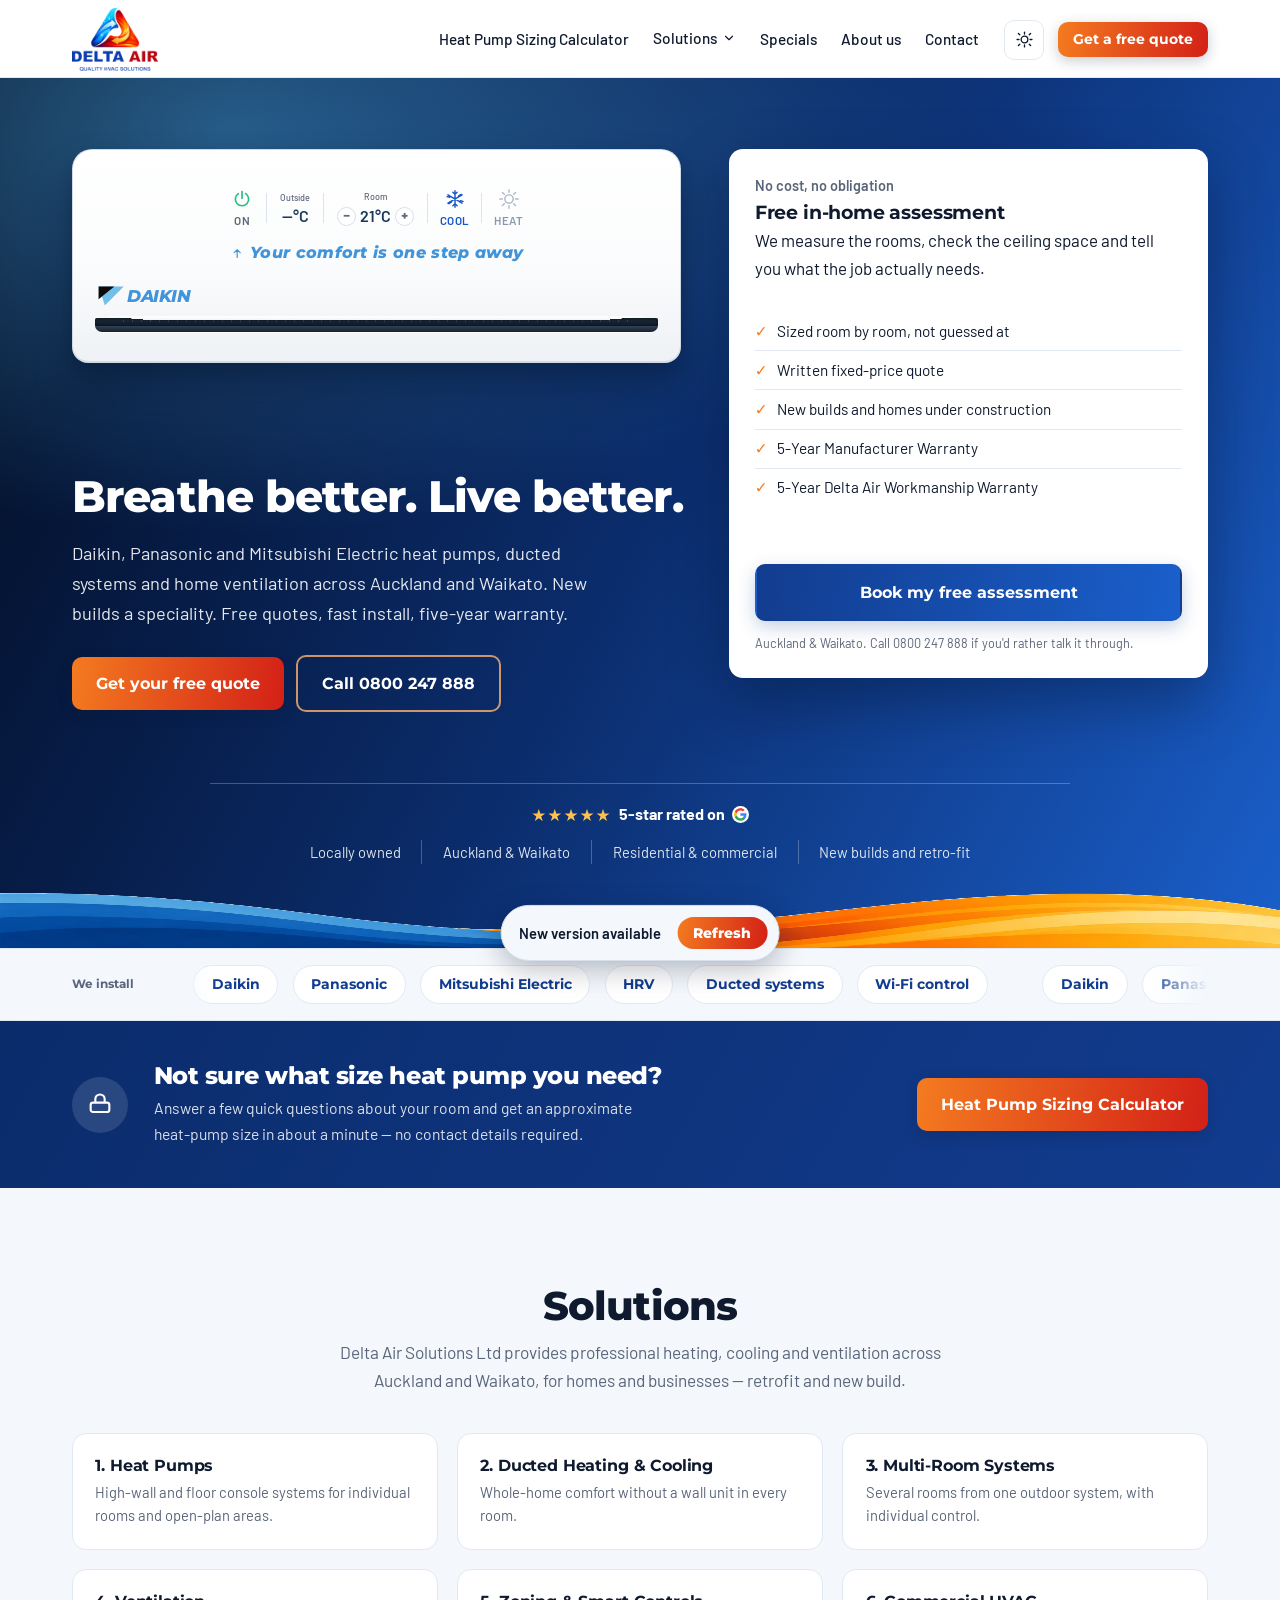
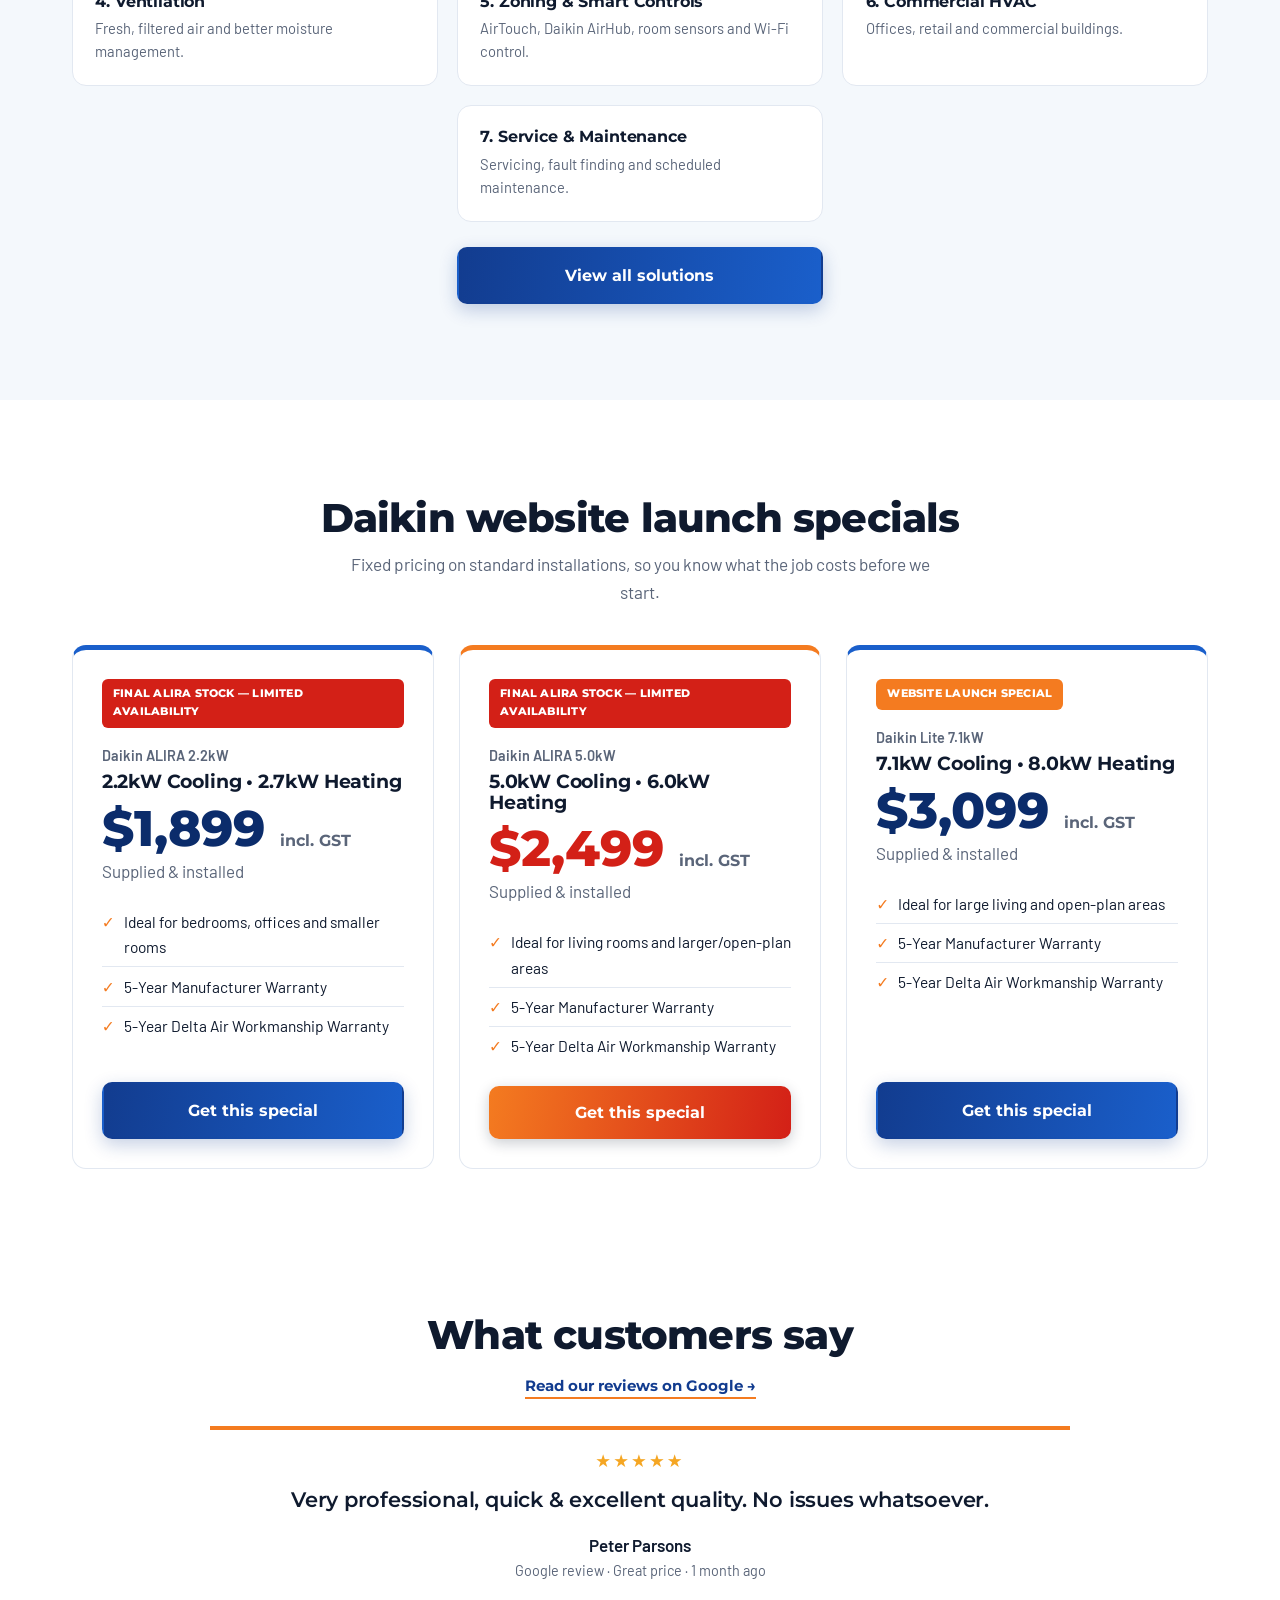
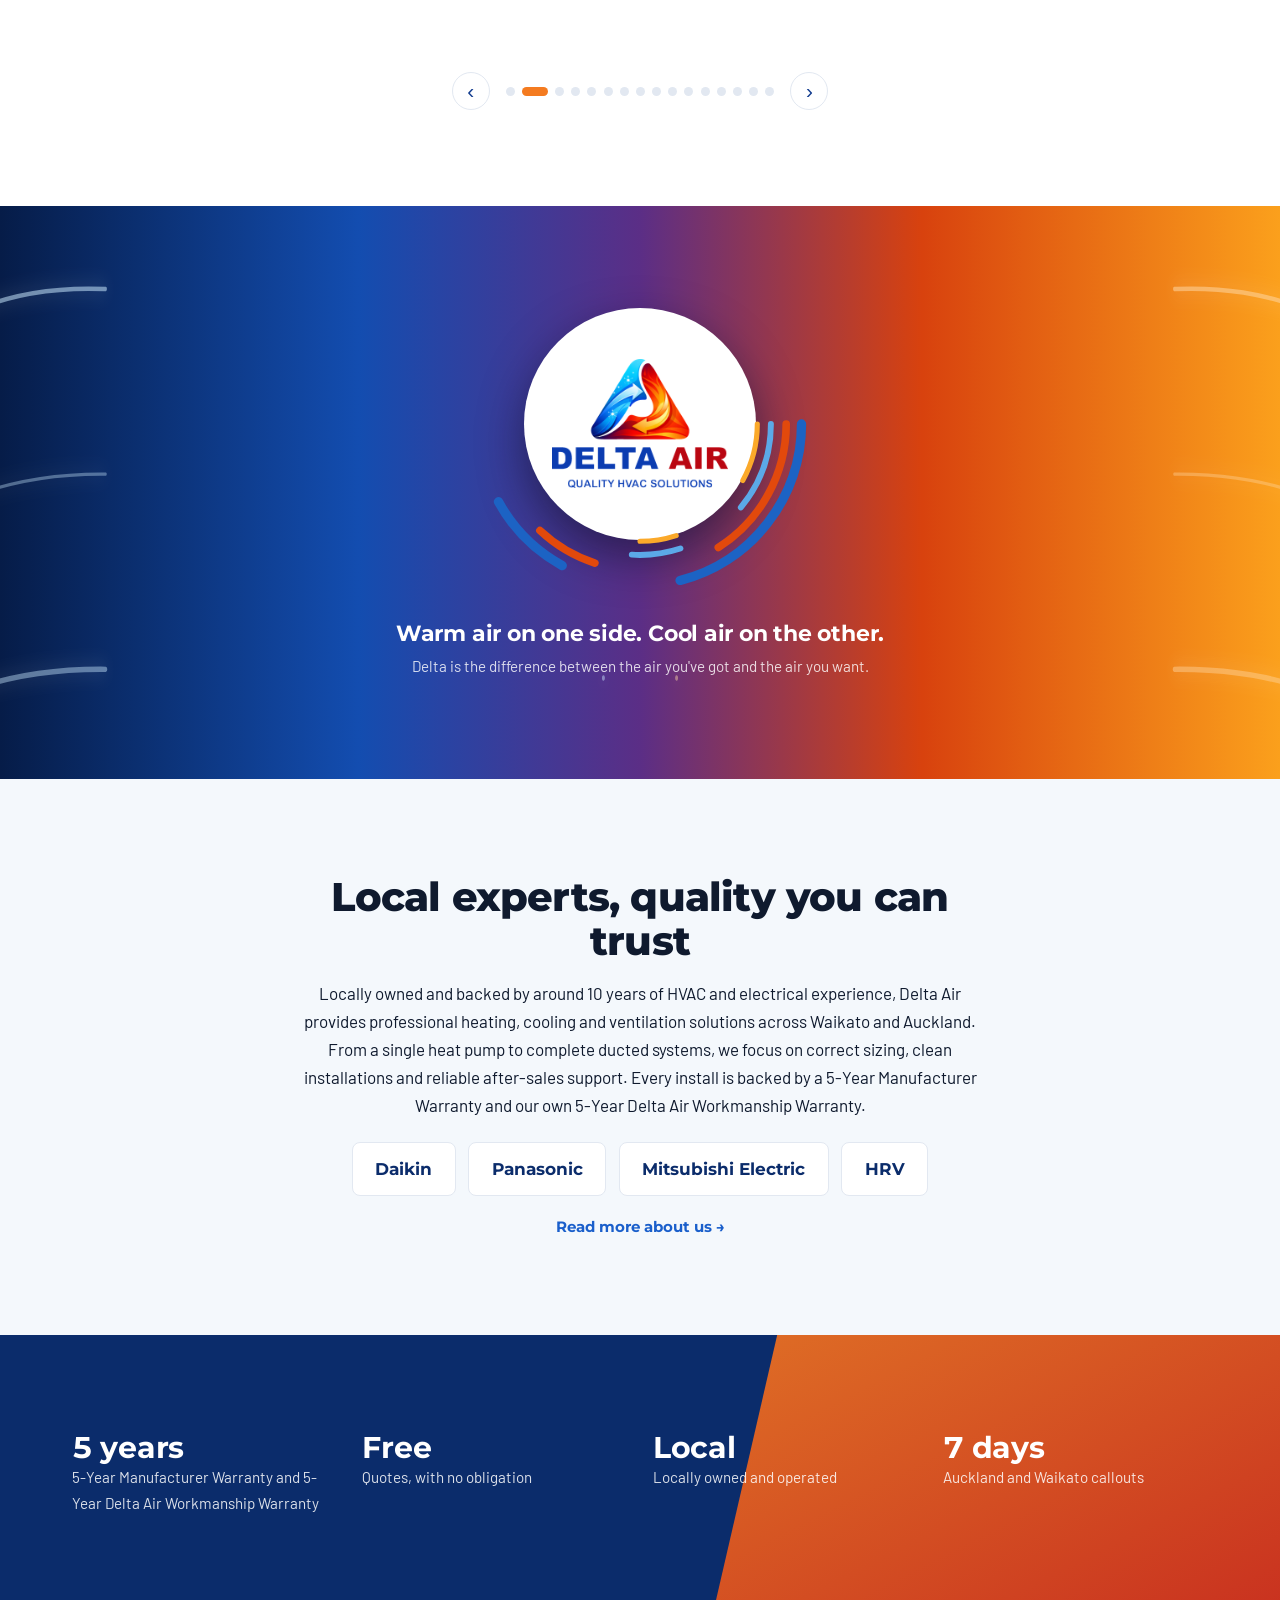
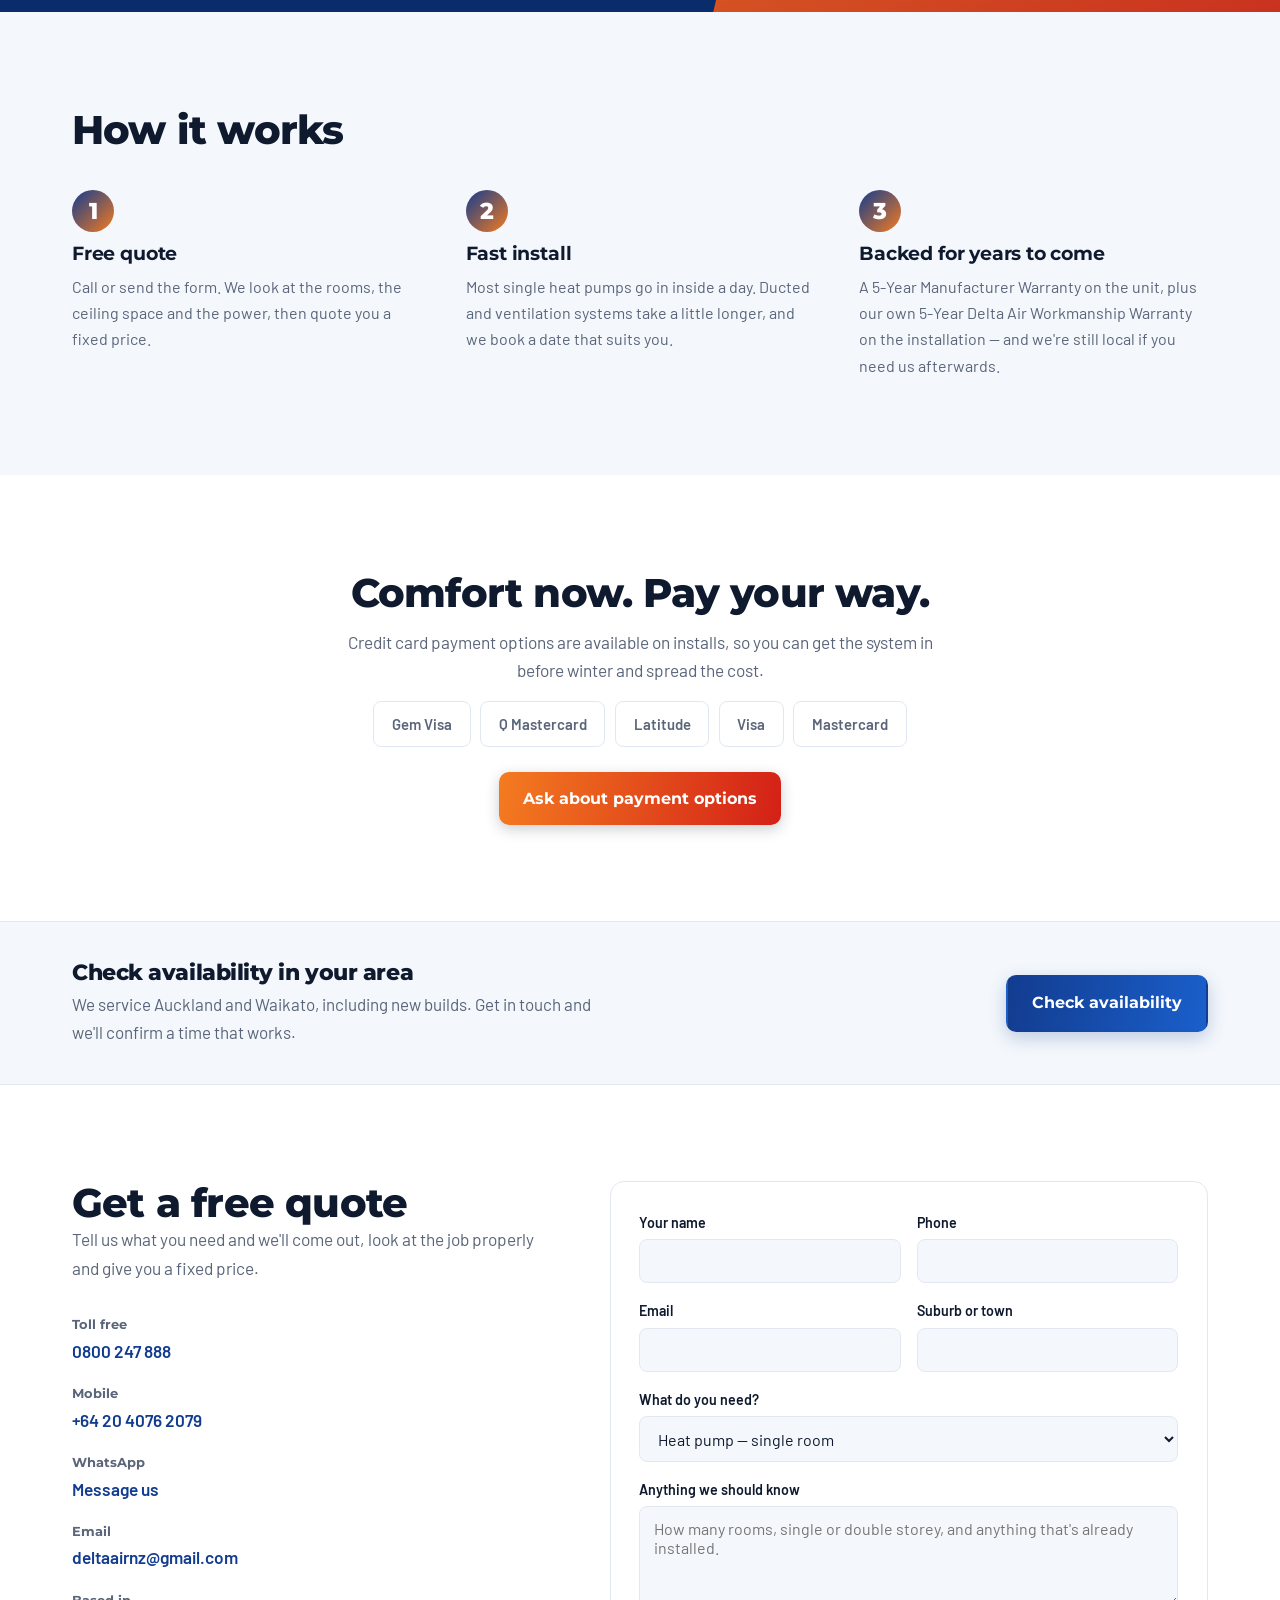
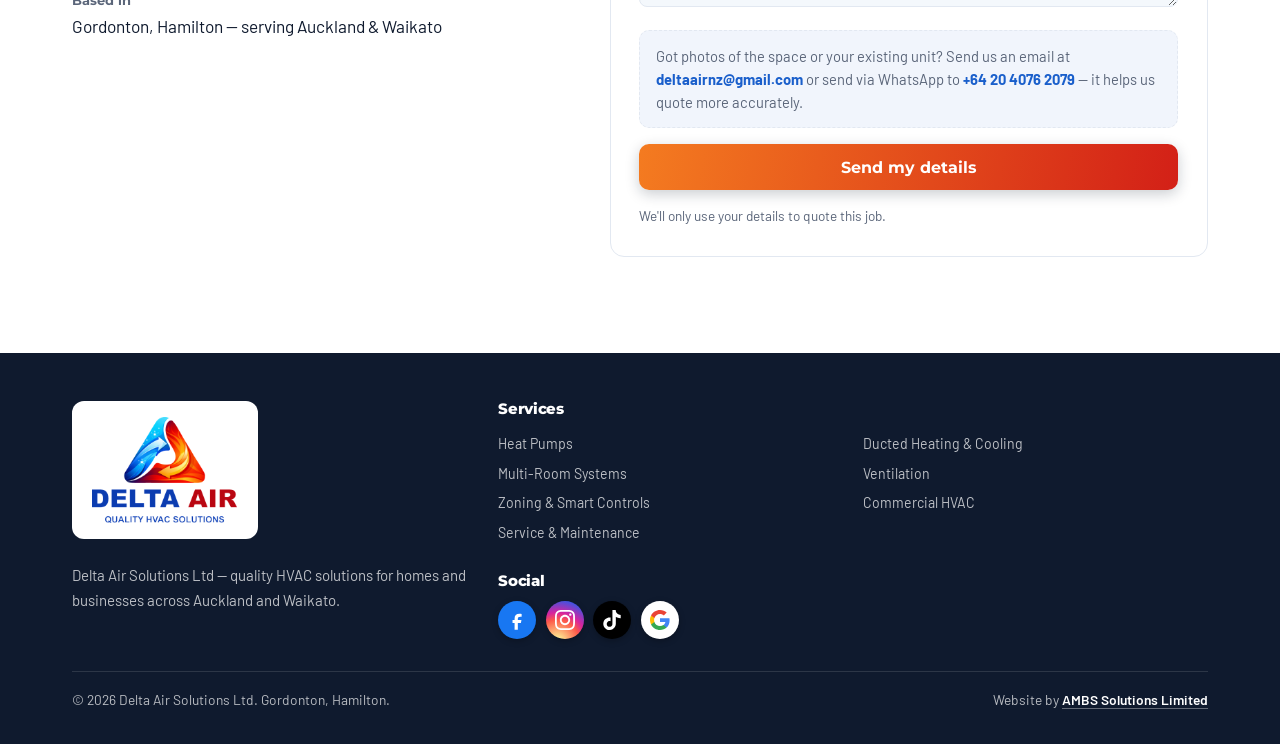
==== index.html @ 4f5c8e1b "Add files via upload" ====
<!DOCTYPE html>
<html lang="en-NZ">
<head>
<meta charset="utf-8">
<meta name="viewport" content="width=device-width, initial-scale=1">
<title>Heat Pumps &amp; Ventilation, Auckland &amp; Waikato | Delta Air Solutions</title>
<meta name="description" content="Daikin, Panasonic and Mitsubishi Electric heat pumps, ducted systems and home ventilation across Auckland and Waikato. Free quotes. Call 0800 247 888.">
<meta property="og:title" content="Delta Air Solutions — Quality HVAC Solutions">
<meta property="og:description" content="Heat pumps, ducted systems and home ventilation across Auckland and Waikato. Free quotes. 0800 247 888.">
<meta property="og:image" content="https://deltaair.co.nz/og-image.png">

<!--
=====================================================================
  DELTA AIR SOLUTIONS LTD — single-page site
  Everything below is taken from the Facebook page and flyers.

  STILL TO CONFIRM before going live (search for "TODO"):
   • Email address confirmed: deltaairnz@gmail.com
   • NZBN / company number for the footer
   • Opening hours
   • Confirm the brand list: Daikin, Panasonic, Mitsubishi Electric, HRV
   • The form needs an endpoint (Formspree or Vercel) — see comment at the form
=====================================================================
-->

<link rel="canonical" href="https://deltaair.co.nz/">
<meta name="robots" content="index, follow">
<meta name="color-scheme" content="light dark">
<meta name="theme-color" content="#FFFFFF" media="(prefers-color-scheme: light)">
<meta name="theme-color" content="#0B1220" media="(prefers-color-scheme: dark)">
<meta property="og:type" content="website">
<meta property="og:url" content="https://deltaair.co.nz/">
<meta property="og:site_name" content="Delta Air Solutions">
<meta property="og:locale" content="en_NZ">
<meta name="twitter:card" content="summary_large_image">
<meta name="twitter:title" content="Delta Air Solutions — Heat pumps, ventilation &amp; air conditioning">
<meta name="twitter:description" content="Daikin, Panasonic and Mitsubishi Electric heat pumps, ducted systems and home ventilation across Auckland and Waikato. Free quotes. 0800 247 888.">
<meta name="twitter:image" content="https://deltaair.co.nz/og-image.png">
<link rel="icon" href="favicon.ico" sizes="any">
<link rel="icon" href="favicon-32x32.png" type="image/png" sizes="32x32">
<link rel="icon" href="favicon-16x16.png" type="image/png" sizes="16x16">
<link rel="icon" href="icon-192.png" type="image/png" sizes="192x192">
<link rel="apple-touch-icon" href="apple-touch-icon.png">
<link rel="manifest" href="manifest.webmanifest">
<meta name="mobile-web-app-capable" content="yes">
<meta name="apple-mobile-web-app-capable" content="yes">
<meta name="apple-mobile-web-app-status-bar-style" content="black-translucent">
<meta name="apple-mobile-web-app-title" content="Delta Air">
<!-- Bump this alongside CACHE_VERSION in sw.js and the version in version.json
     on every deploy — it's what the page compares against to know a new
     version has shipped. Keep all three identical. -->
<meta name="app-version" content="delta-air-v99">

<!-- Tells Google the phone numbers, service areas and hours directly.
     UPDATE the address, hours and NZBN once confirmed, and change the
     domain if it isn't deltaair.co.nz. -->
<script type="application/ld+json">
{
  "@context": "https://schema.org",
  "@type": "HVACBusiness",
  "name": "Delta Air Solutions Ltd",
  "alternateName": "Delta Air",
  "description": "Heat pump, ducted heating and cooling, home ventilation and air conditioning installation and servicing across Auckland and Waikato.",
  "url": "https://deltaair.co.nz/",
  "logo": "https://deltaair.co.nz/og-image.png",
  "image": "https://deltaair.co.nz/og-image.png",
  "telephone": "+64800247888",
  "email": "deltaairnz@gmail.com",
  "priceRange": "$$",
  "address": {
    "@type": "PostalAddress",
    "addressLocality": "Gordonton",
    "addressRegion": "Waikato",
    "addressCountry": "NZ"
  },
  "areaServed": [
    {"@type":"City","name":"Hamilton"},{"@type":"City","name":"Cambridge"},
    {"@type":"City","name":"Te Awamutu"},{"@type":"City","name":"Morrinsville"},
    {"@type":"City","name":"Ngaruawahia"},{"@type":"City","name":"Huntly"},
    {"@type":"City","name":"Tauranga"},{"@type":"City","name":"Auckland"},
    {"@type":"City","name":"East Tamaki"},{"@type":"City","name":"Manukau"},
    {"@type":"City","name":"Papakura"},{"@type":"City","name":"Pukekohe"}
  ],
  "openingHoursSpecification": [{
    "@type": "OpeningHoursSpecification",
    "dayOfWeek": ["Monday","Tuesday","Wednesday","Thursday","Friday"],
    "opens": "07:30", "closes": "17:00"
  }],
  "sameAs": ["https://www.facebook.com/share/1Ewu4qPWee/", "https://maps.app.goo.gl/xtZ1iGaVWvUuCjAD9"],
  "makesOffer": [
    {"@type":"Offer","itemOffered":{"@type":"Service","name":"Heat pump supply and installation"}},
    {"@type":"Offer","itemOffered":{"@type":"Service","name":"Heat pumps for new builds and homes under construction"}},
    {"@type":"Offer","itemOffered":{"@type":"Service","name":"Ducted heating and cooling"}},
    {"@type":"Offer","itemOffered":{"@type":"Service","name":"Multi-room heat pump systems"}},
    {"@type":"Offer","itemOffered":{"@type":"Service","name":"Home ventilation and HRV"}},
    {"@type":"Offer","itemOffered":{"@type":"Service","name":"Heat pump service and maintenance"}},
    {"@type":"Offer","itemOffered":{"@type":"Service","name":"Commercial HVAC"}},
    {"@type":"Offer","itemOffered":{"@type":"Service","name":"Electrical services"}}
  ]
}
</script>

<link rel="preconnect" href="https://fonts.googleapis.com">
<link rel="preconnect" href="https://fonts.gstatic.com" crossorigin>
<link href="https://fonts.googleapis.com/css2?family=Montserrat:wght@600;700;800&family=Barlow:wght@400;500;600&display=swap" rel="stylesheet">

<style>
:root{
  /* Logo is embedded as base64 so the file works on its own with no extra
     network requests. Real copies of the same artwork also live in /icons
     (used for the favicon, home-screen icon, and social share image). */
  /* --logo now lives in shared.css */
  --mark:url("[data-uri]");
  --wave:url("[data-uri]");
  --wave-cool:url("[data-uri]");
  --wave-warm:url("[data-uri]");
  --blue-900:#0B2C6B;
  --blue-800:#123C8F;
  --blue-600:#1A5FCB;
  --blue-400:#4FB2EE;
  --red-600:#D32017;
  --orange-500:#F47B20;
  --orange-400:#FBA01C;

  --ink:#0F1A2E;
  --footer:#0F1A2E;
  --muted:#5A6579;
  --line:#E2E8F1;
  --surface:#FFFFFF;
  --surface-2:#F4F8FC;

  --wrap:1180px;
  --radius:12px;
}
*{box-sizing:border-box}
html{scroll-behavior:smooth;scroll-padding-top:136px}
body{margin:0;font-family:"Barlow",system-ui,sans-serif;font-size:17px;line-height:1.65;color:var(--ink);background:var(--surface);-webkit-font-smoothing:antialiased}
h1,h2,h3,h4{font-family:"Montserrat",system-ui,sans-serif;font-weight:800;line-height:1.1;letter-spacing:-.02em;margin:0}
h1{font-size:clamp(2.1rem,5.2vw,3.7rem)}
h2{font-size:clamp(1.6rem,3.2vw,2.5rem)}
h3{font-size:1.16rem;font-weight:700;letter-spacing:-.01em}
p{margin:0 0 1rem}
a{color:var(--blue-800)}
img{max-width:100%;height:auto;display:block}
.wrap{width:100%;max-width:var(--wrap);margin:0 auto;padding:0 22px}
.section{padding:clamp(54px,7.5vw,96px) 0}
.section--tint{background:var(--surface-2)}
.lede{font-size:1.08rem;color:var(--muted);max-width:62ch}
.head{max-width:60ch;margin-bottom:2.4rem}
.head h2{margin-bottom:.6rem}
:focus-visible{outline:3px solid var(--blue-600);outline-offset:3px;border-radius:4px}

.btn{display:inline-flex;align-items:center;justify-content:center;gap:.5rem;font-family:"Montserrat",sans-serif;font-weight:700;font-size:.97rem;padding:.85rem 1.5rem;border-radius:10px;border:2px solid transparent;text-decoration:none;cursor:pointer;transition:transform .12s ease,box-shadow .12s ease,background .2s}
.btn--hot{background:linear-gradient(100deg,#F47B20,#D32017);color:#fff;box-shadow:0 6px 18px rgba(211,32,23,.26)}
.btn--hot:hover{transform:translateY(-2px)}
.btn--cool{background:linear-gradient(100deg,var(--blue-800),var(--blue-600));color:#fff;box-shadow:0 6px 18px rgba(18,60,143,.24)}
.btn--cool:hover{transform:translateY(-2px)}
.btn--ghost{background:transparent;border-color:var(--line);color:var(--ink)}
.btn--ghost:hover{border-color:var(--blue-600);color:var(--blue-800)}

/* Header */
.giveaway-carousel{color:#fff;transition:background .5s ease;position:sticky;top:72px;z-index:49}
/* The offset must match the header's real height, or the header overlaps
   the bar once stuck and it looks like the bar is shrinking. Measured at
   72px on desktop and 70px from 980px down. */
@media(max-width:1023px){.giveaway-carousel{top:70px}}
.giveaway-carousel[data-scheme="orange"]{background:linear-gradient(100deg,var(--red-600),var(--orange-500))}
.giveaway-carousel[data-scheme="blue"]{background:linear-gradient(100deg,var(--blue-900),var(--blue-600))}
.giveaway-carousel__inner{display:flex;align-items:center;justify-content:center;gap:1.4rem;flex-wrap:nowrap;padding:.5rem 22px;text-align:center;min-height:0}
.giveaway-carousel__viewport{flex:1 1 auto;min-width:0;overflow:hidden}
/* Continuous right-to-left marquee: one long strip of all the messages,
   rendered twice so the animation can loop without a visible seam. */
.giveaway-carousel__marquee{display:flex;width:max-content;will-change:transform;animation:giveawayMarquee 38s linear infinite}
.giveaway-carousel:hover .giveaway-carousel__marquee{animation-play-state:paused}
.giveaway-carousel__strip{
  display:inline-flex;align-items:center;flex:0 0 auto;white-space:nowrap;
  font-family:"Montserrat",sans-serif;font-weight:600;font-size:.98rem;line-height:1;
}
/* 800 against 600 reads as a size jump in Montserrat, so the emphasis is
   kept to a single step and the strip stays visually even. */
.giveaway-carousel__strip{font-weight:700}
.giveaway-carousel__strip b{font-weight:700}
.giveaway-carousel__sep{display:inline-block;width:4.5rem}
@keyframes giveawayMarquee{from{transform:translateX(0)}to{transform:translateX(-50%)}}
@media(prefers-reduced-motion:reduce){.giveaway-carousel__marquee{animation:none}}
.giveaway-carousel__cta{font-family:"Montserrat",sans-serif;font-weight:800;font-size:.9rem;color:var(--red-600);background:#fff;text-decoration:none;white-space:nowrap;flex:0 0 auto;padding:.42rem 1.05rem;border-radius:999px;box-shadow:0 3px 10px rgba(0,0,0,.22);transition:transform .15s ease,box-shadow .15s ease;animation:ctaFlash 1.6s ease-in-out infinite}
@keyframes ctaFlash{0%,100%{opacity:1}50%{opacity:.55}}
@media(prefers-reduced-motion:reduce){.giveaway-carousel__cta{animation:none}}
.giveaway-carousel__cta:hover{transform:translateY(-1px);box-shadow:0 5px 14px rgba(0,0,0,.28)}
/* When the bar turns blue (hero in heating mode) the white pill blends in,
   so the button flips to orange for contrast. */
.giveaway-carousel[data-scheme="blue"] .giveaway-carousel__cta{background:linear-gradient(100deg,#F47B20,#D32017);color:#fff}
.giveaway-carousel.is-hidden{display:none}
@media(max-width:640px){
  .giveaway-carousel__inner{padding:.42rem 10px;gap:.6rem}
  .giveaway-carousel__strip{font-size:.8rem}
  .giveaway-carousel__cta{font-size:.8rem;padding:.38rem .75rem}
}
@media(max-width:360px){
  .giveaway-carousel__strip{font-size:.72rem}
  .giveaway-carousel__cta{font-size:.72rem;padding:.34rem .65rem}
}
@media(max-width:330px){
  .giveaway-carousel__inner{gap:.4rem}
  .giveaway-carousel__strip{font-size:.66rem}
  .giveaway-carousel__cta{font-size:.66rem;padding:.3rem .55rem}
}

.header{position:sticky;top:0;z-index:50;background:rgba(255,255,255,.95);backdrop-filter:blur(10px);border-bottom:1px solid var(--line)}

/* a little breathing room under the logo on laptop/desktop */
.header__bar{display:flex;align-items:center;gap:1.4rem;padding:.5rem 22px .4rem;max-width:var(--wrap);margin:0 auto}

/* Daikin heat pump giveaway — promo bar */
.giveaway-fab{
  position:fixed;right:1.1rem;bottom:1.1rem;z-index:80;
  display:flex;align-items:center;gap:.6rem;
  background:linear-gradient(100deg,var(--red-600),var(--orange-500));color:#fff;
  font-family:"Montserrat",sans-serif;
  padding:.7rem 1.1rem;border-radius:999px;text-decoration:none;
  box-shadow:0 10px 26px rgba(211,32,23,.4);
  animation:fabPulse 2.6s ease-in-out infinite, fabShake 6s ease-in-out infinite;
  transition:transform .15s ease,box-shadow .15s ease;
}
.giveaway-fab:hover{transform:translateY(-3px) !important;box-shadow:0 14px 30px rgba(211,32,23,.48)}
.giveaway-fab__icon{font-size:1.4rem;line-height:1;display:inline-block;animation:fabIconWiggle 1.8s ease-in-out infinite}
.giveaway-fab__body{display:flex;flex-direction:column;gap:.05rem;line-height:1.15}
.giveaway-fab__text{font-weight:800;font-size:.86rem;white-space:nowrap}
.giveaway-fab__countdown{font-weight:700;font-size:.72rem;color:#FFE7B8;white-space:nowrap}
@keyframes fabPulse{0%,100%{box-shadow:0 10px 26px rgba(211,32,23,.4)}50%{box-shadow:0 10px 26px rgba(211,32,23,.4),0 0 0 9px rgba(211,32,23,.16)}}
@keyframes fabShake{0%,88%,100%{transform:rotate(0)}90%{transform:rotate(-4deg)}92%{transform:rotate(4deg)}94%{transform:rotate(-3deg)}96%{transform:rotate(3deg)}98%{transform:rotate(0)}}
@keyframes fabIconWiggle{0%,100%{transform:rotate(0) scale(1)}50%{transform:rotate(-8deg) scale(1.08)}}
@media(prefers-reduced-motion:reduce){.giveaway-fab,.giveaway-fab__icon{animation:none}}
@media(max-width:480px){
  .giveaway-fab{right:.8rem;bottom:.8rem;padding:.6rem .95rem}
  .giveaway-fab__icon{font-size:1.2rem}
  .giveaway-fab__text{font-size:.78rem}
  .giveaway-fab__countdown{font-size:.66rem}
}
.brand{display:flex;align-items:center;text-decoration:none;flex:0 0 auto}
.brand__logo{display:block;width:135px;height:63px;background:var(--logo) left center/contain no-repeat}
.nav{display:flex;gap:1.5rem;margin-left:auto}
.nav a{font-weight:500;font-size:.96rem;color:var(--ink);text-decoration:none;padding:.3rem 0;border-bottom:2px solid transparent}
.nav a:hover{border-bottom-color:var(--orange-500)}
.nav__drop{position:relative;pointer-events:none}
.nav__panel-back{display:none}
.nav__drop > *{pointer-events:auto}
.nav__drop-btn{display:inline-flex;align-items:center;gap:.3rem;font-family:inherit;font-weight:500;font-size:.96rem;line-height:1.65;color:var(--ink);background:none;border:none;border-bottom:2px solid transparent;padding:.3rem 0;cursor:pointer}
.nav__drop-btn:hover{border-bottom-color:var(--orange-500)}
.nav__chev{width:14px;height:14px;transition:transform .2s ease;flex:0 0 auto}
.nav__drop.is-open .nav__chev{transform:rotate(180deg)}
.nav__panel{
  position:absolute;top:calc(100% + 14px);left:50%;transform:translateX(-50%) translateY(-6px);
  background:var(--surface);border:1px solid var(--line);border-radius:12px;
  box-shadow:0 16px 34px rgba(3,12,36,.16);padding:.5rem;min-width:230px;
  display:flex;flex-direction:column;gap:.1rem;
  opacity:0;pointer-events:none;transition:opacity .18s ease,transform .18s ease;z-index:60;
}
.nav__drop.is-open .nav__panel{opacity:1;pointer-events:auto;transform:translateX(-50%) translateY(0)}
.nav__panel a{padding:.55rem .7rem;border-radius:8px;font-size:.92rem;color:var(--ink);text-decoration:none;border-bottom:none!important;font-weight:500}
.nav__panel a:hover{background:var(--surface-2);color:var(--blue-600)}
.header__cta{display:flex;align-items:center;gap:.85rem}
.header__cta .btn{padding:.4rem .95rem;font-size:.85rem}
.header__call{display:grid;place-items:center;width:34px;height:34px;border-radius:50%;border:2px solid var(--line);color:var(--blue-800);text-decoration:none;transition:background .18s,border-color .18s,color .18s;flex:0 0 auto;animation:callFlash 2s ease-in-out infinite}
@keyframes callFlash{
  0%,100%{box-shadow:0 0 0 0 rgba(26,95,203,.45);border-color:var(--line)}
  50%{box-shadow:0 0 0 7px rgba(26,95,203,0);border-color:var(--blue-600)}
}
@media(prefers-reduced-motion:reduce){.header__call{animation:none}}
.header__call:hover{background:var(--blue-800);border-color:var(--blue-800);color:#fff;animation:none}
.header__call svg{width:16px;height:16px;fill:currentColor}
.burger{display:none;background:none;border:1px solid var(--line);border-radius:8px;padding:.45rem .7rem;font-size:1.1rem;cursor:pointer}
@media(max-width:980px){
  /* On mobile the Solutions item opens a slide-in submenu rather than an
     accordion, so point the chevron right (">") instead of down. */
  .nav__chev{transform:rotate(-90deg)}
  .nav__drop.is-open .nav__chev{transform:rotate(-90deg)}
  .nav{
    display:flex;order:3;width:100%;flex-direction:column;align-items:center;gap:0;
    max-height:0;opacity:0;overflow:hidden;
    transition:max-height .8s cubic-bezier(.4,0,.2,1),opacity .6s ease,padding-bottom .8s ease;
    padding-bottom:0;
  }
  /* Overlay the open menu rather than letting it expand the sticky header.
     Expanding in-flow grew the header ~250px, which pushed page content down
     and shifted the visitor's scroll position whenever they opened the menu
     part-way down the page. */
  .nav.is-open{
    max-height:calc(100vh - 100%);opacity:1;padding-bottom:.5rem;
    position:absolute;left:0;right:0;top:100%;
    background:rgba(255,255,255,.98);backdrop-filter:blur(10px);
    border-bottom:1px solid var(--line);
    box-shadow:0 18px 32px rgba(3,14,40,.16);
    overflow-y:auto;z-index:55;
  }
  .nav > a, .nav > .nav__drop{
    width:100%;text-align:center;padding:.7rem 0;border-bottom:1px solid var(--line);
    opacity:0;transform:translateY(-16px);
  }
  .nav.is-open > a, .nav.is-open > .nav__drop{animation:navDrop .6s cubic-bezier(.2,.8,.2,1) forwards}
  .nav.is-open > *:nth-child(1){animation-delay:.15s}
  .nav.is-open > *:nth-child(2){animation-delay:.28s}
  .nav.is-open > *:nth-child(3){animation-delay:.41s}
  .nav.is-open > *:nth-child(4){animation-delay:.54s}
  .nav.is-open > *:nth-child(5){animation-delay:.67s}
  .nav.is-open > *:nth-child(6){animation-delay:.80s}
  .nav__drop-btn{width:100%;justify-content:center;padding:.7rem 0}
  .nav > .nav__drop{border-bottom:none;padding:0;position:static}
  .nav__drop .nav__drop-btn{border-bottom:1px solid var(--line)}
  .nav__panel{
    position:static;transform:none!important;box-shadow:none;border:none;border-radius:0;
    background:var(--surface-2);min-width:0;padding:0;
    max-height:0;opacity:1;overflow:hidden;transition:max-height .4s ease;
  }
  .nav__drop.is-open .nav__panel{max-height:400px}
  .nav__panel a{text-align:center;border-radius:0;padding:.65rem 0;border-bottom:1px solid var(--line)!important}
  .nav__panel-back{display:none;width:100%;align-items:center;justify-content:center;gap:.4rem;background:none;border:none;border-bottom:1px solid var(--line);padding:.75rem 0;font-family:inherit;font-weight:700;font-size:.92rem;color:var(--blue-600);cursor:pointer}
  .nav__panel-back svg{width:16px;height:16px}
  /* Mobile drill-down: tapping "Solutions" replaces the main menu with the
     full Solutions submenu (plus the Back button above), rather than an
     inline accordion — tap Back to return to the main menu. */
  .nav.submenu-active > a, .nav.submenu-active > .nav__drop > .nav__drop-btn{display:none!important}
  .nav.submenu-active .nav__panel{
    display:flex!important;flex-direction:column;max-height:none!important;overflow:visible!important;
    position:static!important;width:100%;opacity:1!important;pointer-events:auto!important;
  }
  .nav.submenu-active .nav__panel a{display:block;width:100%}
  .nav.submenu-active .nav__panel-back{display:flex}
  @keyframes navDrop{
    from{opacity:0;transform:translateY(-16px)}
    to{opacity:1;transform:translateY(0)}
  }
  .header__bar{flex-wrap:wrap;gap:.7rem}
  .header__cta{margin-left:auto}
  .header__cta .btn{display:none}
  .burger{display:block;margin-left:.2rem}
  .brand__logo{width:106px;height:50px}
}

/* Hero */
.hero{position:relative;overflow:hidden;background:var(--blue-900);color:#fff;isolation:isolate}
.hero__grad{position:absolute;inset:0;z-index:-2;transition:opacity .7s ease}
.hero__grad--cool{background:radial-gradient(95% 75% at 18% 6%,rgba(79,178,238,.45),transparent 62%),linear-gradient(118deg,#020B1E 0%,#0B2C6B 50%,#1A5FCB 100%)}
.hero__grad--warm{background:radial-gradient(95% 75% at 82% 14%,rgba(251,160,28,.5),transparent 58%),linear-gradient(118deg,#1A0700 0%,#7A2506 45%,#D3390F 75%,#F47B20 100%);opacity:0}
.hero[data-mode="cooling"] .hero__grad--cool{opacity:1}
.hero[data-mode="cooling"] .hero__grad--warm{opacity:0}
.hero[data-mode="heating"] .hero__grad--cool{opacity:0}
.hero[data-mode="heating"] .hero__grad--warm{opacity:1}
/* the mode switch IS the heat pump — a running wall unit */
/* .hpunit base box model, DAIKIN/INVERTER branding, vent and flap are
   all defined once, together, further down (search "Realistic
   Daikin-style hero indoor unit") rather than here. */
.hpunit__hint{
  display:flex;align-items:center;justify-content:center;gap:.4rem;
  min-height:0;margin:.6rem 0 0;max-width:100%;
  background:transparent;color:#4194DA;
  font-family:"Montserrat",sans-serif;font-weight:800;font-size:.9rem;font-style:italic;
  letter-spacing:.02em;
  text-shadow:none;
  white-space:normal;
  opacity:0;
  animation:hintIn .6s ease 3s forwards, hintFlash 1.4s ease-in-out 3.6s infinite;
}
@keyframes hintFlash{0%,100%{opacity:1}50%{opacity:.5}}
@media(prefers-reduced-motion:reduce){.hpunit__hint{animation:hintIn .6s ease 3s forwards}}
.hpunit__hint svg{filter:none;width:15px;height:15px;color:#4194DA;flex:0 0 auto}
@keyframes hintIn{to{opacity:1}}
@keyframes hintPulse{0%,100%{transform:translateY(0)}50%{transform:translateY(-4px)}}
@media(max-width:640px){.hpunit__hint{font-size:.72rem;text-align:center}}
.hero.unit-off .hpunit__hint{transition-duration:.55s;transition-delay:0s}
.toggle{display:inline-flex;align-items:center;gap:.3rem;background:linear-gradient(#fff,#EEF3F8);border-radius:9px 9px 5px 5px;padding:14px;box-shadow:0 14px 30px rgba(3,12,36,.4),inset 0 1px 0 #fff}
.hpunit.is-fitted{display:flex}
.hpunit.is-fitted .toggle{width:100%;justify-content:space-between}
.toggle__div{display:block;width:1px;height:30px;background:#DBE3EC;flex:0 0 auto;transition:opacity .3s}
.hpunit.is-off .toggle__div{opacity:.5}
.toggle__power{display:flex;flex-direction:column;align-items:center;justify-content:center;gap:4px;min-width:54px;height:48px;background:none;border:none;border-radius:0;padding:4px 10px;cursor:pointer;flex:0 0 auto;transition:opacity .2s,transform .14s ease}
.toggle__power:hover{opacity:.72;transform:translateY(-1px)}
.toggle__power:active{transform:translateY(0) scale(.97)}
.toggle__power[aria-pressed="true"]{background:rgba(37,192,129,.1);border-color:rgba(37,192,129,.35)}
.toggle__power svg{width:24px;height:24px;color:#25C081;transition:color .3s}
.hpunit.is-off .toggle__power svg{color:#B7C1CF}
.toggle__power em{font-style:normal;font-family:"Barlow";font-weight:600;font-size:.72rem;letter-spacing:.04em;white-space:nowrap;color:#5A6579;transition:color .3s}
.hpunit.is-off .toggle__power{background:none;border:none}
.hpunit.is-off .toggle__power em{color:#B7C1CF}
.hpunit.is-off .hpunit__air{display:none}
.vh{position:absolute;width:1px;height:1px;padding:0;margin:-1px;overflow:hidden;clip:rect(0 0 0 0);white-space:nowrap;border:0}
.toggle__stat{display:flex;flex-direction:column;align-items:center;justify-content:center;gap:2px;padding:4px 12px;flex:0 0 auto;min-width:96px;height:48px;background:none;border:none;border-radius:0;box-shadow:none;transition:opacity .3s ease,filter .3s ease}
.toggle__stat--room{padding:4px 6px}
.toggle__temp-ctrl{display:flex;align-items:center;gap:.3rem}
.toggle__step{
  width:22px;height:22px;flex:0 0 auto;display:inline-flex;align-items:center;justify-content:center;
  border-radius:50%;border:1px solid #D8E0EA;background:#fff;color:#5C6B80;
  font-family:"Montserrat",sans-serif;font-weight:800;font-size:.9rem;line-height:1;
  padding:0;cursor:pointer;transition:background .15s,border-color .15s,color .15s,transform .1s;
}
.toggle__step:hover{border-color:var(--blue-600);color:var(--blue-600)}
.toggle__step:active{transform:scale(.9)}
.toggle__step:disabled{opacity:.35;cursor:not-allowed}
.hpunit.is-off .toggle__step{opacity:.35;pointer-events:none}
.toggle__stat i{font-style:normal;font-family:"Barlow";font-weight:500;font-size:.72rem;letter-spacing:.01em;color:#5A6579;white-space:nowrap}
.toggle__stat b{font-family:"Barlow";font-weight:600;font-size:1.25rem;color:#1B3A5C;line-height:1;white-space:nowrap;text-shadow:none}
.hpunit.is-off .toggle__stat{opacity:.4;filter:none}
.hpunit.is-off .toggle__stat i,.hpunit.is-off .toggle__stat b{color:#94A3B4;text-shadow:none}
.toggle__mode{display:flex;flex-direction:column;align-items:center;justify-content:center;gap:4px;min-width:58px;height:48px;background:none;border:none;border-radius:0;padding:4px 10px;cursor:pointer;flex:0 0 auto;transition:opacity .2s,transform .14s ease}
.toggle__mode:hover{opacity:.72;transform:translateY(-1px)}
.toggle__mode:active{transform:translateY(0) scale(.97)}
.toggle__mode svg{width:24px;height:24px;fill:none;stroke:currentColor;color:#AEB8C6;transition:color .3s}
.toggle__mode em{font-style:normal;font-family:"Barlow";font-weight:600;font-size:.72rem;letter-spacing:.04em;white-space:nowrap;color:#8A97A8;transition:color .3s}
.toggle__mode[aria-pressed="true"]{background:rgba(26,95,203,.1);border-color:rgba(26,95,203,.35)}
.toggle__mode[aria-pressed="true"] svg,.toggle__mode[aria-pressed="true"] em{color:#1657C4}
.toggle__mode[data-mode="heating"][aria-pressed="true"]{background:rgba(211,32,23,.1);border-color:rgba(211,32,23,.35)}
.toggle__mode[data-mode="heating"][aria-pressed="true"] svg,.toggle__mode[data-mode="heating"][aria-pressed="true"] em{color:#D32017}
.hpunit.is-off .toggle__mode{background:none;border:none}
.hpunit.is-off .toggle__mode[aria-pressed="true"]{opacity:.55}
/* Mute the active mode's colour too, so nothing looks "lit" while off */
.hpunit.is-off .toggle__mode svg,.hpunit.is-off .toggle__mode em{opacity:.45;color:#AEB8C6!important}
.hpunit.is-off .toggle__mode:hover{opacity:1;transform:none}

@keyframes flap{0%{transform:translateY(0);box-shadow:0 0 0 rgba(3,12,36,0)}80%{transform:translateY(2.8px)}100%{transform:translateY(2px);box-shadow:0 1px 3px rgba(3,12,36,.25)}}

.hero__jet{position:absolute;inset:0;z-index:-1;width:100%;height:100%}
.jet{animation:jetdrift 7s ease-in-out infinite;transform-origin:20% 40%}
.jet:nth-of-type(2){animation-duration:8.5s;animation-delay:-2.5s}
.jet:nth-of-type(3){animation-duration:10s;animation-delay:-5s}
@keyframes jetdrift{0%,100%{transform:translateY(0) scaleY(1)}50%{transform:translateY(8px) scaleY(1.05)}}

/* the real brand artwork: air out of the vent, wave along the bottom */
.hero__wave{position:absolute;left:-2%;bottom:-1px;z-index:-1;width:104%;height:clamp(120px,17vw,210px);background:var(--wave-cool) bottom center/100% 100% no-repeat;transition:opacity .5s;animation:swell 18s ease-in-out infinite}
.hero[data-mode="cooling"] .hero__wave{background-image:var(--wave-cool)}
.hero[data-mode="heating"] .hero__wave{background-image:var(--wave-warm)}
.hpunit__air{position:absolute;left:50%;top:calc(100% - 10px);z-index:-1;width:520px;height:220px;margin-left:-260px;overflow:visible;pointer-events:none;color:#8FD0FF;--travel:120px}
.hero[data-mode="heating"] .hpunit__air{color:#FFAE5C}
.hpunit__air path{fill:none;stroke:currentColor;stroke-linecap:round;stroke-width:3;
  stroke-dasharray:120 90;transform-origin:50% 0;opacity:0;filter:drop-shadow(0 0 7px currentColor)}
.hpunit.run .hpunit__air path{animation:wavefloat 6s linear infinite 3.6s, wavedrift 2.6s linear infinite 3.6s}
.hpunit.run .hpunit__air path:nth-child(2){animation-delay:4.6s,4.6s}
.hpunit.run .hpunit__air path:nth-child(3){animation-delay:5.6s,5.6s}
.hpunit.run .hpunit__air path:nth-child(4){animation-delay:6.6s,6.6s}
.hpunit.run .hpunit__air path:nth-child(5){animation-delay:7.6s,7.6s}
.hpunit.run .hpunit__air path:nth-child(6){animation-delay:8.6s,8.6s}
@keyframes wavefloat{
  0%{transform:translateY(0) scaleX(.3) scaleY(.5);opacity:0;stroke-width:4.5}
  14%{opacity:.95}
  60%{opacity:.5}
  100%{transform:translateY(var(--travel)) scaleX(1.12) scaleY(1.6);opacity:0;stroke-width:1.5}
}
@keyframes wavedrift{to{stroke-dashoffset:-210}}
@keyframes swell{0%,100%{transform:translateY(0)}50%{transform:translateY(-8px)}}

@keyframes drift{from{stroke-dashoffset:1000}to{stroke-dashoffset:0}}
.hero__inner{display:grid;grid-template-columns:1.12fr .88fr;gap:3rem;align-items:center;padding:clamp(38px,5.5vw,72px) 0 clamp(120px,13vw,190px)}
.hero h1{max-width:17ch}
.hero__sub{font-size:1.14rem;max-width:52ch;color:rgba(255,255,255,.9);margin:1.1rem 0 1.7rem;min-height:5rem}
.hero__actions{display:flex;flex-wrap:wrap;gap:.75rem;align-items:center}
.hero .btn--ghost{border-color:rgba(255,255,255,.5);color:#fff}
.hero .btn--ghost:hover{border-color:#fff;background:rgba(255,255,255,.1)}
.hero .btn--hot{transition:background .4s ease,transform .12s ease,box-shadow .12s ease}
/* Hero CTAs always contrast against whichever background is showing —
   orange buttons on the blue (cooling) background, blue buttons on the
   orange (heating) background — instead of blending into it. */
.hero[data-mode="heating"] .hero__actions .btn--hot{background:linear-gradient(100deg,var(--blue-800),var(--blue-600));box-shadow:0 6px 18px rgba(18,60,143,.35)}
.hero[data-mode="heating"] .hero__actions .btn--ghost{border-color:rgba(111,200,255,.75)}
.hero[data-mode="heating"] .hero__actions .btn--ghost:hover{border-color:#fff;background:rgba(111,200,255,.15)}
.hero[data-mode="cooling"] .hero__actions .btn--hot{background:linear-gradient(100deg,#F47B20,#D32017);box-shadow:0 6px 18px rgba(211,32,23,.35)}
.hero[data-mode="cooling"] .hero__actions .btn--ghost{border-color:rgba(255,178,110,.8)}
.hero[data-mode="cooling"] .hero__actions .btn--ghost:hover{border-color:#fff;background:rgba(255,178,110,.15)}
.hero__marks{margin-top:2.2rem;border-top:1px solid rgba(255,255,255,.25);padding-top:1rem;text-align:center}
.hero__marks-row{display:flex;flex-wrap:wrap;row-gap:.35rem;justify-content:center}
.hero__stars{display:inline-flex;align-items:center;gap:.45rem;font-size:1rem;font-weight:700;color:#fff;text-decoration:none;margin-bottom:.7rem}
.hero__google-g{width:1.05em;height:1.05em;flex:0 0 auto;vertical-align:-.15em;border-radius:50%;background:#fff;padding:2px}
.hero__stars em{font-style:normal;color:#FFC14D;letter-spacing:.06em;font-size:1.05rem}
.hero__stars:hover{color:#FFC14D}
.hero__marks span{font-size:.92rem;color:rgba(255,255,255,.87);padding-right:1.3rem;margin-right:1.3rem;border-right:1px solid rgba(255,255,255,.25)}
.hero__marks span:last-child{border-right:0;margin-right:0;padding-right:0}
.hero__card{background:#fff;color:var(--ink);border-radius:14px;padding:1.6rem;box-shadow:0 24px 60px rgba(3,14,40,.38)}
.hero__card h3{margin-bottom:.15rem}
.hero__card .price{font-family:"Montserrat";font-weight:800;font-size:2.9rem;line-height:1;color:var(--blue-900);margin:.5rem 0 .1rem}
.hero__card .price small{font-size:.95rem;font-weight:700;color:var(--muted);letter-spacing:0}
.hero__card ul{list-style:none;margin:.9rem 0 1.2rem;padding:0}
.hero__card li{display:flex;gap:.55rem;padding:.4rem 0;font-size:.96rem;border-bottom:1px solid var(--line)}
.hero__card li:last-child{border-bottom:0}
.tick{color:var(--orange-500);font-weight:700}
.fine{font-size:.79rem;color:var(--muted);line-height:1.45;margin:.8rem 0 0}
@media(max-width:900px){.hero__inner{grid-template-columns:1fr;gap:2rem}.hero__sub{min-height:0}}
@media(max-width:700px){
  .hpunit__air{display:block;width:380px;height:150px;top:calc(100% - 8px);--travel:82px;--depth:165px}
  .hpunit__air{width:340px;margin-left:-170px;height:150px;--travel:80px}
  .hero__inner{padding:1.4rem 0 2.4rem;gap:1.6rem}
  .hero h1{font-size:clamp(1.85rem,7.4vw,2.35rem)}
  .hpunit{margin-bottom:.8rem}
  /* Legacy sizing from the original toggle design — scoped so it no longer
     overrides the room-temperature +/- buttons, which set their own size. */
  .toggle button:not(.toggle__step){width:34px;height:32px}
  .toggle__brand{width:26px;height:21px}
  .hero__sub{font-size:1rem;margin:.75rem 0 1.15rem}
  .hero__actions{gap:.6rem}
  .hero__actions .btn{flex:1 1 100%;padding:.8rem 1.2rem}
  .hero__marks{margin-top:1.4rem;padding-top:.8rem}
  .hero__marks span{font-size:.82rem;padding-right:.7rem;margin-right:.7rem}
  .hero__stars{font-size:.92rem}
}

/* Brand carousel — now sits under the hero on a light background */
.brandstrip--light{background:var(--surface-2);border-top:1px solid var(--line);border-bottom:1px solid var(--line)}
.brandstrip__wrap{display:flex;align-items:center;gap:1.2rem;padding:1rem 22px}
.brandstrip__label{flex:0 0 auto;font-family:"Montserrat";font-weight:700;font-size:.78rem;color:var(--muted);white-space:nowrap}
.brandstrip__viewport{flex:1 1 auto;min-width:0;overflow:hidden;-webkit-mask-image:linear-gradient(90deg,transparent,#000 6%,#000 94%,transparent);mask-image:linear-gradient(90deg,transparent,#000 6%,#000 94%,transparent)}
.brandstrip__track{display:flex;width:max-content;animation:marquee 20s linear infinite;will-change:transform}
.brandstrip__set{display:flex;align-items:center;gap:.9rem;padding-right:.9rem;margin:0;list-style:none}
.brandstrip__set li{font-family:"Montserrat";font-weight:700;font-size:.9rem;color:var(--blue-800);white-space:nowrap;background:#fff;border:1px solid var(--line);border-radius:999px;padding:.42rem 1.1rem}
.brandstrip--light:hover .brandstrip__track{animation-play-state:paused}
@keyframes marquee{from{transform:translateX(0)}to{transform:translateX(-50%)}}
@media(max-width:700px){
  .brandstrip__wrap{flex-direction:column;align-items:stretch;gap:.45rem;padding:.7rem 22px}
  .brandstrip__set li{font-size:.85rem;padding:.32rem .9rem}
  .brandstrip__track{animation-duration:15s}
}

/* Offers */
.offers{display:grid;grid-template-columns:repeat(2,1fr);gap:1.6rem}
.offers--3{grid-template-columns:repeat(3,1fr)}
.offer{border:1px solid var(--line);border-radius:14px;padding:1.8rem;background:#fff;border-top:5px solid var(--blue-600);display:flex;flex-direction:column}
.offer:nth-child(2){border-top-color:var(--orange-500)}
.offer__badge{display:inline-block;font-family:"Montserrat",sans-serif;font-weight:800;font-size:.68rem;letter-spacing:.02em;text-transform:uppercase;padding:.4rem .7rem;border-radius:6px;margin-bottom:1rem;align-self:flex-start}
.offer__badge--urgent{background:var(--red-600);color:#fff}
.offer__badge--launch{background:var(--orange-500);color:#fff}
.offer__kicker{font-size:.9rem;font-weight:600;color:var(--muted);margin-bottom:.3rem}
.offer .price{font-family:"Montserrat";font-weight:800;font-size:3.1rem;line-height:1;color:var(--blue-900);margin:.7rem 0 .2rem}
.offer:nth-child(2) .price{color:var(--red-600)}
.offer .price sup{font-size:1.1rem;top:-1.1em}
.offer .price small{display:inline-block;font-size:1rem;font-weight:700;color:var(--muted)}
.offer ul{list-style:none;margin:1.1rem 0 1.3rem;padding:0}
.offer li{display:flex;gap:.55rem;padding:.4rem 0;font-size:.97rem;border-bottom:1px solid var(--line)}
.offer li:last-child{border-bottom:0}
.offer .btn{margin-top:auto}
@media(max-width:1000px){.offers--3{grid-template-columns:repeat(2,1fr)}}
@media(max-width:860px){.offers{grid-template-columns:1fr}}

/* Services */
.solutions-grid{display:grid;grid-template-columns:repeat(3,1fr);gap:1.4rem;border-top:none}
.solutions-grid .service{background:var(--surface);border:1px solid var(--line);border-radius:14px;padding:1.6rem;transition:border-color .15s,box-shadow .15s,transform .12s}
.solutions-grid .service:hover{border-color:var(--blue-400);box-shadow:0 10px 24px rgba(11,44,107,.08);transform:translateY(-3px)}
.service__mark{width:34px;height:30px;margin-bottom:.85rem}
.service h3{margin-bottom:.35rem}
.service p{color:var(--muted);font-size:1rem;margin:0 0 .6rem}
.service ul{margin:0;padding-left:1.1rem;color:var(--muted);font-size:.95rem}
.service li{margin:.16rem 0}
@media(max-width:900px){.solutions-grid{grid-template-columns:repeat(2,1fr)}}
@media(max-width:560px){.solutions-grid{grid-template-columns:1fr}}

/* Winter / ventilation */
.vent{display:grid;grid-template-columns:1fr 1fr;gap:3rem;align-items:center}
.vent__list{list-style:none;margin:0;padding:0}
.vent__list li{padding:1.1rem 0;border-bottom:1px solid var(--line)}
.vent__list li:last-child{border-bottom:0}
.vent__list h3{margin-bottom:.2rem}
.vent__list p{margin:0;color:var(--muted);font-size:1rem}
.vent__note{background:var(--blue-900);color:#fff;border-radius:14px;padding:1.8rem}
.vent__note h3{color:#fff;margin-bottom:.5rem;font-size:1.3rem}
.vent__note p{color:rgba(255,255,255,.88);margin:0}
@media(max-width:860px){.vent{grid-template-columns:1fr;gap:2rem}}

/* Brand band — where the two airflows meet */
.meet{position:relative;overflow:hidden;padding:clamp(56px,8vw,104px) 0;background:linear-gradient(90deg,#061C48 0%,#134DB0 28%,#5B2E86 50%,#D8420E 72%,#FBA01C 100%);text-align:center}
.meet__flow{position:absolute;inset:0;width:100%;height:100%}
.meet__flow path{fill:none;stroke-width:2.6;stroke-linecap:round;stroke-dasharray:200 800;animation:drift 6.5s linear infinite;filter:drop-shadow(0 0 6px rgba(255,255,255,.45))}
.meet__cool path{stroke:#CDEBFF;opacity:.55}
.meet__warm path{stroke:#FFD9A8;opacity:.55}
.meet__flow path:nth-child(2){animation-duration:8.5s;animation-delay:-3s;opacity:.38;stroke-width:1.9}
.meet__flow path:nth-child(3){animation-duration:7.2s;animation-delay:-5s;opacity:.45;stroke-width:3.2}
.meet__inner{position:relative;z-index:2}
/* the logo, with brand-colour air circling it clockwise */
.logoring{position:relative;display:inline-grid;place-items:center;width:clamp(250px,40vw,340px);aspect-ratio:1}
.logoring__svg{position:absolute;inset:0;width:100%;height:100%}
.ring{fill:none;stroke-linecap:round;transform-origin:50% 50%;animation:spin 10s linear infinite}
.ring--1{stroke:#1C63C4;stroke-width:11;stroke-dasharray:210 120 90 580;animation-duration:9s}
.ring--2{stroke:#E2490C;stroke-width:9;stroke-dasharray:160 140 70 630;animation-duration:13s;animation-delay:-3s}
.ring--3{stroke:#5BA9E8;stroke-width:7;stroke-dasharray:110 90 60 740;animation-duration:7.5s;animation-delay:-2s}
.ring--4{stroke:#FBA92A;stroke-width:6;stroke-dasharray:80 120 50 750;animation-duration:16s;animation-delay:-6s}
@keyframes spin{to{transform:rotate(360deg)}}
.meet__mark{width:clamp(168px,27vw,232px);height:clamp(168px,27vw,232px);border-radius:50%;background:#fff var(--logo) center/76% no-repeat;box-shadow:0 18px 44px rgba(3,12,36,.5)}
.meet__line{margin:1.5rem auto 0;max-width:34ch;color:#fff;font-family:"Montserrat";font-weight:700;font-size:clamp(1.05rem,2.4vw,1.4rem);letter-spacing:-.01em;line-height:1.35}
.meet__line span{display:block;font-family:"Barlow";font-weight:400;font-size:.95rem;color:rgba(255,255,255,.82);letter-spacing:0;margin-top:.5rem}

/* Steps */
.steps{display:grid;grid-template-columns:repeat(3,1fr);gap:2.8rem;counter-reset:step}
.step{counter-increment:step;position:relative;padding-top:3.4rem}
.step::before{content:counter(step);position:absolute;top:0;left:0;font-family:"Montserrat";font-weight:800;font-size:1.45rem;color:#fff;background:linear-gradient(135deg,var(--blue-800),var(--orange-500));width:42px;height:42px;border-radius:50%;display:grid;place-items:center}
.step h3{margin-bottom:.55rem}
.step p{color:var(--muted);font-size:1rem;margin:0}
@media(max-width:820px){.steps{grid-template-columns:1fr;gap:1.7rem}}


/* Promise strip */
/* Heat Pump Sizing Calculator promo */
.calc-promo{background:linear-gradient(120deg,var(--blue-900),var(--blue-800));color:#fff;padding:2.6rem 0}
.calc-promo__inner{display:flex;align-items:center;gap:1.6rem;flex-wrap:wrap}
.calc-promo__icon{flex:0 0 auto;width:56px;height:56px;border-radius:50%;background:rgba(255,255,255,.12);display:grid;place-items:center}
.calc-promo__icon svg{width:28px;height:28px;color:#fff}
.calc-promo__text{flex:1;min-width:260px}
.calc-promo__text h2{font-size:clamp(1.2rem,2.4vw,1.5rem);margin-bottom:.35rem;color:#fff}
.calc-promo__text p{margin:0;color:rgba(255,255,255,.85);font-size:.98rem;max-width:56ch}
.calc-promo .btn--hot{flex:0 0 auto}
@media(max-width:720px){
  .calc-promo{padding:2.2rem 0}
  .calc-promo__inner{text-align:center;justify-content:center}
  .calc-promo__text{min-width:100%}
  .calc-promo .btn--hot{width:100%}
}

/* Check Availability */
.avail{background:var(--surface-2);border-top:1px solid var(--line);border-bottom:1px solid var(--line);padding:2.4rem 0}
.avail__inner{display:flex;align-items:center;justify-content:space-between;gap:1.4rem;flex-wrap:wrap}
.avail__text h2{font-size:clamp(1.15rem,2.2vw,1.4rem);margin-bottom:.3rem}
.avail__text p{margin:0;color:var(--muted);max-width:52ch}
@media(max-width:720px){.avail__inner{text-align:center;justify-content:center}.avail .btn{width:100%}}


.promise{background:var(--blue-900);color:#fff;position:relative;overflow:hidden}
.promise::after{content:"";position:absolute;right:-8%;top:-40%;width:50%;height:190%;background:linear-gradient(150deg,var(--orange-500),var(--red-600));transform:skewX(-13deg);opacity:.92}
.promise .wrap{position:relative;z-index:2}
.promise__grid{display:grid;grid-template-columns:repeat(4,1fr);gap:1.6rem}
.promise__item h3{font-size:1.85rem;margin-bottom:.1rem}
.promise__item p{font-size:.95rem;color:rgba(255,255,255,.85);margin:0}
@media(max-width:820px){.promise__grid{grid-template-columns:repeat(2,1fr)}.promise::after{display:none}}

/* Finance */
.finance{display:grid;grid-template-columns:1.1fr .9fr;gap:2.6rem;align-items:center}
.cards{display:flex;flex-wrap:wrap;gap:.6rem}
.cards span{border:1px solid var(--line);background:#fff;border-radius:8px;padding:.6rem 1.1rem;font-size:.93rem;font-weight:600;color:var(--muted)}
@media(max-width:820px){.finance{grid-template-columns:1fr;gap:1.6rem}}

/* About / photo */
.about{max-width:70ch}

/* Review */
.review{max-width:760px;border-left:5px solid var(--orange-500);padding:.4rem 0 .4rem 1.8rem}
.stars{color:#F5A623;letter-spacing:.12em;font-size:1.1rem}
.review blockquote{margin:.6rem 0 1rem;font-size:1.28rem;line-height:1.45;font-family:"Montserrat";font-weight:600;letter-spacing:-.01em}
.review cite{font-style:normal;font-weight:600}
.review small{display:block;color:var(--muted);font-size:.9rem}

/* review carousel */
.revs{position:relative;max-width:860px}
.revs__viewport{overflow:hidden}
.revs__track{display:flex;transition:transform .38s cubic-bezier(.3,.8,.3,1)}
.rev{flex:0 0 100%;padding:.2rem 0 .2rem 1.9rem;border-left:5px solid var(--orange-500)}
.rev:nth-child(even){border-left-color:var(--blue-600)}
.rev blockquote{margin:.6rem 0 1rem;font-size:clamp(1.08rem,2.2vw,1.3rem);line-height:1.45;font-family:"Montserrat";font-weight:600;letter-spacing:-.01em}
.rev cite{font-style:normal;font-weight:600}
.rev small{display:block;color:var(--muted);font-size:.9rem}
.revs__link{margin:-1.6rem 0 1.8rem}
.revs__link a{font-family:"Montserrat";font-weight:700;font-size:.95rem;text-decoration:none;border-bottom:2px solid var(--orange-500);padding-bottom:2px}
.revs__nav{display:flex;align-items:center;gap:1rem;margin-top:1.8rem;padding-left:1.9rem}
.revs__arrow{width:38px;height:38px;border-radius:50%;border:1px solid var(--line);background:#fff;color:var(--blue-800);font-size:1.3rem;line-height:1;cursor:pointer;transition:.18s}
.revs__arrow:hover{background:var(--blue-800);border-color:var(--blue-800);color:#fff}
.revs__dots{display:flex;gap:.45rem}
.revs__dots button{width:9px;height:9px;padding:0;border:0;border-radius:50%;background:var(--line);cursor:pointer;transition:.2s}
.revs__dots button[aria-current="true"]{background:var(--orange-500);width:26px;border-radius:5px}
@media(max-width:700px){.rev{padding-left:1.2rem}.revs__nav{padding-left:1.2rem}}

/* Brands */
.brands{display:flex;flex-wrap:wrap;gap:.8rem;align-items:center}
.brands span{border:1px solid var(--line);background:#fff;border-radius:8px;padding:.75rem 1.4rem;font-family:"Montserrat";font-weight:700;color:var(--blue-900)}

/* Areas */
.areas__cols{display:grid;grid-template-columns:1fr 1fr;gap:2.4rem}
.areas__cols h3{margin-bottom:.6rem}
.areas__cols ul{list-style:none;padding:0;margin:0;columns:2;column-gap:1.6rem;color:var(--muted)}
.areas__cols li{padding:.3rem 0;border-bottom:1px solid var(--line);break-inside:avoid}
@media(max-width:820px){.areas__cols{grid-template-columns:1fr;gap:1.8rem}}

/* Contact */
.contact{display:grid;grid-template-columns:.9fr 1.1fr;gap:3rem}
.contact__detail dt{font-family:"Montserrat";font-weight:700;font-size:.8rem;color:var(--muted);margin-bottom:.1rem}
.contact__detail dd{margin:0 0 1.1rem;font-size:1.08rem}
.contact__detail a{text-decoration:none;font-weight:600}
.form{background:#fff;border:1px solid var(--line);border-radius:14px;padding:1.8rem}
.field{margin-bottom:1rem}
.field label{display:block;font-size:.89rem;font-weight:600;margin-bottom:.3rem}
.field input,.field select,.field textarea{width:100%;font-family:inherit;font-size:1rem;padding:.72rem .85rem;border:1px solid var(--line);border-radius:8px;background:var(--surface-2);color:var(--ink)}
.field input:focus,.field select:focus,.field textarea:focus{background:#fff;border-color:var(--blue-600);outline:none;box-shadow:0 0 0 3px rgba(26,95,203,.15)}
.field--row{display:grid;grid-template-columns:1fr 1fr;gap:1rem}
.form__note{font-size:.85rem;color:var(--muted);margin:.9rem 0 0}
.form__ok{display:none;background:#E9F7EE;border:1px solid #B7E3C6;color:#14532D;padding:.9rem 1rem;border-radius:8px;margin-bottom:1rem}
.form__ok.is-visible{display:block}
@media(max-width:900px){.contact{grid-template-columns:1fr;gap:2rem}.field--row{grid-template-columns:1fr}}

/* Sticky mobile call bar */
.callbar{display:none}
@media(max-width:900px){
  .callbar{display:grid;grid-template-columns:1fr 1fr;gap:0;position:fixed;left:0;right:0;bottom:0;z-index:60;box-shadow:0 -4px 18px rgba(0,0,0,.18);transform:translateY(110%);opacity:0;pointer-events:none;transition:transform .3s ease,opacity .3s ease}
  .callbar.is-visible{transform:none;opacity:1;pointer-events:auto}
  .callbar a{padding:.95rem;text-align:center;font-family:"Montserrat";font-weight:700;color:#fff;text-decoration:none;font-size:.95rem}
  .callbar a:first-child{background:var(--blue-800)}
  .callbar a:last-child{background:linear-gradient(100deg,#F47B20,#D32017)}
  body{padding-bottom:58px}
  /* Keep the giveaway floating button clear of the sticky call bar below it */
  .giveaway-fab{bottom:calc(1.1rem + 58px)}
}

/* scroll reveals and counters */
.reveal{opacity:0;transform:translateY(22px);transition:opacity .7s cubic-bezier(.2,.7,.3,1),transform .7s cubic-bezier(.2,.7,.3,1)}
.reveal.is-in{opacity:1;transform:none}
.count{font-variant-numeric:tabular-nums}
@media(prefers-reduced-motion:reduce){.reveal{opacity:1;transform:none;transition:none}}


.hero h1{transition:transform .55s cubic-bezier(.3,.85,.3,1);animation:airnudge 9s cubic-bezier(.35,.1,.25,1) infinite 3.6s}
.hero__sub{transition:transform .55s cubic-bezier(.3,.85,.3,1);animation:airnudge 9s cubic-bezier(.35,.1,.25,1) infinite 4s}
.hero__actions{transition:transform .55s cubic-bezier(.3,.85,.3,1);animation:airnudge 9s cubic-bezier(.35,.1,.25,1) infinite 4.3s}
@keyframes airnudge{0%{transform:translateY(0)}9%{transform:translateY(14px)}42%{transform:translateY(0)}100%{transform:translateY(0)}}
.hero.unit-off h1,.hero.unit-off .hero__sub,.hero.unit-off .hero__actions{animation:none;opacity:1;transform:translateY(0);transition:transform .55s cubic-bezier(.3,.85,.3,1)}
@media(prefers-reduced-motion:reduce){.hero h1,.hero__sub,.hero__actions{animation:none}}

/* hero text arrival */
.hero h1 .w{display:inline-block;opacity:0;transform:translateY(26px);animation:wordin .75s cubic-bezier(.2,.75,.3,1) forwards}
@keyframes wordin{to{opacity:1;transform:none}}
.hero__sub,.hero__actions,.hero__marks{opacity:0;transform:translateY(16px);animation:heroin .8s cubic-bezier(.2,.75,.3,1) forwards}
.hero__sub{animation-delay:.7s}
.hero__actions{animation-delay:.88s}
.hero__marks{animation-delay:1.05s}
@keyframes heroin{to{opacity:1;transform:none}}
.hero__sub.is-swapping{opacity:0;transform:translateY(6px);transition:opacity .22s,transform .22s}
@media(prefers-reduced-motion:reduce){
  .hero h1 .w,.hero__sub,.hero__actions,.hero__marks{opacity:1;transform:none;animation:none}
}

/* ---------- dark mode: follows the phone's system setting ---------- */
@media (prefers-color-scheme: dark){
html:not([data-theme="light"]){
    --ink:#E9EFF7;
    --muted:#97A6BC;
    --line:#22314C;
    --surface:#0B1220;
    --surface-2:#111B2C;
    --footer:#060B14;
  }
html:not([data-theme="light"]) body{background:var(--surface)}
html:not([data-theme="light"]) .header{background:rgba(11,18,32,.92);border-bottom-color:var(--line)}
html:not([data-theme="light"]) .header__call{border-color:var(--line);color:#9CC6FF}
html:not([data-theme="light"]) .header__call:hover{background:#9CC6FF;border-color:#9CC6FF;color:#0B1220}
html:not([data-theme="light"]) .burger{color:var(--ink);border-color:var(--line)}
html:not([data-theme="light"]) /* cards and panels */
  .hero__card, html:not([data-theme="light"]) .offer, html:not([data-theme="light"]) .form, html:not([data-theme="light"]) .revs__arrow, html:not([data-theme="light"]) .brands span, html:not([data-theme="light"]) .cards span{background:#121D31;border-color:var(--line);color:var(--ink)}
html:not([data-theme="light"]) .hero__card .price, html:not([data-theme="light"]) .offer .price{color:#9CC6FF}
html:not([data-theme="light"]) .offer:nth-child(2) .price{color:#FF9A5A}
html:not([data-theme="light"]) .field input, html:not([data-theme="light"]) .field select, html:not([data-theme="light"]) .field textarea{background:#0D1626;border-color:var(--line);color:var(--ink)}
html:not([data-theme="light"]) .field input:focus, html:not([data-theme="light"]) .field select:focus, html:not([data-theme="light"]) .field textarea:focus{background:#121D31}
html:not([data-theme="light"]) .revs__arrow{color:#9CC6FF}
html:not([data-theme="light"]) .revs__arrow:hover{background:#9CC6FF;border-color:#9CC6FF;color:#0B1220}
html:not([data-theme="light"]) .form__ok{background:#11301F;border-color:#245C3A;color:#B6F0C9}
html:not([data-theme="light"]) a{color:#9CC6FF}

  /* the unit stays white — it is a physical appliance, not a panel */

}

/* Footer */
.footer{background:var(--footer);color:rgba(255,255,255,.72);padding:3rem 0 2rem;font-size:.94rem}
.footer__grid{display:grid;grid-template-columns:1fr 1.8fr;gap:2rem;margin-bottom:2rem}
.footer h4{font-size:.95rem;color:#fff;margin-bottom:.7rem}
.footer a{color:rgba(255,255,255,.72);text-decoration:none;display:block;padding:.2rem 0}
.footer__contact-item{display:flex;align-items:center;gap:.55rem}
.footer__contact-item svg{width:15px;height:15px;flex:0 0 auto;fill:currentColor;opacity:.85}
.footer__contact-item span{overflow-wrap:anywhere}
.footer__services-list{display:grid;grid-template-columns:1fr 1fr;column-gap:1.2rem}
.footer__services-list a{font-size:.88rem}
.footer a:hover{color:var(--orange-400)}
.footer__logo{display:inline-block;width:186px;height:138px;background:#fff var(--logo) center/78% no-repeat;border-radius:12px;margin-bottom:1.1rem}
.footer__social{display:flex;gap:.6rem;margin-top:0}
.footer__social-heading{font-size:.95rem;color:#fff;margin:1.6rem 0 .7rem}
.footer__social a{width:38px;height:38px;border-radius:50%;display:grid;place-items:center;transition:transform .15s,box-shadow .2s;box-shadow:0 2px 6px rgba(0,0,0,.25)}
.footer__social a:hover{transform:translateY(-2px);box-shadow:0 6px 14px rgba(0,0,0,.35)}
.footer__social a[aria-label*="Facebook"]{background:#1877F2}
.footer__social a[aria-label*="Google"]{background:#fff}
.footer__social a[aria-label*="TikTok"]{background:#000}
.footer__social a[aria-label*="Instagram"]{background:radial-gradient(circle at 30% 107%,#fdf497 0%,#fdf497 5%,#fd5949 45%,#d6249f 60%,#285AEB 90%)}
.footer__social svg{width:20px;height:20px}
.footer__base{display:flex;flex-wrap:wrap;align-items:center;justify-content:space-between;gap:.4rem 1.2rem;padding-top:1.1rem;border-top:1px solid rgba(255,255,255,.12);font-size:.86rem;color:rgba(255,255,255,.7)}
/* keep the credit on a single line rather than wrapping mid-phrase */
.footer__base > span{white-space:nowrap}
.footer__credit{white-space:nowrap}
@media(max-width:560px){
  .footer__base{justify-content:center;text-align:center}
  .footer__base > span,.footer__credit{white-space:normal}
}
/* .footer a sets display:block for the link columns; the credit is inline
   text inside a sentence, so it needs to opt out or it drops to its own line. */
.footer .footer__credit{display:inline;color:#fff;font-weight:600;text-decoration:none;border-bottom:1px solid rgba(255,255,255,.35);padding:0}
.footer__credit:hover{color:var(--orange-400);border-bottom-color:var(--orange-400)}
@media(max-width:820px){.footer__grid{grid-template-columns:1fr;gap:1.6rem}}

/* Update-available banner (shown by the service worker update flow) */
.update-bar{
  position:fixed;left:50%;bottom:18px;transform:translateX(-50%) translateY(140%);
  z-index:200;display:flex;align-items:center;gap:1rem;
  background:var(--ink);color:#fff;border-radius:999px;
  padding:.7rem .7rem .7rem 1.1rem;box-shadow:0 14px 34px rgba(3,12,36,.35);
  font-size:.92rem;max-width:calc(100% - 32px);
  transition:transform .4s cubic-bezier(.2,.8,.2,1);
}
.update-bar.is-visible{transform:translateX(-50%) translateY(0)}
.update-bar span{white-space:nowrap;overflow:hidden;text-overflow:ellipsis}
.update-bar button{
  flex:0 0 auto;background:var(--orange-500);color:#fff;border:0;border-radius:999px;
  font-family:"Montserrat",sans-serif;font-weight:700;font-size:.86rem;
  padding:.5rem 1rem;cursor:pointer;transition:background .2s;
}
.update-bar button:hover{background:var(--orange-400)}
@media(max-width:480px){
  .update-bar{left:16px;right:16px;transform:translateY(140%);max-width:none}
  .update-bar.is-visible{transform:translateY(0)}
}

@media(prefers-reduced-motion:reduce){
  *{animation-duration:.001s !important;transition-duration:.001s !important}
  .hero__air path{animation:none !important;stroke-dasharray:none;stroke-dashoffset:0;opacity:.3}
  .toggle__dot,.ring,.hero__wave,.hpunit__air i{animation:none !important}
  .hpunit__flap{transition:none}
  .hpunit__flap{transform:rotateX(-70deg)}
  .toggle__dot{opacity:1}
  .meet__flow path{animation:none !important;stroke-dasharray:none;stroke-dashoffset:0;opacity:.3}
  .brandstrip__track{animation:none !important;flex-wrap:wrap;width:auto}
  .brandstrip__set{flex-wrap:wrap}
  .brandstrip__set[aria-hidden="true"]{display:none}
  html{scroll-behavior:auto;scroll-padding-top:90px}
  .nav{transition:none}
  .nav a{animation:none !important;opacity:1;transform:none}
}

/* === Realistic Daikin-style hero indoor unit ===================
   One consolidated definition (this replaces three earlier, overlapping
   attempts that had drifted out of sync with each other and silently
   broken the vent-opening animation). Matches the proportions and
   branding layout of a real wall-mounted Daikin high-wall unit: wide
   flat white body, DAIKIN wordmark bottom-left, INVERTER badge
   bottom-right, a thin vent slit that actually opens when the unit
   powers on, and a small OUT/ROOM readout above the vent.
   Existing power, temperature and heat/cool control behaviour is
   unchanged — only the unit's outer appearance is new. */
.hpunit-mount{position:relative;display:inline-block}
.hpunit{
  position:relative;
  display:inline-flex;
  width:min(100%,600px);
  /* Hold the wide, flat proportions of a real high-wall unit at every
     screen size. Padding is expressed as a percentage of the unit's own
     width, so the interior scales with the box instead of fixed pixel
     padding forcing the height up and squashing the ratio on narrow
     screens. min-height keeps the controls usable on very small phones. */
  aspect-ratio:2.85/1;
  min-height:118px;
  padding:4.4% 4.4% 9.4%;
  /* Base gap below the unit, before the "Breathe better." heading.
     Grows further once the unit is running and air is flowing — see
     .hpunit.spaced below. */
  margin-bottom:1.6rem;
  transition:margin-bottom 1.1s cubic-bezier(.3,.85,.3,1);
  border:1px solid rgba(205,214,224,.9);
  border-radius:20px 20px 16px 16px;
  background:linear-gradient(180deg,#ffffff 0%,#fbfcfd 55%,#eef1f5 100%);
  box-shadow:
    0 24px 40px rgba(3,12,36,.32),
    0 8px 14px rgba(3,12,36,.14),
    inset 0 2px 0 rgba(255,255,255,1),
    inset 0 -1px 0 rgba(151,164,180,.28);
  isolation:isolate;
}
/* Daikin badge — an SVG of the real logo (triangular mark + wordmark)
   rather than styled text, so the proportions and colours are accurate. */
.hpunit__logo{
  position:absolute;
  left:24px;
  bottom:56px;
  z-index:3;
  display:block;
  width:104px;
  line-height:0;
  filter:drop-shadow(0 1px 0 rgba(255,255,255,.9));
}
.hpunit__logo svg{width:100%;height:auto;display:block}
.hpunit .toggle{
  position:relative;
  z-index:2;
  width:100%;
  min-width:0;
  min-height:58px;
  align-self:center;
  flex-direction:column;
  align-items:center;
  justify-content:center;
  gap:0;
  padding:7px 11px;
  border:none;
  border-radius:0;
  background:transparent;
  box-shadow:none;
}
.toggle__row{display:flex;align-items:center;justify-content:center;gap:.45rem;flex-wrap:wrap}
.hpunit .toggle__power,
.hpunit .toggle__mode{background:none}


/* The vent slit + opening flap — a single, unambiguous definition.
   Closed by default; .run rotates the flap open and reveals the dark
   vent gap behind it. */
.hpunit__vent{
  position:absolute;left:22px;right:22px;bottom:30px;height:14px;
  border-radius:2px 2px 7px 7px;
  /* Closed: same tone as the unit body, so nothing shows through the
     seams of the flap sitting over it. */
  background:linear-gradient(180deg,#f7f9fb,#eef1f5);
  box-shadow:none;
  overflow:visible;
  transition:background .45s ease,box-shadow .45s ease;
}
.hpunit__vent::before{
  content:"";
  position:absolute;left:5%;right:5%;top:2px;height:2px;
  opacity:0;
  background:repeating-linear-gradient(90deg,rgba(255,255,255,.28) 0 1px,transparent 1px 9px);
  transition:opacity .4s ease .9s;
}
.hpunit.run .hpunit__vent{
  background:linear-gradient(180deg,#243343 0%,#0c1724 55%,#334252 56%,#152231 100%);
  box-shadow:inset 0 2px 3px rgba(0,0,0,.45),0 1px 0 rgba(255,255,255,.75);
}
.hpunit.run .hpunit__vent::before{opacity:.48}
.hpunit__flap{
  position:absolute;left:-2px;right:-2px;top:-3px;height:20px;z-index:3;
  /* Closed state: matches the unit's own body so the vent reads as
     completely sealed, with only a hairline seam to suggest the join. */
  background:linear-gradient(180deg,#fdfefe 0%,#f7f9fb 55%,#eef1f5 100%);
  border:none;
  border-radius:2px 2px 9px 9px;
  transform-origin:50% 0;
  transform:perspective(90px) rotateX(0deg) translateY(0);
  box-shadow:0 1px 0 rgba(151,164,180,.22);
  transition:transform 1.7s cubic-bezier(.4,.05,.3,1),box-shadow 1.7s ease,border-color 1.7s ease;
}
.hpunit.run .hpunit__flap{
  transform:perspective(90px) rotateX(-74deg) translateY(5px);
  box-shadow:0 6px 6px rgba(3,12,36,.24);
  transition-duration:1.9s;transition-delay:1.9s;
}
/* Airflow must emanate from BELOW the vent opening, not above it. The vent
   sits 32px up from the unit base and is 9px tall, so its lower edge is
   ~23px from the bottom — start the airflow just under that. */
.hpunit__air{top:calc(100% - 21px)}
/* When the unit is running, open up more room beneath it so the airflow
   animation has space to breathe before the headline starts. The delay
   lets the vent finish opening first. */
/* The heading drops as the air becomes visible, not when the vent starts
   opening — the airflow animation begins at 3.6s, so the delay matches it. */
.hpunit.spaced{margin-bottom:clamp(3.2rem,6vw,5rem);transition-delay:3.6s;transition-duration:1.2s}

@media(max-width:640px){
  .hpunit{padding:3.6% 4% 15%;width:100%;min-height:118px}
  .hpunit-mount{display:block}
  .hpunit__logo{left:14px;bottom:38px;width:60px}
  .hpunit .toggle{padding:4px 4px;gap:.3rem;min-height:44px}
  .hpunit__vent{left:14px;right:14px;bottom:24px;height:10px}
  /* Keep everything on one row on phones by shrinking the controls */
  .toggle__row{flex-wrap:nowrap;gap:.3rem}
  .toggle__stat{min-width:0;padding:3px 6px;gap:2px;height:44px}
  .toggle__stat i{font-size:.52rem;letter-spacing:.02em}
  .toggle__stat b{font-size:.86rem}
  .toggle__step{width:17px;height:17px;min-width:17px;min-height:17px;font-size:.66rem}
  .toggle__temp-ctrl{gap:.22rem}
  .toggle__power{min-width:0;padding:3px 6px;gap:2px;height:44px}
  .toggle__mode{min-width:0;padding:3px 6px;gap:2px;height:44px}
  .toggle__power svg,.toggle__mode svg{width:17px;height:17px}
  .toggle__power em,.toggle__mode em{font-size:.54rem}
  .toggle__div{height:24px}
}
/* Narrowest phones: the hint is too wide to sit beside the badge, so give
   the badge its own centred line beneath it rather than letting them collide. */
@media(max-width:380px){
  .hpunit{padding:3.6% 4% 20%;min-height:128px}
  .hpunit__logo{left:50%;transform:translateX(-50%);bottom:40px;width:56px}
  .hpunit__hint{font-size:.6rem}
}


/* ===== Solutions sections ===== */
.sol{scroll-margin-top:0}

.sol__eyebrow{display:inline-block;font-family:"Montserrat",sans-serif;font-weight:800;font-size:.72rem;letter-spacing:.12em;text-transform:uppercase;color:var(--blue-600);margin-bottom:.5rem}
.sol__badges{display:flex;flex-wrap:wrap;gap:.5rem;margin:0 0 1.6rem}
.sol__badge{font-family:"Montserrat",sans-serif;font-weight:700;font-size:.78rem;color:var(--blue-800);background:#fff;border:1px solid var(--line);border-radius:999px;padding:.4rem 1rem}
.sol__cards{display:grid;gap:1.2rem;margin-bottom:1.6rem}
.sol__cards--2{grid-template-columns:repeat(2,1fr)}
.sol__cards--3{grid-template-columns:repeat(3,1fr)}
.sol__card{background:#fff;border:1px solid var(--line);border-radius:14px;padding:1.5rem}
.sol__card h3{font-size:1.05rem;margin:0 0 .6rem}
.sol__card p{margin:0 0 .8rem;color:var(--muted);font-size:.94rem;line-height:1.6}
.sol__card p:last-child{margin-bottom:0}
.sol__card--accent{border-left:4px solid var(--orange-500)}
.sol__tag{display:inline-block;font-family:"Montserrat",sans-serif;font-weight:800;font-size:.66rem;letter-spacing:.08em;text-transform:uppercase;color:var(--orange-500);margin-bottom:.5rem}
.sol__label{font-family:"Montserrat",sans-serif;font-weight:700;font-size:.78rem;color:var(--ink);margin:.9rem 0 .4rem!important}
.sol__list{margin:0 0 .4rem;padding-left:1.1rem;color:var(--muted);font-size:.92rem;line-height:1.7}
.sol__list li{margin-bottom:.15rem}
.sol__note{background:#fff;border:1px solid var(--line);border-radius:14px;padding:1.5rem;margin-bottom:1.6rem}
.sol__note h3{font-size:1.02rem;margin:0 0 .5rem}
.sol__note p{margin:0 0 .7rem;color:var(--muted);font-size:.94rem;line-height:1.65}
.sol__note p:last-child{margin-bottom:0}
.sol__products{display:grid;grid-template-columns:repeat(3,1fr);gap:1.2rem;margin-bottom:1.6rem}
.sol__product{background:#fff;border:1px solid var(--line);border-radius:14px;padding:1.5rem;border-top:3px solid var(--blue-600)}
.sol__product h3{font-size:1.02rem;margin:0 0 .4rem;color:var(--blue-800)}
.sol__product p{margin:0 0 .7rem;color:var(--muted);font-size:.92rem}
.sol__elec{font-size:.9rem;color:var(--muted);font-style:italic;border-left:3px solid var(--line);padding-left:.9rem;margin:0 0 1.6rem}
.sol__cta{display:flex;flex-wrap:wrap;gap:.8rem}
@media(max-width:900px){
  .sol__cards--3,.sol__products{grid-template-columns:repeat(2,1fr)}
}
@media(max-width:680px){
  .sol__cards--2,.sol__cards--3,.sol__products{grid-template-columns:1fr}
  .sol__cta .btn{flex:1 1 100%}
}

/* Tablet range: keep every control on one row. Between ~640px and ~980px
   the desktop sizing is too wide to fit, but the phone overrides don't
   apply yet — without this the HEAT button wraps onto a second line and
   collides with the Daikin badge. */
/* Tablet range. Above 640px the phone overrides stop applying, but the
   unit isn't width-matched to the headline until 900px — so without these
   the desktop logo/hint sizing lands inside a much smaller box and the
   Daikin badge collides with the control row. */
@media(min-width:641px) and (max-width:980px){
  .hpunit{width:100%;min-height:150px;padding:4% 4% 14%}
  .toggle__row{flex-wrap:nowrap;gap:.3rem}
  .toggle__stat{min-width:0;padding:4px 8px}
  .toggle__stat i{font-size:.56rem}
  .toggle__stat b{font-size:1rem}
  .toggle__power,.toggle__mode{min-width:0;padding:5px 7px}
  .toggle__step{width:19px;height:19px;font-size:.78rem}
  .toggle__temp-ctrl{gap:.25rem}
  .hpunit__hint{font-size:.76rem;margin-top:.45rem}
  .hpunit__hint svg{width:13px;height:13px}
  .hpunit__logo{left:18px;bottom:40px;width:80px}
  .hpunit__vent{left:16px;right:16px;bottom:22px;height:8px}
}

.sol__link{display:block;background:#fff;border:1px solid var(--line);border-radius:14px;padding:1.4rem;text-decoration:none;transition:border-color .15s,box-shadow .15s,transform .12s}
.sol__link:hover{border-color:var(--blue-400);box-shadow:0 10px 24px rgba(11,44,107,.08);transform:translateY(-2px)}
.sol__link h3{font-size:1.02rem;margin:0 0 .4rem;color:var(--ink)}
.sol__link p{margin:0;color:var(--muted);font-size:.92rem;line-height:1.55}

/* The hint text comes in three lengths so it stays comfortably inside the
   unit at any width, rather than one long sentence crowding narrow units. */
.hpunit__hint-mid,.hpunit__hint-short{display:none}
@media(max-width:820px){
  .hpunit__hint-full{display:none}
  .hpunit__hint-mid{display:inline}
}
@media(max-width:400px){
  .hpunit__hint-mid{display:none}
  .hpunit__hint-short{display:inline}
}



/* Countdown pill — always visible, sitting beside the sliding carousel. */
.giveaway-carousel__clock{
  flex:0 0 auto;display:inline-flex;align-items:center;gap:.25rem;
  font-family:"Barlow",monospace;font-weight:700;font-size:.76rem;
  color:#fff;background:rgba(0,0,0,.2);
  border:1px solid rgba(255,255,255,.3);border-radius:999px;
  padding:.2rem .55rem;white-space:nowrap;letter-spacing:.01em;
}
@media(max-width:780px){.giveaway-carousel__clock{font-size:.66rem;padding:.16rem .4rem}}
@media(max-width:520px){.giveaway-carousel__clock{font-size:.6rem;padding:.14rem .32rem;gap:.15rem}}
@media(max-width:400px){.giveaway-carousel__clock{font-size:.55rem;padding:.12rem .28rem}}

/* ===== Dark mode: components defined after the main dark block =====
   These selectors are declared later in the file, so their light-mode
   values would otherwise win on source order regardless of the media
   query. Keeping them here, last, makes the override reliable. */
@media (prefers-color-scheme: dark){
html:not([data-theme="light"]) .sol__link{background:var(--surface-2);border-color:var(--line)}
html:not([data-theme="light"]) .sol__link h3{color:var(--ink)}
html:not([data-theme="light"]) .sol__link p{color:var(--muted)}
html:not([data-theme="light"]) .sol__link:hover{border-color:#9CC6FF;box-shadow:0 10px 24px rgba(0,0,0,.45)}
html:not([data-theme="light"]) .nav__panel{background:var(--surface-2);border-color:var(--line);box-shadow:0 18px 38px rgba(0,0,0,.55)}
html:not([data-theme="light"]) .nav__panel a{color:var(--ink)}
html:not([data-theme="light"]) .nav__panel a:hover{background:rgba(156,198,255,.12)}
html:not([data-theme="light"]) .nav__panel-back{color:#9CC6FF;border-bottom-color:var(--line)}
html:not([data-theme="light"]) .nav.is-open{background:var(--surface-2);border-bottom-color:var(--line);box-shadow:0 18px 32px rgba(0,0,0,.55)}
html:not([data-theme="light"]) .nav > a, html:not([data-theme="light"]) .nav > .nav__drop{border-bottom-color:var(--line)}
html:not([data-theme="light"]) .nav a, html:not([data-theme="light"]) .nav__drop-btn{color:var(--ink)}
}

/* ===== Manual light/dark toggle =====
   [data-theme] on <html> overrides the OS preference, so the same
   dark styles apply whichever way the theme was chosen. */
html[data-theme="dark"]{
  --ink:#E9EFF7; --muted:#97A6BC; --line:#22314C;
  --surface:#0B1220; --surface-2:#111B2C; --footer:#060B14;
}
html[data-theme="dark"] body{background:var(--surface)}
html[data-theme="dark"] .header{background:rgba(11,18,32,.92);border-bottom-color:var(--line)}
html[data-theme="dark"] .burger{color:var(--ink);border-color:var(--line)}
html[data-theme="dark"] .header__call{border-color:var(--line);color:#9CC6FF}
html[data-theme="dark"] .hero__card,
html[data-theme="dark"] .offer,
html[data-theme="dark"] .form,
html[data-theme="dark"] .revs__arrow,
html[data-theme="dark"] .brands span,
html[data-theme="dark"] .cards span{background:#121D31;border-color:var(--line);color:var(--ink)}
html[data-theme="dark"] .hero__card .price,
html[data-theme="dark"] .offer .price{color:#9CC6FF}
html[data-theme="dark"] .field input,
html[data-theme="dark"] .field select,
html[data-theme="dark"] .field textarea{background:#0D1626;border-color:var(--line);color:var(--ink)}
html[data-theme="dark"] .sol__link{background:var(--surface-2);border-color:var(--line)}
html[data-theme="dark"] .sol__link h3{color:var(--ink)}
html[data-theme="dark"] .sol__link p{color:var(--muted)}
html[data-theme="dark"] .sol__card,
html[data-theme="dark"] .sol__note,
html[data-theme="dark"] .sol__product{background:var(--surface-2);border-color:var(--line)}
html[data-theme="dark"] .nav__panel{background:var(--surface-2);border-color:var(--line);box-shadow:0 18px 38px rgba(0,0,0,.55)}
html[data-theme="dark"] .nav__panel a{color:var(--ink)}
html[data-theme="dark"] .nav__panel-back{color:#9CC6FF;border-bottom-color:var(--line)}
html[data-theme="dark"] .nav.is-open{background:var(--surface-2);border-bottom-color:var(--line);box-shadow:0 18px 32px rgba(0,0,0,.55)}
/* the submenu fills the panel, so drop the strip of nav padding that
   otherwise shows as a mismatched band under the last item */
html[data-theme="dark"] .nav.submenu-active{padding-bottom:0}
.nav.submenu-active{padding-bottom:0}
html[data-theme="dark"] .nav > a,
html[data-theme="dark"] .nav > .nav__drop{border-bottom-color:var(--line)}
html[data-theme="dark"] .nav a,
html[data-theme="dark"] .nav__drop-btn{color:var(--ink)}
html[data-theme="dark"] a{color:#9CC6FF}

/* Force light even when the OS prefers dark */
html[data-theme="light"] body{background:var(--bg)}



/* Dark mode: both CTAs go blue rather than inheriting the light-mode
   white/orange fills, which were leaving pale blue text on pale
   backgrounds and reading poorly. */
/* Scoped to the dark media query — without it these applied in light mode
   too, which left the "Enter now" button white-on-white while the hero was
   in heating mode. */
@media (prefers-color-scheme: dark){
html:not([data-theme="light"]) .giveaway-carousel__cta{background:#1A5FCB;color:#fff;box-shadow:0 3px 10px rgba(0,0,0,.35)}
html:not([data-theme="light"]) .giveaway-carousel[data-scheme="blue"] .giveaway-carousel__cta{background:linear-gradient(100deg,#F47B20,#D32017);color:#fff}
}
/* The bottom call bar keeps its light-mode colours in dark mode — the
   0800 button and Free quote button stay exactly as they are. Only the
   text colour is pinned white, so the dark-mode link colour can't leak in. */
.callbar a{color:#fff!important}
@media (prefers-color-scheme: light){
  html:not([data-theme="dark"]) .giveaway-carousel__cta{background:#fff;color:var(--red-600);box-shadow:0 3px 10px rgba(0,0,0,.22)}
}

/* Optional photo upload on the quote form */
.filedrop{display:flex;flex-direction:column;align-items:center;gap:.3rem;padding:1.15rem 1rem;border:2px dashed var(--line);border-radius:12px;cursor:pointer;text-align:center;transition:border-color .15s,background .15s}
.filedrop:hover,.filedrop.is-over{border-color:var(--blue-600);background:rgba(26,95,203,.05)}
.filedrop svg{width:22px;height:22px;color:var(--blue-600)}
.filedrop__text{font-weight:600;font-size:.94rem;color:var(--ink)}
.filedrop__hint{font-size:.8rem;color:var(--muted)}
.filedrop__input{position:absolute;width:1px;height:1px;opacity:0;pointer-events:none}
.filelist{list-style:none;margin:.6rem 0 0;padding:0;display:flex;flex-direction:column;gap:.35rem}
.filelist li{display:flex;align-items:center;gap:.5rem;font-size:.88rem;background:var(--bg);border:1px solid var(--line);border-radius:8px;padding:.4rem .6rem}
.filelist li span{flex:1;overflow:hidden;text-overflow:ellipsis;white-space:nowrap}
.filelist li small{color:var(--muted);flex:0 0 auto}
.filelist button{border:none;background:none;color:var(--muted);cursor:pointer;font-size:1rem;line-height:1;padding:0 .2rem;flex:0 0 auto}
.filelist button:hover{color:var(--red-600)}
.field__err{color:var(--red-600);font-size:.85rem;margin:.45rem 0 0}
html[data-theme="dark"] .filelist li,
html:not([data-theme="light"]) .filelist li{background:var(--surface-2);border-color:var(--line)}

/* Orange CTA buttons keep white text in dark mode. Most are <a> tags, so
   they were inheriting the dark-mode link colour and rendering pale blue
   on orange, which read poorly and looked off-brand. */
html[data-theme="dark"] .btn--hot,
html:not([data-theme="light"]) .btn--hot,
html[data-theme="dark"] a.btn--hot,
html:not([data-theme="light"]) a.btn--hot{color:#fff}

/* "View all solutions" spans the card grid, matching the width of the
   "Get this special" buttons in the specials section below it. */
.sol__cta--wide{margin-top:1.4rem}
/* Match the card grid so the button lines up with a card column:
   3 columns above 900px, 2 from 681-900px, full width below. */
.sol__cta--wide .btn{width:calc((100% - 2.4rem) / 3);max-width:none;justify-content:center}
@media(max-width:900px){
  .sol__cta--wide .btn{width:calc((100% - 1.2rem) / 2)}
}
@media(max-width:680px){
  .sol__cta--wide .btn{width:100%}
}

/* Install-as-app button — only shown when the browser actually offers it */
.installbtn{
  display:none;align-items:center;gap:.45rem;
  font-family:"Montserrat",sans-serif;font-weight:700;font-size:.8rem;
  color:var(--blue-800);background:#fff;border:2px solid var(--line);
  border-radius:999px;padding:.4rem .9rem;cursor:pointer;flex:0 0 auto;
  transition:background .18s,border-color .18s;
}
.installbtn.is-ready{display:inline-flex}
.installbtn:hover{background:var(--blue-800);border-color:var(--blue-800);color:#fff}
.installbtn svg{width:14px;height:14px;fill:currentColor}
@media(max-width:980px){.installbtn{font-size:.72rem;padding:.32rem .7rem}}
@media (prefers-color-scheme: dark){
html:not([data-theme="light"]) .installbtn{background:transparent;color:#9CC6FF;border-color:var(--line)}
}

/* Banner typography — the strip, countdown and CTA were running at three
   different sizes across two fonts, which read as inconsistent. Aligned to
   one family and size; the clock keeps tabular figures so the seconds
   don't jitter as they tick. */
.giveaway-carousel__clock{
  font-family:"Montserrat",sans-serif!important;
  font-size:.86rem!important;font-weight:700!important;
  font-variant-numeric:tabular-nums;
}
.giveaway-carousel__cta{font-size:.86rem;font-weight:700}
/* One size for the whole line — mixing sizes inside a single sentence
   read as a mistake rather than emphasis. */
.giveaway-carousel__strip{font-size:.8rem;font-weight:700}
.giveaway-carousel__strip b{font-size:inherit;font-weight:700}
@media(max-width:780px){
  .giveaway-carousel__clock{font-size:.66rem!important}
  .giveaway-carousel__cta{font-size:.72rem}
  .giveaway-carousel__strip{font-size:.7rem}
  .giveaway-carousel__strip b{font-size:inherit}
}
@media(max-width:520px){
  .giveaway-carousel__clock{font-size:.6rem!important}
  .giveaway-carousel__cta{font-size:.64rem}
  .giveaway-carousel__strip{font-size:.64rem}
  .giveaway-carousel__strip b{font-size:inherit}
}

/* "Local experts" reads as an orphaned left column on laptop/desktop since
   it has no second column beside it — centre and cap its width instead. */
@media(min-width:901px){
  .about{justify-items:center;text-align:center}
  .about > div{max-width:74ch}
  .about .brands{justify-content:center}
}

/* "Install app" sits in the menu rather than the header bar — browsers bury
   their own install prompt, and the header had no room for another button.
   Hidden until the browser confirms the page is actually installable. */
.nav__install{display:none!important;align-items:center;gap:.4rem;color:var(--blue-600)!important;font-weight:700}
.nav__install.is-ready{display:inline-flex!important}
@media(max-width:980px){.nav__install.is-ready{display:block!important;width:100%;text-align:center}}
@media (prefers-color-scheme: dark){
html:not([data-theme="light"]) .nav__install{color:#9CC6FF!important}}

/* On phones the timer pill and CTA were taking most of the bar, leaving the
   message about 180px of a 390px screen — it read as cramped and oddly sized.
   Slim both so the scrolling message gets the room it needs. */
@media(max-width:560px){
  .giveaway-carousel__inner{gap:.5rem;padding-left:12px;padding-right:12px}
  .giveaway-carousel__clock{font-size:.62rem!important;padding:.12rem .38rem!important;gap:.12rem}
  .giveaway-carousel__cta{font-size:.68rem;padding:.3rem .6rem}
  .giveaway-carousel__strip{font-size:.76rem}
}
@media(max-width:400px){
  .giveaway-carousel__inner{gap:.38rem;padding-left:10px;padding-right:10px}
  .giveaway-carousel__clock{font-size:.58rem!important;padding:.1rem .3rem!important}
  .giveaway-carousel__cta{font-size:.62rem;padding:.26rem .5rem}
  .giveaway-carousel__strip{font-size:.72rem}
}

/* iOS Safari was substituting a different face for part of the line, so the
   two halves rendered at visibly different sizes. Pin the family, size and
   weight on the bold element and disable Safari's text auto-sizing, which
   also inflates runs of text independently. */
/* the strip keeps its own responsive size; children inherit it exactly */
.giveaway-carousel__strip{
  font-family:"Montserrat","Helvetica Neue",Arial,sans-serif!important;
  font-weight:700!important;
  -webkit-text-size-adjust:100%!important;
  text-size-adjust:100%!important;
}
.giveaway-carousel__strip b,
.giveaway-carousel__strip span{
  font-family:inherit!important;
  font-size:inherit!important;
  font-weight:inherit!important;
  font-style:normal!important;
}

/* The phone icon is a mobile convenience — on desktop the number is in the
   footer and contact section, so it only adds clutter beside the CTA. */
@media(min-width:981px){
  .header__call{display:none!important}
}
/* phone icon is mobile-only — marker */

/* Same fixed geometry as the subpages so the bar is identical everywhere. */
.giveaway-carousel .giveaway-carousel__inner{min-height:36px}
.giveaway-carousel .giveaway-carousel__cta{
  padding:.42rem 1.05rem!important;line-height:1.45!important;min-height:0!important;
  display:inline-flex!important;align-items:center!important;border-radius:999px!important;
}
.giveaway-carousel .giveaway-carousel__clock{
  padding:.2rem .55rem!important;line-height:1.45!important;min-height:0!important;
}

/* Final: one fixed height for the bar and its controls on every page. */
.giveaway-carousel .giveaway-carousel__inner{min-height:38px;align-items:center}
.giveaway-carousel .giveaway-carousel__cta{height:30px!important;padding:0 1rem!important}
.giveaway-carousel .giveaway-carousel__clock{height:24px!important;padding:0 .55rem!important}
@media(max-width:560px){
  .giveaway-carousel .giveaway-carousel__cta{height:26px!important;padding:0 .7rem!important}
  .giveaway-carousel .giveaway-carousel__clock{height:22px!important;padding:0 .4rem!important}
}

/* ===== Critical chrome fixes (also in shared.css) ====================
   Duplicated inline so the page still renders correctly if shared.css
   is unavailable — e.g. previewing this file on its own. */
.nav a,.nav__drop-btn{line-height:1.65!important;display:inline-flex;align-items:center}
.nav__drop-btn{padding-top:.3rem;padding-bottom:.3rem}
/* The hero is two columns from 901px up, not 981px — the old breakpoint
   left the card sitting below the AC unit between those widths. */
/* The card starts level with the AC unit and finishes level with the two
   hero buttons — matching the visible content on the left rather than the
   full column, which ran past them. Height is set in JS (see below) because
   the left column's height depends on how the copy wraps. */
@media(min-width:901px){
  .hero__inner{align-items:start}
  .hero__card{margin-top:0;display:flex;flex-direction:column}
  .hero__card ul{flex:1 1 auto}
}
.about-story h2,.why-us__head h2,.why-us__card h3{color:var(--ink)}
.about-story p,.why-us__head p,.why-us__card p,.stat-item span{color:var(--muted)}
.stat-item b{color:var(--blue-800)}

/* ===== Header in dark mode =========================================
   The header kept its white background while the rest of the page went
   dark, which left a bright band across the top and a hard black seam
   where it met the promo bar. */
@media (prefers-color-scheme: dark){
html:not([data-theme="light"]) .header{
    background:rgba(11,18,32,.95)!important;
    border-bottom-color:var(--line)!important;
  }
html:not([data-theme="light"]) .header__bar{background:transparent!important}
html:not([data-theme="light"]) .burger{border-color:var(--line)!important;color:var(--ink)!important;background:transparent!important}
html:not([data-theme="light"]) .header__call{border-color:var(--line)!important;color:#9CC6FF!important}
html:not([data-theme="light"]) .header__call:hover{background:var(--blue-600)!important;border-color:var(--blue-600)!important;color:#fff!important}
html:not([data-theme="light"]) .nav a, html:not([data-theme="light"]) .nav__drop-btn{color:var(--ink)!important}
html:not([data-theme="light"]) body{background:var(--surface)}
}

/* Mobile menu items centred (fallback if shared.css is absent) */
@media(max-width:980px){
  .nav > a,.nav > .nav__drop,.nav__install{
    width:100%!important;text-align:center!important;
    display:block!important;
  }
  .nav > .nav__drop > .nav__drop-btn{
    width:100%!important;justify-content:center!important;
  }
}

/* "Local experts" block was centred internally but the block itself sat
   left of the page — it has a max-width with no auto margins. */
@media(min-width:901px){
  .about{margin-left:auto!important;margin-right:auto!important;text-align:center}
  .about .brands,.about .cards{justify-content:center}
}

/* "Comfort now. Pay your way." sat as a left-aligned two-column block while
   the sections around it are centred. Centre it to match. */
@media(min-width:901px){
  .finance{
    grid-template-columns:1fr!important;
    justify-items:center;text-align:center;
    max-width:70ch;margin-left:auto!important;margin-right:auto!important;
    gap:1.6rem!important;
  }
  .finance .cards{justify-content:center}
  .finance .btn{justify-self:center}
}

/* The promo bar's sticky offset (72px) was larger than the header's actual
   height on tablet and mobile (65px), leaving a strip of page showing
   between the two as you scroll. Match the offset to the real height. */

/* Solutions heading and lede sat left while the card grid spans the full
   width — centre them so the block reads as one centred section. */
@media(min-width:901px){
  #solutions .head{text-align:center;max-width:70ch;margin-left:auto;margin-right:auto}
  #solutions .head .lede{margin-left:auto;margin-right:auto}
  #solutions .sol__cta{justify-content:center}
}

/* Brand pills kept a white background in dark mode while the text went
   light, leaving white-on-white. Give them the dark surface instead. */
@media (prefers-color-scheme: dark){
html:not([data-theme="light"]) .brands span, html:not([data-theme="light"]) .brands-row span, html:not([data-theme="light"]) .cards span, html:not([data-theme="light"]) .about-brands span, html:not([data-theme="light"]) .why-us .brands span{
    background:var(--surface-2)!important;
    border-color:var(--line)!important;
    color:var(--ink)!important;
  }
}

/* The CTA carried a red-tinted glow behind an orange gradient, which read as
   a second colour bleeding out around the edges rather than as a shadow.
   A neutral shadow gives the same lift without the colour halo. */
.btn--hot{
  box-shadow:0 4px 14px rgba(15,26,46,.22)!important;
}
.btn--hot:hover{
  box-shadow:0 6px 18px rgba(15,26,46,.28)!important;
}

/* Seven cards in a three-column grid leaves the last one stranded on the
   left of its own row. Centre it when it's alone. */
@media(min-width:901px){
  .sol__cards--3 > .sol__link:last-child:nth-child(3n+1){grid-column:2}
}
@media(min-width:681px) and (max-width:900px){
  /* two columns at this size — an odd last card ends up alone again */
  .sol__cards--3 > .sol__link:last-child:nth-child(2n+1){grid-column:1 / -1;max-width:calc(50% - .6rem);justify-self:center}
}

/* Brand gradient restored (orange into red). The red *glow* behind the
   button is what was removed — the shadow is neutral, with a subtle inner
   highlight so the button still reads as embossed. */
.btn--hot{
  background:linear-gradient(100deg,#F47B20,#D32017)!important;
  box-shadow:0 4px 14px rgba(15,26,46,.24),
             inset 0 1px 0 rgba(255,255,255,.28)!important;
}
.btn--hot:hover{
  background:linear-gradient(100deg,#F58B2E,#E0311F)!important;
  box-shadow:0 6px 18px rgba(15,26,46,.30),
             inset 0 1px 0 rgba(255,255,255,.34)!important;
}

/* Section headings sat left while the content below them is centred —
   centre the Specials heading and its lede to match. */
#offers .head{text-align:center;max-width:70ch;margin-left:auto;margin-right:auto}
#offers .head .lede{margin-left:auto;margin-right:auto}

/* Gradient stays within the orange family — the previous orange-to-red ramp
   left a visibly red edge that read as a second colour. */
.btn--hot,
a.btn--hot,
button.btn--hot,
.header .btn--hot,
.hero__actions .btn--hot{
  background-image:linear-gradient(100deg,#F47B20,#D32017)!important;
  background-color:#EA6A1A!important;
  box-shadow:0 4px 14px rgba(15,26,46,.22)!important;
}
.btn--hot:hover{
  background-image:linear-gradient(100deg,#F98A2E,#E03226)!important;
}

/* Ratings and trust marks now sit below both hero columns, centred, rather
   than tucked under the left column only. */
.hero__marks{grid-column:1 / -1;justify-self:center;text-align:center;width:100%;max-width:860px}
.hero__marks .hero__stars{justify-content:center}
.hero__marks-row{justify-content:center}

/* The button carries a 2px transparent border. With background-clip at its
   default (border-box) the solid fill paints under that border and shows as
   a darker strip down the left edge. Clip to the padding box and drop the
   solid colour so only the gradient renders. */
/* No border at all, rather than a transparent one. A transparent border with
   padding-box clipping showed the page through it as a white ring; with
   border-box clipping it showed the fill as a dark strip. Removing it avoids
   both. */
.btn--hot,
a.btn--hot,
button.btn--hot{
  border:0!important;
  background-color:transparent!important;
  background-clip:border-box!important;
}

/* Reviews heading and its Google link sit centred over the review cards. */
.head--centred{text-align:center;max-width:70ch;margin-left:auto;margin-right:auto}
.revs__link--centred{text-align:center}

/* The reviews carousel has a max-width but no auto margins, so it sat left
   under a centred heading. Centre the block and its text. */
.revs{margin-left:auto!important;margin-right:auto!important}
.rev{border-left:0;border-top:4px solid var(--orange-500);padding:1rem 1.2rem 0;text-align:center}
.rev__who,.rev__meta{text-align:center}

/* Carousel controls centre with the reviews they belong to. */
.revs__nav{justify-content:center;padding-left:0!important}

/* Lift the ratings/trust marks clear of the decorative wave at the foot of
   the hero — they were overlapping it, especially on mobile. */
.hero__marks{margin-top:1.4rem!important;margin-bottom:clamp(10px,1.5vw,20px)}
@media(max-width:900px){
  .hero__marks{margin-top:1rem!important;margin-bottom:clamp(58px,13vw,86px)}
}

/* Sticky header + promo bar, hardened.
   position:sticky silently fails if any ancestor has overflow other than
   visible, or if html/body are height-constrained — both of which have bitten
   this site already. Pin the chain explicitly so it holds on every browser. */
/* No overflow on html/body: any value other than visible can silently
   disable position:sticky for descendants in some browsers. */
html,body{overflow:visible;min-height:100%;height:auto}
body{position:relative}
main,.app-wrap,.app{overflow:visible!important}
.header{position:sticky!important;top:0!important;z-index:60!important}
.giveaway-carousel{position:sticky!important;z-index:59!important}
@supports (position:-webkit-sticky){
  .header{position:-webkit-sticky!important;top:0!important}
  .giveaway-carousel{position:-webkit-sticky!important}
}

/* Keep each sentence of the hero heading whole — it was wrapping as
   "Breathe better. Live / better." on narrow screens. */
.h1-line{display:inline-block}
@media(max-width:640px){
  .hero h1 .h1-line{display:block}
}

/* The sentence break only applies on narrow screens; wider viewports have
   room for the full line. */
/* Single line on mobile: hide the sentence break and scale the heading to
   whatever fits the viewport width. */
@media(max-width:640px){
  
}

/* Below ~380px the hero column was rendering wider than the screen, so both
   the AC unit and the heading overflowed. Keep the column inside the
   viewport and let the heading scale with it. */
@media(max-width:380px){
  .hero__inner,.hero__inner > *{max-width:100%;min-width:0}
  .hpunit-mount,.hpunit{max-width:100%}
  
}



/* The scrolling marquee is ~1638px wide by design; it must be clipped by its
   viewport. On solutions/calculator it was escaping, which made the whole
   page horizontally scrollable — that sideways scroll is what made the
   sticky header appear to drift away. */
#giveawayCarousel{overflow:hidden!important;max-width:100vw}
#giveawayCarousel .giveaway-carousel__viewport{overflow:hidden!important;min-width:0}
#giveawayCarousel .wrap{overflow:hidden}

/* The visually-hidden file input was positioned past the right edge, which
   made the whole page horizontally scrollable on phones — and that sideways
   scroll is what made the sticky header look like it drifted off. Hide it
   without giving it any layout width. */
.filedrop__input{
  position:absolute!important;
  width:1px!important;height:1px!important;
  left:0!important;top:0!important;right:auto!important;
  opacity:0!important;pointer-events:none!important;
  overflow:hidden!important;
}

@media(max-width:340px){
  .hero__inner,.hero__inner>*,.hpunit-mount,.hpunit,.hero__card{max-width:100%!important;min-width:0!important}
  .brandstrip__viewport,.revs__viewport{overflow:hidden}
}

/* The decorative hero wave is drawn slightly wider than the viewport so its
   curve reaches the edges; clip it so it can't create a horizontal scroll. */
.hero__wave{overflow:hidden;max-width:100%}
.hero__wave svg{max-width:100%;display:block}

/* Final guard: the hero section itself clips anything that overhangs, so no
   decorative element can make the page scroll sideways on small phones. */
.hero{overflow-x:clip}
@supports not (overflow:clip){ .hero{overflow-x:hidden} }

/* --- Tablet and mobile refinements ------------------------------------ */

/* 2. "View all solutions" was left-aligned on tablet while the cards above
      it are centred. */
@media(max-width:900px){
  .sol__cta--wide{justify-content:center}
  .sol__cta--wide .btn{margin-left:auto;margin-right:auto}
}

/* 5. On tablet the AC unit used only about half of its column, leaving a
      large empty gap to its right. Let it use the space. */
@media(min-width:641px) and (max-width:900px){
  /* use the full column width, but keep the unit's proportions so it doesn't
     become a tall empty box */
  .hpunit-mount{max-width:100%!important;width:100%!important}
  .hpunit{max-width:100%!important;width:100%!important;aspect-ratio:2.85/1;min-height:0}
}

/* 6. The hero heading sat too close to the paragraph beneath it on phones. */
@media(max-width:640px){
  .hero h1{margin-bottom:1.15rem!important}
  .hero h1 + p,.hero .lede{margin-top:.25rem!important}
}

/* Show the full hint wherever it fits — the shortened variants were kicking
   in earlier than necessary on phones. */
@media(max-width:820px){
  .hpunit__hint-full{display:inline!important}
  .hpunit__hint-mid,.hpunit__hint-short{display:none!important}
}
@media(max-width:345px){
  .hpunit__hint-full{display:none!important}
  .hpunit__hint-mid{display:inline!important}
}

/* The "new version available" bar had dark text on a dark panel in dark mode. */

/* The quote form card kept a white background on About while its labels
   switched to the dark-mode light colour, so the headings vanished. */
@media (prefers-color-scheme: dark){
html:not([data-theme="light"]) #contact .form{background:#121D31!important;border-color:var(--line)!important}
html:not([data-theme="light"]) #contact .form label, html:not([data-theme="light"]) #contact .field label{color:var(--ink)!important}
html:not([data-theme="light"]) #contact .form input, html:not([data-theme="light"]) #contact .form select, html:not([data-theme="light"]) #contact .form textarea{
    background:#0D1626!important;border-color:var(--line)!important;color:var(--ink)!important;
  }
html:not([data-theme="light"]) #contact .form input::placeholder, html:not([data-theme="light"]) #contact .form textarea::placeholder{color:var(--muted)!important}
html:not([data-theme="light"]) #contact .form__fine, html:not([data-theme="light"]) #contact .form small{color:var(--muted)!important}
html:not([data-theme="light"]) #contact .filedrop{border-color:var(--line)!important}
html:not([data-theme="light"]) #contact .filedrop__text{color:var(--ink)!important}
html:not([data-theme="light"]) #contact .filedrop__hint{color:var(--muted)!important}
html:not([data-theme="light"]) #contact h2{color:var(--ink)!important}
html:not([data-theme="light"]) #contact .lede, html:not([data-theme="light"]) #contact p{color:var(--muted)!important}
}

/* Update banner: a light panel with dark text in BOTH colour schemes. The
   previous dark-mode treatment wasn't winning, leaving near-white text on a
   white panel. Fixing the colours outright avoids the conflict. */
.update-bar,
#updateBar{
  background:#F4F8FC!important;
  border:1px solid #D7E0EC!important;
  color:#0F1A2E!important;
  box-shadow:0 8px 28px rgba(3,14,40,.28)!important;
}
.update-bar span,
#updateBar span{color:#0F1A2E!important;font-weight:600}
.update-bar button,
#updateBar button{
  background:linear-gradient(100deg,#F47B20,#D32017)!important;
  color:#fff!important;border:0!important;font-weight:800!important;
}

@media(max-width:560px){
  .update-bar span,#updateBar span{font-size:.9rem}
  .update-bar,#updateBar{gap:.6rem;padding:.7rem .8rem}
}

/* When the AC unit is switched off the airflow spacing disappears with it,
   collapsing the gap to the heading. Hold a minimum gap either way. */
.hero .hpunit-mount{margin-bottom:clamp(1.6rem,2.6vw,2.4rem)}
@media(max-width:640px){
  .hero .hpunit-mount{margin-bottom:clamp(1.4rem,4vw,2rem)}
}

/* Note replacing the photo upload */
.photo-note{margin:0;font-size:.92rem;line-height:1.55;color:var(--muted);
  background:rgba(26,95,203,.06);border:1px dashed var(--line);border-radius:10px;padding:.85rem 1rem}
.photo-note a{color:var(--blue-600);font-weight:700;text-decoration:none}
.photo-note a:hover{text-decoration:underline}
@media (prefers-color-scheme: dark){
html:not([data-theme="light"]) .photo-note{background:rgba(156,198,255,.07);border-color:var(--line);color:var(--muted)}
html:not([data-theme="light"]) .photo-note a{color:#9CC6FF}
}

/* The wave was stretched to fill a tall box (background-size:100% 100%),
   which distorted its shape and made it read as too deep. Keep its natural
   proportions, and use the original cool wave in both heating and cooling
   modes rather than swapping the artwork. */
.hero__wave{
  height:clamp(70px,9vw,130px)!important;
  background-size:100% auto!important;
  background-position:bottom center!important;
  background-repeat:no-repeat!important;
}
.hero[data-mode="cooling"] .hero__wave,
.hero[data-mode="heating"] .hero__wave{background-image:var(--wave-cool)!important}

/* Trim the hero's bottom padding on desktop — with the shorter wave there was
   a large empty band between the ratings and the curve. */
@media(min-width:901px){
  .hero{padding-bottom:0!important}
  .hero__marks{margin-bottom:0!important}
}

/* Brand wave — transparent PNG so it reads correctly on any background,
   and always the same artwork regardless of heating/cooling mode. */
.hero__wave,
.hero[data-mode="cooling"] .hero__wave,
.hero[data-mode="heating"] .hero__wave{
  background-image:url("[data-uri]")!important;
  background-size:100% auto!important;
  background-position:bottom center!important;
  background-repeat:no-repeat!important;
  height:clamp(64px,8vw,120px)!important;
}

/* ===== THEME OVERRIDE: manual dark mode ===== */
html[data-theme="dark"]{
    --ink:#E9EFF7;
    --muted:#97A6BC;
    --line:#22314C;
    --surface:#0B1220;
    --surface-2:#111B2C;
    --footer:#060B14;
  }
html[data-theme="dark"] body{background:var(--surface)}
html[data-theme="dark"] .header{background:rgba(11,18,32,.92);border-bottom-color:var(--line)}
html[data-theme="dark"] .header__call{border-color:var(--line);color:#9CC6FF}
html[data-theme="dark"] .header__call:hover{background:#9CC6FF;border-color:#9CC6FF;color:#0B1220}
html[data-theme="dark"] .burger{color:var(--ink);border-color:var(--line)}
html[data-theme="dark"] /* cards and panels */
  .hero__card, html[data-theme="dark"] .offer, html[data-theme="dark"] .form, html[data-theme="dark"] .revs__arrow, html[data-theme="dark"] .brands span, html[data-theme="dark"] .cards span{background:#121D31;border-color:var(--line);color:var(--ink)}
html[data-theme="dark"] .hero__card .price, html[data-theme="dark"] .offer .price{color:#9CC6FF}
html[data-theme="dark"] .offer:nth-child(2) .price{color:#FF9A5A}
html[data-theme="dark"] .field input, html[data-theme="dark"] .field select, html[data-theme="dark"] .field textarea{background:#0D1626;border-color:var(--line);color:var(--ink)}
html[data-theme="dark"] .field input:focus, html[data-theme="dark"] .field select:focus, html[data-theme="dark"] .field textarea:focus{background:#121D31}
html[data-theme="dark"] .revs__arrow{color:#9CC6FF}
html[data-theme="dark"] .revs__arrow:hover{background:#9CC6FF;border-color:#9CC6FF;color:#0B1220}
html[data-theme="dark"] .form__ok{background:#11301F;border-color:#245C3A;color:#B6F0C9}
html[data-theme="dark"] a{color:#9CC6FF}
html[data-theme="dark"] .sol__link{background:var(--surface-2);border-color:var(--line)}
html[data-theme="dark"] .sol__link h3{color:var(--ink)}
html[data-theme="dark"] .sol__link p{color:var(--muted)}
html[data-theme="dark"] .sol__link:hover{border-color:#9CC6FF;box-shadow:0 10px 24px rgba(0,0,0,.45)}
html[data-theme="dark"] .nav__panel{background:var(--surface-2);border-color:var(--line);box-shadow:0 18px 38px rgba(0,0,0,.55)}
html[data-theme="dark"] .nav__panel a{color:var(--ink)}
html[data-theme="dark"] .nav__panel a:hover{background:rgba(156,198,255,.12)}
html[data-theme="dark"] .nav__panel-back{color:#9CC6FF;border-bottom-color:var(--line)}
html[data-theme="dark"] .nav.is-open{background:var(--surface-2);border-bottom-color:var(--line);box-shadow:0 18px 32px rgba(0,0,0,.55)}
html[data-theme="dark"] .nav > a, html[data-theme="dark"] .nav > .nav__drop{border-bottom-color:var(--line)}
html[data-theme="dark"] .nav a, html[data-theme="dark"] .nav__drop-btn{color:var(--ink)}
html[data-theme="dark"] .giveaway-carousel__cta{background:#1A5FCB;color:#fff;box-shadow:0 3px 10px rgba(0,0,0,.35)}
html[data-theme="dark"] .giveaway-carousel[data-scheme="blue"] .giveaway-carousel__cta{background:linear-gradient(100deg,#F47B20,#D32017);color:#fff}
html[data-theme="dark"] .installbtn{background:transparent;color:#9CC6FF;border-color:var(--line)}
html[data-theme="dark"] .nav__install{color:#9CC6FF!important}
html[data-theme="dark"] .header{
    background:rgba(11,18,32,.95)!important;
    border-bottom-color:var(--line)!important;
  }
html[data-theme="dark"] .header__bar{background:transparent!important}
html[data-theme="dark"] .burger{border-color:var(--line)!important;color:var(--ink)!important;background:transparent!important}
html[data-theme="dark"] .header__call{border-color:var(--line)!important;color:#9CC6FF!important}
html[data-theme="dark"] .header__call:hover{background:var(--blue-600)!important;border-color:var(--blue-600)!important;color:#fff!important}
html[data-theme="dark"] .nav a, html[data-theme="dark"] .nav__drop-btn{color:var(--ink)!important}
html[data-theme="dark"] body{background:var(--surface)}
html[data-theme="dark"] .brands span, html[data-theme="dark"] .brands-row span, html[data-theme="dark"] .cards span, html[data-theme="dark"] .about-brands span, html[data-theme="dark"] .why-us .brands span{
    background:var(--surface-2)!important;
    border-color:var(--line)!important;
    color:var(--ink)!important;
  }
html[data-theme="dark"] #contact .form{background:#121D31!important;border-color:var(--line)!important}
html[data-theme="dark"] #contact .form label, html[data-theme="dark"] #contact .field label{color:var(--ink)!important}
html[data-theme="dark"] #contact .form input, html[data-theme="dark"] #contact .form select, html[data-theme="dark"] #contact .form textarea{
    background:#0D1626!important;border-color:var(--line)!important;color:var(--ink)!important;
  }
html[data-theme="dark"] #contact .form input::placeholder, html[data-theme="dark"] #contact .form textarea::placeholder{color:var(--muted)!important}
html[data-theme="dark"] #contact .form__fine, html[data-theme="dark"] #contact .form small{color:var(--muted)!important}
html[data-theme="dark"] #contact .filedrop{border-color:var(--line)!important}
html[data-theme="dark"] #contact .filedrop__text{color:var(--ink)!important}
html[data-theme="dark"] #contact .filedrop__hint{color:var(--muted)!important}
html[data-theme="dark"] #contact h2{color:var(--ink)!important}
html[data-theme="dark"] #contact .lede, html[data-theme="dark"] #contact p{color:var(--muted)!important}
html[data-theme="dark"] .photo-note{background:rgba(156,198,255,.07);border-color:var(--line);color:var(--muted)}
html[data-theme="dark"] .photo-note a{color:#9CC6FF}

/* Light / dark toggle in the header */
.themetoggle{
  display:inline-flex;align-items:center;justify-content:center;
  width:40px;height:40px;flex:0 0 auto;
  background:transparent;border:1px solid var(--line);border-radius:10px;
  color:var(--ink);cursor:pointer;padding:0;margin-left:.15rem;
  transition:background .18s,border-color .18s;
}
.themetoggle:hover{background:rgba(26,95,203,.08);border-color:var(--blue-600)}
.themetoggle svg{width:19px;height:19px;fill:none;stroke:currentColor;stroke-width:1.7}
.themetoggle__moon{display:none;fill:currentColor;stroke:none}
/* show the moon when dark is active, the sun when light is */
html[data-theme="dark"] .themetoggle__sun{display:none}
html[data-theme="dark"] .themetoggle__moon{display:block}
@media (prefers-color-scheme: dark){
html:not([data-theme="light"]):not([data-theme="light"]) .themetoggle__sun{display:none}
html:not([data-theme="light"]):not([data-theme="light"]) .themetoggle__moon{display:block}
}
html[data-theme="light"] .themetoggle__sun{display:block}
html[data-theme="light"] .themetoggle__moon{display:none}
@media(max-width:980px){ .themetoggle{width:36px;height:36px} }

/* Explicit light-mode surface so toggling back from dark restores the
   background rather than leaving it transparent. */
html[data-theme="light"] body{background:var(--surface,#F4F8FC)!important;color:var(--ink,#0F1A2E)!important}
html[data-theme="light"]{color-scheme:light}
html[data-theme="dark"]{color-scheme:dark}

/* The mobile menu's item dividers were leaking onto the desktop nav in dark
   mode — they belong only to the stacked mobile menu. */
@media(min-width:981px){
  .header .nav > a,
  .header .nav > .nav__drop,
  html[data-theme="dark"] .header .nav > a,
  html[data-theme="dark"] .header .nav > .nav__drop{
    border-bottom:0!important;
  }
}

/* The mobile menu panel's own background/border/shadow were showing on the
   desktop nav in dark mode. They belong to the stacked menu only. */
@media(min-width:981px){
  .header .nav,
  html[data-theme="dark"] .header .nav,
  html:not([data-theme="light"]) .header .nav{
    background:transparent!important;
    border:0!important;
    box-shadow:none!important;
    position:static!important;
    visibility:visible!important;
    opacity:1!important;
    transform:none!important;
  }
}

/* The finance section was only centred from 901px up, so on phones the
   heading, card list and button stayed left-aligned. */
@media(max-width:900px){
  .finance{justify-items:center;text-align:center}
  .finance .cards{justify-content:center}
  .finance .btn{margin-left:auto;margin-right:auto;display:inline-flex}
}

/* "Local experts" block was only centred from 901px up, so the copy, brand
   pills and "Read more about us" link stayed left on tablet and mobile. */
@media(max-width:900px){
  .about{margin-left:auto!important;margin-right:auto!important;text-align:center}
  .about .brands,.about .cards{justify-content:center}
  .about a,.about .reveal{text-align:center}
  .about .reveal a{display:inline-block}
}

/* Success confirmation sits directly under the Send button, where the eye
   already is after clicking, rather than above the form where it can be
   scrolled out of view. */
.form__ok{margin-top:1rem;margin-bottom:0}
.form__ok.is-visible{
  display:block;
  animation:okPop .35s ease-out;
  scroll-margin-top:120px;
}
@keyframes okPop{ from{opacity:0;transform:translateY(-6px)} to{opacity:1;transform:none} }

/* The wave box was given a fixed height shorter than the artwork needs at
   that width, so the bottom of the curve was sliced off on tablet and laptop
   (fine on mobile, where the numbers happened to line up). Let the box follow
   the artwork's own 1400x198 proportions so the whole curve always shows. */
.hero__wave,
.hero[data-mode="cooling"] .hero__wave,
.hero[data-mode="heating"] .hero__wave{
  /* aspect-ratio tied height to width with no ceiling, so wide screens grew a
     204px wave that towered over the trust marks. background-size:100% 100%
     stretches the artwork to whatever box it is given rather than cropping it,
     so the curve stays whole at any height -- which means the height can be
     capped. Fluid with a ceiling: ~55px on a phone, ~100px on a wide laptop. */
  height:clamp(40px,4.4vw,70px)!important;
  background-size:100% 100%!important;
  background-position:bottom center!important;
}


/* The hero went two-column from 901px, but at 901-1023px that leaves the
   left column narrower than a phone screen and the AC unit ends up cramped.
   Stay single-column until there is genuinely room for two. */
@media(max-width:1023px){
  .hero__inner{grid-template-columns:1fr;gap:2rem}
  .hero__sub{min-height:0}
  /* Fill the single column, as it already did at 900px and below, so the
     unit doesn't suddenly shrink to 403px in a 950px-wide column. The
     aspect cap that applies at 641-900px is extended here too, otherwise
     the unit stretches to a thin 3.2 ratio. */
  .hpunit-mount{max-width:100%!important;width:100%!important}
  .hpunit{aspect-ratio:2.85/1}
}

/* ===== Hero hint: sized by the unit, not the viewport =====
   The unit's width does not track the viewport — it is 856px wide at a
   900px viewport but only 390px at 1440px, where the hero splits into two
   columns. Viewport-keyed font sizes therefore produced a 14.4px hint on a
   390px unit at laptop and a 9.6px hint on a 316px unit at phone: the same
   element looking materially different at near-identical unit widths.
   Sizing against the unit's own inline size keeps the hint's proportion and
   position constant at every resolution, tested or not, and removes the need
   for the three text-length variants. */

.hpunit__hint{
  font-size:clamp(.5rem,3.2cqw,1rem)!important;
  margin:1.5cqi 0 0!important;
  gap:1cqi!important;
}
.hpunit__hint svg{
  width:clamp(8px,2.6cqw,15px)!important;
  height:clamp(8px,2.6cqw,15px)!important;
}
.hpunit__hint-full{display:inline!important}
.hpunit__hint-mid,.hpunit__hint-short{display:none!important}

/* ===== Hero controls: compacted by the unit's width, not the viewport =====
   The compact control rules were keyed to viewport (<=640px, 641-980px), but
   the unit is ~390px wide at 1024-1440px where the hero splits into two
   columns. Above 980px no compact rule applied at all, so full desktop
   controls were forced into a phone-width box and wrapped onto four lines,
   colliding with the Daikin badge. Keying to the unit's own inline size makes
   the controls fit at any resolution, including ones never explicitly tested. */
@container mount (max-width:660px){
  .toggle__row{flex-wrap:nowrap!important;gap:.3rem!important}
  .toggle__stat{min-width:0!important;padding:4px 8px!important}
  .toggle__stat i{font-size:.56rem!important}
  .toggle__stat b{font-size:1rem!important}
  .toggle__power,.toggle__mode{min-width:0!important;padding:5px 7px!important}
  .toggle__step{width:19px!important;height:19px!important;font-size:.78rem!important}
  .toggle__temp-ctrl{gap:.25rem!important}
}
@container mount (max-width:430px){
  .hpunit .toggle{padding:4px!important;gap:.3rem!important}
  .toggle__stat{padding:3px 6px!important;gap:2px!important;height:44px!important}
  .toggle__stat i{font-size:.52rem!important}
  .toggle__stat b{font-size:.86rem!important}
  .toggle__step{width:17px!important;height:17px!important;min-width:17px!important;min-height:17px!important;font-size:.66rem!important}
  .toggle__temp-ctrl{gap:.22rem!important}
  .toggle__power,.toggle__mode{padding:3px 6px!important;gap:2px!important;height:44px!important}
  .toggle__power svg,.toggle__mode svg{width:17px!important;height:17px!important}
  .toggle__power em,.toggle__mode em{font-size:.54rem!important}
  .toggle__div{height:24px!important}
  .hpunit__logo{width:60px!important}
}

/* Room for the hint inside the unit, keyed to the unit's own width. The
   container sits on .hpunit-mount rather than .hpunit so the unit's own
   padding can respond — an element cannot be styled by its own container. */
@container mount (max-width:470px){
  .hpunit{padding-bottom:16%!important;min-height:128px!important}
}
@container mount (max-width:430px){
  .hpunit__vent{bottom:20px!important}
  .hpunit__logo{bottom:42px!important}
}

/* The mount was shrink-to-fit (inline-block), so it could not act as a size
   container. Giving it a definite width — the column it sits in — makes its
   size come from its parent rather than its contents; the unit's own
   width:min(100%,600px) still caps how wide it draws. */
.hpunit-mount{display:block!important;width:100%!important;container:mount/inline-size}
/* The hint is sized against the UNIT, not the mount: the unit is letterboxed
   narrower than its mount wherever the aspect ratio binds, so mount-keyed
   sizing drifted (4.0% of the unit at laptop vs 3.2% at phone). */
.hpunit{container:unit/inline-size}

/* ===== Section rhythm at same-colour boundaries =====
   .section pads clamp(54px,7.5vw,96px) top AND bottom, so every boundary
   stacks both: ~170px of gap. Where the background changes (tint -> plain,
   navy -> tint) the colour break reads as the divider and the space looks
   intentional. Between two UNTINTED sections there is no break, so the same
   gap reads as a void -- which is what happens above "What customers say".
   Halve the top padding only in that case: keyed to the actual condition
   (same background) rather than patched per-section, so it holds wherever
   the pattern occurs. */
.section:not(.section--tint) + .section:not(.section--tint),
.section:not(.section--tint) + .meet{
  padding-top:clamp(27px,3.75vw,48px)
}

/* ===== Reviews carousel nav on very narrow screens =====
   The row is flex/nowrap: 16 dots need ~269px, plus two 38px arrows and the
   gaps = ~377px, against 276px available at 320px wide. The arrows were being
   squashed to 21px and the dots still pushed ~11px past the viewport, which
   was the last horizontal overflow on the homepage. Let the row wrap and keep
   the arrows at their intended size; scales with however many reviews load. */
.revs__nav{justify-content:center}
.revs__arrow{flex:0 0 auto}
.revs__dots{min-width:0}

/* Under 480px the arrows + 16 dots need ~377px against ~276px available, so
   the row used to squash the arrows and push past the viewport. Wrapping it
   split the control into three stacked rows, which reads worse than the
   overflow did. Scaling the dots down instead keeps arrows, dots and active
   pill on one line: 16 dots now need ~163px, inside the ~168px available. */
@media(max-width:480px){
  .revs__nav{gap:.6rem}
  .revs__dots{gap:3px}
  .revs__dots button{width:6px;height:6px}
  .revs__dots button[aria-current="true"]{width:18px;border-radius:3px}
}

/* The unit fills its column up to a cap, and CSS owns its width -- nothing
   scripts it. Without the cap a single-column layout stretched the unit to
   906px at a 950px viewport; with aspect-ratio 2.85/1 that made a 318px-tall
   slab around ~100px of controls, and the heading fitted to it grew to match.
   The cap keeps the unit near the size it has in the two-column layout. */
.hpunit{width:100%!important;max-width:620px!important;margin-left:0;margin-right:auto}

/* .hpunit.is-fitted used display:flex purely to let the toggle span the unit.
   But flex collapsed the absolutely positioned .hpunit__logo and .hpunit__vent
   to 0x0 -- the Daikin badge and the grille vanished on any screen wide enough
   to apply is-fitted, leaving the bottom half of the unit blank. The toggle is
   itself inline-flex and already carries width:100%, so block layout spreads it
   exactly the same while the badge and grille render again. */
.hpunit.is-fitted{display:block!important}

/* ===== Constant clearance between the trust marks and the wave =====
   .hero__inner's bottom padding is fluid (38px at 390 -> 187px at 1440) while
   the wave's height is capped, so the gap between the "5-star rated" row and
   the top of the wave drifted from 56px to 124px across the range. Deriving
   the padding from the wave's own height keeps that gap identical at every
   width: never overlapping, never a growing void. */
.hero__marks{margin-bottom:0!important}
.hero__inner{padding-bottom:calc(clamp(40px,4.4vw,70px) + 28px)!important}

/* ===== Trust marks on phones =====
   The four marks are separated by border-right, cleared only on :last-child.
   Once the row wraps, whichever mark ends each visual line keeps its border,
   so every line finished with a divider pointing at nothing. The row also ran
   at 17px against the 14.7px rating line directly above it.
   Below 640px: drop the borders, lay the marks out as a centred 2x2 grid and
   match the type to the rating line. Above that the row still fits on one
   line, so the original separators are kept. */
@media(max-width:640px){
  .hero__marks-row{
    display:grid;
    grid-template-columns:repeat(2,auto);
    justify-content:center;
    column-gap:1.1rem;
    row-gap:.5rem;
  }
  .hero__marks-row span{
    font-size:.86rem;
    border-right:0!important;
    padding-right:0!important;
    margin-right:0!important;
    text-align:center;
  }
}

/* ===== Update banner sizing =====
   The pill is fixed with left:16/right:16, so it stretched the full width
   while its content (label + button, ~296px) sat flex-start -- leaving a band
   of empty white to the right of the Refresh button. Size it to its content
   and centre it within the same band, so it reads as a pill rather than a
   half-filled bar. */
#updateBar, .update-bar{
  width:max-content;
  max-width:calc(100vw - 32px);
  margin-left:auto;
  margin-right:auto;
  justify-content:center;
}

/* ===== Wave must reach both page edges =====
   .hero__wave is left:-2%/width:104% (an overhang to hide the artwork's soft
   edges), but a later rule caps it with max-width:100%. The width clamped back
   to 100% while the -2% shift stayed, so the wave sat 2% off-screen on the left
   and stopped 2% short of the right edge -- 8px at 393, 26px at 1280.
   background-size:100% 100% stretches the artwork to whatever box it is given,
   so the overhang buys nothing: pin it flush to both edges instead. */
.hero__wave{
  left:0!important;
  right:0!important;
  width:100%!important;
  max-width:100%!important;
}

/* ===== iOS text inflation =====
   Safari on iPhone auto-inflates runs of text it judges too small for the
   viewport, sizing them independently of the CSS. That is why the trust marks
   rendered larger on iPhone than the rating line directly above them, despite
   being set smaller (13.8px vs 14.7px). The guard existed only on the promo
   strip; applying it at the root makes every declared size authoritative. */
html{-webkit-text-size-adjust:100%;text-size-adjust:100%}
</style>
<link rel="stylesheet" href="shared.css">
</head>
<body>

<header class="header">
  <div class="header__bar">
    <a class="brand" href="#top" aria-label="Delta Air Solutions — home">
      <span class="brand__logo" role="img" aria-label="Delta Air Solutions — Quality HVAC Solutions"></span>
    </a>
    <nav class="nav" id="nav">
      <a href="calculator.html">Heat Pump Sizing Calculator</a>
      <div class="nav__drop">
        <button type="button" class="nav__drop-btn" id="solutionsBtn" data-href="solutions.html" aria-expanded="false" aria-controls="solutionsPanel">
          Solutions
          <svg class="nav__chev" viewBox="0 0 24 24" aria-hidden="true"><path d="M6 9l6 6 6-6" stroke="currentColor" stroke-width="2" fill="none" stroke-linecap="round" stroke-linejoin="round"/></svg>
        </button>
        <div class="nav__panel" id="solutionsPanel">
          <button type="button" class="nav__panel-back" id="solutionsBack">
            <svg viewBox="0 0 24 24" aria-hidden="true"><path d="M15 18l-6-6 6-6" stroke="currentColor" stroke-width="2.2" fill="none" stroke-linecap="round" stroke-linejoin="round"/></svg>
            Back
          </button>
          <a href="solutions.html#heat-pumps">Heat Pumps</a>
          <a href="solutions.html#ducted-heating-cooling">Ducted Heating &amp; Cooling</a>
          <a href="solutions.html#multi-room-systems">Multi-Room Systems</a>
          <a href="solutions.html#ventilation">Ventilation</a>
          <a href="solutions.html#zoning-smart-controls">Zoning &amp; Smart Controls</a>
          <a href="solutions.html#commercial-hvac">Commercial HVAC</a>
          <a href="solutions.html#service-maintenance">Service &amp; Maintenance</a>
        </div>
      </div>
      <a href="#offers">Specials</a>
      <a href="about.html">About us</a>
      <a href="#contact">Contact</a>
      <a href="#" class="nav__install" id="installBtn" hidden>⬇ Install app</a>
    </nav>
    <div class="header__cta">
      <button type="button" class="themetoggle" id="themeToggle" aria-label="Switch between light and dark mode" title="Light / dark mode">
        <svg class="themetoggle__sun" viewBox="0 0 24 24" aria-hidden="true"><circle cx="12" cy="12" r="4.2"/><g stroke-linecap="round"><path d="M12 2.6v2.4M12 19v2.4M4.3 4.3l1.7 1.7M18 18l1.7 1.7M2.6 12h2.4M19 12h2.4M4.3 19.7L6 18M18 6l1.7-1.7"/></g></svg>
        <svg class="themetoggle__moon" viewBox="0 0 24 24" aria-hidden="true"><path d="M20 14.2A8.2 8.2 0 0 1 9.8 4a8.4 8.4 0 1 0 10.2 10.2z"/></svg>
      </button>
      <a class="header__call" href="tel:0800247888" aria-label="Call Delta Air Solutions on 0800 247 888" title="0800 247 888">
        <svg viewBox="0 0 24 24" aria-hidden="true"><path d="M6.6 10.8a15.1 15.1 0 0 0 6.6 6.6l2.2-2.2c.3-.3.7-.4 1-.2 1.2.4 2.4.6 3.6.6.6 0 1 .4 1 1V20c0 .6-.4 1-1 1C10.5 21 3 13.5 3 4c0-.6.4-1 1-1h3.5c.6 0 1 .4 1 1 0 1.3.2 2.5.6 3.6.1.4 0 .8-.2 1l-2.3 2.2z"/></svg>
      </a>
      <a class="btn btn--hot" href="#contact">Get a free quote</a>
    </div>
    <button class="burger" aria-expanded="false" aria-controls="nav" aria-label="Menu">☰</button>
  </div>
</header>

<div class="giveaway-carousel" id="giveawayCarousel" data-scheme="orange">
  <div class="wrap giveaway-carousel__inner">
    <div class="giveaway-carousel__viewport">
      <div class="giveaway-carousel__marquee" id="giveawayMarquee">
        <!-- The strip is rendered twice back-to-back; the animation scrolls
             exactly one copy's width, so the loop is seamless. -->
        <span class="giveaway-carousel__strip" id="giveawayStripA"></span>
        <span class="giveaway-carousel__strip" id="giveawayStripB" aria-hidden="true"></span>
      </div>
    </div>
    <span class="giveaway-carousel__clock" id="giveawayClock" aria-label="Time remaining to enter"></span>
    <a href="giveaway.html" class="giveaway-carousel__cta">Enter now →</a>
  </div>
</div>

<main id="top">

  <section class="hero" data-mode="cooling">
    <div class="hero__grad hero__grad--cool"></div>
    <div class="hero__grad hero__grad--warm"></div>
    <div class="hero__wave" aria-hidden="true"></div>

    <div class="wrap">
      <div class="hero__inner">
        <div>
          <div class="hpunit-mount">
            <div class="hpunit">
            <div class="toggle" role="group" aria-label="Heating or cooling">
              <div class="toggle__row toggle__row--all">
                <button type="button" class="toggle__power" id="hpPower" aria-pressed="true" title="Turn the unit on or off">
                  <svg viewBox="0 0 24 24" aria-hidden="true"><path d="M12 3v8" fill="none" stroke="currentColor" stroke-width="2" stroke-linecap="round"/><path d="M7.5 5.5a8 8 0 1 0 9 0" fill="none" stroke="currentColor" stroke-width="2" stroke-linecap="round"/></svg>
                  <em id="hpPowerLabel">ON</em>
                </button>
                <span class="toggle__div" aria-hidden="true"></span>
                <span class="toggle__stat" id="hpTemp" title="Current outside temperature">
                  <i>Outside</i><b><span id="hpTempVal">--</span>°C</b>
                </span>
                <span class="toggle__div" aria-hidden="true"></span>
                <span class="toggle__stat toggle__stat--room">
                  <i>Room</i>
                  <span class="toggle__temp-ctrl">
                    <button type="button" class="toggle__step" id="hpRoomDown" aria-label="Lower room target temperature">−</button>
                    <b><span id="hpRoomVal">21</span>°C</b>
                    <button type="button" class="toggle__step" id="hpRoomUp" aria-label="Raise room target temperature">+</button>
                  </span>
                </span>
                <span class="toggle__div" aria-hidden="true"></span>
                <button type="button" class="toggle__mode" data-mode="cooling" aria-pressed="true" title="Cooling" aria-label="Cooling">
                  <svg viewBox="0 0 24 24" aria-hidden="true"><path d="M12 2v20M3.5 7l17 10M20.5 7l-17 10M12 6.4 9.4 4M12 6.4 14.6 4M12 17.6 9.4 20M12 17.6l2.6 2.4M5.6 9.9 2.4 9.2M7.9 15.6l-3.2 2M18.4 14.1l3.2.7M16.1 8.4l3.2-2" fill="none" stroke="currentColor" stroke-width="1.7" stroke-linecap="round"/></svg><em>COOL</em>
                </button>
                <span class="toggle__div" aria-hidden="true"></span>
                <button type="button" class="toggle__mode" data-mode="heating" aria-pressed="false" title="Heating" aria-label="Heating">
                  <svg viewBox="0 0 24 24" aria-hidden="true" fill="none" stroke="currentColor" stroke-width="1.7" stroke-linecap="round"><circle cx="12" cy="12" r="5"/><path d="M12 1v3M12 20v3M4.22 4.22l2.12 2.12M17.66 17.66l2.12 2.12M1 12h3M20 12h3M4.22 19.78l2.12-2.12M17.66 6.34l2.12-2.12"/></svg><em>HEAT</em>
                </button>
              </div>
              <div class="hpunit__hint" id="hpHint" aria-hidden="true">
                <svg viewBox="0 0 24 24"><path d="M12 19V6M12 6l-5 5M12 6l5 5" stroke="currentColor" stroke-width="2" fill="none" stroke-linecap="round" stroke-linejoin="round"/></svg>
                <!-- Three lengths; CSS shows whichever suits the unit's current width -->
                <span class="hpunit__hint-full">Your comfort is one step away</span>
                <span class="hpunit__hint-mid">Comfort, one step away</span>
                <span class="hpunit__hint-short">Give it a tap</span>
              </div>
            </div>

            <span class="hpunit__logo" aria-label="Daikin">
              <svg viewBox="0 0 132 26" aria-hidden="true">
                <!-- Triangular mark: black upper-left wedge over a light blue triangle -->
                <path d="M2 2 H34 L10 26 Z" fill="#71C0EB"/>
                <path d="M2 2 H22 L2 18 Z" fill="#0B0B0B"/>
                <text x="38" y="21" font-family="Montserrat, Arial, sans-serif" font-size="21" font-weight="800" font-style="italic" fill="#4194DA" letter-spacing="-0.5">DAIKIN</text>
              </svg>
            </span>
            <span class="hpunit__vent" aria-hidden="true"><span class="hpunit__flap"></span></span>
            <svg class="hpunit__air" viewBox="0 0 520 220" aria-hidden="true">
              <path d="M6,20 C70,-6 122,46 186,20 S302,-6 366,20 S450,46 514,20"/>
              <path d="M6,20 C70,-6 122,46 186,20 S302,-6 366,20 S450,46 514,20"/>
              <path d="M6,20 C70,-6 122,46 186,20 S302,-6 366,20 S450,46 514,20"/>
              <path d="M6,20 C70,-6 122,46 186,20 S302,-6 366,20 S450,46 514,20"/>
              <path d="M6,20 C70,-6 122,46 186,20 S302,-6 366,20 S450,46 514,20"/>
              <path d="M6,20 C70,-6 122,46 186,20 S302,-6 366,20 S450,46 514,20"/>
            </svg>
          </div>
          </div>
          <h1><span class="h1-line">Breathe better.</span> <span class="h1-line">Live better.</span></h1>
          <p class="hero__sub" id="heroSub">Daikin, Panasonic and Mitsubishi Electric heat pumps, ducted systems and home ventilation across Auckland and Waikato. New builds a speciality. Free quotes, fast install, five-year warranty.</p>
          <div class="hero__actions">
            <a class="btn btn--hot" href="#contact">Get your free quote</a>
            <a class="btn btn--ghost" href="tel:0800247888">Call 0800 247 888</a>
          </div>
        </div>

        <aside class="hero__card">
          <div class="offer__kicker">No cost, no obligation</div>
          <h3>Free in-home assessment</h3>
          <p>We measure the rooms, check the ceiling space and tell you what the job actually needs.</p>
          <ul>
            <li><span class="tick">✓</span> Sized room by room, not guessed at</li>
            <li><span class="tick">✓</span> Written fixed-price quote</li>
            <li><span class="tick">✓</span> New builds and homes under construction</li>
            <li><span class="tick">✓</span> 5-Year Manufacturer Warranty</li>
            <li><span class="tick">✓</span> 5-Year Delta Air Workmanship Warranty</li>
          </ul>
          <a class="btn btn--cool" href="#contact" style="width:100%">Book my free assessment</a>
          <p class="fine">Auckland &amp; Waikato. Call 0800 247 888 if you'd rather talk it through.</p>
        </aside>

          <div class="hero__marks">
            <a class="hero__stars" href="https://maps.app.goo.gl/xtZ1iGaVWvUuCjAD9" target="_blank" rel="noopener">
              <em aria-hidden="true">★★★★★</em> 5-star rated on
              <svg class="hero__google-g" viewBox="0 0 18 18" aria-label="Google" role="img"><path fill="#4285F4" d="M17.64 9.2045c0-.6381-.0573-1.2518-.1636-1.8409H9v3.4814h4.8436c-.2086 1.125-.8427 2.0782-1.7959 2.7164v2.2581h2.9087c1.7018-1.5668 2.6836-3.8741 2.6836-6.615z"/><path fill="#34A853" d="M9 18c2.43 0 4.4673-.806 5.9564-2.1805l-2.9087-2.2581c-.8059.54-1.8368.8591-3.0477.8591-2.344 0-4.3282-1.5831-5.036-3.7104H.9573v2.3318C2.4382 15.9832 5.4818 18 9 18Z"/><path fill="#FBBC05" d="M3.964 10.71c-.18-.54-.2823-1.1168-.2823-1.71s.1023-1.17.2823-1.71V4.9582H.9573A8.9965 8.9965 0 0 0 0 9c0 1.4523.3477 2.8268.9573 4.0418L3.964 10.71Z"/><path fill="#EA4335" d="M9 3.5799c1.3214 0 2.5077.4541 3.4405 1.346l2.5813-2.5814C13.4632.8918 11.426 0 9 0 5.4818 0 2.4382 2.0168.9573 4.9582L3.964 7.29C4.6718 5.1627 6.656 3.5799 9 3.5799Z"/></svg>
            </a>
            <div class="hero__marks-row">
              <span>Locally owned</span>
              <span>Auckland &amp; Waikato</span>
              <span>Residential &amp; commercial</span>
              <span>New builds and retro&#8209;fit</span>
            </div>
          </div>

      </div>
    </div>
  </section>

  <div class="brandstrip brandstrip--light">
    <div class="wrap brandstrip__wrap">
      <span class="brandstrip__label">We install</span>
      <div class="brandstrip__viewport">
        <div class="brandstrip__track">
          <ul class="brandstrip__set">
            <li>Daikin</li>
            <li>Panasonic</li>
            <li>Mitsubishi Electric</li>
            <li>HRV</li>
            <li>Ducted systems</li>
            <li>Wi-Fi control</li>
          </ul>
          <ul class="brandstrip__set" aria-hidden="true">
            <li>Daikin</li>
            <li>Panasonic</li>
            <li>Mitsubishi Electric</li>
            <li>HRV</li>
            <li>Ducted systems</li>
            <li>Wi-Fi control</li>
          </ul>
        </div>
      </div>
    </div>
  </div>

  <section class="calc-promo" id="calculator-promo">
    <div class="wrap">
      <div class="calc-promo__inner">
        <div class="calc-promo__icon" aria-hidden="true">
          <svg viewBox="0 0 24 24"><rect x="4" y="10" width="16" height="8" rx="2" stroke="currentColor" stroke-width="1.8" fill="none"/><path d="M8 10V7a4 4 0 0 1 8 0v3" stroke="currentColor" stroke-width="1.8" fill="none"/></svg>
        </div>
        <div class="calc-promo__text">
          <h2>Not sure what size heat pump you need?</h2>
          <p>Answer a few quick questions about your room and get an approximate heat-pump size in about a minute — no contact details required.</p>
        </div>
        <a class="btn btn--hot" href="calculator.html">Heat Pump Sizing Calculator</a>
      </div>
    </div>
  </section>

  <section class="section section--tint" id="solutions">
    <div class="wrap">
      <div class="head">
        <h2>Solutions</h2>
        <p class="lede">Delta Air Solutions Ltd provides professional heating, cooling and ventilation across Auckland and Waikato, for homes and businesses — retrofit and new build.</p>
      </div>
      <div class="sol__cards sol__cards--3">
        <a class="sol__link" href="solutions.html#heat-pumps"><h3>1. Heat Pumps</h3><p>High-wall and floor console systems for individual rooms and open-plan areas.</p></a>
        <a class="sol__link" href="solutions.html#ducted-heating-cooling"><h3>2. Ducted Heating &amp; Cooling</h3><p>Whole-home comfort without a wall unit in every room.</p></a>
        <a class="sol__link" href="solutions.html#multi-room-systems"><h3>3. Multi-Room Systems</h3><p>Several rooms from one outdoor system, with individual control.</p></a>
        <a class="sol__link" href="solutions.html#ventilation"><h3>4. Ventilation</h3><p>Fresh, filtered air and better moisture management.</p></a>
        <a class="sol__link" href="solutions.html#zoning-smart-controls"><h3>5. Zoning &amp; Smart Controls</h3><p>AirTouch, Daikin AirHub, room sensors and Wi-Fi control.</p></a>
        <a class="sol__link" href="solutions.html#commercial-hvac"><h3>6. Commercial HVAC</h3><p>Offices, retail and commercial buildings.</p></a>
        <a class="sol__link" href="solutions.html#service-maintenance"><h3>7. Service &amp; Maintenance</h3><p>Servicing, fault finding and scheduled maintenance.</p></a>
      </div>
      <div class="sol__cta sol__cta--wide">
        <a class="btn btn--cool" href="solutions.html">View all solutions</a>
      </div>
    </div>
  </section>

  <section class="section" id="offers">
    <div class="wrap">
      <div class="head">
        <h2>Daikin website launch specials</h2>
        <p class="lede">Fixed pricing on standard installations, so you know what the job costs before we start.</p>
      </div>

      <div class="offers offers--3">
        <article class="offer">
          <div class="offer__badge offer__badge--urgent">Final Alira stock — limited availability</div>
          <div class="offer__kicker">Daikin ALIRA 2.2kW</div>
          <h3>2.2kW Cooling &bull; 2.7kW Heating</h3>
          <div class="price">$1,899 <small>incl. GST</small></div>
          <p style="color:var(--muted);margin:0">Supplied &amp; installed</p>
          <ul>
            <li><span class="tick">✓</span> Ideal for bedrooms, offices and smaller rooms</li>
            <li><span class="tick">✓</span> 5-Year Manufacturer Warranty</li>
            <li><span class="tick">✓</span> 5-Year Delta Air Workmanship Warranty</li>
          </ul>
          <a class="btn btn--cool" href="#contact">Get this special</a>
        </article>

        <article class="offer">
          <div class="offer__badge offer__badge--urgent">Final Alira stock — limited availability</div>
          <div class="offer__kicker">Daikin ALIRA 5.0kW</div>
          <h3>5.0kW Cooling &bull; 6.0kW Heating</h3>
          <div class="price">$2,499 <small>incl. GST</small></div>
          <p style="color:var(--muted);margin:0">Supplied &amp; installed</p>
          <ul>
            <li><span class="tick">✓</span> Ideal for living rooms and larger/open-plan areas</li>
            <li><span class="tick">✓</span> 5-Year Manufacturer Warranty</li>
            <li><span class="tick">✓</span> 5-Year Delta Air Workmanship Warranty</li>
          </ul>
          <a class="btn btn--hot" href="#contact">Get this special</a>
        </article>

        <article class="offer">
          <div class="offer__badge offer__badge--launch">Website launch special</div>
          <div class="offer__kicker">Daikin Lite 7.1kW</div>
          <h3>7.1kW Cooling &bull; 8.0kW Heating</h3>
          <div class="price">$3,099 <small>incl. GST</small></div>
          <p style="color:var(--muted);margin:0">Supplied &amp; installed</p>
          <ul>
            <li><span class="tick">✓</span> Ideal for large living and open-plan areas</li>
            <li><span class="tick">✓</span> 5-Year Manufacturer Warranty</li>
            <li><span class="tick">✓</span> 5-Year Delta Air Workmanship Warranty</li>
          </ul>
          <a class="btn btn--cool" href="#contact">Get this special</a>
        </article>
      </div>
    </div>
  </section>



  <!-- ============================================================
  <!-- Solutions overview — the detail for each service lives on
       solutions.html, linked from the Solutions dropdown. -->

  <section class="section">
    <div class="wrap">
      <div class="head head--centred"><h2>What customers say</h2></div>
      <p class="revs__link revs__link--centred"><a href="https://maps.app.goo.gl/xtZ1iGaVWvUuCjAD9" target="_blank" rel="noopener">Read our reviews on Google →</a></p>

      <!-- REVIEWS: all real, from the Google listing. The carousel builds its
           dots from however many slides are here, so add or remove freely. -->
      <div class="revs" id="revs">
        <div class="revs__viewport">
          <div class="revs__track" id="revsTrack">

            <article class="rev">
              <div class="stars" aria-label="5 out of 5 stars">★★★★★</div>
              <blockquote>Great service, recommend. Fixed the heat pump for a reasonable price (in Ngāruawāhia), and advised on other heat pump &amp; extractor fan solutions.</blockquote>
              <cite>kiwi perth</cite><small>Google review · 1 week ago</small>
            </article>
            <article class="rev">
              <div class="stars" aria-label="5 out of 5 stars">★★★★★</div>
              <blockquote>Very professional, quick &amp; excellent quality. No issues whatsoever.</blockquote>
              <cite>Peter Parsons</cite><small>Google review · Great price · 1 month ago</small>
            </article>
            <article class="rev">
              <div class="stars" aria-label="5 out of 5 stars">★★★★★</div>
              <blockquote>HRV and heat pump service, and electrical wiring.</blockquote>
              <cite>ramesh raju vastavai</cite><small>Google review · 1 month ago</small>
            </article>
            <article class="rev">
              <div class="stars" aria-label="5 out of 5 stars">★★★★★</div>
              <blockquote>Very good and fast service.</blockquote>
              <cite>Hazra Ali</cite><small>Google review · Reasonable price · 1 month ago</small>
            </article>
            <article class="rev">
              <div class="stars" aria-label="5 out of 5 stars">★★★★★</div>
              <blockquote>On time. Satwinder did the job required of replacing two sensor security lights and checking one internal downlight, and checked that they were all working correctly.</blockquote>
              <cite>Karee Boswell</cite><small>Google review · Local Guide · 2 months ago</small>
            </article>
            <article class="rev">
              <div class="stars" aria-label="5 out of 5 stars">★★★★★</div>
              <blockquote>Exceptional service from start to finish. We needed a heat pump installed before the colder weather sets in, and also had some faulty lights that needed fixing.</blockquote>
              <cite>Gurinder jeet Singh</cite><small>Google review · 3 months ago</small>
            </article>
            <article class="rev">
              <div class="stars" aria-label="5 out of 5 stars">★★★★★</div>
              <blockquote>I had centralised heating and cooling done at home 3 months ago. It's so efficient and easily works through app. Great work done. Highly recommend.</blockquote>
              <cite>Satnam Raju</cite><small>Google review · 3 months ago</small>
            </article>
            <article class="rev">
              <div class="stars" aria-label="5 out of 5 stars">★★★★★</div>
              <blockquote>Really impressed with their workmanship, attention to detail, and clean tidy finish with HRV installation. Great customer service and excellent communication.</blockquote>
              <cite>Gurwinder Singh</cite><small>Google review · 4 months ago</small>
            </article>
            <article class="rev">
              <div class="stars" aria-label="5 out of 5 stars">★★★★★</div>
              <blockquote>Satwinder has fixed new heat pumps in our property recently and also repaired our old heat pump. We are very happy with their service — very professional.</blockquote>
              <cite>Manoharan Kiruthika</cite><small>Google review · Local Guide · 4 months ago</small>
            </article>
            <article class="rev">
              <div class="stars" aria-label="5 out of 5 stars">★★★★★</div>
              <blockquote>Thank you for the great service. Reliable, fast and easy to deal with. Highly recommended.</blockquote>
              <cite>Doreen Kumari</cite><small>Google review · 4 months ago</small>
            </article>
            <article class="rev">
              <div class="stars" aria-label="5 out of 5 stars">★★★★★</div>
              <blockquote>Delta Air Solutions — great friendly service for ventilation. Thanks.</blockquote>
              <cite>klamse boy klamse guri</cite><small>Google review · 4 months ago</small>
            </article>
            <article class="rev">
              <div class="stars" aria-label="5 out of 5 stars">★★★★★</div>
              <blockquote>I've installed 5 heat pumps in my house through 3 different installations. Super easy to work with and quick installation.</blockquote>
              <cite>Taylor Moore</cite><small>Google review · Local Guide · 5 months ago</small>
            </article>
            <article class="rev">
              <div class="stars" aria-label="5 out of 5 stars">★★★★★</div>
              <blockquote>Excellent service and workmanship for my HVAC servicing. Left the area of work clean and tidy after finishing the job. Thanks, Satwinder.</blockquote>
              <cite>Ankit Jatana</cite><small>Google review · Local Guide · 5 months ago</small>
            </article>
            <article class="rev">
              <div class="stars" aria-label="5 out of 5 stars">★★★★★</div>
              <blockquote>Delta Air Solutions are experts in their field. His communication and professionalism are second to none, and his knowledge of products is fantastic.</blockquote>
              <cite>Jordan Harris</cite><small>Google review · 5 months ago</small>
            </article>
            <article class="rev">
              <div class="stars" aria-label="5 out of 5 stars">★★★★★</div>
              <blockquote>Satwinder at Delta Air Solutions is an excellent workman. Honest, reliable and courteous. Satwinder has done plenty of work for me over the years.</blockquote>
              <cite>Joel Bishop</cite><small>Google review · 6 months ago</small>
            </article>
            <article class="rev">
              <div class="stars" aria-label="5 out of 5 stars">★★★★★</div>
              <blockquote>Great job. Highly recommended. The team has done excellent work in my office. Very professional.</blockquote>
              <cite>Ravin Shankar</cite><small>Google review · 6 months ago</small>
            </article>

          </div>
        </div>

        <div class="revs__nav">
          <button class="revs__arrow" data-dir="-1" aria-label="Previous review">‹</button>
          <div class="revs__dots" id="revsDots"></div>
          <button class="revs__arrow" data-dir="1" aria-label="Next review">›</button>
        </div>
      </div>
    </div>
  </section>


  <section class="meet" aria-label="Delta Air Solutions">
    <svg class="meet__flow" viewBox="0 0 1400 340" preserveAspectRatio="none" aria-hidden="true">
      <g class="meet__cool">
        <path pathLength="1000" d="M-20,60 C170,20 380,105 660,70"/>
        <path pathLength="1000" d="M-20,170 C200,130 400,215 660,175"/>
        <path pathLength="1000" d="M-20,285 C180,250 390,320 660,280"/>
      </g>
      <g class="meet__warm">
        <path pathLength="1000" d="M1420,60 C1230,20 1020,105 740,70"/>
        <path pathLength="1000" d="M1420,170 C1200,130 1000,215 740,175"/>
        <path pathLength="1000" d="M1420,285 C1220,250 1010,320 740,280"/>
      </g>
    </svg>
    <div class="wrap meet__inner">
      <div class="logoring">
        <svg class="logoring__svg" viewBox="0 0 400 400" aria-hidden="true">
          <circle class="ring ring--1" pathLength="1000" cx="200" cy="200" r="190"/>
          <circle class="ring ring--2" pathLength="1000" cx="200" cy="200" r="172"/>
          <circle class="ring ring--3" pathLength="1000" cx="200" cy="200" r="154"/>
          <circle class="ring ring--4" pathLength="1000" cx="200" cy="200" r="138"/>
        </svg>
        <div class="meet__mark" role="img" aria-label="Delta Air Solutions — Quality HVAC Solutions"></div>
      </div>
      <p class="meet__line">Warm air on one side. Cool air on the other.
        <span>Delta is the difference between the air you've got and the air you want.</span>
      </p>
    </div>
  </section>

  <section class="section section--tint" id="about">
    <div class="wrap">
      <!-- Full "About Delta Air" copy (for a dedicated About page later):
           Delta Air Solutions is a locally owned heating, cooling,
           ventilation and electrical company serving Hamilton, the wider
           Waikato and Auckland. With around 10 years of hands-on HVAC and
           electrical experience, we provide practical, well-designed
           solutions for homes, businesses and new builds — from high-wall
           heat pumps and whole-home ducted systems to ventilation,
           servicing and associated electrical work. We believe the right
           system starts with correct sizing, thoughtful design and
           professional installation. Rather than simply selling equipment,
           we take the time to understand the property and recommend a
           solution that suits the space, comfort requirements and budget.
           We work with leading brands including Daikin, Panasonic and
           Mitsubishi Electric, while maintaining the same focus on clean
           workmanship, reliable service and ongoing support after
           installation. Comfort designed properly. Installed
           professionally. Supported locally.
           The homepage below uses the shorter version instead. -->
      <div class="about">
        <div>
          <h2 style="margin-bottom:1rem">Local experts, quality you can trust</h2>
          <p>Locally owned and backed by around 10 years of HVAC and electrical experience, Delta Air provides professional heating, cooling and ventilation solutions across Waikato and Auckland. From a single heat pump to complete ducted systems, we focus on correct sizing, clean installations and reliable after-sales support. Every install is backed by a 5-Year Manufacturer Warranty and our own 5-Year Delta Air Workmanship Warranty.</p>
          <div class="brands" style="margin-top:1.4rem">
            <span>Daikin</span><span>Panasonic</span><span>Mitsubishi Electric</span><span>HRV</span>
          </div>
          <a href="about.html" style="display:inline-block;margin-top:1.2rem;font-family:'Montserrat',sans-serif;font-weight:700;font-size:.92rem;color:var(--blue-600);text-decoration:none">Read more about us →</a>
        </div>
      </div>
    </div>
  </section>

  <section class="section promise">
    <div class="wrap">
      <div class="promise__grid">
        <div class="promise__item"><h3><span class="count" data-to="5">0</span> years</h3><p>5-Year Manufacturer Warranty and 5-Year Delta Air Workmanship Warranty</p></div>
        <div class="promise__item"><h3>Free</h3><p>Quotes, with no obligation</p></div>
        <div class="promise__item"><h3>Local</h3><p>Locally owned and operated</p></div>
        <div class="promise__item"><h3><span class="count" data-to="7">0</span> days</h3><p>Auckland and Waikato callouts</p></div>
      </div>
    </div>
  </section>

  <section class="section section--tint" id="how">
    <div class="wrap">
      <div class="head">
        <h2>How it works</h2>
      </div>
      <div class="steps">
        <div class="step">
          <h3>Free quote</h3>
          <p>Call or send the form. We look at the rooms, the ceiling space and the power, then quote you a fixed price.</p>
        </div>
        <div class="step">
          <h3>Fast install</h3>
          <p>Most single heat pumps go in inside a day. Ducted and ventilation systems take a little longer, and we book a date that suits you.</p>
        </div>
        <div class="step">
          <h3>Backed for years to come</h3>
          <p>A 5-Year Manufacturer Warranty on the unit, plus our own 5-Year Delta Air Workmanship Warranty on the installation — and we're still local if you need us afterwards.</p>
        </div>
      </div>
    </div>
  </section>

  <section class="section">
    <div class="wrap">
      <div class="finance">
        <div>
          <h2>Comfort now. Pay your way.</h2>
          <p class="lede" style="margin-top:.8rem">Credit card payment options are available on installs, so you can get the system in before winter and spread the cost.</p>
          <div class="cards">
            <span>Gem Visa</span><span>Q Mastercard</span><span>Latitude</span><span>Visa</span><span>Mastercard</span>
          </div>
        </div>
        <div>
          <a class="btn btn--hot" href="#contact">Ask about payment options</a>
        </div>
      </div>
    </div>
  </section>

  <section class="avail" id="availability">
    <div class="wrap">
      <div class="avail__inner">
        <div class="avail__text">
          <h2>Check availability in your area</h2>
          <p>We service Auckland and Waikato, including new builds. Get in touch and we'll confirm a time that works.</p>
        </div>
        <a class="btn btn--cool" href="#contact">Check availability</a>
      </div>
    </div>
  </section>

  <section class="section" id="contact">
    <div class="wrap">
      <div class="contact">
        <div>
          <h2>Get a free quote</h2>
          <p class="lede" style="margin-bottom:2rem">Tell us what you need and we'll come out, look at the job properly and give you a fixed price.</p>
          <dl class="contact__detail">
            <dt>Toll free</dt>
            <dd><a href="tel:0800247888">0800 247 888</a></dd>
            <dt>Mobile</dt>
            <dd><a href="tel:+642040762079">+64 20 4076 2079</a></dd>
            <dt>WhatsApp</dt>
            <dd><a href="https://wa.me/642040762079" target="_blank" rel="noopener" aria-label="Message us on WhatsApp">Message us</a></dd>
            <dt>Email</dt>
            <dd><a href="mailto:deltaairnz@gmail.com">deltaairnz@gmail.com</a></dd>
            <dt>Based in</dt>
            <dd>Gordonton, Hamilton — serving Auckland &amp; Waikato</dd>
          </dl>
        </div>

        <!--
          HOOK THE FORM UP: easiest options for a static site are Formspree
          (formspree.io) or a Vercel form endpoint. Replace action="#" with
          your endpoint, then delete the submit handler at the bottom of the file.
        -->
        <form class="form" action="#" method="post" enctype="multipart/form-data" novalidate>
          <div class="field--row">
            <div class="field">
              <label for="name">Your name</label>
              <input id="name" name="name" type="text" autocomplete="name" required>
            </div>
            <div class="field">
              <label for="phone">Phone</label>
              <input id="phone" name="phone" type="tel" autocomplete="tel" required>
            </div>
          </div>
          <div class="field--row">
            <div class="field">
              <label for="email">Email</label>
              <input id="email" name="email" type="email" autocomplete="email">
            </div>
            <div class="field">
              <label for="suburb">Suburb or town</label>
              <input id="suburb" name="suburb" type="text">
            </div>
          </div>
          <div class="field">
            <label for="service">What do you need?</label>
            <select id="service" name="service">
              <option>Heat pump — single room</option>
              <option>Ducted heating &amp; cooling</option>
              <option>Home ventilation or HRV</option>
              <option>Commercial air conditioning</option>
              <option>Service or repair</option>
              <option>Something else</option>
            </select>
          </div>
          <div class="field">
            <label for="message">Anything we should know</label>
            <textarea id="message" name="message" rows="4" placeholder="How many rooms, single or double storey, and anything that's already installed."></textarea>
          </div>
          <div class="field">
            <p class="photo-note">Got photos of the space or your existing unit? Send us an email at
              <a href="mailto:deltaairnz@gmail.com">deltaairnz@gmail.com</a> or send via WhatsApp to
              <a href="https://wa.me/642040762079" target="_blank" rel="noopener">+64 20 4076 2079</a> — it helps us quote more accurately.</p>
          </div>
          <button class="btn btn--hot" type="submit" style="width:100%">Send my details</button>
<div class="form__ok" id="formOk">Thanks — we've got your details and will be in touch within one business day.</div>

          <p class="form__note">We'll only use your details to quote this job.</p>
        </form>
      </div>
    </div>
  </section>



</main>

<div class="update-bar" id="updateBar" role="status" aria-live="polite">
  <span>New version available</span>
  <button type="button" id="updateBarBtn">Refresh</button>
</div>

<footer class="footer">
  <div class="wrap">
    <div class="footer__grid">
      <div>
        <span class="footer__logo" role="img" aria-label="Delta Air Solutions"></span>
        <p>Delta Air Solutions Ltd — quality HVAC solutions for homes and businesses across Auckland and Waikato.</p>
      </div>
      <div>
        <h4>Services</h4>
        <div class="footer__services-list">
          <a href="solutions.html#heat-pumps">Heat Pumps</a>
          <a href="solutions.html#ducted-heating-cooling">Ducted Heating &amp; Cooling</a>
          <a href="solutions.html#multi-room-systems">Multi-Room Systems</a>
          <a href="solutions.html#ventilation">Ventilation</a>
          <a href="solutions.html#zoning-smart-controls">Zoning &amp; Smart Controls</a>
          <a href="solutions.html#commercial-hvac">Commercial HVAC</a>
          <a href="solutions.html#service-maintenance">Service &amp; Maintenance</a>
        </div>
        <h4 class="footer__social-heading">Social</h4>
        <div class="footer__social">
          <a href="https://www.facebook.com/share/1Ewu4qPWee/" target="_blank" rel="noopener" aria-label="Delta Air Solutions on Facebook" title="Facebook">
            <svg viewBox="0 0 24 24" aria-hidden="true"><path fill="#fff" d="M9.101 23.691v-7.98H6.627v-3.667h2.474v-1.58c0-4.085 1.848-5.978 5.858-5.978.401 0 .955.042 1.468.103a8.68 8.68 0 0 1 1.141.195v3.325a8.623 8.623 0 0 0-.653-.036c-.257-.019-.628-.019-.939-.019-1.117 0-1.865.194-2.323.708-.457.514-.665 1.213-.665 2.187v1.09h4.35v.008l-.658 3.664h-3.68v7.98H9.107Z"/></svg>
          </a>
          <a href="https://www.instagram.com/deltaairnz" data-ig-app="instagram://user?username=deltaairnz" target="_blank" rel="noopener" aria-label="Delta Air Solutions on Instagram" title="Instagram">
            <svg viewBox="0 0 24 24" aria-hidden="true"><path fill="#fff" d="M12 0C8.74 0 8.333.015 7.053.072 5.775.132 4.905.333 4.14.63c-.789.306-1.459.717-2.126 1.384S.935 3.35.63 4.14C.333 4.905.131 5.775.072 7.053.012 8.333 0 8.74 0 12s.015 3.667.072 4.947c.06 1.277.261 2.148.558 2.913.306.788.717 1.459 1.384 2.126.667.666 1.336 1.079 2.126 1.384.766.296 1.636.499 2.913.558C8.333 23.988 8.74 24 12 24s3.667-.015 4.947-.072c1.277-.06 2.148-.262 2.913-.558.788-.306 1.459-.718 2.126-1.384.666-.667 1.079-1.335 1.384-2.126.296-.765.499-1.636.558-2.913.06-1.28.072-1.687.072-4.947s-.015-3.667-.072-4.947c-.06-1.277-.262-2.149-.558-2.913-.306-.789-.718-1.459-1.384-2.126C21.319 1.347 20.651.935 19.86.63c-.765-.297-1.636-.499-2.913-.558C15.667.012 15.26 0 12 0zm0 2.16c3.203 0 3.585.016 4.85.071 1.17.055 1.805.249 2.227.415.562.217.96.477 1.382.896.419.42.679.819.896 1.381.164.422.36 1.057.413 2.227.057 1.266.07 1.646.07 4.85s-.015 3.585-.074 4.85c-.061 1.17-.256 1.805-.421 2.227-.224.562-.479.96-.899 1.382-.419.419-.824.679-1.38.896-.42.164-1.065.36-2.235.413-1.274.057-1.649.07-4.859.07-3.211 0-3.586-.015-4.859-.074-1.171-.061-1.816-.256-2.236-.421-.569-.224-.96-.479-1.379-.899-.421-.419-.69-.824-.9-1.38-.165-.42-.359-1.065-.42-2.235-.045-1.26-.061-1.649-.061-4.844 0-3.196.016-3.586.061-4.861.061-1.17.255-1.814.42-2.234.21-.57.479-.96.9-1.381.418-.419.81-.689 1.379-.898.42-.166 1.051-.361 2.221-.421 1.275-.045 1.65-.06 4.859-.06l.045.03zm0 3.678c-3.405 0-6.162 2.76-6.162 6.162 0 3.405 2.76 6.162 6.162 6.162 3.405 0 6.162-2.76 6.162-6.162 0-3.405-2.76-6.162-6.162-6.162zM12 16c-2.21 0-4-1.79-4-4s1.79-4 4-4 4 1.79 4 4-1.79 4-4 4zm7.846-10.405c0 .795-.646 1.44-1.44 1.44-.795 0-1.44-.646-1.44-1.44 0-.794.646-1.439 1.44-1.439.793-.001 1.44.645 1.44 1.439z"/></svg>
          </a>
          <a href="https://www.tiktok.com/@deltaair.nz" target="_blank" rel="noopener" aria-label="Delta Air Solutions on TikTok" title="TikTok">
            <svg viewBox="0 0 24 24" aria-hidden="true"><path fill="#fff" d="M12.53.02C13.84 0 15.14.01 16.44 0c.08 1.53.63 3.09 1.75 4.17 1.12 1.11 2.7 1.62 4.24 1.79v4.03c-1.44-.05-2.89-.35-4.2-.97-.57-.26-1.1-.59-1.62-.93-.01 2.92.01 5.84-.02 8.75-.08 1.4-.54 2.79-1.35 3.94-1.31 1.92-3.58 3.17-5.91 3.21-1.43.08-2.86-.31-4.08-1.03-2.02-1.19-3.44-3.37-3.65-5.71-.02-.5-.03-1-.01-1.49.18-1.9 1.12-3.72 2.58-4.96 1.66-1.44 3.98-2.13 6.15-1.72.02 1.48-.04 2.96-.04 4.44-.99-.32-2.15-.23-3.02.37-.63.41-1.11 1.04-1.36 1.75-.21.51-.15 1.07-.14 1.61.24 1.64 1.82 3.02 3.5 2.87 1.12-.01 2.19-.66 2.77-1.61.19-.33.4-.67.41-1.06.1-1.79.06-3.57.07-5.36.01-4.03-.01-8.05.02-12.07z"/></svg>
          </a>
          <a href="https://maps.app.goo.gl/xtZ1iGaVWvUuCjAD9" target="_blank" rel="noopener" aria-label="Delta Air Solutions reviews on Google" title="Google reviews">
            <svg viewBox="0 0 18 18" aria-hidden="true"><path fill="#4285F4" d="M17.64 9.2045c0-.6381-.0573-1.2518-.1636-1.8409H9v3.4814h4.8436c-.2086 1.125-.8427 2.0782-1.7959 2.7164v2.2581h2.9087c1.7018-1.5668 2.6836-3.8741 2.6836-6.615z"/><path fill="#34A853" d="M9 18c2.43 0 4.4673-.806 5.9564-2.1805l-2.9087-2.2581c-.8059.54-1.8368.8591-3.0477.8591-2.344 0-4.3282-1.5831-5.036-3.7104H.9573v2.3318C2.4382 15.9832 5.4818 18 9 18Z"/><path fill="#FBBC05" d="M3.964 10.71c-.18-.54-.2823-1.1168-.2823-1.71s.1023-1.17.2823-1.71V4.9582H.9573A8.9965 8.9965 0 0 0 0 9c0 1.4523.3477 2.8268.9573 4.0418L3.964 10.71Z"/><path fill="#EA4335" d="M9 3.5799c1.3214 0 2.5077.4541 3.4405 1.346l2.5813-2.5814C13.4632.8918 11.426 0 9 0 5.4818 0 2.4382 2.0168.9573 4.9582L3.964 7.29C4.6718 5.1627 6.656 3.5799 9 3.5799Z"/></svg>
          </a>
        </div>
      </div>
    </div>
    <div class="footer__base">
      <!-- TODO: add the NZBN -->
      <span>© <span id="yr">2026</span> Delta Air Solutions Ltd. Gordonton, Hamilton.</span>
      <span>Website by <a class="footer__credit" href="https://ambs.co.nz" target="_blank" rel="noopener">AMBS Solutions Limited</a></span>
    </div>
  </div>
</footer>

<div class="callbar">
  <a href="tel:0800247888">Call 0800 247 888</a>
  <a href="#contact">Free quote</a>
</div>

<script>
/* ================================================================
   PROMOTIONAL CAMPAIGN CONFIG
   ----------------------------------------------------------------
   GIVEAWAY_DEADLINE
     When entries close. The promo bar removes itself automatically
     the moment this passes — no manual edit needed on the day.
     The time is anchored to NZ (+12:00), so a visitor browsing from
     another country still sees it disappear at the correct moment.

   GIVEAWAY_ENABLED
     A manual master switch, in case you need to pull the promotion
     early. Set to false to hide it regardless of the deadline.
     ================================================================ */
var GIVEAWAY_DEADLINE = new Date('2026-09-27T20:59:00+12:00');
var GIVEAWAY_ENABLED = true;
// Expires on its own once the deadline passes.
var GIVEAWAY_ACTIVE = GIVEAWAY_ENABLED && (new Date() < GIVEAWAY_DEADLINE);

(function applyPromoConfig(){
  if (!GIVEAWAY_ACTIVE) {
    var carousel = document.getElementById('giveawayCarousel');
    var fab = document.getElementById('giveawayFab');
    if (carousel) carousel.remove();
    if (fab) fab.remove();
  }
})();

// Live countdown on the floating giveaway button — updates every minute
// and gets more urgent-sounding as the deadline nears, to encourage
// people to enter sooner rather than later.
(function(){
  if (!GIVEAWAY_ACTIVE) return;
  var el = document.getElementById('giveawayCountdown');
  if (!el) return;
  var deadline = new Date('2026-09-27T20:59:00');

  function update(){
    var diff = deadline - new Date();
    if (diff <= 0) { el.textContent = 'Entries closed'; return; }
    var days = Math.floor(diff / 86400000);
    var hours = Math.floor((diff % 86400000) / 3600000);
    var mins = Math.floor((diff % 3600000) / 60000);
    if (days >= 2) el.textContent = 'Closes in ' + days + ' days';
    else if (days === 1) el.textContent = 'Closes in 1 day — hurry!';
    else if (hours >= 1) el.textContent = 'Closes in ' + hours + 'h ' + mins + 'm — hurry!';
    else el.textContent = 'Closes in ' + mins + 'm — last chance!';
  }
  update();
  setInterval(update, 60000);
})();

document.getElementById('yr').textContent = new Date().getFullYear();

// Giveaway carousel — cycles through a few short messages under the header
(function(){
  var stripA = document.getElementById('giveawayStripA');
  var stripB = document.getElementById('giveawayStripB');
  if (!stripA || !stripB) return;

  // Three wordings so the line stays readable as the screen narrows.
  // One continuous sentence rather than separate chunks — it reads as a
  // single running line as the strip scrolls past.
  var messagesFull = [
    '🎉 <b>WIN a Daikin Alira Premium 2.5kW heat pump</b>&nbsp;plus standard installation, worth $2,499 incl. GST — entries close 8:59pm NZ on 27 September 2026, winner drawn at random and announced live on stage.',
  ];
  var messagesShort = [
    '🎉 <b>WIN a Daikin Alira 2.5kW heat pump</b>&nbsp;plus installation, worth $2,499 — entries close 8:59pm, 27 September, winner drawn live on stage.',
  ];
  var messagesTiny = [
    '🎉 <b>WIN a Daikin heat pump</b>&nbsp;plus installation, worth $2,499 — closes 8:59pm 27 September, drawn live on stage.',
  ];
  var narrow = window.matchMedia('(max-width: 520px)');
  var tiny = window.matchMedia('(max-width: 380px)');
  function pickSet(){ return tiny.matches ? messagesTiny : (narrow.matches ? messagesShort : messagesFull); }
  var messages = pickSet();

  // All messages run together as one continuous line, separated by a dot.
  function build(){
    // spacing between repeats of the sentence as it loops around
    // Blank spacer rather than a dot — a visible separator ends up sitting
    // directly in front of "WIN a Daikin..." each time the strip loops.
    var sep = '<span class="giveaway-carousel__sep"></span>';
    var html = '';
    for (var i = 0; i < messages.length; i++) {
      var m = messages[i];
      html += (typeof m === 'function' ? m() : m) + sep;
    }
    stripA.innerHTML = html;
    stripB.innerHTML = html;   // second copy makes the loop seamless
  }
  build();

  // Rebuild on breakpoint change so the shorter phone wording is used.
  function onBreakpoint(){ messages = pickSet(); build(); }
  narrow.addEventListener('change', onBreakpoint);
  tiny.addEventListener('change', onBreakpoint);
})();

var burger = document.querySelector('.burger'), nav = document.getElementById('nav');
burger.addEventListener('click', function(e){
  // Clicking the burger focuses it, and the browser scrolls to bring a newly
  // focused element into view — which threw the visitor back up the page
  // whenever they opened the menu part-way down. Preventing the default and
  // pinning scrollY keeps them exactly where they were.
  e.preventDefault();
  // Re-focus without the browser's automatic scroll-into-view.
  try { burger.focus({preventScroll:true}); } catch(_) {}
  var keepY = window.scrollY;
  var pin = function(){ if (window.scrollY !== keepY) window.scrollTo(0, keepY); };
  pin(); requestAnimationFrame(pin); setTimeout(pin, 60); setTimeout(pin, 180);
  var open = nav.classList.toggle('is-open');
  burger.setAttribute('aria-expanded', open);
  clearTimeout(navOpenTimer);
  if (open) {
    // The opening transition itself (sticky header growing as the panel
    // unfolds) generates its own scroll events for ~0.8s — ignore scroll
    // entirely until that settles, then start watching for a real scroll.
    navReady = false;
    navOpenTimer = setTimeout(function(){ navReady = true; navScrollY = window.scrollY; }, 850);
  }
});
function closeNav(){
  nav.classList.remove('is-open', 'submenu-active'); burger.setAttribute('aria-expanded','false');
  var drop = document.querySelector('.nav__drop');
  if (drop) { drop.classList.remove('is-open'); document.getElementById('solutionsBtn').setAttribute('aria-expanded','false'); }
}
nav.addEventListener('click', function(e){
  var link = e.target.closest('a[href^="#"]');
  if (!link) return;
  if (!nav.classList.contains('is-open')) return; // desktop nav: let the browser jump normally
  // Mobile: the menu is about to collapse. If we let the browser jump to the
  // anchor right now, it measures the target's position while the menu is
  // still full height, then the collapse shifts everything up afterwards —
  // landing scrolled too far past the section. So: close the menu instantly
  // (no animation) first, THEN scroll, once the layout has actually settled.
  e.preventDefault();
  var targetId = link.getAttribute('href').slice(1);
  var target = document.getElementById(targetId);
  nav.style.transition = 'none';
  closeNav();
  void nav.offsetHeight; // force the collapse to apply immediately
  nav.style.transition = '';
  if (target) target.scrollIntoView({ behavior: 'smooth', block: 'start' });
});

// tap anywhere outside the menu (or press Escape) and it closes
document.addEventListener('click', function(e){
  if (!nav.classList.contains('is-open')) return;
  if (nav.contains(e.target) || burger.contains(e.target)) return;
  closeNav();
});
document.addEventListener('keydown', function(e){ if (e.key === 'Escape') closeNav(); });

// "Solutions" — on desktop, click to open/close a floating dropdown panel,
// closing on outside click, Escape, or choosing a link.
// On mobile, tapping "Solutions" instead swaps the whole mobile menu to
// show just the Solutions submenu (with a Back button above it) rather
// than a cramped inline accordion or leaving the page entirely.
var solutionsDrop = document.querySelector('.nav__drop');
var solutionsBtn = document.getElementById('solutionsBtn');
var solutionsBack = document.getElementById('solutionsBack');
function isMobileNav(){ return window.matchMedia('(max-width: 980px)').matches; }
solutionsBtn.addEventListener('click', function(e){
  e.stopPropagation();
  if (isMobileNav()) {
    nav.classList.add('submenu-active');
    solutionsBtn.setAttribute('aria-expanded', 'true');
    return;
  }
  var open = solutionsDrop.classList.toggle('is-open');
  solutionsBtn.setAttribute('aria-expanded', open);
});
solutionsBack.addEventListener('click', function(e){
  e.stopPropagation();
  nav.classList.remove('submenu-active');
  solutionsBtn.setAttribute('aria-expanded', 'false');
});
document.addEventListener('click', function(e){
  if (!solutionsDrop.classList.contains('is-open')) return;
  if (solutionsDrop.contains(e.target) && !e.target.closest('#solutionsPanel a')) return;
  solutionsDrop.classList.remove('is-open');
  solutionsBtn.setAttribute('aria-expanded', 'false');
});

// as soon as the page actually starts scrolling, close the dropped-down menu.
var navScrollY = window.scrollY, navReady = true, navOpenTimer = null;
window.addEventListener('scroll', function(){
  if (!nav.classList.contains('is-open') || !navReady) { navScrollY = window.scrollY; return; }
  if (Math.abs(window.scrollY - navScrollY) > 8) closeNav();
}, {passive:true});

var hero = document.querySelector('.hero'),
    sub  = document.getElementById('heroSub');
var userPicked = false;
var roomTempManual = false; // becomes true once the visitor uses the +/- buttons themselves
function setMode(mode){
  hero.dataset.mode = mode;          // the sub-headline is the same in both modes
  document.querySelectorAll('.toggle button[data-mode]').forEach(function(b){
    b.setAttribute('aria-pressed', b.dataset.mode === mode);
  });
  var roomVal = document.getElementById('hpRoomVal');
  if (roomVal && !roomTempManual) roomVal.textContent = mode === 'heating' ? '22' : '21';
  // The giveaway carousel under the header always takes the opposite
  // colour from the hero, so the two bands read as complementary
  // rather than clashing: hero blue -> carousel orange, and vice versa.
  var carousel = document.getElementById('giveawayCarousel');
  if (carousel) carousel.dataset.scheme = mode === 'cooling' ? 'orange' : 'blue';
}
setMode(hero.dataset.mode || 'cooling'); // sync the room-temp readout with whatever mode the markup starts in
var hpunit = document.querySelector('.hpunit');

// On tablet/laptop, size the AC unit widget to match the width of the
// "Breathe better. Live better." heading, so it reads as a properly
// proportioned pair rather than a small box next to wide text. On mobile,
// the widget keeps its normal compact size. Either way, the "Your comfort.
// Your control." hint is always centred to the *widget's own* current
// width — not the wider column around it — so it stays lined up under
// the unit exactly, at any screen size.
(function(){
  var heading = document.querySelector('.hero h1, .hero h2');
  function alignUnit(){
    if (!heading || !hpunit) return;
    // This used to set the unit's width FROM the heading's width, while the
    // heading-fit routine below set the heading's size FROM the mount's width:
    // two loops chasing each other, so the result depended on which fired last.
    // After a window resize the unit kept a stale inline width while the
    // heading refitted, leaving the heading far wider than the unit.
    // Single source of truth now: CSS sizes the unit to its column, and the
    // heading fits itself to the unit. The unit's width is never scripted.
    hpunit.style.width = '';
    if (window.matchMedia('(min-width: 900px)').matches) {
      hpunit.classList.add('is-fitted');
    } else {
      hpunit.classList.remove('is-fitted');
    }
    // The "Your comfort is one step away" hint now lives inside the unit,
    // so it centres itself naturally — no explicit width needed.
  }
  alignUnit();
  window.addEventListener('resize', alignUnit);
  // re-check shortly after load too, once webfonts have settled and the
  // heading's real rendered width is final
  window.addEventListener('load', alignUnit);
  setTimeout(alignUnit, 400);
})();

function powerOn(){
  hpunit.classList.remove('run');
  void hpunit.offsetWidth;          // forces the browser to restart the animations
  hpunit.classList.add('run');
  hpunit.classList.add('spaced');   // the gap stays, even when switched off
}
powerOn();

// Shared on/off state so both the power button and the heat/cool buttons can control it.
var power = document.getElementById('hpPower'), label = document.getElementById('hpPowerLabel'), on = true;
function turnOn(){
  if (on) return;
  on = true;
  hpunit.classList.remove('is-off');
  hpunit.classList.add('spaced');
  hero.classList.remove('unit-off');
  label.textContent = 'ON';
  power.setAttribute('aria-pressed', true);
  powerOn();
}
function turnOff(){
  on = false;
  hpunit.classList.add('is-off');
  hpunit.classList.remove('spaced');   // off returns the copy to its opening position
  hero.classList.add('unit-off');
  label.textContent = 'OFF';
  power.setAttribute('aria-pressed', false);
  hpunit.classList.remove('run');      // window shuts, air stops
}

document.querySelectorAll('.toggle button[data-mode]').forEach(function(btn){
  btn.addEventListener('click', function(){
    userPicked = true;
    setMode(btn.dataset.mode);
    if (!on) turnOn(); else powerOn();   // heat/cool also switches the unit back on if it was off
  });
});

// tapping the logo powers the unit on and off
power.addEventListener('click', function(){
  if (on) turnOff(); else turnOn();
});

// the +/- buttons let visitors actually dial the room target temperature,
// like a real remote, instead of only switching heat/cool on and off
(function(){
  var roomVal = document.getElementById('hpRoomVal');
  var down = document.getElementById('hpRoomDown'), up = document.getElementById('hpRoomUp');
  var MIN = 16, MAX = 30;
  function step(delta){
    var val = Math.min(MAX, Math.max(MIN, parseInt(roomVal.textContent, 10) + delta));
    roomVal.textContent = val;
    roomTempManual = true;
    down.disabled = val <= MIN;
    up.disabled = val >= MAX;
    if (!on) turnOn(); else powerOn();
  }
  down.addEventListener('click', function(){ step(-1); });
  up.addEventListener('click', function(){ step(1); });

  // If the page is restored from the browser's back/forward cache (e.g. the
  // visitor hits Back after leaving), it can reappear exactly as they left
  // it rather than truly reloading. Force it back to the default state so
  // the unit always starts fresh whenever the site is reopened.
  window.addEventListener('pageshow', function(event){
    if (!event.persisted) return;
    roomTempManual = false;
    down.disabled = false; up.disabled = false;
    setMode(hero.dataset.mode || 'cooling');
  });
})();



/* Live outside temperature on the unit, and the mode chosen to match.
   Open-Meteo needs no API key. We try the visitor's own location first
   (browser geolocation); if they decline, it's unavailable, or it times
   out, we fall back to Hamilton — Delta Air's home base — so there's
   always a sensible reading either way.

   Mode logic:
   - Daytime (sunrise to sunset): always COOLING — never heating, no
     matter the temperature.
   - Night-time (sunset to sunrise): HEATING, unless it's still warm
     outside (>= SWITCH_AT), in which case it stays on COOLING rather
     than flipping to heat just because the sun's gone down.
   - If sunrise/sunset data isn't available for some reason, falls back
     to temperature alone: below SWITCH_AT = heating, otherwise cooling. */
var FALLBACK_LAT = -37.7870, FALLBACK_LON = 175.2793, FALLBACK_PLACE = 'Hamilton', SWITCH_AT = 18;

function fetchOutsideTemp(lat, lon, placeLabel){
  var url = 'https://api.open-meteo.com/v1/forecast?latitude=' + lat + '&longitude=' + lon +
            '&current=temperature_2m&daily=sunrise,sunset&timezone=auto';
  fetch(url).then(function(r){ return r.ok ? r.json() : Promise.reject(r.status); })
  .then(function(d){
    var t = d && d.current && d.current.temperature_2m;
    if (typeof t !== 'number') return;
    document.getElementById('hpTempVal').textContent = Math.round(t);
    document.getElementById('hpTemp').title = (placeLabel ? placeLabel + ' ' : '') + 'now: ' + Math.round(t) + '°C';
    document.getElementById('hpTemp').classList.add('is-live');

    if (userPicked) return;

    var mode = t < SWITCH_AT ? 'heating' : 'cooling'; // fallback if no sunrise/sunset data
    var sunrise = d.daily && d.daily.sunrise && d.daily.sunrise[0];
    var sunset  = d.daily && d.daily.sunset  && d.daily.sunset[0];
    if (sunrise && sunset) {
      var now = new Date(), isDaytime = now >= new Date(sunrise) && now < new Date(sunset);
      mode = isDaytime ? 'cooling' : (t < SWITCH_AT ? 'heating' : 'cooling');
    }
    setMode(mode);
  })
  .catch(function(e){ console.warn('Delta Air: weather lookup failed, showing default mode.', e); });
}

(function loadTemp(){
  if (navigator.geolocation) {
    navigator.geolocation.getCurrentPosition(
      function(pos){
        fetchOutsideTemp(pos.coords.latitude, pos.coords.longitude, 'Your location');
      },
      function(){
        // permission denied, unavailable, or timed out — use the fallback
        fetchOutsideTemp(FALLBACK_LAT, FALLBACK_LON, FALLBACK_PLACE);
      },
      { timeout: 6000, maximumAge: 10 * 60 * 1000 }
    );
  } else {
    fetchOutsideTemp(FALLBACK_LAT, FALLBACK_LON, FALLBACK_PLACE);
  }
})();

// Sticky call bar — slides up once the hero (and its buttons) has scrolled away
var callbar = document.querySelector('.callbar');
if (callbar && hero) {
  // Show the sticky call/quote bar as soon as the visitor reaches the
  // "No cost, no obligation" assessment card — that's the point they're
  // weighing up getting in touch. Previously it waited for the whole hero
  // to scroll past, which was roughly 550px too late on a phone.
  var trigger = document.querySelector('.hero__card') || hero;
  var syncCallbar = function(){
    var r = trigger.getBoundingClientRect();
    // visible once the card's top edge has risen into the upper half of
    // the screen, and stays visible from then on down the page
    var reached = r.top < window.innerHeight * 0.55;
    callbar.classList.toggle('is-visible', reached);
  };
  window.addEventListener('scroll', syncCallbar, {passive:true});
  window.addEventListener('resize', syncCallbar);
  syncCallbar();
}



// Hero headline arrives word by word
(function(){
  var h1=document.querySelector('.hero h1');
  if(!h1) return;
  var words=h1.textContent.trim().split(/\s+/);
  h1.textContent='';
  words.forEach(function(w,i){
    var s=document.createElement('span');
    s.className='w'; s.textContent=w;
    s.style.animationDelay=(120+i*85)+'ms';
    h1.appendChild(s);
    // Break after each sentence so the heading reads
    //   Breathe better.
    //   Live better.
    // rather than wrapping mid-phrase on narrow screens.
    // Always keep the space; the heading sits on one line on mobile and
    // wraps naturally on wider screens.
    if(i<words.length-1) h1.appendChild(document.createTextNode(' '));
  });
})();

// Review carousel
(function(){
  var root=document.getElementById('revs');
  if(!root) return;
  var track=document.getElementById('revsTrack'),
      dots=document.getElementById('revsDots'),
      slides=track.children, n=slides.length, i=0, timer;

  for(var k=0;k<n;k++){
    var d=document.createElement('button');
    d.setAttribute('aria-label','Review '+(k+1));
    d.addEventListener('click', (function(x){ return function(){ go(x); rest(); }; })(k));
    dots.appendChild(d);
  }
  function go(x){
    i=(x+n)%n;
    track.style.transform='translateX('+(-i*100)+'%)';
    for(var k=0;k<n;k++){
      dots.children[k].setAttribute('aria-current', k===i);
      slides[k].setAttribute('aria-hidden', k!==i);
    }
  }
  function rest(){ clearInterval(timer); timer=setInterval(function(){ go(i+1); }, 4200); }
  root.querySelectorAll('.revs__arrow').forEach(function(b){
    b.addEventListener('click', function(){ go(i + (+b.dataset.dir)); rest(); });
  });
  // swipe
  var x0=null;
  track.addEventListener('touchstart', function(e){ x0=e.touches[0].clientX; }, {passive:true});
  track.addEventListener('touchend', function(e){
    if(x0===null) return;
    var dx=e.changedTouches[0].clientX-x0;
    if(Math.abs(dx)>45){ go(i + (dx<0?1:-1)); rest(); }
    x0=null;
  }, {passive:true});
  root.addEventListener('mouseenter', function(){ clearInterval(timer); });
  root.addEventListener('mouseleave', rest);
  go(0); rest();
})();


// Reveal on scroll + count up
(function(){
  var reduce = window.matchMedia('(prefers-reduced-motion: reduce)').matches;

  // counters
  function runCount(el){
    var to = +el.dataset.to, dur = 1400, t0 = null;
    if (reduce){ el.textContent = to.toLocaleString('en-NZ'); return; }
    // requestAnimationFrame is paused while the tab is in the background, so an
    // interrupted run used to leave the number frozen at an intermediate value
    // (the "5 years" promise showing 3). This timer guarantees the final value
    // regardless of what happens to the frame loop.
    var settle = setTimeout(function(){ el.textContent = to.toLocaleString('en-NZ'); }, dur + 400);
    function step(t){
      if(!t0) t0 = t;
      var p = Math.min((t-t0)/dur, 1);
      var eased = 1 - Math.pow(1-p, 3);             // ease-out, fast then settling
      el.textContent = Math.round(to*eased).toLocaleString('en-NZ');
      if(p < 1){ requestAnimationFrame(step); }
      else { clearTimeout(settle); el.textContent = to.toLocaleString('en-NZ'); }
    }
    requestAnimationFrame(step);
  }

  // things that fade up as they arrive
  var targets = document.querySelectorAll(
    '.head, .offer, .service, .step, .promise__item, .vent__list li, .vent__note, '
    + '.revs, .about img, .about > div, .areas__cols > div, .form, .contact__detail, .logoring, .cards, .brands');
  targets.forEach(function(el, i){
    el.classList.add('reveal');
    el.style.transitionDelay = ((i % 4) * 70) + 'ms';   // slight stagger within a row
  });

  if(!('IntersectionObserver' in window)){
    targets.forEach(function(el){ el.classList.add('is-in'); });
    document.querySelectorAll('.count').forEach(runCount);
    return;
  }

  var io = new IntersectionObserver(function(entries){
    entries.forEach(function(e){
      if(!e.isIntersecting) return;
      e.target.classList.add('is-in');
      e.target.querySelectorAll && e.target.querySelectorAll('.count').forEach(function(c){
        if(!c.dataset.done){ c.dataset.done = 1; runCount(c); }
      });
      io.unobserve(e.target);
    });
  }, {threshold:.18, rootMargin:'0px 0px -40px 0px'});
  targets.forEach(function(el){ io.observe(el); });

  // counters that sit outside a revealed block (the hero card)
  var solo = new IntersectionObserver(function(entries){
    entries.forEach(function(e){
      if(e.isIntersecting && !e.target.dataset.done){
        e.target.dataset.done = 1; runCount(e.target); solo.unobserve(e.target);
      }
    });
  }, {threshold:.6});
  document.querySelectorAll('.count').forEach(function(c){ solo.observe(c); });
})();

// Placeholder form handling — delete once a real endpoint is wired up

// ── Service worker + cache-busting ──────────────────────────────────────
// Registers the service worker (install-as-app + offline support), then
// watches for a newer version being deployed and shows a small "Refresh"
// banner instead of silently reloading — so nobody loses form input they're
// halfway through typing.
if ('serviceWorker' in navigator) {
  window.addEventListener('load', function(){
    navigator.serviceWorker.register('/sw.js', { scope: '/' }).then(function(reg){

      function showUpdateBar(worker){
        var bar = document.getElementById('updateBar');
        if (!bar || bar.classList.contains('is-visible')) return;
        bar.classList.add('is-visible');
        document.getElementById('updateBarBtn').addEventListener('click', function(){
          worker.postMessage('SKIP_WAITING');
        }, { once: true });
      }

      // A worker was already waiting when this page loaded.
      if (reg.waiting) showUpdateBar(reg.waiting);

      // A new worker just finished installing.
      reg.addEventListener('updatefound', function(){
        var incoming = reg.installing;
        if (!incoming) return;
        incoming.addEventListener('statechange', function(){
          if (incoming.state === 'installed' && navigator.serviceWorker.controller){
            showUpdateBar(incoming);
          }
        });
      });

      // Once the new worker takes over, reload so the fresh HTML/assets apply.
      var reloading = false;
      navigator.serviceWorker.addEventListener('controllerchange', function(){
        if (reloading) return;
        reloading = true;
        window.location.reload();
      });

      // Installed PWAs often reopen from a cached launch rather than doing a
      // fresh navigation, so the browser's own update check can lag. Force a
      // check whenever the app regains focus, plus hourly as a backstop.
      document.addEventListener('visibilitychange', function(){
        if (document.visibilityState === 'visible') reg.update();
      });
      setInterval(function(){ reg.update(); }, 60 * 60 * 1000);

      // Belt-and-braces for iOS Safari, where standalone-PWA service worker
      // update timing is the least reliable: poll a tiny, never-cached
      // version.json and compare it to this page's own version. A mismatch
      // means a deploy has happened even if the SW hasn't noticed yet.
      var currentVersion = document.querySelector('meta[name="app-version"]');
      currentVersion = currentVersion ? currentVersion.content : null;
      function checkVersionFile(){
        fetch('version.json', { cache: 'no-store' })
          .then(function(r){ return r.ok ? r.json() : null; })
          .then(function(data){
            if (data && currentVersion && data.version !== currentVersion) {
              reg.update();
              showUpdateBar(reg.waiting || reg.active);
            }
          })
          .catch(function(){ /* offline — nothing to do */ });
      }
      document.addEventListener('visibilitychange', function(){
        if (document.visibilityState === 'visible') checkVersionFile();
      });
      setInterval(checkVersionFile, 30 * 60 * 1000);

    }).catch(function(err){
      console.warn('Service worker registration failed:', err);
    });
  });
}



// Always-on countdown pill in the header promo bar.
(function(){
  var clock = document.getElementById('giveawayClock');
  if (!clock) return;
  if (typeof GIVEAWAY_ACTIVE !== 'undefined' && !GIVEAWAY_ACTIVE) { clock.remove(); return; }
  var deadline = new Date('2026-09-27T20:59:00+12:00'); // 8:59pm NZ time
  var compact = window.matchMedia('(max-width: 780px)');
  function pad(n){ return n < 10 ? '0' + n : '' + n; }
  function tick(){
    var diff = deadline - new Date();
    if (diff <= 0) {
      // Deadline passed while the page was open — take the promo bar down
      // rather than leaving a closed offer on screen.
      clearInterval(t);
      var bar = document.getElementById('giveawayCarousel');
      if (bar) bar.remove();
      return;
    }
    var d = Math.floor(diff / 86400000);
    var h = Math.floor((diff % 86400000) / 3600000);
    var m = Math.floor((diff % 3600000) / 60000);
    var sec = Math.floor((diff % 60000) / 1000);
    var hms = pad(h) + ':' + pad(m) + ':' + pad(sec);
    clock.textContent = compact.matches
      ? '⏳ ' + (d > 0 ? d + 'd ' : '') + hms
      : '⏳ ' + (d > 0 ? d + 'd ' : '') + hms + ' left';
  }
  tick();
  var t = setInterval(tick, 1000);
})();



// If a visitor has the page open when the deadline passes, remove the
// promo bar there and then rather than leaving a closed offer on screen.
(function(){
  if (typeof GIVEAWAY_ACTIVE === 'undefined' || !GIVEAWAY_ACTIVE) return;
  var check = setInterval(function(){
    if (new Date() >= GIVEAWAY_DEADLINE) {
      var bar = document.getElementById('giveawayCarousel');
      if (bar) bar.remove();
      clearInterval(check);
    }
  }, 30000);
})();

// Instagram — open the native app on mobile, fall back to the web profile.
// The href stays as the normal https URL, so desktop, crawlers and anyone
// without the app behave exactly as before.
(function(){
  var link = document.querySelector('a[data-ig-app]');
  if (!link) return;
  var isMobile = /iPhone|iPad|iPod|Android/i.test(navigator.userAgent);
  if (!isMobile) return;
  link.addEventListener('click', function(e){
    e.preventDefault();
    var webUrl = link.getAttribute('href');
    var appUrl = link.getAttribute('data-ig-app');
    var start = Date.now();
    // If the app opens, the page is backgrounded and the timer is delayed or
    // never fires — so only fall back to the web when we're still here.
    var fallback = setTimeout(function(){
      if (document.hidden || Date.now() - start > 1600) return;
      window.location.href = webUrl;
    }, 900);
    document.addEventListener('visibilitychange', function onHide(){
      if (document.hidden) { clearTimeout(fallback); document.removeEventListener('visibilitychange', onHide); }
    });
    window.location.href = appUrl;
  });
})();

</script>


<script>
</script>
<script>
// Clicking the "Solutions" label on desktop goes to the solutions page;
// the chevron (and any tap on mobile) still opens the submenu instead.
(function(){
  var btn = document.getElementById('solutionsBtn');
  if (!btn || !btn.dataset.href) return;
  btn.addEventListener('click', function(e){
    if (window.matchMedia('(max-width: 980px)').matches) return;   // mobile: submenu
    if (e.target.closest('.nav__chev')) return;                    // chevron: dropdown
    window.location.href = btn.dataset.href;
  }, true);
})();
</script>
<script>
</script>
<script>
</script>
<script>
// Install-as-app menu item.
//
// Chrome / Edge / Samsung Internet fire beforeinstallprompt when the page is
// installable — tapping then opens the real install dialog straight away.
// The item is shown on Android regardless, because waiting for that event
// left the option invisible whenever it fired late (or not at all), and the
// manual steps are better than no route in.
(function(){
  var btn = document.getElementById('installBtn');
  if (!btn) return;

  var ua = navigator.userAgent;
  var deferred  = null;
  var isIOS     = /iPad|iPhone|iPod/.test(ua) && !window.MSStream;
  var isAndroid = /Android/i.test(ua);
  var isSamsung = /SamsungBrowser/i.test(ua);
  var isFirefox = /Firefox|FxiOS/i.test(ua);
  var standalone = window.matchMedia('(display-mode: standalone)').matches || navigator.standalone;
  if (standalone) return;                       // already installed

  function show(){ btn.hidden = false; btn.classList.add('is-ready'); }
  function hide(){ btn.hidden = true;  btn.classList.remove('is-ready'); }

  // Catch the event whenever it arrives — it can fire before or after load.
  window.addEventListener('beforeinstallprompt', function(e){
    e.preventDefault();
    deferred = e;
    show();
  });

  // Phones and tablets only. Chrome fires beforeinstallprompt on desktop too,
  // but a "install app" item in a laptop menu is noise — people there just
  // use the site in a tab.
  var isMobile = isAndroid || isIOS || /Mobile|Tablet/i.test(ua);
  if (!isMobile) return;
  show();

  btn.addEventListener('click', function(e){
    e.preventDefault();

    if (deferred) {                              // native dialog — one tap
      deferred.prompt();
      deferred.userChoice.then(function(choice){
        if (choice && choice.outcome === 'accepted') hide();
        deferred = null;
      });
      return;
    }

    if (isIOS) {
      alert('To install:\n\n1. Tap the Share button in Safari\n2. Tap "Add to Home Screen"\n3. Tap Add');
    } else if (isSamsung) {
      alert('To install:\n\n1. Tap the menu (three lines) in Samsung Internet\n2. Tap "Add page to"\n3. Choose "Home screen"');
    } else if (isFirefox) {
      alert('To install:\n\n1. Tap the menu (three dots)\n2. Tap "Install" or "Add to Home screen"');
    } else {
      alert('To install:\n\n1. Tap the menu (three dots) in your browser\n2. Tap "Install app" or "Add to Home screen"');
    }
  });

  window.addEventListener('appinstalled', function(){ deferred = null; hide(); });
})();
</script>
<script>
// Contact form -> Web3Forms. Sends name, phone, email, suburb, service,
// message and any attached photos, then shows the success panel.
(function(){
  var form = document.querySelector('#contact .form');
  if (!form) return;
  var okPanel = document.getElementById('formOk');
  var btn = form.querySelector('button[type=submit]');

  form.addEventListener('submit', function(e){
    e.preventDefault();

    // basic validation — name and phone are the minimum we need to call back
    var name  = form.querySelector('#name');
    var phone = form.querySelector('#phone');
    var email = form.querySelector('#email');

    function flag(el, msg){
      if (!el) return;
      el.setAttribute('aria-invalid','true');
      var err = el.parentElement.querySelector('.field__err');
      if (!err){
        err = document.createElement('p');
        err.className = 'field__err';
        el.parentElement.appendChild(err);
      }
      err.textContent = msg;
      err.hidden = false;
      el.focus();
    }
    function clearFlag(el){
      if (!el) return;
      el.removeAttribute('aria-invalid');
      var err = el.parentElement.querySelector('.field__err');
      if (err) err.hidden = true;
    }
    [name, phone, email].forEach(clearFlag);

    if (name && !name.value.trim())  { flag(name,  'Please enter your name.'); return; }
    if (phone && !phone.value.trim()){ flag(phone, 'Please enter a phone number we can reach you on.'); return; }

    // NZ numbers only. Accepts 0-prefixed and +64 forms, with spaces,
    // brackets or dashes anywhere:
    //   mobile    021/022/027/029 + 6-8 digits
    //   landline  03/04/06/07/09  + 7 digits
    //   toll free 0800/0508       + 5-8 digits
    if (phone){
      var raw = phone.value.trim();
      var d = raw.replace(/[\s()\-.]/g, '');
      if (d.indexOf('+64') === 0) d = '0' + d.slice(3);
      else if (d.indexOf('0064') === 0) d = '0' + d.slice(4);
      else if (d.indexOf('64') === 0 && d.length >= 10) d = '0' + d.slice(2);

      var nzOk = /^0(2[01279])\d{6,8}$/.test(d)          // mobile
              || /^0[34679]\d{7}$/.test(d)                // landline
              || /^0(800|508)\d{5,8}$/.test(d);           // toll free
      if (!/^[0-9+\s()\-.]+$/.test(raw) || !nzOk){
        flag(phone, 'Please enter a New Zealand phone number, e.g. 021 234 5678 or 07 123 4567.');
        return;
      }
    }

    // Email is optional, but if one is given it has to be usable — the form
    // is novalidate, so the browser won't check type="email" for us.
    if (email && email.value.trim()){
      var v = email.value.trim();
      var ok = /^[^\s@]+@[^\s@]+\.[^\s@]{2,}$/.test(v) && !/\.\./.test(v);
      if (!ok){ flag(email, 'That email address doesn\'t look right — please check it.'); return; }
    }

    var original = btn ? btn.textContent : '';
    if (btn) { btn.disabled = true; btn.textContent = 'Sending…'; }

    var data = new FormData(form);
    data.append('access_key', 'c81ae06f-8a07-47b7-8896-48ddd8217cda');
    data.append('subject', 'New quote request — deltaair.co.nz');
    data.append('from_name', 'Delta Air website');
    // Where the enquiry came from. A plain page name reads better in the
    // inbox than a raw URL; the full URL still goes through underneath so
    // campaign parameters aren't lost.
    var PAGE_NAMES = {
      'index.html': 'Homepage',
      '': 'Homepage',
      '/': 'Homepage',
      'solutions.html': 'Solutions',
      'about.html': 'About us',
      'calculator.html': 'Heat pump calculator',
      'giveaway.html': 'Giveaway'
    };
    var file = window.location.pathname.split('/').pop();
    data.append('Page', PAGE_NAMES[file] || document.title);
    data.append('Page URL', window.location.href);
    var cta = (typeof window.DELTA_LAST_CTA === 'function') ? window.DELTA_LAST_CTA() : '';
    if (cta) data.append('Came from button', cta);
    // Only report a referrer when it's from outside the site. An internal
    // referrer just says which page they were on before, which reads as if
    // the enquiry came from there — misleading next to "Page".
    try {
      if (document.referrer) {
        var ref = new URL(document.referrer);
        if (ref.hostname !== window.location.hostname) {
          data.append('Found us via', ref.hostname);
        }
      }
    } catch (e) { /* malformed referrer — skip it */ }

    fetch('https://api.web3forms.com/submit', { method: 'POST', body: data })
      .then(function(r){ return r.json(); })
      .then(function(res){
        if (res.success) {
          // Greet by first name only — "Thanks, Satwinder" reads better than
          // the full name.
          var nameField = form.querySelector('#name');
          var first = nameField ? (nameField.value.trim().split(/\s+/)[0] || '') : '';
          if (okPanel) {
            var line = okPanel.querySelector('[data-ok-text]') || okPanel;
            line.textContent = first
              ? 'Thanks, ' + first + " — we've got your details and will be in touch within one business day."
              : "Thanks — we've got your details and will be in touch within one business day.";
          }
          form.reset();
          if (okPanel) {
            okPanel.classList.add('is-visible');
            okPanel.scrollIntoView({ block: 'center' });
          }
        } else {
          alert('Sorry, that didn\'t send. Please call 0800 247 888 and we\'ll sort it out.');
        }
      })
      .catch(function(){
        alert('Sorry, that didn\'t send — you may be offline. Please call 0800 247 888.');
      })
      .finally(function(){
        if (btn) { btn.disabled = false; btn.textContent = original; }
      });
  });
})();
</script>
<script>
// The promo bar's sticky offset has to equal the header's real height, which
// differs a little between pages and breakpoints. Measure it rather than
// hard-coding a value that leaves a gap on some pages and overlaps on others.
(function(){
  var bar = document.getElementById('giveawayCarousel');
  var hdr = document.querySelector('.header');
  if (!bar || !hdr) return;
  function sync(){
    bar.style.top = Math.round(hdr.getBoundingClientRect().height) + 'px';
  }
  sync();
  window.addEventListener('resize', sync);
  window.addEventListener('load', sync);
  if (window.ResizeObserver) new ResizeObserver(sync).observe(hdr);
})();
</script>
<script>
// Match the hero card's bottom edge to the hero buttons on laptop and up.
// The left column's height varies with text wrapping, so measure rather
// than guess; below 901px the layout is single column and this is skipped.
(function(){
  var card = document.querySelector('.hero__card');
  var btns = document.querySelector('.hero__actions');
  if (!card || !btns) return;
  function sync(){
    if (window.innerWidth < 901) { card.style.minHeight = ''; return; }
    card.style.minHeight = '';
    // Measure after the reset has been applied, using page coordinates so a
    // mid-measure scroll can't skew the result.
    void card.offsetHeight;
    var cardTop = card.getBoundingClientRect().top + window.scrollY;
    var btnsBottom = btns.getBoundingClientRect().bottom + window.scrollY;
    var target = btnsBottom - cardTop;
    // minHeight applies to the content box, so subtract vertical padding
    // and borders or the card overshoots by exactly that amount.
    var cs = getComputedStyle(card);
    var extra = parseFloat(cs.paddingTop) + parseFloat(cs.paddingBottom)
              + parseFloat(cs.borderTopWidth) + parseFloat(cs.borderBottomWidth);
    if (cs.boxSizing === 'border-box') extra = 0;
    if (target > 0) card.style.minHeight = Math.round(target - extra) + 'px';
  }
  window.addEventListener('load', sync);
  window.addEventListener('resize', sync);
  // Re-measure once webfonts land — they change how the hero copy wraps,
  // which moves the buttons and leaves the card a few px out otherwise.
  if (document.fonts && document.fonts.ready) document.fonts.ready.then(sync);
  setTimeout(sync, 400);
  setTimeout(sync, 1200);
  sync();
})();
</script>

<script>
// Size the hero heading so its text is exactly as wide as the AC unit above
// it. The unit's width changes at several breakpoints, so a fixed font scale
// can't track it — measure and fit instead.
(function(){
  var h1  = document.querySelector('.hero h1');
  // Fit to the UNIT, not its mount: the unit is letterboxed narrower than the
  // mount wherever the aspect ratio binds, so targeting the mount made the
  // heading wider than the unit it is supposed to match.
  var unit = document.querySelector('.hpunit') || document.querySelector('.hpunit-mount');
  if (!h1 || !unit) return;

  function fit(){
    var target = unit.getBoundingClientRect().width;
    if (!target) return;
    h1.style.whiteSpace = 'nowrap';
    // binary search the size whose rendered text matches the unit width
    var lo = 12, hi = 96, best = lo;
    for (var i = 0; i < 18; i++) {
      var mid = (lo + hi) / 2;
      h1.style.fontSize = mid + 'px';
      var r = document.createRange();
      r.selectNodeContents(h1);
      var w = r.getBoundingClientRect().width;
      if (w <= target) { best = mid; lo = mid; } else { hi = mid; }
    }
    h1.style.fontSize = best.toFixed(2) + 'px';
  }

  fit();
  window.addEventListener('resize', fit);
  window.addEventListener('load', fit);
  if (document.fonts && document.fonts.ready) document.fonts.ready.then(fit);
  if (window.ResizeObserver) new ResizeObserver(fit).observe(unit);
})();
</script>

<script>
// Clicking the logo returns to the top of the page rather than just the
// nearest anchor position.
(function(){
  var brand = document.querySelector('.header .brand');
  if (!brand) return;
  brand.addEventListener('click', function(e){
    var here = location.pathname.split('/').pop() || 'index.html';
    var target = (brand.getAttribute('href')||'').split('/').pop().split('#')[0] || 'index.html';
    if (target === here || target === '' ) {
      e.preventDefault();
      window.scrollTo({ top: 0, behavior: 'smooth' });
      history.replaceState(null, '', location.pathname);
    }
  });
})();
</script>

<script>
// Light / dark toggle. Defaults to the device setting; an explicit choice is
// remembered so it survives navigation and repeat visits.
(function(){
  var KEY = 'delta-theme';
  var root = document.documentElement;
  try {
    var saved = localStorage.getItem(KEY);
    if (saved === 'dark' || saved === 'light') root.setAttribute('data-theme', saved);
  } catch(e) {}

  function current(){
    var set = root.getAttribute('data-theme');
    if (set) return set;
    return window.matchMedia('(prefers-color-scheme: dark)').matches ? 'dark' : 'light';
  }

  document.addEventListener('click', function(e){
    var btn = e.target.closest('#themeToggle');
    if (!btn) return;
    var next = current() === 'dark' ? 'light' : 'dark';
    root.setAttribute('data-theme', next);
    try { localStorage.setItem(KEY, next); } catch(err) {}
  });
})();
</script>

<script>
// Live validation: flag problems as the person leaves a field, and clear the
// message as soon as they start correcting it — rather than holding
// everything back until they press Send.
(function(){
  var form = document.querySelector('#contact .form');
  if (!form) return;

  function nzPhoneOk(raw){
    var d = raw.replace(/[\s()\-.]/g, '');
    if (d.indexOf('+64') === 0) d = '0' + d.slice(3);
    else if (d.indexOf('0064') === 0) d = '0' + d.slice(4);
    else if (d.indexOf('64') === 0 && d.length >= 10) d = '0' + d.slice(2);
    return /^0(2[01279])\d{6,8}$/.test(d) || /^0[34679]\d{7}$/.test(d) || /^0(800|508)\d{5,8}$/.test(d);
  }
  function emailOk(v){ return /^[^\s@]+@[^\s@]+\.[^\s@]{2,}$/.test(v) && !/\.\./.test(v); }

  function errEl(field){
    var e = field.parentElement.querySelector('.field__err');
    if (!e){
      e = document.createElement('p');
      e.className = 'field__err';
      field.parentElement.appendChild(e);
    }
    return e;
  }
  function show(field, msg){
    var e = errEl(field);
    e.textContent = msg; e.hidden = false;
    field.setAttribute('aria-invalid','true');
  }
  function clear(field){
    var e = field.parentElement.querySelector('.field__err');
    if (e) e.hidden = true;
    field.removeAttribute('aria-invalid');
  }

  function check(field){
    var v = (field.value || '').trim();
    if (field.id === 'name'){
      if (!v){ show(field,'Please enter your name.'); return false; }
    }
    if (field.id === 'phone'){
      if (!v){ show(field,'Please enter a phone number we can reach you on.'); return false; }
      if (!nzPhoneOk(v)){ show(field,'Please enter a New Zealand phone number, e.g. 021 234 5678 or 07 123 4567.'); return false; }
    }
    if (field.id === 'email'){
      if (v && !emailOk(v)){ show(field,"That email address doesn't look right — please check it."); return false; }
    }
    clear(field);
    return true;
  }

  ['name','phone','email'].forEach(function(id){
    var f = form.querySelector('#' + id);
    if (!f) return;
    // validate when they move on
    f.addEventListener('blur', function(){ check(f); });
    // and clear the moment they start fixing it
    f.addEventListener('input', function(){
      if (f.getAttribute('aria-invalid')) clear(f);
    });
  });
})();
</script>

<script>
// Expose the deploy time in the visitor's own local timezone. The stored
// value is an ISO timestamp with the NZ offset, so it converts correctly
// wherever the site is opened from.
(function(){
  fetch('version.json', { cache: 'no-store' })
    .then(function(r){ return r.json(); })
    .then(function(v){
      if (!v || !v.deployedAt) return;
      var d = new Date(v.deployedAt);
      if (isNaN(d)) return;
      var local = d.toLocaleString(undefined, {
        day: 'numeric', month: 'short', year: 'numeric',
        hour: 'numeric', minute: '2-digit'
      });
      window.DELTA_BUILD = { version: v.version, deployedLocal: local, deployedISO: v.deployedAt };
      var bar = document.getElementById('updateBar');
      if (bar) bar.setAttribute('title', 'Latest version published ' + local);
    })
    .catch(function(){ /* offline — nothing to show */ });
})();
</script>

<script>
// The refresh banner can be triggered by the version-file check even when no
// service worker is sitting in "waiting" — in that case the button had no
// handler and tapping it did nothing. Guarantee a reload either way.
(function(){
  var btn = document.getElementById('updateBarBtn');
  if (!btn) return;

  btn.addEventListener('click', function(){
    btn.disabled = true;
    btn.textContent = 'Refreshing…';

    var done = false;
    function hardReload(){
      if (done) return;
      done = true;
      // cache-bust so the new build is fetched rather than the cached one
      var u = new URL(window.location.href);
      u.searchParams.set('_v', Date.now());
      window.location.replace(u.toString());
    }

    // Ask any waiting worker to take over, and clear caches so the reload
    // can't be served the old build.
    if ('serviceWorker' in navigator) {
      navigator.serviceWorker.getRegistration().then(function(reg){
        if (reg && reg.waiting) reg.waiting.postMessage('SKIP_WAITING');
      }).catch(function(){});
    }
    if (window.caches && caches.keys) {
      caches.keys().then(function(keys){
        return Promise.all(keys.map(function(k){ return caches.delete(k); }));
      }).catch(function(){}).finally(hardReload);
    } else {
      hardReload();
    }

    // Never leave the button stuck if something above stalls.
    setTimeout(hardReload, 1500);
  });
})();
</script>

<script>
// Record which call-to-action brought someone to the form, so the enquiry
// says "Hero — Get your free quote" rather than just naming the page.
(function(){
  var KEY = 'delta-last-cta';

  function sectionName(el){
    var sec = el.closest('section, header, footer, .hero, .offer');
    if (!sec) return '';
    if (sec.id){
      var NAMES = {
        contact: 'Contact', offers: 'Specials', solutions: 'Solutions',
        finance: 'Finance', availability: 'Availability', reviews: 'Reviews'
      };
      return NAMES[sec.id] || sec.id;
    }
    if (sec.classList.contains('hero')) return 'Hero';
    if (sec.tagName === 'HEADER') return 'Header';
    if (sec.tagName === 'FOOTER') return 'Footer';
    var h = sec.querySelector('h2, h3');
    return h ? h.textContent.trim().slice(0, 40) : '';
  }

  document.addEventListener('click', function(e){
    var el = e.target.closest('a[href*="#contact"], button[data-cta], .btn');
    if (!el) return;
    // ignore the form's own submit button
    if (el.closest('#contact .form')) return;
    var label = (el.textContent || '').trim().replace(/\s+/g, ' ').slice(0, 60);
    if (!label) return;
    var sec = sectionName(el);
    try { sessionStorage.setItem(KEY, sec ? sec + ' — ' + label : label); } catch(err) {}
  }, true);

  window.DELTA_LAST_CTA = function(){
    try { return sessionStorage.getItem(KEY) || ''; } catch(err) { return ''; }
  };
})();
</script>

<script>
// Swap in live Google reviews when the endpoint is configured. If it isn't —
// or the request fails — the hand-written reviews already in the page stay
// exactly as they are, so this can never leave the section empty.
(function(){
  var track = document.getElementById('revsTrack');
  if (!track) return;

  function esc(s){
    return String(s).replace(/[&<>"]/g, function(c){
      return { '&':'&amp;', '<':'&lt;', '>':'&gt;', '"':'&quot;' }[c];
    });
  }

  fetch('/api/reviews')
    .then(function(r){ return r.ok ? r.json() : null; })
    .then(function(d){
      if (!d || !d.ok || !d.reviews || d.reviews.length < 2) return;

      track.innerHTML = d.reviews.map(function(v){
        var stars = '★★★★★'.slice(0, v.rating);
        return '<figure class="rev">'
             +   '<div class="rev__stars" aria-hidden="true">' + stars + '</div>'
             +   '<blockquote>' + esc(v.text) + '</blockquote>'
             +   '<figcaption><strong>' + esc(v.author) + '</strong>'
             +     '<span>Google review' + (v.when ? ' &middot; ' + esc(v.when) : '') + '</span>'
             +   '</figcaption>'
             + '</figure>';
      }).join('');

      // rebuild the dots so the carousel matches the new count
      var dots = document.querySelector('.revs__dots');
      if (dots){
        dots.innerHTML = d.reviews.map(function(_, i){
          return '<button type="button" class="revs__dot' + (i ? '' : ' is-active')
               + '" aria-label="Review ' + (i+1) + '"></button>';
        }).join('');
      }
      document.dispatchEvent(new CustomEvent('reviews:replaced'));
    })
    .catch(function(){ /* keep the built-in reviews */ });
})();
</script>
</body>
</html>
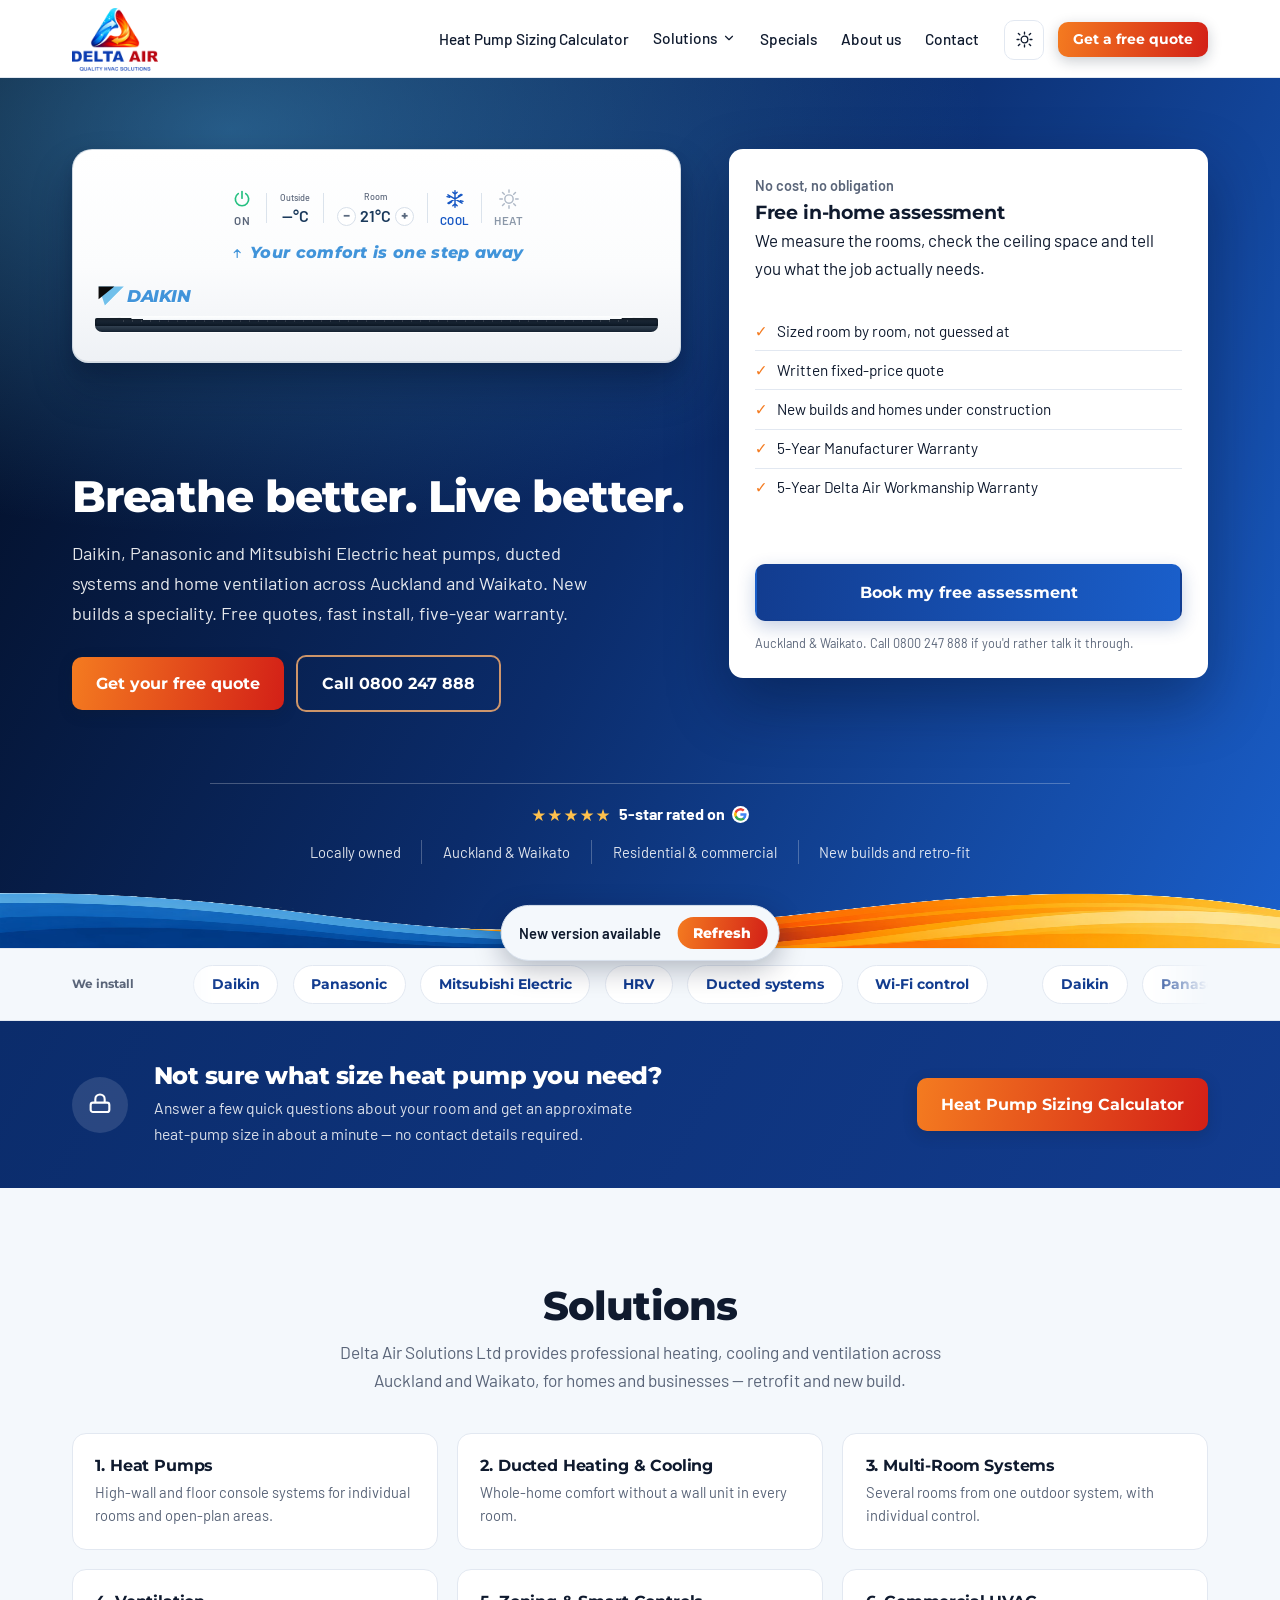
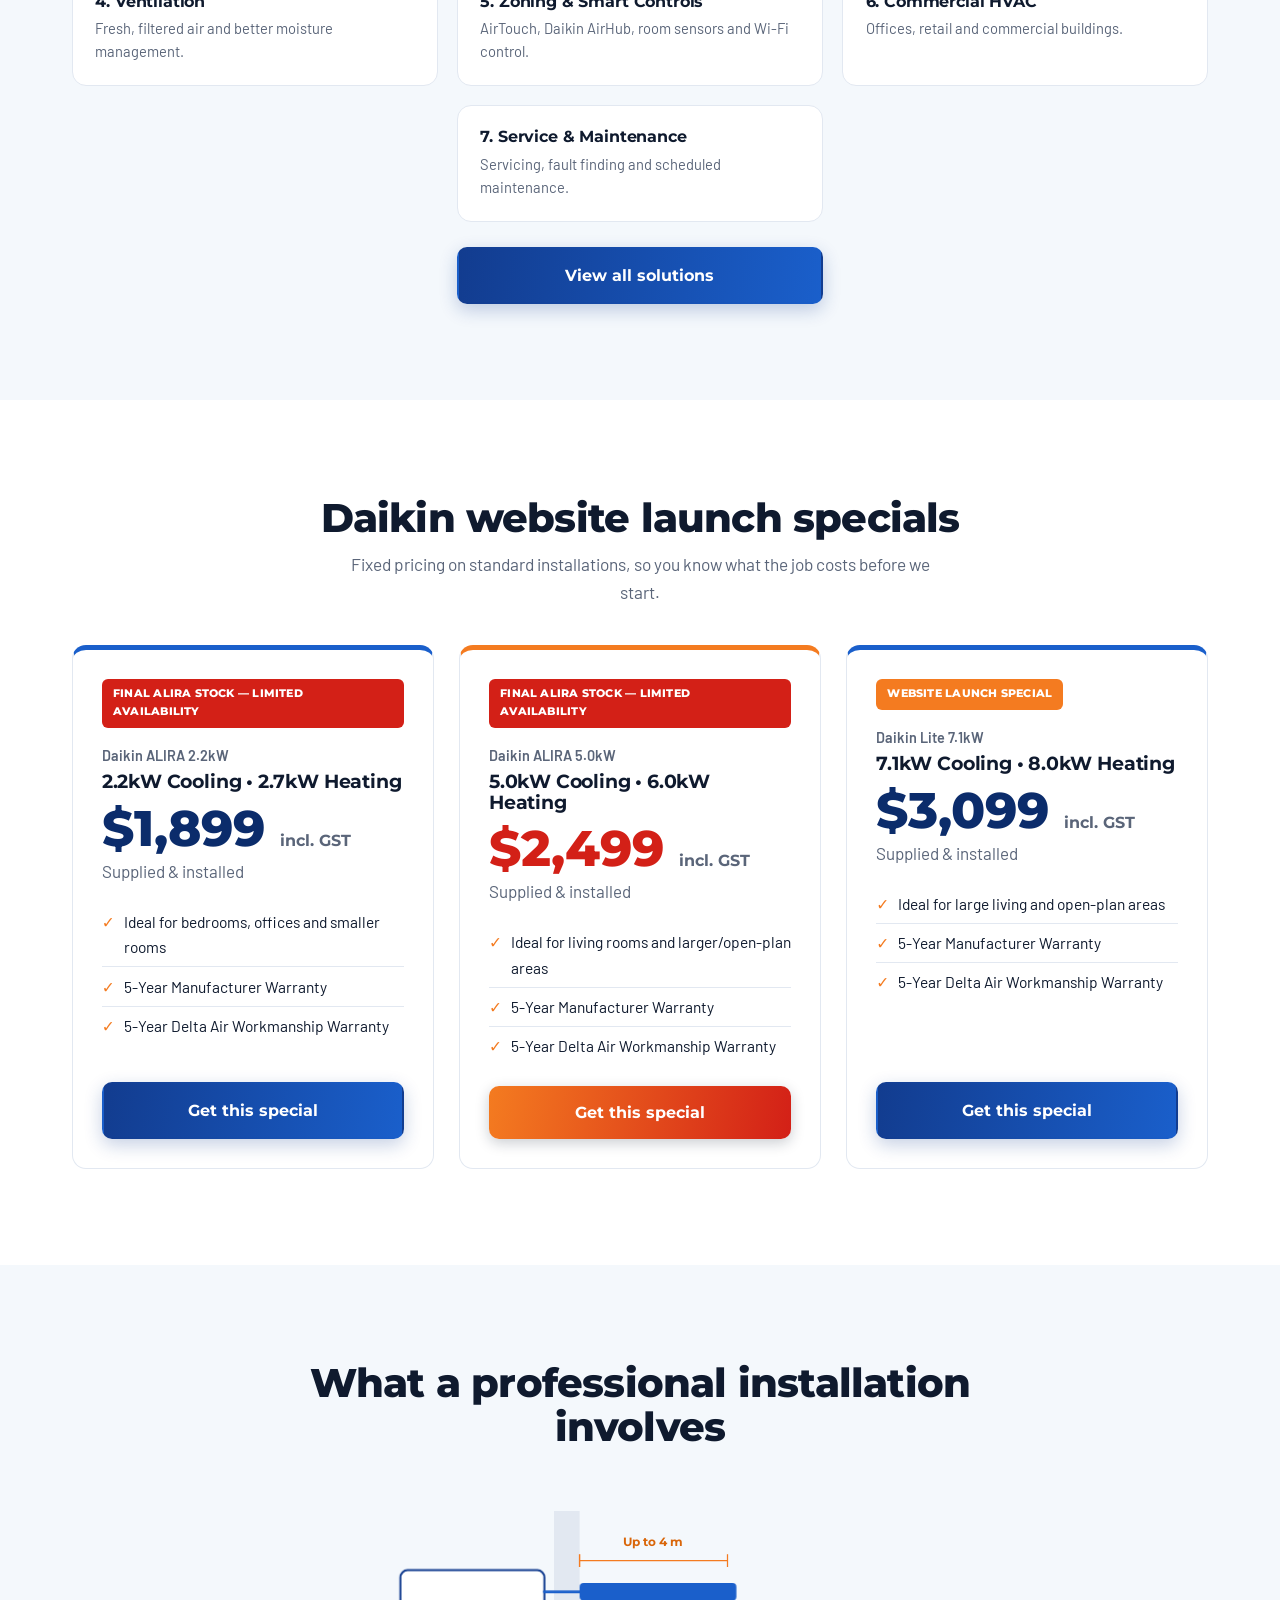
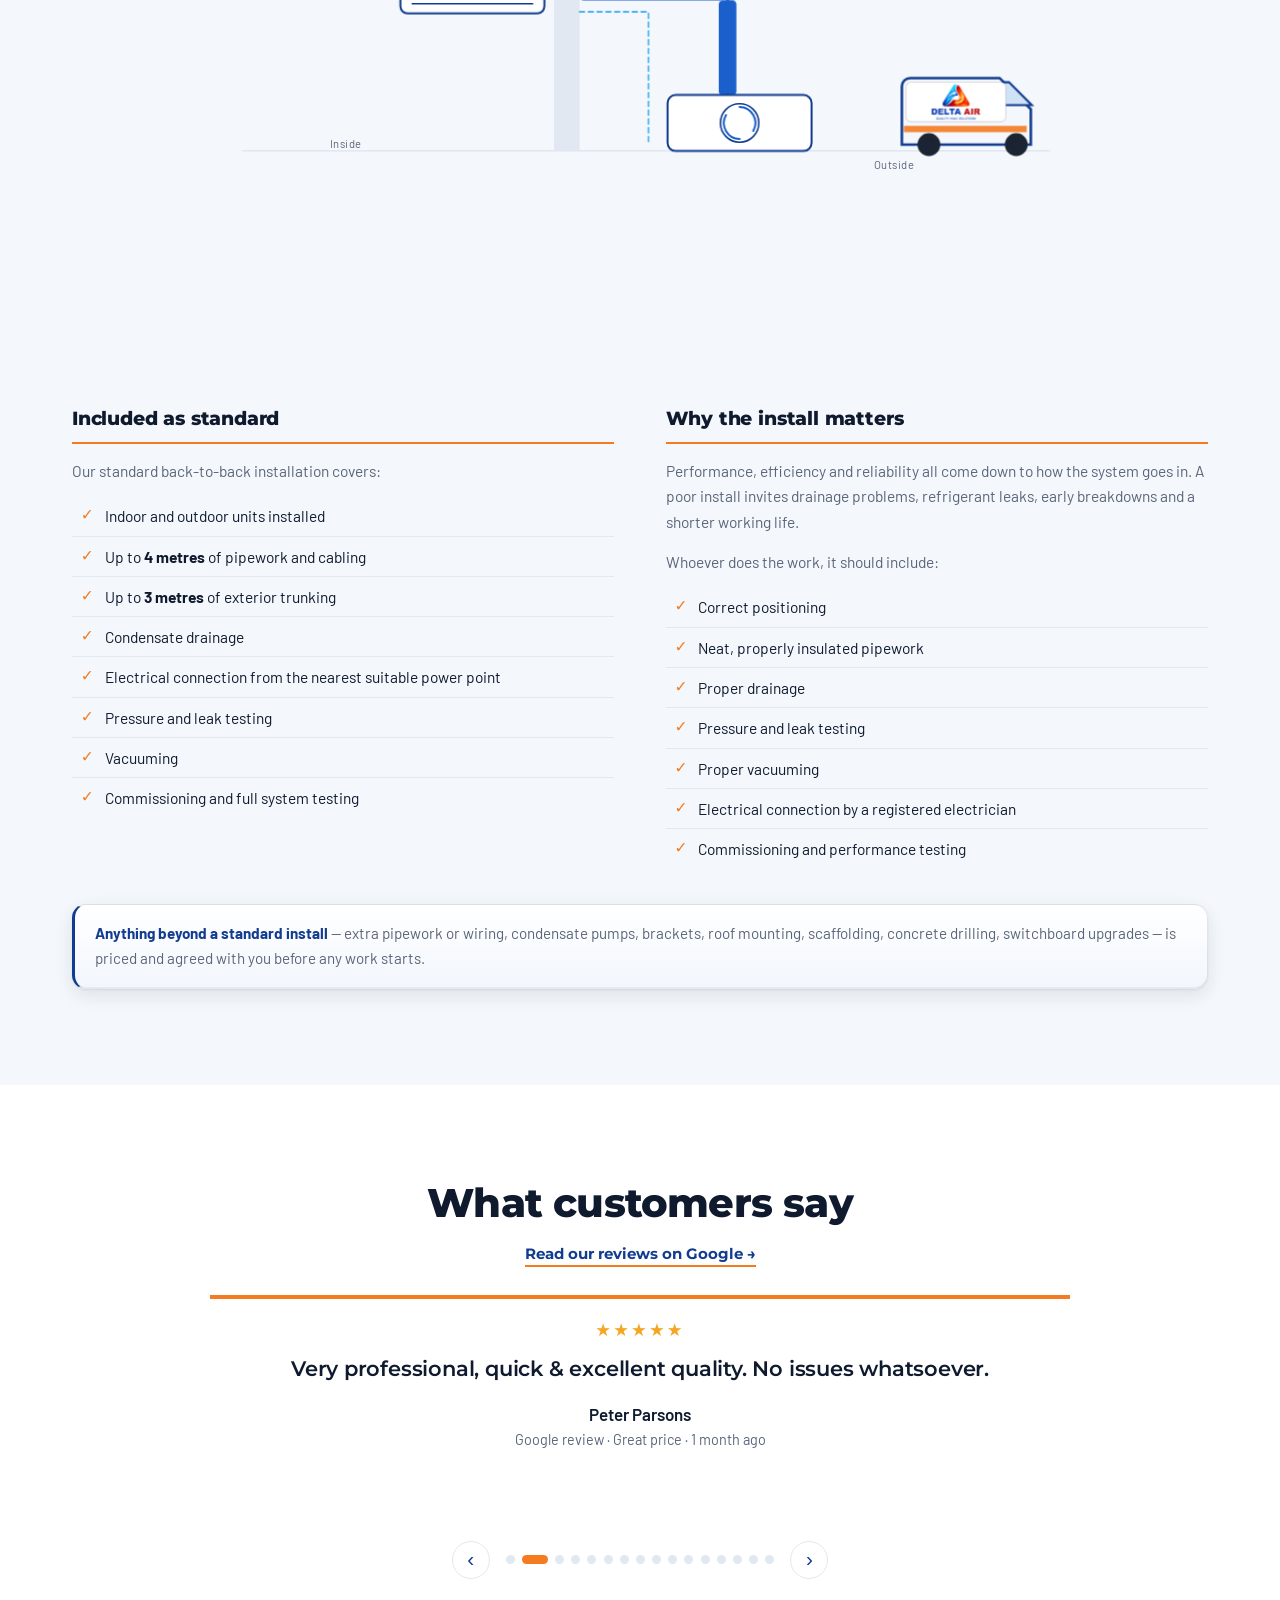
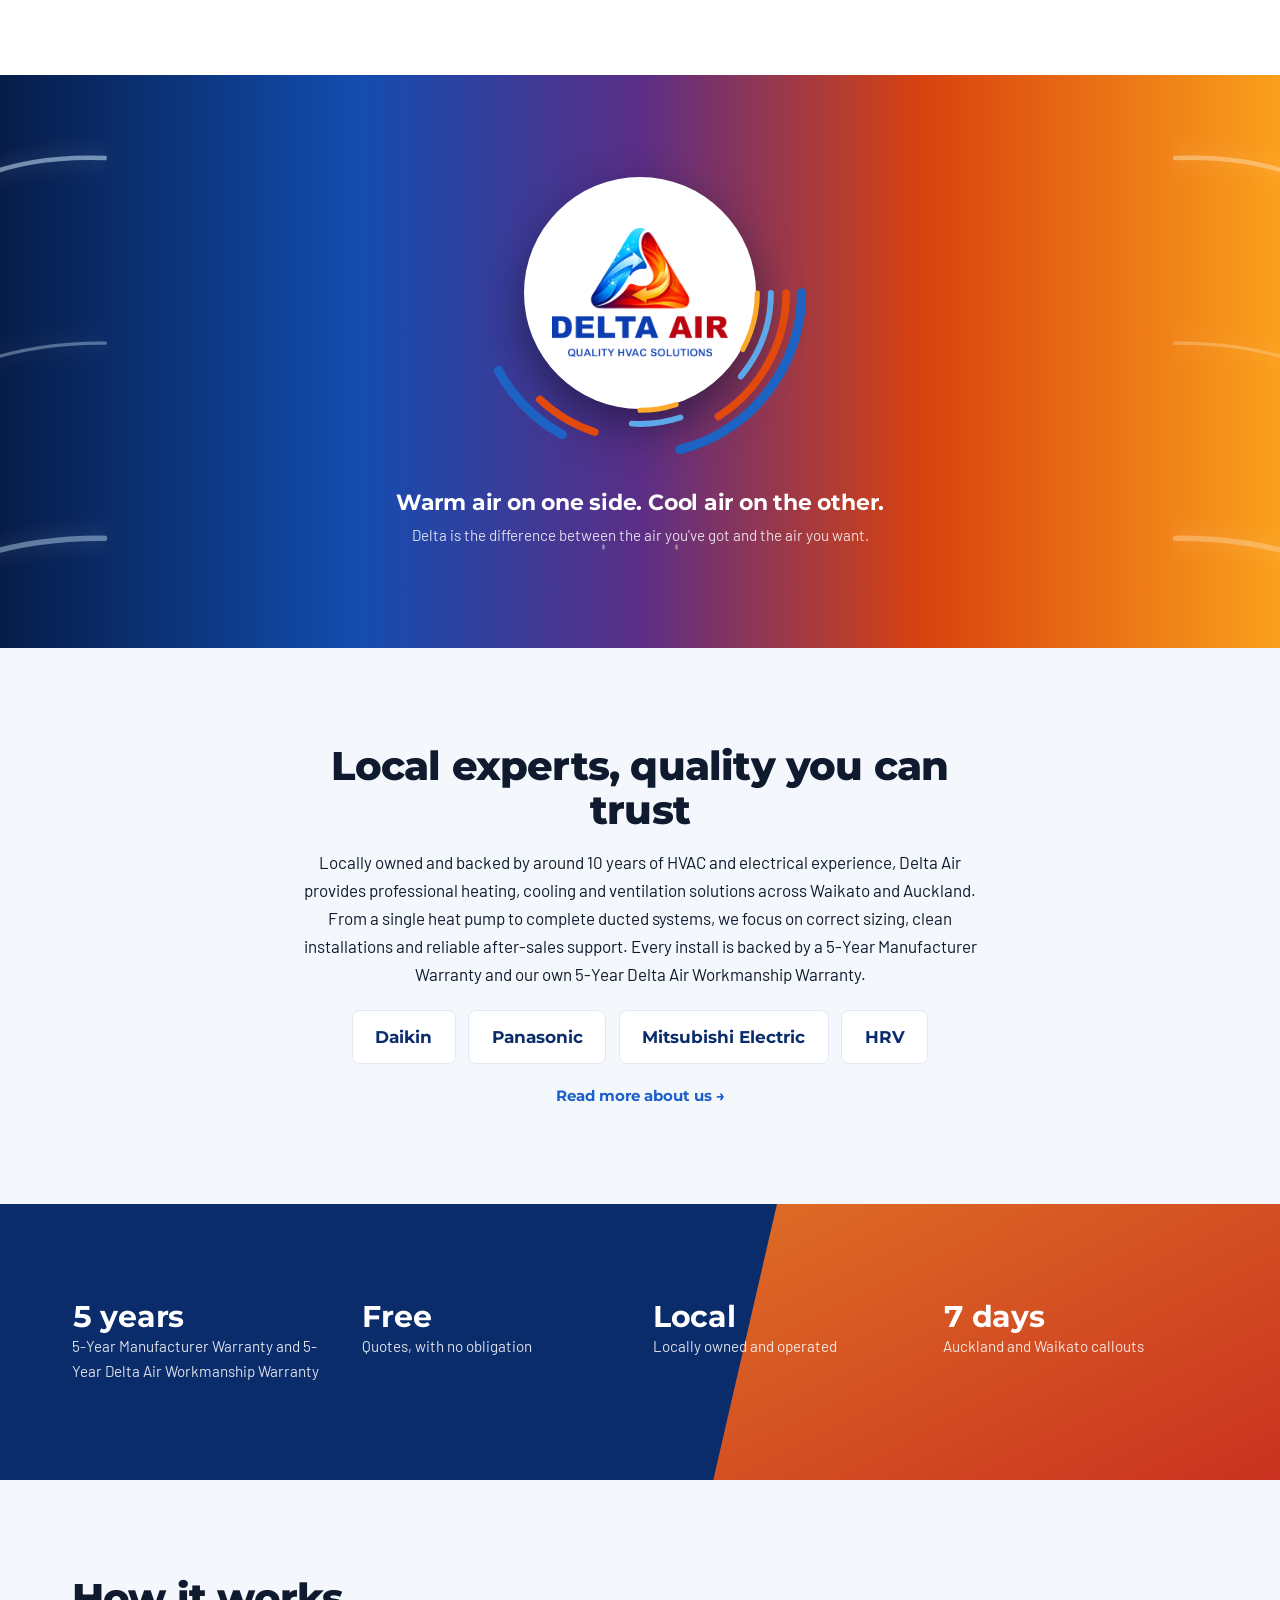
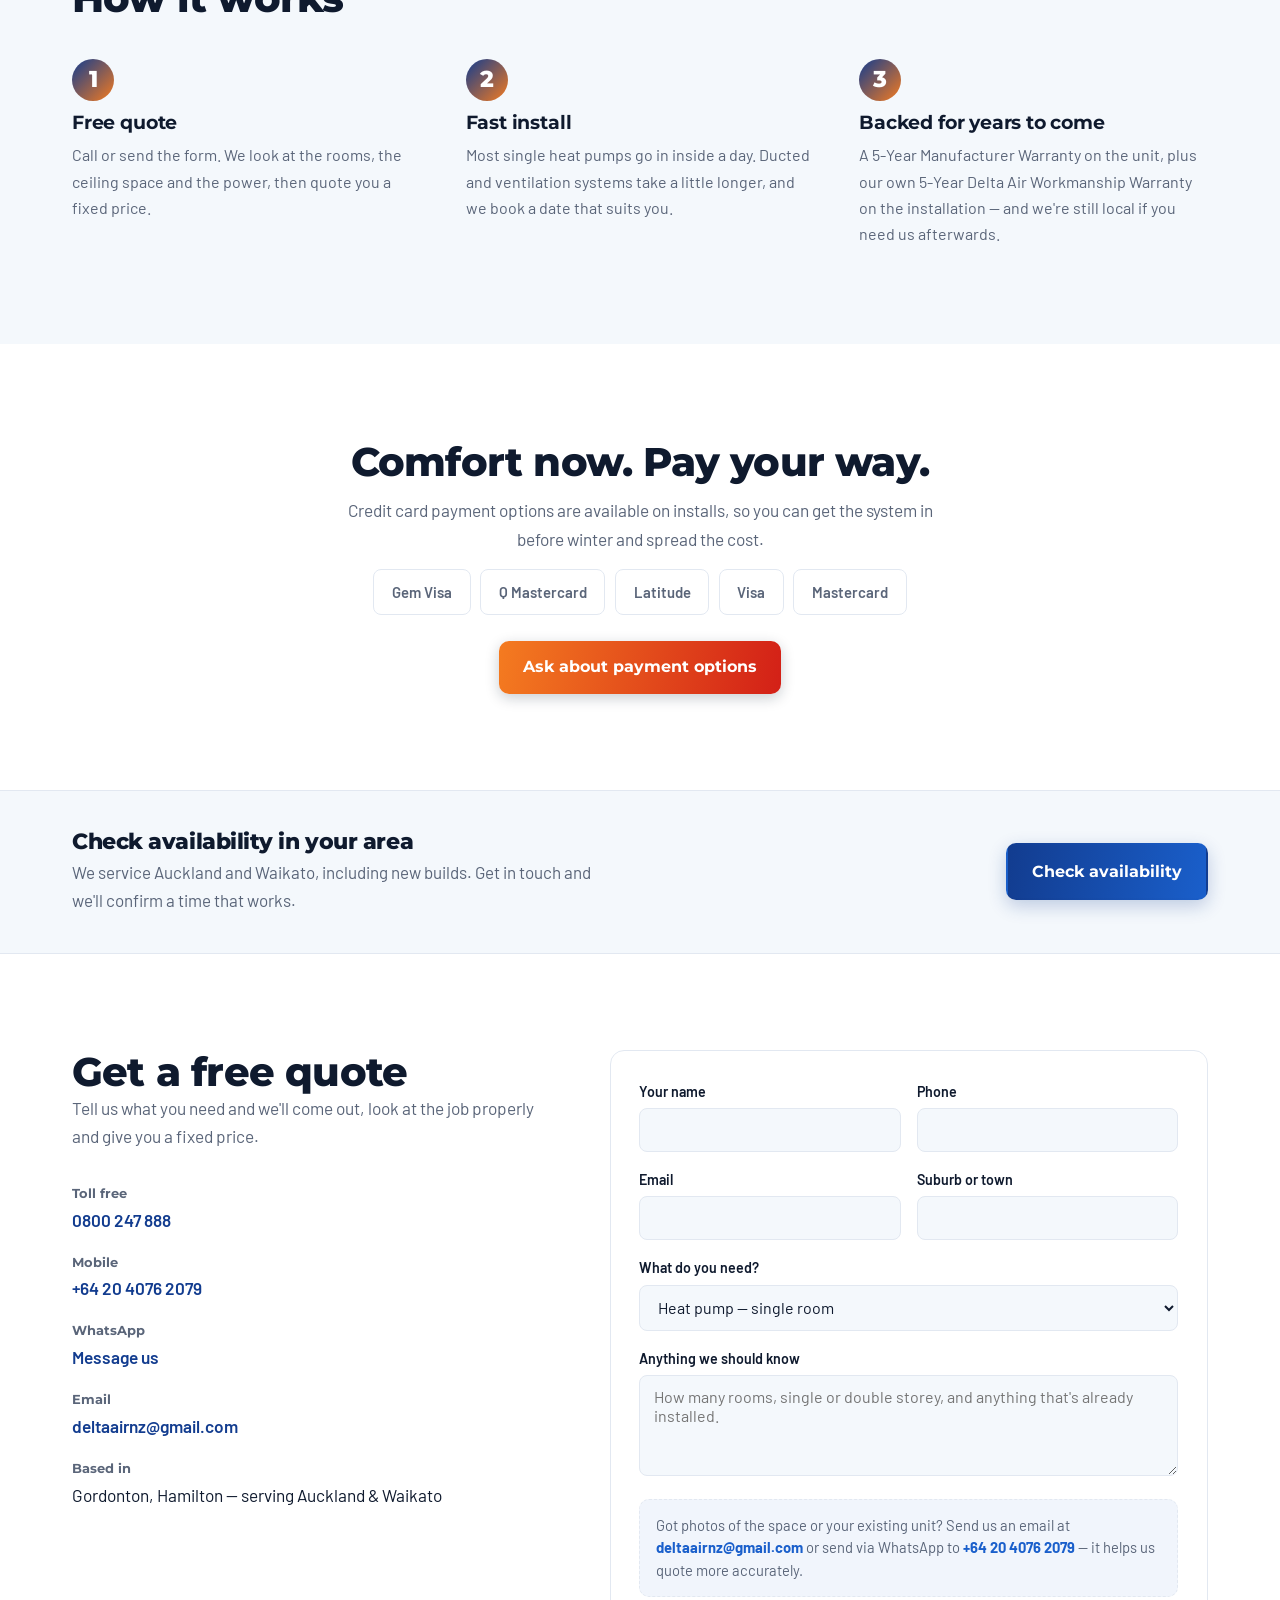
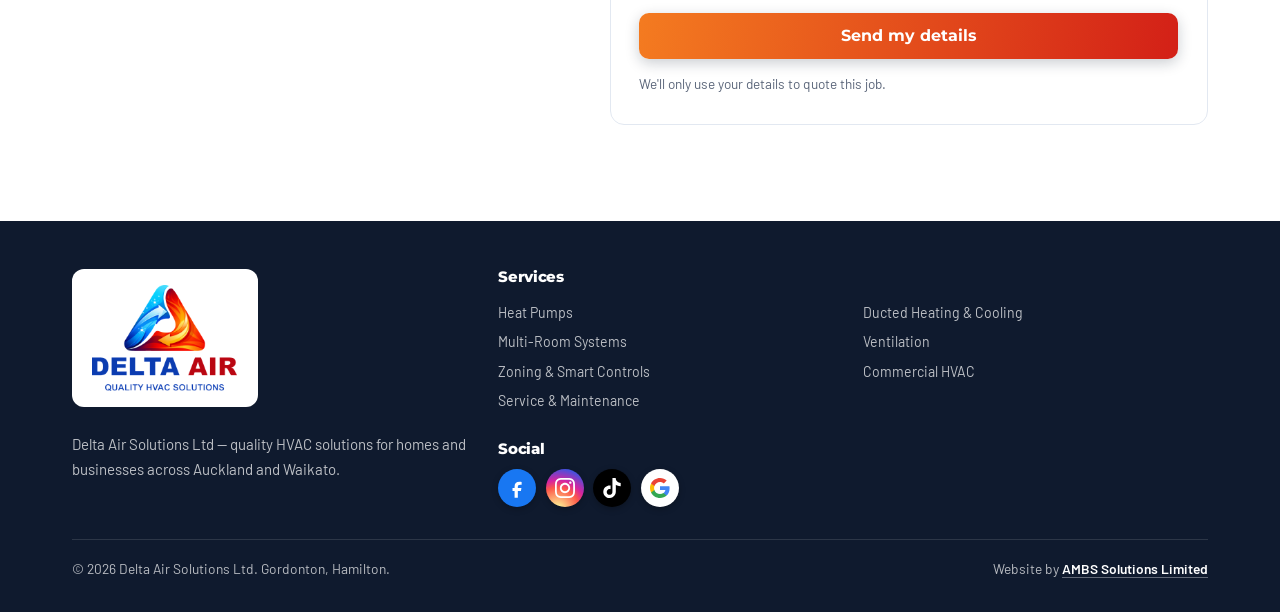
==== commit 0b43c6d9: "Add files via upload" ====
--- a/index.html
+++ b/index.html
@@ -49,7 +49,7 @@
 <!-- Bump this alongside CACHE_VERSION in sw.js and the version in version.json
      on every deploy — it's what the page compares against to know a new
      version has shipped. Keep all three identical. -->
-<meta name="app-version" content="delta-air-v99">
+<meta name="app-version" content="delta-air-v104">
 
 <!-- Tells Google the phone numbers, service areas and hours directly.
      UPDATE the address, hours and NZBN once confirmed, and change the
@@ -425,7 +425,7 @@
 @keyframes jetdrift{0%,100%{transform:translateY(0) scaleY(1)}50%{transform:translateY(8px) scaleY(1.05)}}
 
 /* the real brand artwork: air out of the vent, wave along the bottom */
-.hero__wave{position:absolute;left:-2%;bottom:-1px;z-index:-1;width:104%;height:clamp(120px,17vw,210px);background:var(--wave-cool) bottom center/100% 100% no-repeat;transition:opacity .5s;animation:swell 18s ease-in-out infinite}
+.hero__wave{position:absolute;left:-2%;bottom:-1px;z-index:-1;width:104%;height:clamp(120px,17vw,210px);background:var(--wave-cool) bottom center/100% 100% no-repeat;transition:opacity .5s;animation:swell 18s ease-in-out infinite;transform-origin:bottom center}
 .hero[data-mode="cooling"] .hero__wave{background-image:var(--wave-cool)}
 .hero[data-mode="heating"] .hero__wave{background-image:var(--wave-warm)}
 .hpunit__air{position:absolute;left:50%;top:calc(100% - 10px);z-index:-1;width:520px;height:220px;margin-left:-260px;overflow:visible;pointer-events:none;color:#8FD0FF;--travel:120px}
@@ -445,7 +445,11 @@
   100%{transform:translateY(var(--travel)) scaleX(1.12) scaleY(1.6);opacity:0;stroke-width:1.5}
 }
 @keyframes wavedrift{to{stroke-dashoffset:-210}}
-@keyframes swell{0%,100%{transform:translateY(0)}50%{transform:translateY(-8px)}}
+/* The swell used to lift the whole wave 8px. Its bottom sits at -1px, so on
+   the rise it uncovered a strip of hero background between the wave and the
+   next section — a gap that grew and shrank on an 18s loop. Scaling from the
+   foot keeps the bottom edge pinned while the crest still rises. */
+@keyframes swell{0%,100%{transform:scaleY(1)}50%{transform:scaleY(1.14)}}
 
 @keyframes drift{from{stroke-dashoffset:1000}to{stroke-dashoffset:0}}
 .hero__inner{display:grid;grid-template-columns:1.12fr .88fr;gap:3rem;align-items:center;padding:clamp(38px,5.5vw,72px) 0 clamp(120px,13vw,190px)}
@@ -978,7 +982,7 @@
    the badge its own centred line beneath it rather than letting them collide. */
 @media(max-width:380px){
   .hpunit{padding:3.6% 4% 20%;min-height:128px}
-  .hpunit__logo{left:50%;transform:translateX(-50%);bottom:40px;width:56px}
+  .hpunit__logo{bottom:40px;width:56px}
   .hpunit__hint{font-size:.6rem}
 }
 
@@ -1907,8 +1911,21 @@
   width:clamp(8px,2.6cqw,15px)!important;
   height:clamp(8px,2.6cqw,15px)!important;
 }
+/* Hint length follows the unit's own width, not the viewport. The badge sits
+   in the bottom-left corner and the hint is centred, so on a narrow unit the
+   full sentence runs into the badge. These replace an unconditional override
+   that forced the full text on at every width, defeating the three lengths. */
 .hpunit__hint-full{display:inline!important}
 .hpunit__hint-mid,.hpunit__hint-short{display:none!important}
+@container mount (max-width:340px){
+  .hpunit__hint-full{display:none!important}
+  .hpunit__hint-mid{display:inline!important}
+  .hpunit__hint-short{display:none!important}
+}
+@container mount (max-width:268px){
+  .hpunit__hint-full,.hpunit__hint-mid{display:none!important}
+  .hpunit__hint-short{display:inline!important}
+}
 
 /* ===== Hero controls: compacted by the unit's width, not the viewport =====
    The compact control rules were keyed to viewport (<=640px, 641-980px), but
@@ -2081,6 +2098,625 @@
    being set smaller (13.8px vs 14.7px). The guard existed only on the promo
    strip; applying it at the root makes every declared size authoritative. */
 html{-webkit-text-size-adjust:100%;text-size-adjust:100%}
+
+
+
+/* ===== Installation: what's included vs what good looks like =====
+   Two parallel lists rather than two prose cards. The content is a
+   specification on one side and a quality checklist on the other, so it is
+   set as lists with the quantities (4m, 3m) carrying weight -- those are the
+   numbers a customer compares between quotes. The caveat sits below both
+   because it governs both, not just the inclusions. */
+.installpair{
+  display:grid;
+  grid-template-columns:repeat(auto-fit,minmax(min(320px,100%),1fr));
+  gap:clamp(1.6rem,4vw,3.2rem);
+  align-items:start;
+}
+.installpair__col h3{
+  margin:0 0 .6rem;
+  font-family:"Montserrat",sans-serif;
+  font-weight:800;
+  font-size:1.16rem;
+  line-height:1.25;
+  color:var(--ink,#0F1A2E);
+  padding-bottom:.7rem;
+  border-bottom:2px solid var(--orange-500,#F2790A);
+}
+.installpair__intro{
+  margin:.9rem 0 .8rem;
+  font-size:.97rem;
+  line-height:1.65;
+  color:var(--muted,#5A6579);
+}
+.installpair__spec{list-style:none;margin:0;padding:0}
+.installpair__spec li{
+  display:flex;
+  gap:.6rem;
+  align-items:flex-start;
+  padding:.5rem 0;
+  font-size:.97rem;
+  line-height:1.5;
+  color:var(--ink,#0F1A2E);
+  border-bottom:1px solid var(--line,#E2E8F1);
+}
+.installpair__spec li:last-child{border-bottom:0}
+.installpair__spec .tick{color:var(--orange-500,#F2790A);font-weight:800;flex:none;line-height:1.5}
+.installpair__spec b{font-weight:700}
+/* Embossed plate, matching the diagram's write-up card. The leading edge and
+   the tint follow the hero unit's mode — blue on COOL, orange on HEAT — via
+   data-hero-mode mirrored onto <html> by setMode(). Pages without the hero
+   unit (the calculator) fall back to the brand blue default below. */
+.installpair__caveat{
+  --caveat-edge:#123C8F;
+  --caveat-text:#123C8F;
+  --caveat-top:#FFFFFF;
+  --caveat-bot:#F2F7FD;
+  margin:clamp(1.6rem,3vw,2.2rem) 0 0;
+  padding:1.05rem 1.25rem;
+  background:linear-gradient(180deg,var(--caveat-top) 0%,var(--caveat-bot) 100%);
+  border:1px solid rgba(15,26,46,.10);
+  border-left:3px solid var(--caveat-edge);
+  border-radius:14px;
+  box-shadow:
+    inset 0 1px 0 rgba(255,255,255,.95),
+    inset 0 -1px 0 rgba(15,26,46,.05),
+    0 1px 2px rgba(15,26,46,.07),
+    0 6px 18px rgba(15,26,46,.10);
+  transition:border-left-color .4s ease,background .4s ease;
+  font-size:.95rem;
+  line-height:1.65;
+  color:var(--muted,#5A6579);
+}
+html[data-hero-mode="cooling"] .installpair__caveat{
+  --caveat-edge:#123C8F;--caveat-text:#123C8F;--caveat-bot:#F2F7FD}
+html[data-hero-mode="heating"] .installpair__caveat{
+  --caveat-edge:#F2790A;--caveat-text:#A64E08;--caveat-bot:#FDF6EF}
+
+/* The opening phrase carries the mode colour. The edge bar can use the vivid
+   orange, but text cannot -- #F2790A on white is 2.9:1. #A64E08 is 5.40:1. */
+.installpair__lead{font-weight:700;color:var(--caveat-text);transition:color .4s ease}
+@media (prefers-reduced-motion:reduce){.installpair__lead{transition:none}}
+@media (prefers-reduced-motion:reduce){
+  .installpair__caveat{transition:none}
+}
+@media (prefers-color-scheme: dark){
+  html:not([data-theme="light"]) .installpair__col h3{color:#F2F6FB}
+  html:not([data-theme="light"]) .installpair__spec li{
+    color:rgba(255,255,255,.88);border-bottom-color:rgba(255,255,255,.12)}
+  html:not([data-theme="light"]) .installpair__intro,
+  html:not([data-theme="light"]) .installpair__caveat{color:rgba(255,255,255,.75)}
+  html:not([data-theme="light"]) .installpair__caveat{
+    --caveat-top:#16233A;--caveat-bot:#101A2C;
+    border-color:rgba(255,255,255,.10);
+    border-left-color:var(--caveat-edge);
+    box-shadow:
+      inset 0 1px 0 rgba(255,255,255,.07),
+      inset 0 -1px 0 rgba(0,0,0,.35),
+      0 2px 4px rgba(0,0,0,.35),
+      0 8px 22px rgba(0,0,0,.45)}
+  html:not([data-theme="light"])[data-hero-mode="cooling"] .installpair__caveat{--caveat-edge:#7FB0FF;--caveat-text:#7FB0FF}
+  html:not([data-theme="light"])[data-hero-mode="heating"] .installpair__caveat{--caveat-edge:#FF9A5A;--caveat-text:#FFA24D}
+  html:not([data-theme="light"]) .installpair__caveat{--caveat-edge:#7FB0FF;--caveat-text:#7FB0FF}
+}
+html[data-theme="dark"] .installpair__col h3{color:#F2F6FB}
+html[data-theme="dark"] .installpair__spec li{
+  color:rgba(255,255,255,.88);border-bottom-color:rgba(255,255,255,.12)}
+html[data-theme="dark"] .installpair__intro,
+html[data-theme="dark"] .installpair__caveat{color:rgba(255,255,255,.75)}
+html[data-theme="dark"] .installpair__caveat{
+  --caveat-top:#16233A;--caveat-bot:#101A2C;
+  --caveat-edge:#7FB0FF;
+  --caveat-text:#7FB0FF;
+  border-color:rgba(255,255,255,.10);
+  border-left-color:var(--caveat-edge);
+  box-shadow:
+    inset 0 1px 0 rgba(255,255,255,.07),
+    inset 0 -1px 0 rgba(0,0,0,.35),
+    0 2px 4px rgba(0,0,0,.35),
+    0 8px 22px rgba(0,0,0,.45)}
+html[data-theme="dark"][data-hero-mode="heating"] .installpair__caveat{--caveat-edge:#FF9A5A;--caveat-text:#FFA24D}
+
+/* ===== Standard install, drawn =====
+   Most people don't know what "back-to-back" means, and it is the single thing
+   that decides whether a quote is simple or complicated. A cross-section says
+   it faster than the paragraph did, and gives the 4m/3m figures something to
+   attach to. Line art rather than illustration: this is a spec, not decor. */
+.installdiag{margin:0 0 clamp(1.8rem,4vw,2.6rem);text-align:center}
+.installdiag svg{
+  width:100%;
+  max-width:860px;
+  height:auto;
+  display:block;
+  margin:0 auto;
+  overflow:visible;
+}
+.installdiag figcaption{
+  margin-top:.9rem;
+  font-size:.92rem;
+  line-height:1.55;
+  color:var(--muted,#5A6579);
+  max-width:56ch;
+  margin-inline:auto;
+}
+.idg-ground{stroke:var(--line,#E2E8F1);stroke-width:2}
+.idg-wall{fill:var(--line,#E2E8F1);opacity:.65}
+.idg-unit{fill:var(--card,#fff);stroke:var(--blue-800,#123C8F);stroke-width:2.5}
+.idg-vent{stroke:var(--blue-800,#123C8F);stroke-width:2;opacity:.45}
+.idg-air{fill:none;stroke:var(--blue-400,#4FB2EE);stroke-width:2.5;stroke-linecap:round;opacity:.8}
+.idg-pipe{fill:none;stroke:var(--blue-600,#1A5FCB);stroke-width:3.5;stroke-linecap:round;stroke-linejoin:round}
+.idg-trunk{fill:var(--blue-600,#1A5FCB);opacity:.16}
+.idg-drain{fill:none;stroke:var(--blue-400,#4FB2EE);stroke-width:2.2;stroke-dasharray:6 5;stroke-linecap:round}
+.idg-fan{fill:none;stroke:var(--blue-800,#123C8F);stroke-width:2;opacity:.5}
+.idg-fanblade{fill:none;stroke:var(--blue-600,#1A5FCB);stroke-width:2.5;stroke-linecap:round}
+.idg-dim line{stroke:var(--orange-500,#F2790A);stroke-width:1.8}
+.idg-dim text{fill:var(--orange-600,#D9660A);font-family:"Montserrat",sans-serif;font-weight:700;font-size:15px}
+.idg-call line{stroke:var(--muted,#5A6579);stroke-width:1.4;opacity:.55}
+.idg-call text{fill:var(--muted,#5A6579);font-family:"Barlow",sans-serif;font-size:15px}
+.idg-side{fill:var(--muted,#5A6579);font-family:"Barlow",sans-serif;font-size:14px;letter-spacing:.04em;opacity:.8}
+@media (prefers-color-scheme: dark){
+  html:not([data-theme="light"]) .installdiag figcaption{color:rgba(255,255,255,.72)}
+  html:not([data-theme="light"]) .idg-ground{stroke:rgba(255,255,255,.22)}
+  html:not([data-theme="light"]) .idg-wall{fill:rgba(255,255,255,.14);opacity:1}
+  html:not([data-theme="light"]) .idg-unit{fill:#0F1A2E;stroke:#9CC6FF}
+  html:not([data-theme="light"]) .idg-vent{stroke:#9CC6FF}
+  html:not([data-theme="light"]) .idg-pipe,
+  html:not([data-theme="light"]) .idg-fanblade{stroke:#9CC6FF}
+  html:not([data-theme="light"]) .idg-trunk{fill:#9CC6FF;opacity:.2}
+  html:not([data-theme="light"]) .idg-fan{stroke:#9CC6FF;opacity:.45}
+  html:not([data-theme="light"]) .idg-dim text{fill:#FFAE63}
+  html:not([data-theme="light"]) .idg-dim line{stroke:#FF9A5A}
+  html:not([data-theme="light"]) .idg-call line{stroke:rgba(255,255,255,.4)}
+  html:not([data-theme="light"]) .idg-call text,
+  html:not([data-theme="light"]) .idg-side{fill:rgba(255,255,255,.72)}
+}
+html[data-theme="dark"] .installdiag figcaption{color:rgba(255,255,255,.72)}
+html[data-theme="dark"] .idg-ground{stroke:rgba(255,255,255,.22)}
+html[data-theme="dark"] .idg-wall{fill:rgba(255,255,255,.14);opacity:1}
+html[data-theme="dark"] .idg-unit{fill:#0F1A2E;stroke:#9CC6FF}
+html[data-theme="dark"] .idg-vent{stroke:#9CC6FF}
+html[data-theme="dark"] .idg-pipe,
+html[data-theme="dark"] .idg-fanblade{stroke:#9CC6FF}
+html[data-theme="dark"] .idg-trunk{fill:#9CC6FF;opacity:.2}
+html[data-theme="dark"] .idg-fan{stroke:#9CC6FF;opacity:.45}
+html[data-theme="dark"] .idg-dim text{fill:#FFAE63}
+html[data-theme="dark"] .idg-dim line{stroke:#FF9A5A}
+html[data-theme="dark"] .idg-call line{stroke:rgba(255,255,255,.4)}
+html[data-theme="dark"] .idg-call text,
+html[data-theme="dark"] .idg-side{fill:rgba(255,255,255,.72)}
+
+/* The list rows were display:flex, so every text node between the tick and the
+   <b> became its own flex item -- "Up to | 4 metres | of pipework" rendered as
+   three columns. Block rows with an inline tick let the text wrap normally. */
+.installpair__spec li{display:block;padding-left:2.05rem;position:relative}
+.installpair__spec li .tick{position:absolute;left:.55rem;top:.5rem}
+
+/* The diagram is drawn on a 900-unit canvas; squeezed into a 350px phone the
+   labels fall below 6px. Hold a legible minimum and let the figure scroll
+   sideways within itself rather than shrinking the type into illegibility. */
+
+/* ===== Interactive install diagram =====
+   Static callout labels crowded the drawing and were unreadable on a phone.
+   The labels now live in a panel below, revealed on hover, focus or tap, so
+   the drawing stays clean and every part gets a full sentence instead of two
+   words. Keyboard-reachable; the panel is aria-live so it is announced. */
+.installdiag{margin:0 0 clamp(1.8rem,4vw,2.6rem)}
+.installdiag svg{width:100%;max-width:860px;height:auto;display:block;margin:0 auto}
+.idg-hit{fill:transparent;stroke:none}
+.idg-hot{cursor:pointer;outline:none}
+.idg-hot .idg-unit,.idg-hot .idg-pipe,.idg-hot .idg-trunk,
+.idg-hot .idg-drain,.idg-hot .idg-fan,.idg-hot .idg-fanblade,
+.idg-hot .idg-air,.idg-hot .idg-vent,.idg-hot .idg-dim{
+  transition:opacity .18s ease, stroke-width .18s ease;
+}
+/* dim the parts you are not looking at, rather than glowing the one you are */
+.installdiag.is-picked .idg-hot{opacity:.32}
+.installdiag.is-picked .idg-hot.is-on{opacity:1}
+.idg-hot.is-on .idg-pipe{stroke-width:5}
+.idg-hot.is-on .idg-unit{stroke-width:3.5}
+.idg-hot:focus-visible .idg-hit{
+  stroke:var(--orange-500,#F2790A);stroke-width:2.5;stroke-dasharray:5 4;fill:none}
+.installdiag__hint{
+  margin:.7rem auto 0;text-align:center;font-size:.86rem;
+  color:var(--muted,#5A6579);opacity:.85}
+.installdiag__panel{
+  margin:.9rem auto 0;max-width:640px;
+  /* embossed: a raised plate rather than a flat card — soft top highlight,
+     grounded drop shadow, and the orange rule down the leading edge */
+  background:linear-gradient(180deg,#FFFFFF 0%,#F7FAFD 100%);
+  border:1px solid rgba(15,26,46,.10);
+  border-left:3px solid var(--orange-500,#F2790A);
+  border-radius:14px;
+  padding:1.05rem 1.25rem;
+  min-height:118px;
+  box-shadow:
+    inset 0 1px 0 rgba(255,255,255,.95),
+    inset 0 -1px 0 rgba(15,26,46,.05),
+    0 1px 2px rgba(15,26,46,.07),
+    0 6px 18px rgba(15,26,46,.10);
+}
+.installdiag__panel{text-align:left}
+.installdiag__panel h4{
+  margin:0 0 .4rem;font-family:"Montserrat",sans-serif;font-weight:800;
+  font-size:1rem;line-height:1.3;color:var(--ink,#0F1A2E)}
+.installdiag__panel p{margin:0;font-size:.95rem;line-height:1.6;color:var(--muted,#5A6579)}
+@media(prefers-reduced-motion:reduce){
+  .installdiag .idg-hot *{transition:none}
+}
+@media(max-width:700px){
+  .installdiag svg{min-width:0}
+  .installdiag__panel{min-height:150px}
+}
+@media (prefers-color-scheme: dark){
+  html:not([data-theme="light"]) .installdiag__panel{
+    background:linear-gradient(180deg,#16233A 0%,#101A2C 100%);
+    border-color:rgba(255,255,255,.10);
+    border-left-color:#FF9A5A;
+    box-shadow:
+      inset 0 1px 0 rgba(255,255,255,.07),
+      inset 0 -1px 0 rgba(0,0,0,.35),
+      0 2px 4px rgba(0,0,0,.35),
+      0 8px 22px rgba(0,0,0,.45)}
+  html:not([data-theme="light"]) .installdiag__panel h4{color:#F2F6FB}
+  html:not([data-theme="light"]) .installdiag__panel p,
+  html:not([data-theme="light"]) .installdiag__hint{color:rgba(255,255,255,.75)}
+}
+html[data-theme="dark"] .installdiag__panel{
+  background:linear-gradient(180deg,#16233A 0%,#101A2C 100%);
+  border-color:rgba(255,255,255,.10);
+  border-left-color:#FF9A5A;
+  box-shadow:
+    inset 0 1px 0 rgba(255,255,255,.07),
+    inset 0 -1px 0 rgba(0,0,0,.35),
+    0 2px 4px rgba(0,0,0,.35),
+    0 8px 22px rgba(0,0,0,.45)}
+html[data-theme="dark"] .installdiag__panel h4{color:#F2F6FB}
+html[data-theme="dark"] .installdiag__panel p,
+html[data-theme="dark"] .installdiag__hint{color:rgba(255,255,255,.75)}
+
+/* ===== Diagram animation =====
+   Two layers, kept separate so they don't fight each other:
+   1. A one-off build-in when the figure scrolls into view, animating the
+      CHILDREN of each hotspot group. The hover dimming animates the GROUP's
+      opacity, so the two compose instead of overriding one another.
+   2. Continuous motion on the fan and airflow, which is what makes the thing
+      read as a working system rather than a drawing.
+   All of it is off under prefers-reduced-motion. */
+/* Hidden only once the script has confirmed it is running (.js-anim). Without
+   JS, or if the script throws, the diagram renders fully rather than staying
+   invisible behind an animation that will never start. */
+.installdiag.js-anim svg .idg-hot > *,
+.installdiag.js-anim svg .idg-wall,
+.installdiag.js-anim svg .idg-ground,
+.installdiag.js-anim svg .idg-side{opacity:0}
+.installdiag.is-ready svg .idg-hot > *,
+.installdiag.is-ready svg .idg-wall,
+.installdiag.is-ready svg .idg-ground,
+.installdiag.is-ready svg .idg-side{
+  animation:idgIn .5s ease-out forwards;
+}
+@keyframes idgIn{from{opacity:0;transform:translateY(6px)}to{opacity:1;transform:none}}
+
+/* build order: structure, then indoor unit, pipe run, trunking, drain, outdoor */
+.installdiag.is-ready svg .idg-ground{animation-delay:0s}
+.installdiag.is-ready svg .idg-wall{animation-delay:.08s}
+.installdiag.is-ready svg .idg-side{animation-delay:.16s}
+.installdiag.is-ready svg .idg-hot[data-part="indoor"] > *{animation-delay:.24s}
+.installdiag.is-ready svg .idg-hot[data-part="pipe"] > *{animation-delay:.42s}
+.installdiag.is-ready svg .idg-hot[data-part="trunk"] > *{animation-delay:.62s}
+.installdiag.is-ready svg .idg-hot[data-part="drain"] > *{animation-delay:.78s}
+.installdiag.is-ready svg .idg-hot[data-part="outdoor"] > *{animation-delay:.9s}
+
+/* the pipe draws itself along its length rather than just fading in */
+.installdiag.is-ready svg .idg-pipe{
+  stroke-dasharray:420;
+  stroke-dashoffset:420;
+  animation:idgIn .3s ease-out .42s forwards, idgDraw 1s ease-out .42s forwards;
+}
+@keyframes idgDraw{to{stroke-dashoffset:0}}
+
+/* continuous: the fan turns, the air moves */
+.installdiag.is-ready svg .idg-fanblade{
+  transform-box:view-box;transform-origin:662px 295px;
+  animation:idgIn .4s ease-out .9s forwards, idgSpin 3.2s linear 1.3s infinite;
+}
+@keyframes idgSpin{to{transform:rotate(360deg)}}
+/* Airflow only once the system is actually running. The arcs used to puff from
+   the moment the drawing built itself, which said the unit was blowing air
+   before it had been mounted. They now wait for the commissioning stage and
+   stay on from then, because the system has been left running. */
+/* These selectors carry .idg-hot deliberately. The build-in rule
+   ".installdiag.is-ready svg .idg-hot > *" runs idgIn forwards, which lands on
+   opacity:1, so a plainer .idg-air selector loses the specificity fight and the
+   arcs stay visible however hard you hide them. */
+.installdiag.js-anim svg .idg-hot > .idg-air{animation:none;opacity:0}
+.installdiag.is-ready.is-running svg .idg-hot > .idg-air{
+  animation:idgIn .4s ease-out forwards, idgPuff 3s ease-in-out .9s infinite;
+}
+.installdiag.is-ready.is-running svg .idg-hot > .idg-air:nth-of-type(2){animation-delay:.36s,1.35s}
+@media(prefers-reduced-motion:reduce){
+  .installdiag.is-ready.is-running svg .idg-hot > .idg-air{opacity:.8;animation:none}
+}
+@keyframes idgPuff{
+  0%,100%{opacity:.35;transform:translateX(0)}
+  45%{opacity:.9;transform:translateX(14px)}
+}
+/* condensate creeping down the drain line */
+.installdiag.is-ready svg .idg-drain{
+  animation:idgIn .4s ease-out .78s forwards, idgDrip 4s linear 1.4s infinite;
+}
+@keyframes idgDrip{to{stroke-dashoffset:-44}}
+
+@media(prefers-reduced-motion:reduce){
+  /* Must match the .js-anim specificity that hides these, or the override
+     loses and the diagram renders empty for anyone who reduces motion. */
+  .installdiag.js-anim svg .idg-hot > *,
+  .installdiag.js-anim svg .idg-wall,
+  .installdiag.js-anim svg .idg-ground,
+  .installdiag.js-anim svg .idg-side{opacity:1!important}
+  .installdiag svg *{animation:none!important;stroke-dashoffset:0!important}
+}
+
+/* ===== Walkthrough: stages, badges, controls ===== */
+.installdiag__step{
+  margin:0 0 .3rem;font-family:"Montserrat",sans-serif;font-weight:700;
+  font-size:.76rem;letter-spacing:.06em;text-transform:uppercase;
+  color:var(--orange-600,#D9660A)}
+.installdiag__why{
+  margin:.6rem 0 0;padding-top:.6rem;border-top:1px dashed var(--line,#E2E8F1);
+  font-size:.9rem;line-height:1.55;color:var(--muted,#5A6579);font-style:italic}
+.installdiag__why::before{content:"Why it matters: ";font-style:normal;font-weight:700;color:var(--ink,#0F1A2E)}
+.installdiag__nav{
+  display:flex;align-items:center;justify-content:center;gap:.9rem;
+  margin:.9rem auto 0;max-width:640px;flex-wrap:wrap}
+.installdiag__btn{
+  appearance:none;border:1px solid var(--line,#E2E8F1);background:var(--card,#fff);
+  color:var(--ink,#0F1A2E);font-family:"Montserrat",sans-serif;font-weight:700;
+  font-size:.88rem;padding:.55rem 1rem;border-radius:999px;cursor:pointer;
+  transition:background .18s ease,border-color .18s ease,opacity .18s ease}
+.installdiag__btn:hover:not(:disabled){border-color:var(--orange-500,#F2790A)}
+.installdiag__btn:disabled{opacity:.4;cursor:default}
+.installdiag__btn:focus-visible{outline:2px solid var(--orange-500,#F2790A);outline-offset:2px}
+.installdiag__dots{display:flex;gap:.45rem}
+.installdiag__dot{
+  width:9px;height:9px;border-radius:50%;background:var(--line,#E2E8F1);
+  cursor:pointer;transition:background .18s ease,width .18s ease}
+.installdiag__dot.is-on{background:var(--orange-500,#F2790A);width:22px;border-radius:5px}
+@media (prefers-color-scheme: dark){
+  html:not([data-theme="light"]) .installdiag__step{color:#FFAE63}
+  html:not([data-theme="light"]) .installdiag__why{
+    color:rgba(255,255,255,.72);border-top-color:rgba(255,255,255,.18)}
+  html:not([data-theme="light"]) .installdiag__why::before{color:#F2F6FB}
+  html:not([data-theme="light"]) .installdiag__btn{
+    background:var(--surface-2,#111B2C);border-color:rgba(255,255,255,.18);color:#F2F6FB}
+  html:not([data-theme="light"]) .installdiag__dot{background:rgba(255,255,255,.22)}
+}
+html[data-theme="dark"] .installdiag__step{color:#FFAE63}
+html[data-theme="dark"] .installdiag__why{
+  color:rgba(255,255,255,.72);border-top-color:rgba(255,255,255,.18)}
+html[data-theme="dark"] .installdiag__why::before{color:#F2F6FB}
+html[data-theme="dark"] .installdiag__btn{
+  background:var(--surface-2,#111B2C);border-color:rgba(255,255,255,.18);color:#F2F6FB}
+html[data-theme="dark"] .installdiag__dot{background:rgba(255,255,255,.22)}
+/* ===== The installer =====
+   Parked off-stage until a walkthrough stage is chosen, then walks to the part
+   being described. Parts already fitted stay solid, parts still to come are
+   ghosted, so the drawing reads as a job in progress. */
+.idg-worker{opacity:0;transform:translate(300px,330px);transition:transform .55s cubic-bezier(.4,0,.2,1),opacity .3s ease}
+.idg-worker.is-active{opacity:1}
+.idg-ladder{opacity:0;transition:opacity .3s ease}
+.idg-ladder line{stroke:var(--muted,#5A6579);stroke-width:3;stroke-linecap:round;opacity:.55}
+.idg-worker.on-ladder .idg-ladder{opacity:1}
+.idg-worker.on-ladder .idg-person{transform:translateY(-54px);transition:transform .45s ease}
+.idg-person{transition:transform .45s ease}
+/* the working arm keeps busy while the stage is shown */
+.idg-worker.is-active .idg-arm{
+  transform-box:fill-box;transform-origin:0% 100%;
+  animation:idgWork 1.1s ease-in-out infinite}
+@keyframes idgWork{0%,100%{transform:rotate(0deg)}50%{transform:rotate(-16deg)}}
+/* build progress */
+.installdiag.is-picked .idg-hot.is-done{opacity:.75}
+.installdiag.is-picked .idg-hot.is-pending{opacity:.12}
+.installdiag.is-picked .idg-hot.is-pending @media(prefers-reduced-motion:reduce){
+  .idg-worker,.idg-person,.idg-ladder{transition:none}
+  .idg-worker.is-active .idg-arm{animation:none}
+}
+@media (prefers-color-scheme: dark){
+  html:not([data-theme="light"]) .idg-torso{fill:#4A7FD4}
+  html:not([data-theme="light"]) .idg-limb{stroke:#4A7FD4}
+  html:not([data-theme="light"]) .idg-head{stroke:#4A7FD4}
+  html:not([data-theme="light"]) .idg-ladder line{stroke:rgba(255,255,255,.55)}
+}
+html[data-theme="dark"] .idg-torso{fill:#4A7FD4}
+html[data-theme="dark"] .idg-limb{stroke:#4A7FD4}
+html[data-theme="dark"] .idg-head{stroke:#4A7FD4}
+html[data-theme="dark"] .idg-ladder line{stroke:rgba(255,255,255,.55)}
+
+/* ===== Installer detail: kit, tools per stage ===== */
+.idg-boot{fill:#1E2A3D}
+.idg-leg{stroke:#2B3A52;stroke-width:9;stroke-linecap:round;fill:none}
+.idg-torso{fill:var(--blue-800,#123C8F)}
+.idg-vest{fill:#FFD24A;opacity:.95}
+.idg-belt{fill:#5A4630}
+.idg-pouch{fill:#6E573B}
+.idg-limb{stroke:var(--blue-800,#123C8F);stroke-width:7;stroke-linecap:round;fill:none}
+.idg-glove{fill:#E8A33D}
+.idg-head{fill:#F0C39B;stroke:#D9A377;stroke-width:1.2}
+.idg-ear{fill:none;stroke:#D9A377;stroke-width:1.6}
+.idg-hat{fill:var(--orange-500,#F2790A)}
+/* tools: only the one for the current stage is drawn */
+.idg-tool{display:none;fill:#2B3A52}
+.idg-bit{stroke:#8B97A8;stroke-width:3;stroke-linecap:round;fill:none}
+.idg-pipecoil{fill:none;stroke:#9CC6FF;stroke-width:4;stroke-linecap:round}
+.idg-jaw{fill:#2B3A52}
+.idg-tool--gauge circle{fill:#fff;stroke:#2B3A52;stroke-width:3}
+.idg-worker[data-tool="drill"]    .idg-tool--drill,
+.idg-worker[data-tool="pipe"]     .idg-tool--pipe,
+.idg-worker[data-tool="driver"]   .idg-tool--driver,
+.idg-worker[data-tool="spanner"]  .idg-tool--spanner,
+.idg-worker[data-tool="gauge"]    .idg-tool--gauge{display:block}
+/* the whole arm works, tool included */
+.idg-worker.is-active .idg-arm{
+  transform-box:fill-box;transform-origin:0% 100%;
+  animation:idgWork 1.1s ease-in-out infinite}
+@media(prefers-reduced-motion:reduce){ .idg-worker.is-active .idg-arm{animation:none} }
+@media (prefers-color-scheme: dark){
+  html:not([data-theme="light"]) .idg-torso{fill:#2F63B8}
+  html:not([data-theme="light"]) .idg-limb{stroke:#2F63B8}
+  html:not([data-theme="light"]) .idg-leg{stroke:#3B4C68}
+}
+html[data-theme="dark"] .idg-torso{fill:#2F63B8}
+html[data-theme="dark"] .idg-limb{stroke:#2F63B8}
+html[data-theme="dark"] .idg-leg{stroke:#3B4C68}
+
+/* ===== Installer detail ===== */
+.idg-boot{fill:#1B2433}
+.idg-leg{stroke:#2C3E5C;stroke-width:8;stroke-linecap:round;fill:none}
+.idg-torso{fill:var(--blue-800,#123C8F)}
+.idg-vest{fill:#FFD84D;opacity:.95}
+.idg-belt{fill:#6B4A2B}
+.idg-pouch{fill:#8A5F35}
+.idg-glove{fill:#1B2433}
+.idg-head{fill:#F0C49B;stroke:#D9A87A;stroke-width:1.2}
+.idg-ear{fill:none;stroke:#D9A87A;stroke-width:1.6}
+.idg-hat{fill:var(--orange-500,#F2790A)}
+.idg-limb{stroke:var(--blue-800,#123C8F);stroke-width:7;stroke-linecap:round;fill:none}
+/* tools: only the one for the current stage is shown */
+.idg-tool{display:none;fill:#3A4657}
+.idg-bit{stroke:#8E9AAC;stroke-width:3.5;stroke-linecap:round;fill:none}
+.idg-pipecoil{fill:none;stroke:#9AA7B8;stroke-width:4;stroke-linecap:round}
+.idg-jaw{fill:#8E9AAC}
+.idg-worker[data-tool="drill"]    .idg-tool--drill,
+.idg-worker[data-tool="pipe"]     .idg-tool--pipe,
+.idg-worker[data-tool="driver"]   .idg-tool--driver,
+.idg-worker[data-tool="spanner"]  .idg-tool--spanner,
+.idg-worker[data-tool="gauge"]    .idg-tool--gauge{display:block}
+@media (prefers-color-scheme: dark){
+  html:not([data-theme="light"]) .idg-torso{fill:#2E5FA8}
+  html:not([data-theme="light"]) .idg-limb{stroke:#2E5FA8}
+}
+html[data-theme="dark"] .idg-torso{fill:#2E5FA8}
+html[data-theme="dark"] .idg-limb{stroke:#2E5FA8}
+
+/* Delta Air mark on the installer's overalls */
+.idg-brandmark path{fill:url(#idgBrand)}
+.idg-brandmark__notch{fill:var(--blue-800,#123C8F)!important}
+@media (prefers-color-scheme: dark){
+  html:not([data-theme="light"]) .idg-brandmark__notch{fill:#2E5FA8!important}
+}
+html[data-theme="dark"] .idg-brandmark__notch{fill:#2E5FA8!important}
+
+/* ===== The van =====
+   Arrives from off-canvas, parks while the job runs, then drives off. The
+   scene was widened to 1075 units so the van has somewhere to stand without
+   sitting on top of the outdoor unit. */
+.idg-van{transform:translateX(230px);opacity:0;transition:transform 1.4s cubic-bezier(.3,0,.2,1),opacity .4s ease}
+.idg-van.is-here{transform:translateX(0);opacity:1}
+.idg-van.is-gone{transform:translateX(230px);opacity:0}
+.idg-van__shell{fill:#F4F7FB;stroke:var(--blue-800,#123C8F);stroke-width:2.5}
+.idg-van__glass{fill:#CFE2F6;stroke:var(--blue-800,#123C8F);stroke-width:2}
+.idg-van__stripe{fill:var(--orange-500,#F2790A);opacity:.9}
+.idg-van__mark path{fill:url(#idgBrand)}
+.idg-van__wheel circle{fill:#1B2433}
+.idg-van__hub{fill:#8E9AAC}
+@media(prefers-reduced-motion:reduce){ .idg-van{transition:none} }
+/* The van keeps its livery in dark mode. It is a branded vehicle, not part of
+   the page furniture, so it is the same colour whatever the theme. */
+/* ===== Smooth stage changes =====
+   The group opacity (which drives the done/pending dimming) had no transition,
+   so parts popped between states while the installer glided. Everything that
+   changes on a stage switch now eases over the same ~.5s. */
+.idg-hot{transition:opacity .5s ease}
+.idg-hot .idg-worker{transition:transform .8s cubic-bezier(.45,.05,.2,1),opacity .4s ease}
+.idg-worker .idg-tool{transition:opacity .25s ease}
+/* panel copy cross-fades rather than snapping */
+.installdiag__panel{transition:opacity .22s ease}
+.installdiag__panel.is-swapping{opacity:0}
+@media(prefers-reduced-motion:reduce){
+  .idg-hot,.idg-worker,.installdiag__panel{transition:none}
+}
+
+
+/* Real logo on the van, on a white decal so it reads in both colour schemes */
+.idg-van__decal{fill:#fff;stroke:rgba(15,26,46,.14);stroke-width:1}
+
+/* ===== Stage colours, taken from the logo =====
+   1 dark blue · 2 light blue · 3 white · 4 orange · 5 light orange.
+   One variable drives the rail thumb, the panel's leading rule and the stage
+   label, so each stage reads as its own colour without repeating values. */
+.installdiag[data-stage="1"]{--stage:#123C8F;--stage-ink:#FFFFFF;--stage-edge:#123C8F}
+.installdiag[data-stage="2"]{--stage:#4FB2EE;--stage-ink:#0B2C6B;--stage-edge:#4FB2EE}
+.installdiag[data-stage="3"]{--stage:#FFFFFF;--stage-ink:#0F1A2E;--stage-edge:#C9D6E5}
+.installdiag[data-stage="4"]{--stage:#F2790A;--stage-ink:#2B1400;--stage-edge:#F2790A}
+.installdiag[data-stage="5"]{--stage:#FFB877;--stage-ink:#6B3A05;--stage-edge:#FFB877}
+
+
+/* the write-up plate picks up the same colour on its leading edge and label */
+.installdiag__panel{
+  border-left-color:var(--stage-edge,var(--orange-500,#F2790A));
+  transition:opacity .22s ease, border-left-color .45s ease;
+}
+.installdiag__step{color:var(--stage-label,var(--orange-600,#D9660A));transition:color .45s ease}
+.installdiag[data-stage="1"]{--stage-label:#123C8F}
+.installdiag[data-stage="2"]{--stage-label:#1E7FC0}
+.installdiag[data-stage="3"]{--stage-label:#5A6579}
+.installdiag[data-stage="4"]{--stage-label:#D9660A}
+.installdiag[data-stage="5"]{--stage-label:#B5702A}
+@media (prefers-color-scheme: dark){
+  html:not([data-theme="light"]) .installdiag[data-stage="1"]{--stage:#2E6FD4;--stage-ink:#fff;--stage-label:#7FB0FF}
+  html:not([data-theme="light"]) .installdiag[data-stage="3"]{--stage:#E8EEF6;--stage-ink:#0F1A2E;--stage-label:#C3CEDC}
+  html:not([data-theme="light"]) .installdiag[data-stage="5"]{--stage-label:#FFC08A}
+}
+html[data-theme="dark"] .installdiag[data-stage="1"]{--stage:#2E6FD4;--stage-ink:#fff;--stage-label:#7FB0FF}
+html[data-theme="dark"] .installdiag[data-stage="3"]{--stage:#E8EEF6;--stage-ink:#0F1A2E;--stage-label:#C3CEDC}
+html[data-theme="dark"] .installdiag[data-stage="5"]{--stage-label:#FFC08A}
+
+/* Stage label in the brand colours ==================================
+   The label is meant to take its colour from --stage-label, but that
+   declaration was not reaching the element and every stage rendered in the
+   muted grey. These name the figure and the label together, so the colour is
+   applied directly rather than through an inherited custom property.
+   Colours are the five from the logo, darkened only where needed to clear
+   4.5:1 on the card. */
+.installdiag[data-stage="1"] .installdiag__step{color:#123C8F}
+.installdiag[data-stage="2"] .installdiag__step{color:#1A6FA8}
+.installdiag[data-stage="3"] .installdiag__step{color:#5A6579}
+.installdiag[data-stage="4"] .installdiag__step{color:#A64E08}
+.installdiag[data-stage="5"] .installdiag__step{color:#9C6024}
+@media (prefers-color-scheme: dark){
+  html:not([data-theme="light"]) .installdiag[data-stage="1"] .installdiag__step{color:#7FB0FF}
+  html:not([data-theme="light"]) .installdiag[data-stage="2"] .installdiag__step{color:#79C6F5}
+  html:not([data-theme="light"]) .installdiag[data-stage="3"] .installdiag__step{color:#C3CEDC}
+  html:not([data-theme="light"]) .installdiag[data-stage="4"] .installdiag__step{color:#FFA24D}
+  html:not([data-theme="light"]) .installdiag[data-stage="5"] .installdiag__step{color:#FFC08A}
+}
+html[data-theme="dark"] .installdiag[data-stage="1"] .installdiag__step{color:#7FB0FF}
+html[data-theme="dark"] .installdiag[data-stage="2"] .installdiag__step{color:#79C6F5}
+html[data-theme="dark"] .installdiag[data-stage="3"] .installdiag__step{color:#C3CEDC}
+html[data-theme="dark"] .installdiag[data-stage="4"] .installdiag__step{color:#FFA24D}
+html[data-theme="dark"] .installdiag[data-stage="5"] .installdiag__step{color:#FFC08A}
+
+/* Handover pose: the tool arm gives way to a thumbs up */
+.idg-thumbsup{display:none}
+.idg-worker.is-done .idg-thumbsup{display:block}
+.idg-worker.is-done .idg-arm{display:none;animation:none}
+
+/* Van scaled from its ground-right corner so the logo is legible; it still
+   parks well clear of the outdoor unit. */
+.idg-van{transform-box:view-box;transform-origin:1026px 322px}
+.idg-van.is-here{transform:translateX(0) scale(1.3)}
+.idg-van.is-gone{transform:translateX(230px) scale(1.3)}
+
+/* One state for "he is inside the cab", played forwards when he climbs in and
+   backwards when he gets out, so arriving and leaving mirror each other.
+   transform-origin at the feet means he shrinks down into the doorway rather
+   than towards his own middle. */
+.idg-worker.is-invan,
+.idg-worker.is-active.is-invan{
+  opacity:0;
+  transform-origin:center bottom;
+}
+.idg-worker.is-invan .idg-person{transform:translateY(6px) scale(.86)}
 </style>
 <link rel="stylesheet" href="shared.css">
 </head>
@@ -2370,6 +3006,239 @@
   </section>
 
 
+
+  <section class="section section--tint">
+    <div class="wrap">
+      <div class="head head--centred"><h2>What a professional installation involves</h2></div>
+
+      <figure class="installdiag" id="installdiag">
+        <svg viewBox="0 0 1075 380" role="group" xmlns:xlink="http://www.w3.org/1999/xlink"
+             aria-label="Interactive cross-section of a standard back-to-back heat pump installation">
+
+          <defs>
+            <linearGradient id="idgBrand" x1="0" y1="0" x2="1" y2="0">
+              <stop offset="0%" stop-color="#2E86E8"/>
+              <stop offset="34%" stop-color="#1A5FCB"/>
+              <stop offset="58%" stop-color="#F2790A"/>
+              <stop offset="100%" stop-color="#D92B1C"/>
+            </linearGradient>
+          </defs>
+
+          <line class="idg-ground" x1="40" y1="330" x2="1050" y2="330"/>
+          <rect class="idg-wall" x="430" y="30" width="32" height="300"/>
+          <text class="idg-side" x="150" y="326">Inside</text>
+          <text class="idg-side" x="880" y="352" text-anchor="end">Outside</text>
+
+          <!-- 1. indoor unit -->
+          <g class="idg-hot" data-worker-x="300" data-ladder="1" data-tool="drill" data-part="indoor" data-step="1"
+             data-title="Indoor unit goes up"
+             data-body="Mounted high on the wall and positioned so air reaches the whole room, rather than blowing straight at a sofa or bed. We decide the spot on site, not off a plan."
+             data-why="Get this wrong and the room heats unevenly, or the unit blows cold air at someone all winter.">
+            <rect class="idg-hit" x="228" y="88" width="200" height="110" rx="12"/>
+            <rect class="idg-unit" x="238" y="104" width="180" height="54" rx="9"/>
+            <line class="idg-vent" x1="252" y1="146" x2="404" y2="146"/>
+            <path class="idg-air" d="M250 178 q28 18 56 0"/>
+            <path class="idg-air" d="M314 186 q28 18 56 0"/>
+          </g>
+
+          <!-- 2. pipework through the wall -->
+          <g class="idg-hot" data-worker-x="392" data-ladder="1" data-tool="pipe" data-part="pipe" data-step="2"
+             data-title="Pipework &amp; cabling run through"
+             data-body="Refrigerant pipework and control cabling pass straight through the wall to the unit behind. Up to 4 metres is included in the standard price; longer runs are quoted first."
+             data-why="Every extra metre adds refrigerant volume and pressure drop, so length is capped for a reason.">
+            <rect class="idg-hit" x="418" y="100" width="245" height="60" rx="10"/>
+            <path class="idg-pipe" d="M418 131 H647 V260"/>
+            <g class="idg-dim">
+              <line x1="462" y1="92" x2="647" y2="92"/>
+              <line x1="462" y1="84" x2="462" y2="100"/>
+              <line x1="647" y1="84" x2="647" y2="100"/>
+              <text x="554" y="74" text-anchor="middle">Up to 4 m</text>
+            </g>
+          </g>
+
+          <!-- 3. trunking -->
+          <g class="idg-hot" data-worker-x="720" data-ladder="1" data-tool="driver" data-part="trunk" data-step="3"
+             data-title="Trunking covers the outside run"
+             data-body="A moulded cover over the exterior pipework, up to 3 metres. It keeps weather and UV off the insulation and leaves the wall looking finished."
+             data-why="Bare pipe insulation perishes in a couple of Waikato summers, and efficiency drops with it.">
+            <rect class="idg-hit" x="455" y="112" width="215" height="40" rx="8"/>
+            <rect class="idg-hit" x="626" y="138" width="42" height="126" rx="8"/>
+            <rect class="idg-trunk" x="462" y="120" width="196" height="22" rx="5"/>
+            <rect class="idg-trunk" x="636" y="142" width="22" height="118" rx="5"/>
+          </g>
+
+          <!-- 4. condensate drain -->
+          <g class="idg-hot" data-worker-x="506" data-ladder="0" data-tool="spanner" data-part="drain" data-step="4"
+             data-title="Condensate drain is set to fall"
+             data-body="Cooling pulls moisture out of the air and it has to go somewhere. The drain runs to a safe discharge point outside, falling the whole way."
+             data-why="A drain with a dip or a back-fall is the single most common cause of water staining a wall."
+             >
+            <rect class="idg-hit" x="530" y="150" width="40" height="176" rx="8"/>
+            <path class="idg-drain" d="M462 156 H548 V322"/>
+          </g>
+
+          <!-- 5. outdoor unit -->
+          <g class="idg-hot" data-worker-x="786" data-ladder="0" data-tool="gauge" data-part="outdoor" data-step="5"
+             data-title="Outdoor unit, then commissioning"
+             data-body="Sits directly behind the indoor unit &mdash; that is what back-to-back means. It needs clear airflow and a level, solid base. Then the system is pressure tested, vacuumed and commissioned."
+             data-why="Skipping the vacuum leaves moisture in the lines, which turns acidic and kills the compressor early.">
+            <rect class="idg-hit" x="562" y="250" width="200" height="90" rx="12"/>
+            <rect class="idg-unit" x="572" y="260" width="180" height="70" rx="10"/>
+            <circle class="idg-fan" cx="662" cy="295" r="24"/>
+            <path class="idg-fanblade" d="M662 275 a20 20 0 0 1 17 30 M662 315 a20 20 0 0 1 -17 -30"/>
+          </g>
+
+
+          <!-- the Delta Air van: arrives, parks up, leaves when the job is done -->
+          <g id="idgVan" class="idg-van" aria-hidden="true">
+            <g class="idg-van__body">
+              <path class="idg-van__shell" d="M902 322 v-56 a8 8 0 0 1 8-8 h86 l30 30 v34 z"/>
+              <path class="idg-van__glass" d="M999 262 h6 l22 22 h-28 z"/>
+              <!-- stripe stops inside the shell: the body ends at x=1026, and the
+                   old 134-wide rect ran to 1036, hanging off the back of the van -->
+              <rect class="idg-van__stripe" x="904" y="304" width="118" height="6"/>
+              <!-- the real Delta Air logo, on a white decal panel. foreignObject
+                   lets it reuse the existing --logo data URI rather than adding
+                   another ~100KB copy of the artwork to the page. -->
+              <rect class="idg-van__decal" x="906" y="262" width="96" height="38" rx="5"/>
+              <!-- plain SVG <image>, not a foreignObject: foreign HTML inside a
+                   scaled SVG group is unreliable in Safari, which is why the van
+                   was showing up blank on iPhone. -->
+              <!-- the logo is embedded as a data URI, exactly like the header logo
+                   in shared.css: nothing separate to upload, nothing that can 404.
+                   A plain SVG <image> rather than a foreignObject, so Safari
+                   renders it. -->
+              <image class="idg-van__logo"
+                     x="909" y="264" width="90" height="34"
+                     preserveAspectRatio="xMidYMid meet"
+                     href="[data-uri]" xlink:href="[data-uri]"/>
+            </g>
+            <g class="idg-van__wheel"><circle cx="928" cy="322" r="11"/><circle class="idg-van__hub" cx="928" cy="322" r="4"/></g>
+            <g class="idg-van__wheel"><circle cx="1012" cy="322" r="11"/><circle class="idg-van__hub" cx="1012" cy="322" r="4"/></g>
+          </g>
+          <!-- the installer -->
+          <g id="idgWorker" class="idg-worker" aria-hidden="true">
+            <g class="idg-ladder">
+              <line x1="-20" y1="0" x2="-9" y2="-70"/>
+              <line x1="18" y1="0" x2="7" y2="-70"/>
+              <line x1="-17" y1="-18" x2="15" y2="-18"/>
+              <line x1="-14" y1="-37" x2="12" y2="-37"/>
+              <line x1="-11" y1="-56" x2="9" y2="-56"/>
+            </g>
+
+            <g class="idg-person">
+              <!-- boots -->
+              <path class="idg-boot" d="M-13 0 h13 v-7 h-13 z"/>
+              <path class="idg-boot" d="M4 0 h13 v-7 h-13 z"/>
+              <!-- legs -->
+              <path class="idg-leg" d="M-7 -7 V-40 M8 -7 V-40"/>
+              <!-- torso with hi-vis panel -->
+              <path class="idg-torso" d="M-15 -40 v-32 a15 15 0 0 1 30 0 v32 z"/>
+              <path class="idg-vest" d="M-15 -62 h30 v9 h-30 z"/>
+              <!-- Delta Air mark on the chest: the brand triangle, small but
+                   in the right colours, so the installer reads as ours -->
+              <g class="idg-brandmark">
+                <path d="M0 -79 L9 -64 L-9 -64 Z"/>
+                <path class="idg-brandmark__notch" d="M0 -73 L3.4 -67.5 L-3.4 -67.5 Z"/>
+              </g>
+              <!-- tool belt -->
+              <rect class="idg-belt" x="-16" y="-44" width="32" height="7" rx="3"/>
+              <rect class="idg-pouch" x="6" y="-44" width="11" height="13" rx="2"/>
+              <!-- rear arm -->
+              <path class="idg-limb" d="M-13 -66 L-23 -48"/>
+              <!-- handover pose: thumbs up once the job is done and tidied -->
+              <g class="idg-thumbsup">
+                <path class="idg-limb" d="M12 -68 L26 -82"/>
+                <circle class="idg-glove" cx="28" cy="-85" r="6"/>
+                <rect class="idg-glove" x="25.5" y="-98" width="5" height="11" rx="2.5"/>
+              </g>
+              <!-- working arm + hand -->
+              <g class="idg-arm">
+                <path class="idg-limb" d="M12 -68 L34 -80"/>
+                <circle class="idg-glove" cx="36" cy="-81" r="5"/>
+                <!-- the tool changes with the stage -->
+                <g class="idg-tool idg-tool--drill">
+                  <rect x="36" y="-88" width="20" height="10" rx="3"/>
+                  <rect x="40" y="-78" width="7" height="10" rx="2"/>
+                  <line class="idg-bit" x1="56" y1="-83" x2="70" y2="-83"/>
+                </g>
+                <g class="idg-tool idg-tool--pipe">
+                  <path class="idg-pipecoil" d="M38 -84 q16 -10 26 0 q10 10 20 0"/>
+                </g>
+                <g class="idg-tool idg-tool--driver">
+                  <rect x="36" y="-85" width="13" height="8" rx="3"/>
+                  <line class="idg-bit" x1="49" y1="-81" x2="64" y2="-81"/>
+                </g>
+                <g class="idg-tool idg-tool--spanner">
+                  <path d="M38 -85 h18 v8 h-18 z"/>
+                  <path class="idg-jaw" d="M56 -88 h9 v5 h-5 v3 h5 v5 h-9 z"/>
+                </g>
+                <g class="idg-tool idg-tool--gauge">
+                  <circle cx="48" cy="-84" r="9"/>
+                  <line class="idg-bit" x1="48" y1="-75" x2="48" y2="-64"/>
+                  <line class="idg-bit" x1="48" y1="-64" x2="66" y2="-64"/>
+                </g>
+              </g>
+              <!-- head -->
+              <circle class="idg-head" cx="0" cy="-84" r="10"/>
+              <path class="idg-ear" d="M9 -86 a4 4 0 0 1 0 6"/>
+              <!-- hard hat -->
+              <path class="idg-hat" d="M-13 -89 a13 13 0 0 1 26 0 z"/>
+              <rect class="idg-hat" x="-16" y="-90" width="32" height="4" rx="2"/>
+            </g>
+          </g>
+        </svg>
+
+        <div class="installdiag__panel" id="installdiagPanel" aria-hidden="false">
+          <p class="installdiag__step" id="installdiagStep">A standard install, start to finish</p>
+          <h4 id="installdiagTitle">A standard back-to-back installation</h4>
+          <p id="installdiagBody">The outdoor unit sits directly behind the indoor unit, so the
+            pipe run stays short and the job stays tidy. That is exactly what the standard
+            installation price covers &mdash; watch it go in above.</p>
+          <p class="installdiag__why" id="installdiagWhy" hidden></p>
+        </div>
+
+      </figure>
+
+      <div class="installpair">
+        <div class="installpair__col">
+          <h3>Included as standard</h3>
+          <p class="installpair__intro">Our standard back-to-back installation covers:</p>
+          <ul class="installpair__spec">
+            <li><span class="tick">✓</span> Indoor and outdoor units installed</li>
+            <li><span class="tick">✓</span> Up to <b>4 metres</b> of pipework and cabling</li>
+            <li><span class="tick">✓</span> Up to <b>3 metres</b> of exterior trunking</li>
+            <li><span class="tick">✓</span> Condensate drainage</li>
+            <li><span class="tick">✓</span> Electrical connection from the nearest suitable power point</li>
+            <li><span class="tick">✓</span> Pressure and leak testing</li>
+            <li><span class="tick">✓</span> Vacuuming</li>
+            <li><span class="tick">✓</span> Commissioning and full system testing</li>
+          </ul>
+        </div>
+
+        <div class="installpair__col">
+          <h3>Why the install matters</h3>
+          <p class="installpair__intro">Performance, efficiency and reliability all come down to how
+            the system goes in. A poor install invites drainage problems, refrigerant leaks, early
+            breakdowns and a shorter working life.</p>
+          <p class="installpair__intro">Whoever does the work, it should include:</p>
+          <ul class="installpair__spec">
+            <li><span class="tick">✓</span> Correct positioning</li>
+            <li><span class="tick">✓</span> Neat, properly insulated pipework</li>
+            <li><span class="tick">✓</span> Proper drainage</li>
+            <li><span class="tick">✓</span> Pressure and leak testing</li>
+            <li><span class="tick">✓</span> Proper vacuuming</li>
+            <li><span class="tick">✓</span> Electrical connection by a registered electrician</li>
+            <li><span class="tick">✓</span> Commissioning and performance testing</li>
+          </ul>
+        </div>
+      </div>
+
+      <p class="installpair__caveat"><b class="installpair__lead">Anything beyond a standard install</b> &mdash; extra pipework or
+        wiring, condensate pumps, brackets, roof mounting, scaffolding, concrete drilling,
+        switchboard upgrades &mdash; is priced and agreed with you before any work starts.</p>
+    </div>
+  </section>
 
   <!-- ============================================================
   <!-- Solutions overview — the detail for each service lives on
@@ -2683,7 +3552,7 @@
 
 </main>
 
-<div class="update-bar" id="updateBar" role="status" aria-live="polite">
+<div class="update-bar" id="updateBar" aria-hidden="false">
   <span>New version available</span>
   <button type="button" id="updateBarBtn">Refresh</button>
 </div>
@@ -2934,6 +3803,9 @@
 var roomTempManual = false; // becomes true once the visitor uses the +/- buttons themselves
 function setMode(mode){
   hero.dataset.mode = mode;          // the sub-headline is the same in both modes
+  // Mirror onto the root so sections outside the hero can follow the mode too
+  // (the install caveat's leading edge: blue on COOL, orange on HEAT).
+  document.documentElement.dataset.heroMode = mode;
   document.querySelectorAll('.toggle button[data-mode]').forEach(function(b){
     b.setAttribute('aria-pressed', b.dataset.mode === mode);
   });
@@ -3118,16 +3990,19 @@
 // Sticky call bar — slides up once the hero (and its buttons) has scrolled away
 var callbar = document.querySelector('.callbar');
 if (callbar && hero) {
-  // Show the sticky call/quote bar as soon as the visitor reaches the
-  // "No cost, no obligation" assessment card — that's the point they're
-  // weighing up getting in touch. Previously it waited for the whole hero
-  // to scroll past, which was roughly 550px too late on a phone.
-  var trigger = document.querySelector('.hero__card') || hero;
+  // The bar duplicates the hero's own "Get your free quote" / "Call 0800 247 888"
+  // pair, so it must not appear while those are still on screen — otherwise the
+  // visitor sees the same two calls to action twice. Trigger on those buttons
+  // leaving the viewport, not on the assessment card arriving: the card reached
+  // its old threshold about 500px too early on a phone, with the hero buttons
+  // still in full view.
+  var heroActions = document.querySelector('.hero__actions');
+  var trigger = heroActions || document.querySelector('.hero__card') || hero;
   var syncCallbar = function(){
     var r = trigger.getBoundingClientRect();
-    // visible once the card's top edge has risen into the upper half of
-    // the screen, and stays visible from then on down the page
-    var reached = r.top < window.innerHeight * 0.55;
+    // visible once the hero buttons have scrolled off the top, and stays
+    // visible from then on down the page
+    var reached = r.bottom < 0;
     callbar.classList.toggle('is-visible', reached);
   };
   window.addEventListener('scroll', syncCallbar, {passive:true});
@@ -3752,7 +4627,15 @@
   var KEY = 'delta-theme';
   var root = document.documentElement;
   try {
-    var saved = localStorage.getItem(KEY);
+    // The override is deliberately SESSION-scoped. A choice made now sticks
+    // while you browse, but opening the site fresh goes back to following the
+    // device — which is what people expect from a phone that switches at
+    // sunset. Any legacy value in localStorage is cleared, otherwise the first
+    // tap a visitor ever made would pin them permanently.
+    localStorage.removeItem(KEY);
+  } catch(e) {}
+  try {
+    var saved = sessionStorage.getItem(KEY);
     if (saved === 'dark' || saved === 'light') root.setAttribute('data-theme', saved);
   } catch(e) {}
 
@@ -3762,13 +4645,39 @@
     return window.matchMedia('(prefers-color-scheme: dark)').matches ? 'dark' : 'light';
   }
 
+  function systemTheme(){
+    return window.matchMedia('(prefers-color-scheme: dark)').matches ? 'dark' : 'light';
+  }
+
   document.addEventListener('click', function(e){
     var btn = e.target.closest('#themeToggle');
     if (!btn) return;
     var next = current() === 'dark' ? 'light' : 'dark';
-    root.setAttribute('data-theme', next);
-    try { localStorage.setItem(KEY, next); } catch(err) {}
+
+    if (next === systemTheme()) {
+      // Toggling back to whatever the device is set to means "follow my phone
+      // again" — so drop the override rather than pinning it. Without this the
+      // first tap ever made stuck forever, and the site stopped following the
+      // device when it switched at sunset.
+      root.removeAttribute('data-theme');
+      try { sessionStorage.removeItem(KEY); } catch(err) {}
+    } else {
+      root.setAttribute('data-theme', next);
+      try { sessionStorage.setItem(KEY, next); } catch(err) {}
+    }
   });
+
+  // With no explicit override, track the device live — so the site changes with
+  // the phone at sunset instead of only on the next page load.
+  try {
+    var mq = window.matchMedia('(prefers-color-scheme: dark)');
+    var onChange = function(){
+      var saved = null;
+      try { saved = sessionStorage.getItem(KEY); } catch(err) {}
+      if (saved !== 'dark' && saved !== 'light') root.removeAttribute('data-theme');
+    };
+    mq.addEventListener ? mq.addEventListener('change', onChange) : mq.addListener(onChange);
+  } catch(e) {}
 })();
 </script>
 
@@ -3987,5 +4896,274 @@
     .catch(function(){ /* keep the built-in reviews */ });
 })();
 </script>
+
+<script>
+/* Install diagram: hover, focus or tap a part to read what it involves.
+   Pointer-driven on desktop, tap-driven on touch; the default copy returns
+   when the pointer leaves, so the panel is never blank. */
+(function(){
+  var fig = document.getElementById('installdiag');
+  if (!fig) return;
+  var titleEl = document.getElementById('installdiagTitle');
+  var bodyEl  = document.getElementById('installdiagBody');
+  var stepEl  = document.getElementById('installdiagStep');
+  var whyEl   = document.getElementById('installdiagWhy');
+  var parts   = [].slice.call(fig.querySelectorAll('.idg-hot'));
+  var worker  = fig.querySelector('#idgWorker');
+  var van     = fig.querySelector('#idgVan');
+  var baseTitle = titleEl.textContent, baseBody = bodyEl.textContent;
+  var baseStep  = stepEl.textContent;
+  var sticky = null;
+
+  function decode(str){ var t=document.createElement('textarea'); t.innerHTML=str; return t.value; }
+
+  // Fade the panel out, swap the copy at the midpoint, fade it back in, so the
+  // words change in step with the drawing instead of snapping a frame ahead.
+  var panelEl = document.getElementById('installdiagPanel');
+  // Each stage carries its own logo colour; the attribute is all the CSS needs.
+  function setRail(n){          // n is 1..5, or 0 for "not on a stage"
+    fig.setAttribute('data-stage', n > 0 ? String(n) : '');
+  }
+  var swapTimer = null;
+  var reduceMotion = window.matchMedia('(prefers-reduced-motion: reduce)').matches;
+  function swapCopy(fn){
+    if (reduceMotion) { fn(); return; }
+    clearTimeout(swapTimer);
+    panelEl.classList.add('is-swapping');
+    swapTimer = setTimeout(function(){
+      fn();
+      panelEl.classList.remove('is-swapping');
+    }, 220);
+  }
+
+  function show(part){
+    if (!part) {
+      fig.classList.remove('is-picked');
+      parts.forEach(function(p){
+        p.classList.remove('is-on'); p.classList.remove('is-done'); p.classList.remove('is-pending');
+      });
+      if (worker) {
+        worker.classList.remove('is-active');
+        worker.classList.remove('is-invan');
+        worker.classList.remove('on-ladder');
+        worker.classList.remove('is-done');
+      }
+      setRail(0);
+      swapCopy(function(){
+        titleEl.textContent = baseTitle;
+        bodyEl.textContent  = baseBody;
+        stepEl.textContent  = baseStep;
+        whyEl.hidden = true;
+      });
+      return;
+    }
+    fig.classList.add('is-picked');
+    parts.forEach(function(p){ p.classList.toggle('is-on', p === part); });
+    var n = parts.indexOf(part) + 1;
+
+    // Parts already fitted read as done; the ones still to come sit ghosted,
+    // so the drawing shows a job in progress rather than a finished install.
+    parts.forEach(function(p, i){
+      p.classList.toggle('is-done', i < n - 1);
+      p.classList.toggle('is-pending', i > n - 1);
+    });
+
+    // walk the installer to the stage being described
+    if (worker) {
+      var wx = part.getAttribute('data-worker-x');
+      var onLadder = part.getAttribute('data-ladder') === '1';
+      // Must be a CSS transform, not the SVG attribute: the stylesheet sets a
+      // transform on .idg-worker for the parked state, and CSS wins over the
+      // presentation attribute — so setAttribute left him standing still.
+      worker.style.transform = 'translate(' + wx + 'px, 330px)';
+      worker.classList.add('is-active');
+      worker.classList.remove('is-done');
+      worker.classList.toggle('on-ladder', onLadder);
+      worker.setAttribute('data-tool', part.getAttribute('data-tool') || '');
+    }
+    setRail(n);
+    swapCopy(function(){
+      stepEl.textContent = 'Stage ' + n + ' of ' + parts.length;
+      titleEl.textContent = decode(part.getAttribute('data-title'));
+      bodyEl.textContent  = decode(part.getAttribute('data-body'));
+      var why = part.getAttribute('data-why');
+      if (why) { whyEl.textContent = decode(why); whyEl.hidden = false; }
+      else { whyEl.hidden = true; }
+    });
+  }
+
+  // ---- autoplay: he works the job on a loop ----
+  var auto = null;          // pending timer
+  var autoIdx = -1;         // -1 = finished-job pause, 0..n-1 = stages
+  var reduce = window.matchMedia('(prefers-reduced-motion: reduce)').matches;
+  var REST_MS = 2600;
+
+  // Each stage used to hold for a flat 3.2s. The cards run 260-314 characters,
+  // which is roughly 14 seconds of reading — you got through about a fifth of
+  // it before the copy swapped. Time each stage to its own text instead:
+  // READ_MS_PER_CHAR is a comfortable ~22 characters a second, and READ_BASE_MS
+  // covers the 220ms cross-fade plus a beat to find your place again.
+  var READ_BASE_MS = 1600, READ_MS_PER_CHAR = 38, READ_MIN_MS = 4000;
+  function readingTime(part){
+    if (!part) return READ_MIN_MS;
+    var chars = (decode(part.getAttribute('data-title') || '') +
+                 decode(part.getAttribute('data-body')  || '') +
+                 decode(part.getAttribute('data-why')   || '')).length;
+    return Math.max(READ_MIN_MS, READ_BASE_MS + chars * READ_MS_PER_CHAR);
+  }
+
+  function clearAuto(){ if (auto) { clearTimeout(auto); auto = null; } }
+
+  // pause (keeps the loop alive, resumes when the diagram is on screen again)
+  function pauseAuto(){ clearAuto(); }
+
+  // Phases: 0 van arrives and he steps out · 1-5 the job · 6 thumbs up ·
+  // 7 walks back and gets in · 8 van drives off, then round again.
+  var VAN_IN_MS = 2900, THUMBS_MS = 2400, BOARD_MS = 2100, VAN_OUT_MS = 1700;
+  var VAN_PARK_X = 810;  // clear of the cab, so he never stands over the logo
+  var VAN_DOOR_X = 1040;  // the driver's door, past the cab — keeps him off the logo
+
+  function tick(){
+    autoIdx++;
+    var n = parts.length;
+
+    if (autoIdx === 0) {                       // van pulls up, he steps out
+      if (van) { van.classList.remove('is-gone'); van.classList.add('is-here'); }
+      fig.classList.remove('is-running');     // new job, nothing running yet
+      if (worker) {
+        worker.classList.remove('on-ladder');
+        worker.classList.remove('is-done');
+        worker.removeAttribute('data-tool');
+        // Start him collapsed inside the cab, at the driver's door. No transition
+        // for this bit: it is a reset, not a move the viewer should see.
+        worker.style.transition = 'none';
+        worker.style.transform = 'translate(' + VAN_DOOR_X + 'px, 330px)';
+        worker.classList.add('is-invan');
+        worker.classList.add('is-active');
+        void worker.getBoundingClientRect();        // flush, so the reset sticks
+        worker.style.transition = '';
+        // door opens once the van has actually stopped: he grows up out of it
+        setTimeout(function(){ worker.classList.remove('is-invan'); }, 1150);
+        // then walks forward, clear of the cab
+        setTimeout(function(){
+          worker.style.transform = 'translate(' + VAN_PARK_X + 'px, 330px)';
+        }, 1750);
+      }
+      setRail(0);
+      swapCopy(function(){
+        stepEl.textContent = 'On site';
+        titleEl.textContent = 'Delta Air arrives';
+        bodyEl.textContent  = 'Van on site, gear out, and a look at the room before anything goes on the wall.';
+        whyEl.hidden = true;
+      });
+      auto = setTimeout(tick, VAN_IN_MS);
+      return;
+    }
+
+    if (autoIdx <= n) {                        // the five stages
+      sticky = parts[autoIdx - 1]; show(sticky);
+      // last stage is commissioning: the system gets fired up and left running,
+      // so the indoor unit starts blowing air from here to the end of the loop
+      if (autoIdx === n) { fig.classList.add('is-running'); }
+      auto = setTimeout(tick, readingTime(sticky));
+      return;
+    }
+
+    if (autoIdx === n + 1) {                   // tidied up, thumbs up where he stands
+      if (worker) {
+        worker.classList.add('is-done');
+        worker.removeAttribute('data-tool');
+      }
+      setRail(0);
+      swapCopy(function(){
+        stepEl.textContent = 'Job done';
+        titleEl.textContent = 'Tested, tidied, thumbs up';
+        bodyEl.textContent  = 'System commissioned, the site swept, and the old packaging taken away with us.';
+        whyEl.hidden = true;
+      });
+      auto = setTimeout(tick, THUMBS_MS);
+      return;
+    }
+
+    if (autoIdx === n + 2) {                   // walks back to the van and climbs in
+      if (worker) {
+        worker.classList.remove('is-done');
+        worker.style.transform = 'translate(' + VAN_DOOR_X + 'px, 330px)';
+        // once he reaches the door, he steps up into the cab: a short fade and
+        // shrink rather than simply blinking out of existence
+        setTimeout(function(){ worker.classList.add('is-invan'); }, 950);
+        setTimeout(function(){ worker.classList.remove('is-active'); }, 1650);
+      }
+      // no card of its own for this beat: the thumbs-up copy stays up while he
+      // walks back to the van and climbs in
+      auto = setTimeout(tick, BOARD_MS);
+      return;
+    }
+
+    if (autoIdx === n + 3) {                   // van drives away
+      if (van) { van.classList.remove('is-here'); van.classList.add('is-gone'); }
+      auto = setTimeout(tick, VAN_OUT_MS);
+      return;
+    }
+
+    autoIdx = -1;                              // a beat on the finished install
+    sticky = null; show(null);
+    auto = setTimeout(tick, REST_MS);
+  }
+
+  function startAuto(){
+    if (reduce || auto) return;
+    tick();
+  }
+
+
+  show(null);
+
+  // Opt in to the hidden start state only now that the script is running.
+  fig.classList.add('js-anim');
+
+  // Safety net: if the observer never fires for any reason, reveal anyway.
+  var revealFallback = setTimeout(function(){ fig.classList.add('is-ready'); }, 2500);
+  fig.addEventListener('animationstart', function(){ clearTimeout(revealFallback); }, { once: true });
+
+  // Nothing happens until the diagram is properly on screen: the van has to
+  // pull up while the viewer is looking at it, not before.
+  //
+  // "armed" is what stops the two observers below fighting each other. The
+  // resume observer used to fire at a lower threshold than the first-run one,
+  // so it started the loop while the section was still a fifth visible, which
+  // on a phone is below the fold — the van had arrived and the installer was
+  // halfway through the job before the section came into view at all.
+  var armed = false;
+  if ('IntersectionObserver' in window) {
+    var io = new IntersectionObserver(function(entries){
+      entries.forEach(function(en){
+        if (en.isIntersecting) {
+          fig.classList.add('is-ready');
+          io.disconnect();
+          // let the drawing finish building itself, then the van pulls up
+          setTimeout(function(){ armed = true; startAuto(); }, 1700);
+        }
+      });
+    }, { threshold: 0.45 });
+    io.observe(fig);
+
+    // Pause and resume only. This one must never be what starts the loop.
+    var vis = new IntersectionObserver(function(entries){
+      entries.forEach(function(en){
+        if (!en.isIntersecting) { pauseAuto(); }
+        else if (armed) { startAuto(); }
+      });
+    }, { threshold: 0.2 });
+    vis.observe(fig);
+    document.addEventListener('visibilitychange', function(){
+      if (document.hidden) { pauseAuto(); }
+      else if (armed) { startAuto(); }
+    });
+  } else {
+    fig.classList.add('is-ready');
+  }
+})();
+</script>
 </body>
 </html>
--- a/shared.css
+++ b/shared.css
@@ -958,8 +958,21 @@
   width:clamp(8px,2.6cqw,15px)!important;
   height:clamp(8px,2.6cqw,15px)!important;
 }
+/* Hint length follows the unit's own width, not the viewport. The badge sits
+   in the bottom-left corner and the hint is centred, so on a narrow unit the
+   full sentence runs into the badge. These replace an unconditional override
+   that forced the full text on at every width, defeating the three lengths. */
 .hpunit__hint-full{display:inline!important}
 .hpunit__hint-mid,.hpunit__hint-short{display:none!important}
+@container mount (max-width:340px){
+  .hpunit__hint-full{display:none!important}
+  .hpunit__hint-mid{display:inline!important}
+  .hpunit__hint-short{display:none!important}
+}
+@container mount (max-width:268px){
+  .hpunit__hint-full,.hpunit__hint-mid{display:none!important}
+  .hpunit__hint-short{display:inline!important}
+}
 
 /* ===== Hero controls: compacted by the unit's width, not the viewport =====
    The compact control rules were keyed to viewport (<=640px, 641-980px), but
@@ -1128,3 +1141,622 @@
 /* iOS Safari auto-inflates text runs independently of the CSS; this makes the
    declared sizes authoritative on iPhone. */
 html{-webkit-text-size-adjust:100%;text-size-adjust:100%}
+
+/* ===== Installation: what's included vs what good looks like =====
+   Two parallel lists rather than two prose cards. The content is a
+   specification on one side and a quality checklist on the other, so it is
+   set as lists with the quantities (4m, 3m) carrying weight -- those are the
+   numbers a customer compares between quotes. The caveat sits below both
+   because it governs both, not just the inclusions. */
+.installpair{
+  display:grid;
+  grid-template-columns:repeat(auto-fit,minmax(min(320px,100%),1fr));
+  gap:clamp(1.6rem,4vw,3.2rem);
+  align-items:start;
+}
+.installpair__col h3{
+  margin:0 0 .6rem;
+  font-family:"Montserrat",sans-serif;
+  font-weight:800;
+  font-size:1.16rem;
+  line-height:1.25;
+  color:var(--ink,#0F1A2E);
+  padding-bottom:.7rem;
+  border-bottom:2px solid var(--orange-500,#F2790A);
+}
+.installpair__intro{
+  margin:.9rem 0 .8rem;
+  font-size:.97rem;
+  line-height:1.65;
+  color:var(--muted,#5A6579);
+}
+.installpair__spec{list-style:none;margin:0;padding:0}
+.installpair__spec li{
+  display:flex;
+  gap:.6rem;
+  align-items:flex-start;
+  padding:.5rem 0;
+  font-size:.97rem;
+  line-height:1.5;
+  color:var(--ink,#0F1A2E);
+  border-bottom:1px solid var(--line,#E2E8F1);
+}
+.installpair__spec li:last-child{border-bottom:0}
+.installpair__spec .tick{color:var(--orange-500,#F2790A);font-weight:800;flex:none;line-height:1.5}
+.installpair__spec b{font-weight:700}
+/* Embossed plate, matching the diagram's write-up card. The leading edge and
+   the tint follow the hero unit's mode — blue on COOL, orange on HEAT — via
+   data-hero-mode mirrored onto <html> by setMode(). Pages without the hero
+   unit (the calculator) fall back to the brand blue default below. */
+.installpair__caveat{
+  --caveat-edge:#123C8F;
+  --caveat-text:#123C8F;
+  --caveat-top:#FFFFFF;
+  --caveat-bot:#F2F7FD;
+  margin:clamp(1.6rem,3vw,2.2rem) 0 0;
+  padding:1.05rem 1.25rem;
+  background:linear-gradient(180deg,var(--caveat-top) 0%,var(--caveat-bot) 100%);
+  border:1px solid rgba(15,26,46,.10);
+  border-left:3px solid var(--caveat-edge);
+  border-radius:14px;
+  box-shadow:
+    inset 0 1px 0 rgba(255,255,255,.95),
+    inset 0 -1px 0 rgba(15,26,46,.05),
+    0 1px 2px rgba(15,26,46,.07),
+    0 6px 18px rgba(15,26,46,.10);
+  transition:border-left-color .4s ease,background .4s ease;
+  font-size:.95rem;
+  line-height:1.65;
+  color:var(--muted,#5A6579);
+}
+html[data-hero-mode="cooling"] .installpair__caveat{
+  --caveat-edge:#123C8F;--caveat-text:#123C8F;--caveat-bot:#F2F7FD}
+html[data-hero-mode="heating"] .installpair__caveat{
+  --caveat-edge:#F2790A;--caveat-text:#A64E08;--caveat-bot:#FDF6EF}
+
+/* The opening phrase carries the mode colour. The edge bar can use the vivid
+   orange, but text cannot -- #F2790A on white is 2.9:1. #A64E08 is 5.40:1. */
+.installpair__lead{font-weight:700;color:var(--caveat-text);transition:color .4s ease}
+@media (prefers-reduced-motion:reduce){.installpair__lead{transition:none}}
+@media (prefers-reduced-motion:reduce){
+  .installpair__caveat{transition:none}
+}
+@media (prefers-color-scheme: dark){
+  html:not([data-theme="light"]) .installpair__col h3{color:#F2F6FB}
+  html:not([data-theme="light"]) .installpair__spec li{
+    color:rgba(255,255,255,.88);border-bottom-color:rgba(255,255,255,.12)}
+  html:not([data-theme="light"]) .installpair__intro,
+  html:not([data-theme="light"]) .installpair__caveat{color:rgba(255,255,255,.75)}
+  html:not([data-theme="light"]) .installpair__caveat{
+    --caveat-top:#16233A;--caveat-bot:#101A2C;
+    border-color:rgba(255,255,255,.10);
+    border-left-color:var(--caveat-edge);
+    box-shadow:
+      inset 0 1px 0 rgba(255,255,255,.07),
+      inset 0 -1px 0 rgba(0,0,0,.35),
+      0 2px 4px rgba(0,0,0,.35),
+      0 8px 22px rgba(0,0,0,.45)}
+  html:not([data-theme="light"])[data-hero-mode="cooling"] .installpair__caveat{--caveat-edge:#7FB0FF;--caveat-text:#7FB0FF}
+  html:not([data-theme="light"])[data-hero-mode="heating"] .installpair__caveat{--caveat-edge:#FF9A5A;--caveat-text:#FFA24D}
+  html:not([data-theme="light"]) .installpair__caveat{--caveat-edge:#7FB0FF;--caveat-text:#7FB0FF}
+}
+html[data-theme="dark"] .installpair__col h3{color:#F2F6FB}
+html[data-theme="dark"] .installpair__spec li{
+  color:rgba(255,255,255,.88);border-bottom-color:rgba(255,255,255,.12)}
+html[data-theme="dark"] .installpair__intro,
+html[data-theme="dark"] .installpair__caveat{color:rgba(255,255,255,.75)}
+html[data-theme="dark"] .installpair__caveat{
+  --caveat-top:#16233A;--caveat-bot:#101A2C;
+  --caveat-edge:#7FB0FF;
+  --caveat-text:#7FB0FF;
+  border-color:rgba(255,255,255,.10);
+  border-left-color:var(--caveat-edge);
+  box-shadow:
+    inset 0 1px 0 rgba(255,255,255,.07),
+    inset 0 -1px 0 rgba(0,0,0,.35),
+    0 2px 4px rgba(0,0,0,.35),
+    0 8px 22px rgba(0,0,0,.45)}
+html[data-theme="dark"][data-hero-mode="heating"] .installpair__caveat{--caveat-edge:#FF9A5A;--caveat-text:#FFA24D}
+
+/* ===== Standard install, drawn =====
+   Most people don't know what "back-to-back" means, and it is the single thing
+   that decides whether a quote is simple or complicated. A cross-section says
+   it faster than the paragraph did, and gives the 4m/3m figures something to
+   attach to. Line art rather than illustration: this is a spec, not decor. */
+.installdiag{margin:0 0 clamp(1.8rem,4vw,2.6rem);text-align:center}
+.installdiag svg{
+  width:100%;
+  max-width:860px;
+  height:auto;
+  display:block;
+  margin:0 auto;
+  overflow:visible;
+}
+.installdiag figcaption{
+  margin-top:.9rem;
+  font-size:.92rem;
+  line-height:1.55;
+  color:var(--muted,#5A6579);
+  max-width:56ch;
+  margin-inline:auto;
+}
+.idg-ground{stroke:var(--line,#E2E8F1);stroke-width:2}
+.idg-wall{fill:var(--line,#E2E8F1);opacity:.65}
+.idg-unit{fill:var(--card,#fff);stroke:var(--blue-800,#123C8F);stroke-width:2.5}
+.idg-vent{stroke:var(--blue-800,#123C8F);stroke-width:2;opacity:.45}
+.idg-air{fill:none;stroke:var(--blue-400,#4FB2EE);stroke-width:2.5;stroke-linecap:round;opacity:.8}
+.idg-pipe{fill:none;stroke:var(--blue-600,#1A5FCB);stroke-width:3.5;stroke-linecap:round;stroke-linejoin:round}
+.idg-trunk{fill:var(--blue-600,#1A5FCB);opacity:.16}
+.idg-drain{fill:none;stroke:var(--blue-400,#4FB2EE);stroke-width:2.2;stroke-dasharray:6 5;stroke-linecap:round}
+.idg-fan{fill:none;stroke:var(--blue-800,#123C8F);stroke-width:2;opacity:.5}
+.idg-fanblade{fill:none;stroke:var(--blue-600,#1A5FCB);stroke-width:2.5;stroke-linecap:round}
+.idg-dim line{stroke:var(--orange-500,#F2790A);stroke-width:1.8}
+.idg-dim text{fill:var(--orange-600,#D9660A);font-family:"Montserrat",sans-serif;font-weight:700;font-size:15px}
+.idg-call line{stroke:var(--muted,#5A6579);stroke-width:1.4;opacity:.55}
+.idg-call text{fill:var(--muted,#5A6579);font-family:"Barlow",sans-serif;font-size:15px}
+.idg-side{fill:var(--muted,#5A6579);font-family:"Barlow",sans-serif;font-size:14px;letter-spacing:.04em;opacity:.8}
+@media (prefers-color-scheme: dark){
+  html:not([data-theme="light"]) .installdiag figcaption{color:rgba(255,255,255,.72)}
+  html:not([data-theme="light"]) .idg-ground{stroke:rgba(255,255,255,.22)}
+  html:not([data-theme="light"]) .idg-wall{fill:rgba(255,255,255,.14);opacity:1}
+  html:not([data-theme="light"]) .idg-unit{fill:#0F1A2E;stroke:#9CC6FF}
+  html:not([data-theme="light"]) .idg-vent{stroke:#9CC6FF}
+  html:not([data-theme="light"]) .idg-pipe,
+  html:not([data-theme="light"]) .idg-fanblade{stroke:#9CC6FF}
+  html:not([data-theme="light"]) .idg-trunk{fill:#9CC6FF;opacity:.2}
+  html:not([data-theme="light"]) .idg-fan{stroke:#9CC6FF;opacity:.45}
+  html:not([data-theme="light"]) .idg-dim text{fill:#FFAE63}
+  html:not([data-theme="light"]) .idg-dim line{stroke:#FF9A5A}
+  html:not([data-theme="light"]) .idg-call line{stroke:rgba(255,255,255,.4)}
+  html:not([data-theme="light"]) .idg-call text,
+  html:not([data-theme="light"]) .idg-side{fill:rgba(255,255,255,.72)}
+}
+html[data-theme="dark"] .installdiag figcaption{color:rgba(255,255,255,.72)}
+html[data-theme="dark"] .idg-ground{stroke:rgba(255,255,255,.22)}
+html[data-theme="dark"] .idg-wall{fill:rgba(255,255,255,.14);opacity:1}
+html[data-theme="dark"] .idg-unit{fill:#0F1A2E;stroke:#9CC6FF}
+html[data-theme="dark"] .idg-vent{stroke:#9CC6FF}
+html[data-theme="dark"] .idg-pipe,
+html[data-theme="dark"] .idg-fanblade{stroke:#9CC6FF}
+html[data-theme="dark"] .idg-trunk{fill:#9CC6FF;opacity:.2}
+html[data-theme="dark"] .idg-fan{stroke:#9CC6FF;opacity:.45}
+html[data-theme="dark"] .idg-dim text{fill:#FFAE63}
+html[data-theme="dark"] .idg-dim line{stroke:#FF9A5A}
+html[data-theme="dark"] .idg-call line{stroke:rgba(255,255,255,.4)}
+html[data-theme="dark"] .idg-call text,
+html[data-theme="dark"] .idg-side{fill:rgba(255,255,255,.72)}
+
+/* The list rows were display:flex, so every text node between the tick and the
+   <b> became its own flex item -- "Up to | 4 metres | of pipework" rendered as
+   three columns. Block rows with an inline tick let the text wrap normally. */
+.installpair__spec li{display:block;padding-left:2.05rem;position:relative}
+.installpair__spec li .tick{position:absolute;left:.55rem;top:.5rem}
+
+/* The diagram is drawn on a 900-unit canvas; squeezed into a 350px phone the
+   labels fall below 6px. Hold a legible minimum and let the figure scroll
+   sideways within itself rather than shrinking the type into illegibility. */
+
+/* ===== Interactive install diagram =====
+   Static callout labels crowded the drawing and were unreadable on a phone.
+   The labels now live in a panel below, revealed on hover, focus or tap, so
+   the drawing stays clean and every part gets a full sentence instead of two
+   words. Keyboard-reachable; the panel is aria-live so it is announced. */
+.installdiag{margin:0 0 clamp(1.8rem,4vw,2.6rem)}
+.installdiag svg{width:100%;max-width:860px;height:auto;display:block;margin:0 auto}
+.idg-hit{fill:transparent;stroke:none}
+.idg-hot{cursor:pointer;outline:none}
+.idg-hot .idg-unit,.idg-hot .idg-pipe,.idg-hot .idg-trunk,
+.idg-hot .idg-drain,.idg-hot .idg-fan,.idg-hot .idg-fanblade,
+.idg-hot .idg-air,.idg-hot .idg-vent,.idg-hot .idg-dim{
+  transition:opacity .18s ease, stroke-width .18s ease;
+}
+/* dim the parts you are not looking at, rather than glowing the one you are */
+.installdiag.is-picked .idg-hot{opacity:.32}
+.installdiag.is-picked .idg-hot.is-on{opacity:1}
+.idg-hot.is-on .idg-pipe{stroke-width:5}
+.idg-hot.is-on .idg-unit{stroke-width:3.5}
+.idg-hot:focus-visible .idg-hit{
+  stroke:var(--orange-500,#F2790A);stroke-width:2.5;stroke-dasharray:5 4;fill:none}
+.installdiag__hint{
+  margin:.7rem auto 0;text-align:center;font-size:.86rem;
+  color:var(--muted,#5A6579);opacity:.85}
+.installdiag__panel{
+  margin:.9rem auto 0;max-width:640px;
+  /* embossed: a raised plate rather than a flat card — soft top highlight,
+     grounded drop shadow, and the orange rule down the leading edge */
+  background:linear-gradient(180deg,#FFFFFF 0%,#F7FAFD 100%);
+  border:1px solid rgba(15,26,46,.10);
+  border-left:3px solid var(--orange-500,#F2790A);
+  border-radius:14px;
+  padding:1.05rem 1.25rem;
+  min-height:118px;
+  box-shadow:
+    inset 0 1px 0 rgba(255,255,255,.95),
+    inset 0 -1px 0 rgba(15,26,46,.05),
+    0 1px 2px rgba(15,26,46,.07),
+    0 6px 18px rgba(15,26,46,.10);
+}
+.installdiag__panel{text-align:left}
+.installdiag__panel h4{
+  margin:0 0 .4rem;font-family:"Montserrat",sans-serif;font-weight:800;
+  font-size:1rem;line-height:1.3;color:var(--ink,#0F1A2E)}
+.installdiag__panel p{margin:0;font-size:.95rem;line-height:1.6;color:var(--muted,#5A6579)}
+@media(prefers-reduced-motion:reduce){
+  .installdiag .idg-hot *{transition:none}
+}
+@media(max-width:700px){
+  .installdiag svg{min-width:0}
+  .installdiag__panel{min-height:150px}
+}
+@media (prefers-color-scheme: dark){
+  html:not([data-theme="light"]) .installdiag__panel{
+    background:linear-gradient(180deg,#16233A 0%,#101A2C 100%);
+    border-color:rgba(255,255,255,.10);
+    border-left-color:#FF9A5A;
+    box-shadow:
+      inset 0 1px 0 rgba(255,255,255,.07),
+      inset 0 -1px 0 rgba(0,0,0,.35),
+      0 2px 4px rgba(0,0,0,.35),
+      0 8px 22px rgba(0,0,0,.45)}
+  html:not([data-theme="light"]) .installdiag__panel h4{color:#F2F6FB}
+  html:not([data-theme="light"]) .installdiag__panel p,
+  html:not([data-theme="light"]) .installdiag__hint{color:rgba(255,255,255,.75)}
+}
+html[data-theme="dark"] .installdiag__panel{
+  background:linear-gradient(180deg,#16233A 0%,#101A2C 100%);
+  border-color:rgba(255,255,255,.10);
+  border-left-color:#FF9A5A;
+  box-shadow:
+    inset 0 1px 0 rgba(255,255,255,.07),
+    inset 0 -1px 0 rgba(0,0,0,.35),
+    0 2px 4px rgba(0,0,0,.35),
+    0 8px 22px rgba(0,0,0,.45)}
+html[data-theme="dark"] .installdiag__panel h4{color:#F2F6FB}
+html[data-theme="dark"] .installdiag__panel p,
+html[data-theme="dark"] .installdiag__hint{color:rgba(255,255,255,.75)}
+
+/* ===== Diagram animation =====
+   Two layers, kept separate so they don't fight each other:
+   1. A one-off build-in when the figure scrolls into view, animating the
+      CHILDREN of each hotspot group. The hover dimming animates the GROUP's
+      opacity, so the two compose instead of overriding one another.
+   2. Continuous motion on the fan and airflow, which is what makes the thing
+      read as a working system rather than a drawing.
+   All of it is off under prefers-reduced-motion. */
+/* Hidden only once the script has confirmed it is running (.js-anim). Without
+   JS, or if the script throws, the diagram renders fully rather than staying
+   invisible behind an animation that will never start. */
+.installdiag.js-anim svg .idg-hot > *,
+.installdiag.js-anim svg .idg-wall,
+.installdiag.js-anim svg .idg-ground,
+.installdiag.js-anim svg .idg-side{opacity:0}
+.installdiag.is-ready svg .idg-hot > *,
+.installdiag.is-ready svg .idg-wall,
+.installdiag.is-ready svg .idg-ground,
+.installdiag.is-ready svg .idg-side{
+  animation:idgIn .5s ease-out forwards;
+}
+@keyframes idgIn{from{opacity:0;transform:translateY(6px)}to{opacity:1;transform:none}}
+
+/* build order: structure, then indoor unit, pipe run, trunking, drain, outdoor */
+.installdiag.is-ready svg .idg-ground{animation-delay:0s}
+.installdiag.is-ready svg .idg-wall{animation-delay:.08s}
+.installdiag.is-ready svg .idg-side{animation-delay:.16s}
+.installdiag.is-ready svg .idg-hot[data-part="indoor"] > *{animation-delay:.24s}
+.installdiag.is-ready svg .idg-hot[data-part="pipe"] > *{animation-delay:.42s}
+.installdiag.is-ready svg .idg-hot[data-part="trunk"] > *{animation-delay:.62s}
+.installdiag.is-ready svg .idg-hot[data-part="drain"] > *{animation-delay:.78s}
+.installdiag.is-ready svg .idg-hot[data-part="outdoor"] > *{animation-delay:.9s}
+
+/* the pipe draws itself along its length rather than just fading in */
+.installdiag.is-ready svg .idg-pipe{
+  stroke-dasharray:420;
+  stroke-dashoffset:420;
+  animation:idgIn .3s ease-out .42s forwards, idgDraw 1s ease-out .42s forwards;
+}
+@keyframes idgDraw{to{stroke-dashoffset:0}}
+
+/* continuous: the fan turns, the air moves */
+.installdiag.is-ready svg .idg-fanblade{
+  transform-box:view-box;transform-origin:662px 295px;
+  animation:idgIn .4s ease-out .9s forwards, idgSpin 3.2s linear 1.3s infinite;
+}
+@keyframes idgSpin{to{transform:rotate(360deg)}}
+/* Airflow only once the system is actually running. The arcs used to puff from
+   the moment the drawing built itself, which said the unit was blowing air
+   before it had been mounted. They now wait for the commissioning stage and
+   stay on from then, because the system has been left running. */
+/* These selectors carry .idg-hot deliberately. The build-in rule
+   ".installdiag.is-ready svg .idg-hot > *" runs idgIn forwards, which lands on
+   opacity:1, so a plainer .idg-air selector loses the specificity fight and the
+   arcs stay visible however hard you hide them. */
+.installdiag.js-anim svg .idg-hot > .idg-air{animation:none;opacity:0}
+.installdiag.is-ready.is-running svg .idg-hot > .idg-air{
+  animation:idgIn .4s ease-out forwards, idgPuff 3s ease-in-out .9s infinite;
+}
+.installdiag.is-ready.is-running svg .idg-hot > .idg-air:nth-of-type(2){animation-delay:.36s,1.35s}
+@media(prefers-reduced-motion:reduce){
+  .installdiag.is-ready.is-running svg .idg-hot > .idg-air{opacity:.8;animation:none}
+}
+@keyframes idgPuff{
+  0%,100%{opacity:.35;transform:translateX(0)}
+  45%{opacity:.9;transform:translateX(14px)}
+}
+/* condensate creeping down the drain line */
+.installdiag.is-ready svg .idg-drain{
+  animation:idgIn .4s ease-out .78s forwards, idgDrip 4s linear 1.4s infinite;
+}
+@keyframes idgDrip{to{stroke-dashoffset:-44}}
+
+@media(prefers-reduced-motion:reduce){
+  /* Must match the .js-anim specificity that hides these, or the override
+     loses and the diagram renders empty for anyone who reduces motion. */
+  .installdiag.js-anim svg .idg-hot > *,
+  .installdiag.js-anim svg .idg-wall,
+  .installdiag.js-anim svg .idg-ground,
+  .installdiag.js-anim svg .idg-side{opacity:1!important}
+  .installdiag svg *{animation:none!important;stroke-dashoffset:0!important}
+}
+
+/* ===== Walkthrough: stages, badges, controls ===== */
+.installdiag__step{
+  margin:0 0 .3rem;font-family:"Montserrat",sans-serif;font-weight:700;
+  font-size:.76rem;letter-spacing:.06em;text-transform:uppercase;
+  color:var(--orange-600,#D9660A)}
+.installdiag__why{
+  margin:.6rem 0 0;padding-top:.6rem;border-top:1px dashed var(--line,#E2E8F1);
+  font-size:.9rem;line-height:1.55;color:var(--muted,#5A6579);font-style:italic}
+.installdiag__why::before{content:"Why it matters: ";font-style:normal;font-weight:700;color:var(--ink,#0F1A2E)}
+.installdiag__nav{
+  display:flex;align-items:center;justify-content:center;gap:.9rem;
+  margin:.9rem auto 0;max-width:640px;flex-wrap:wrap}
+.installdiag__btn{
+  appearance:none;border:1px solid var(--line,#E2E8F1);background:var(--card,#fff);
+  color:var(--ink,#0F1A2E);font-family:"Montserrat",sans-serif;font-weight:700;
+  font-size:.88rem;padding:.55rem 1rem;border-radius:999px;cursor:pointer;
+  transition:background .18s ease,border-color .18s ease,opacity .18s ease}
+.installdiag__btn:hover:not(:disabled){border-color:var(--orange-500,#F2790A)}
+.installdiag__btn:disabled{opacity:.4;cursor:default}
+.installdiag__btn:focus-visible{outline:2px solid var(--orange-500,#F2790A);outline-offset:2px}
+.installdiag__dots{display:flex;gap:.45rem}
+.installdiag__dot{
+  width:9px;height:9px;border-radius:50%;background:var(--line,#E2E8F1);
+  cursor:pointer;transition:background .18s ease,width .18s ease}
+.installdiag__dot.is-on{background:var(--orange-500,#F2790A);width:22px;border-radius:5px}
+@media (prefers-color-scheme: dark){
+  html:not([data-theme="light"]) .installdiag__step{color:#FFAE63}
+  html:not([data-theme="light"]) .installdiag__why{
+    color:rgba(255,255,255,.72);border-top-color:rgba(255,255,255,.18)}
+  html:not([data-theme="light"]) .installdiag__why::before{color:#F2F6FB}
+  html:not([data-theme="light"]) .installdiag__btn{
+    background:var(--surface-2,#111B2C);border-color:rgba(255,255,255,.18);color:#F2F6FB}
+  html:not([data-theme="light"]) .installdiag__dot{background:rgba(255,255,255,.22)}
+}
+html[data-theme="dark"] .installdiag__step{color:#FFAE63}
+html[data-theme="dark"] .installdiag__why{
+  color:rgba(255,255,255,.72);border-top-color:rgba(255,255,255,.18)}
+html[data-theme="dark"] .installdiag__why::before{color:#F2F6FB}
+html[data-theme="dark"] .installdiag__btn{
+  background:var(--surface-2,#111B2C);border-color:rgba(255,255,255,.18);color:#F2F6FB}
+html[data-theme="dark"] .installdiag__dot{background:rgba(255,255,255,.22)}
+/* ===== The installer =====
+   Parked off-stage until a walkthrough stage is chosen, then walks to the part
+   being described. Parts already fitted stay solid, parts still to come are
+   ghosted, so the drawing reads as a job in progress. */
+.idg-worker{opacity:0;transform:translate(300px,330px);transition:transform .55s cubic-bezier(.4,0,.2,1),opacity .3s ease}
+.idg-worker.is-active{opacity:1}
+.idg-ladder{opacity:0;transition:opacity .3s ease}
+.idg-ladder line{stroke:var(--muted,#5A6579);stroke-width:3;stroke-linecap:round;opacity:.55}
+.idg-worker.on-ladder .idg-ladder{opacity:1}
+.idg-worker.on-ladder .idg-person{transform:translateY(-54px);transition:transform .45s ease}
+.idg-person{transition:transform .45s ease}
+/* the working arm keeps busy while the stage is shown */
+.idg-worker.is-active .idg-arm{
+  transform-box:fill-box;transform-origin:0% 100%;
+  animation:idgWork 1.1s ease-in-out infinite}
+@keyframes idgWork{0%,100%{transform:rotate(0deg)}50%{transform:rotate(-16deg)}}
+/* build progress */
+.installdiag.is-picked .idg-hot.is-done{opacity:.75}
+.installdiag.is-picked .idg-hot.is-pending{opacity:.12}
+.installdiag.is-picked .idg-hot.is-pending @media(prefers-reduced-motion:reduce){
+  .idg-worker,.idg-person,.idg-ladder{transition:none}
+  .idg-worker.is-active .idg-arm{animation:none}
+}
+@media (prefers-color-scheme: dark){
+  html:not([data-theme="light"]) .idg-torso{fill:#4A7FD4}
+  html:not([data-theme="light"]) .idg-limb{stroke:#4A7FD4}
+  html:not([data-theme="light"]) .idg-head{stroke:#4A7FD4}
+  html:not([data-theme="light"]) .idg-ladder line{stroke:rgba(255,255,255,.55)}
+}
+html[data-theme="dark"] .idg-torso{fill:#4A7FD4}
+html[data-theme="dark"] .idg-limb{stroke:#4A7FD4}
+html[data-theme="dark"] .idg-head{stroke:#4A7FD4}
+html[data-theme="dark"] .idg-ladder line{stroke:rgba(255,255,255,.55)}
+
+/* ===== Installer detail: kit, tools per stage ===== */
+.idg-boot{fill:#1E2A3D}
+.idg-leg{stroke:#2B3A52;stroke-width:9;stroke-linecap:round;fill:none}
+.idg-torso{fill:var(--blue-800,#123C8F)}
+.idg-vest{fill:#FFD24A;opacity:.95}
+.idg-belt{fill:#5A4630}
+.idg-pouch{fill:#6E573B}
+.idg-limb{stroke:var(--blue-800,#123C8F);stroke-width:7;stroke-linecap:round;fill:none}
+.idg-glove{fill:#E8A33D}
+.idg-head{fill:#F0C39B;stroke:#D9A377;stroke-width:1.2}
+.idg-ear{fill:none;stroke:#D9A377;stroke-width:1.6}
+.idg-hat{fill:var(--orange-500,#F2790A)}
+/* tools: only the one for the current stage is drawn */
+.idg-tool{display:none;fill:#2B3A52}
+.idg-bit{stroke:#8B97A8;stroke-width:3;stroke-linecap:round;fill:none}
+.idg-pipecoil{fill:none;stroke:#9CC6FF;stroke-width:4;stroke-linecap:round}
+.idg-jaw{fill:#2B3A52}
+.idg-tool--gauge circle{fill:#fff;stroke:#2B3A52;stroke-width:3}
+.idg-worker[data-tool="drill"]    .idg-tool--drill,
+.idg-worker[data-tool="pipe"]     .idg-tool--pipe,
+.idg-worker[data-tool="driver"]   .idg-tool--driver,
+.idg-worker[data-tool="spanner"]  .idg-tool--spanner,
+.idg-worker[data-tool="gauge"]    .idg-tool--gauge{display:block}
+/* the whole arm works, tool included */
+.idg-worker.is-active .idg-arm{
+  transform-box:fill-box;transform-origin:0% 100%;
+  animation:idgWork 1.1s ease-in-out infinite}
+@media(prefers-reduced-motion:reduce){ .idg-worker.is-active .idg-arm{animation:none} }
+@media (prefers-color-scheme: dark){
+  html:not([data-theme="light"]) .idg-torso{fill:#2F63B8}
+  html:not([data-theme="light"]) .idg-limb{stroke:#2F63B8}
+  html:not([data-theme="light"]) .idg-leg{stroke:#3B4C68}
+}
+html[data-theme="dark"] .idg-torso{fill:#2F63B8}
+html[data-theme="dark"] .idg-limb{stroke:#2F63B8}
+html[data-theme="dark"] .idg-leg{stroke:#3B4C68}
+
+/* ===== Installer detail ===== */
+.idg-boot{fill:#1B2433}
+.idg-leg{stroke:#2C3E5C;stroke-width:8;stroke-linecap:round;fill:none}
+.idg-torso{fill:var(--blue-800,#123C8F)}
+.idg-vest{fill:#FFD84D;opacity:.95}
+.idg-belt{fill:#6B4A2B}
+.idg-pouch{fill:#8A5F35}
+.idg-glove{fill:#1B2433}
+.idg-head{fill:#F0C49B;stroke:#D9A87A;stroke-width:1.2}
+.idg-ear{fill:none;stroke:#D9A87A;stroke-width:1.6}
+.idg-hat{fill:var(--orange-500,#F2790A)}
+.idg-limb{stroke:var(--blue-800,#123C8F);stroke-width:7;stroke-linecap:round;fill:none}
+/* tools: only the one for the current stage is shown */
+.idg-tool{display:none;fill:#3A4657}
+.idg-bit{stroke:#8E9AAC;stroke-width:3.5;stroke-linecap:round;fill:none}
+.idg-pipecoil{fill:none;stroke:#9AA7B8;stroke-width:4;stroke-linecap:round}
+.idg-jaw{fill:#8E9AAC}
+.idg-worker[data-tool="drill"]    .idg-tool--drill,
+.idg-worker[data-tool="pipe"]     .idg-tool--pipe,
+.idg-worker[data-tool="driver"]   .idg-tool--driver,
+.idg-worker[data-tool="spanner"]  .idg-tool--spanner,
+.idg-worker[data-tool="gauge"]    .idg-tool--gauge{display:block}
+@media (prefers-color-scheme: dark){
+  html:not([data-theme="light"]) .idg-torso{fill:#2E5FA8}
+  html:not([data-theme="light"]) .idg-limb{stroke:#2E5FA8}
+}
+html[data-theme="dark"] .idg-torso{fill:#2E5FA8}
+html[data-theme="dark"] .idg-limb{stroke:#2E5FA8}
+
+/* Delta Air mark on the installer's overalls */
+.idg-brandmark path{fill:url(#idgBrand)}
+.idg-brandmark__notch{fill:var(--blue-800,#123C8F)!important}
+@media (prefers-color-scheme: dark){
+  html:not([data-theme="light"]) .idg-brandmark__notch{fill:#2E5FA8!important}
+}
+html[data-theme="dark"] .idg-brandmark__notch{fill:#2E5FA8!important}
+
+/* ===== The van =====
+   Arrives from off-canvas, parks while the job runs, then drives off. The
+   scene was widened to 1075 units so the van has somewhere to stand without
+   sitting on top of the outdoor unit. */
+.idg-van{transform:translateX(230px);opacity:0;transition:transform 1.4s cubic-bezier(.3,0,.2,1),opacity .4s ease}
+.idg-van.is-here{transform:translateX(0);opacity:1}
+.idg-van.is-gone{transform:translateX(230px);opacity:0}
+.idg-van__shell{fill:#F4F7FB;stroke:var(--blue-800,#123C8F);stroke-width:2.5}
+.idg-van__glass{fill:#CFE2F6;stroke:var(--blue-800,#123C8F);stroke-width:2}
+.idg-van__stripe{fill:var(--orange-500,#F2790A);opacity:.9}
+.idg-van__mark path{fill:url(#idgBrand)}
+.idg-van__wheel circle{fill:#1B2433}
+.idg-van__hub{fill:#8E9AAC}
+@media(prefers-reduced-motion:reduce){ .idg-van{transition:none} }
+/* The van keeps its livery in dark mode. It is a branded vehicle, not part of
+   the page furniture, so it is the same colour whatever the theme. */
+/* ===== Smooth stage changes =====
+   The group opacity (which drives the done/pending dimming) had no transition,
+   so parts popped between states while the installer glided. Everything that
+   changes on a stage switch now eases over the same ~.5s. */
+.idg-hot{transition:opacity .5s ease}
+.idg-hot .idg-worker{transition:transform .8s cubic-bezier(.45,.05,.2,1),opacity .4s ease}
+.idg-worker .idg-tool{transition:opacity .25s ease}
+/* panel copy cross-fades rather than snapping */
+.installdiag__panel{transition:opacity .22s ease}
+.installdiag__panel.is-swapping{opacity:0}
+@media(prefers-reduced-motion:reduce){
+  .idg-hot,.idg-worker,.installdiag__panel{transition:none}
+}
+
+
+/* Real logo on the van, on a white decal so it reads in both colour schemes */
+.idg-van__decal{fill:#fff;stroke:rgba(15,26,46,.14);stroke-width:1}
+
+/* ===== Stage colours, taken from the logo =====
+   1 dark blue · 2 light blue · 3 white · 4 orange · 5 light orange.
+   One variable drives the rail thumb, the panel's leading rule and the stage
+   label, so each stage reads as its own colour without repeating values. */
+.installdiag[data-stage="1"]{--stage:#123C8F;--stage-ink:#FFFFFF;--stage-edge:#123C8F}
+.installdiag[data-stage="2"]{--stage:#4FB2EE;--stage-ink:#0B2C6B;--stage-edge:#4FB2EE}
+.installdiag[data-stage="3"]{--stage:#FFFFFF;--stage-ink:#0F1A2E;--stage-edge:#C9D6E5}
+.installdiag[data-stage="4"]{--stage:#F2790A;--stage-ink:#2B1400;--stage-edge:#F2790A}
+.installdiag[data-stage="5"]{--stage:#FFB877;--stage-ink:#6B3A05;--stage-edge:#FFB877}
+
+
+/* the write-up plate picks up the same colour on its leading edge and label */
+.installdiag__panel{
+  border-left-color:var(--stage-edge,var(--orange-500,#F2790A));
+  transition:opacity .22s ease, border-left-color .45s ease;
+}
+.installdiag__step{color:var(--stage-label,var(--orange-600,#D9660A));transition:color .45s ease}
+.installdiag[data-stage="1"]{--stage-label:#123C8F}
+.installdiag[data-stage="2"]{--stage-label:#1E7FC0}
+.installdiag[data-stage="3"]{--stage-label:#5A6579}
+.installdiag[data-stage="4"]{--stage-label:#D9660A}
+.installdiag[data-stage="5"]{--stage-label:#B5702A}
+@media (prefers-color-scheme: dark){
+  html:not([data-theme="light"]) .installdiag[data-stage="1"]{--stage:#2E6FD4;--stage-ink:#fff;--stage-label:#7FB0FF}
+  html:not([data-theme="light"]) .installdiag[data-stage="3"]{--stage:#E8EEF6;--stage-ink:#0F1A2E;--stage-label:#C3CEDC}
+  html:not([data-theme="light"]) .installdiag[data-stage="5"]{--stage-label:#FFC08A}
+}
+html[data-theme="dark"] .installdiag[data-stage="1"]{--stage:#2E6FD4;--stage-ink:#fff;--stage-label:#7FB0FF}
+html[data-theme="dark"] .installdiag[data-stage="3"]{--stage:#E8EEF6;--stage-ink:#0F1A2E;--stage-label:#C3CEDC}
+html[data-theme="dark"] .installdiag[data-stage="5"]{--stage-label:#FFC08A}
+
+/* Stage label in the brand colours ==================================
+   The label is meant to take its colour from --stage-label, but that
+   declaration was not reaching the element and every stage rendered in the
+   muted grey. These name the figure and the label together, so the colour is
+   applied directly rather than through an inherited custom property.
+   Colours are the five from the logo, darkened only where needed to clear
+   4.5:1 on the card. */
+.installdiag[data-stage="1"] .installdiag__step{color:#123C8F}
+.installdiag[data-stage="2"] .installdiag__step{color:#1A6FA8}
+.installdiag[data-stage="3"] .installdiag__step{color:#5A6579}
+.installdiag[data-stage="4"] .installdiag__step{color:#A64E08}
+.installdiag[data-stage="5"] .installdiag__step{color:#9C6024}
+@media (prefers-color-scheme: dark){
+  html:not([data-theme="light"]) .installdiag[data-stage="1"] .installdiag__step{color:#7FB0FF}
+  html:not([data-theme="light"]) .installdiag[data-stage="2"] .installdiag__step{color:#79C6F5}
+  html:not([data-theme="light"]) .installdiag[data-stage="3"] .installdiag__step{color:#C3CEDC}
+  html:not([data-theme="light"]) .installdiag[data-stage="4"] .installdiag__step{color:#FFA24D}
+  html:not([data-theme="light"]) .installdiag[data-stage="5"] .installdiag__step{color:#FFC08A}
+}
+html[data-theme="dark"] .installdiag[data-stage="1"] .installdiag__step{color:#7FB0FF}
+html[data-theme="dark"] .installdiag[data-stage="2"] .installdiag__step{color:#79C6F5}
+html[data-theme="dark"] .installdiag[data-stage="3"] .installdiag__step{color:#C3CEDC}
+html[data-theme="dark"] .installdiag[data-stage="4"] .installdiag__step{color:#FFA24D}
+html[data-theme="dark"] .installdiag[data-stage="5"] .installdiag__step{color:#FFC08A}
+
+/* Handover pose: the tool arm gives way to a thumbs up */
+.idg-thumbsup{display:none}
+.idg-worker.is-done .idg-thumbsup{display:block}
+.idg-worker.is-done .idg-arm{display:none;animation:none}
+
+/* Van scaled from its ground-right corner so the logo is legible; it still
+   parks well clear of the outdoor unit. */
+.idg-van{transform-box:view-box;transform-origin:1026px 322px}
+.idg-van.is-here{transform:translateX(0) scale(1.3)}
+.idg-van.is-gone{transform:translateX(230px) scale(1.3)}
+
+/* Climbing into the cab: fade and shrink towards the door rather than blink out */
+/* One state for "he is inside the cab", played forwards when he climbs in and
+   backwards when he gets out, so arriving and leaving mirror each other.
+   The .is-active on the selector is deliberate: he is active and in the cab at
+   the same time, and without it the plain .is-active opacity rule wins on
+   source order and he never fades. */
+.idg-worker.is-invan,
+.idg-worker.is-active.is-invan{
+  opacity:0;
+  transform-origin:center bottom;
+}
+.idg-worker.is-invan .idg-person{transform:translateY(6px) scale(.86)}
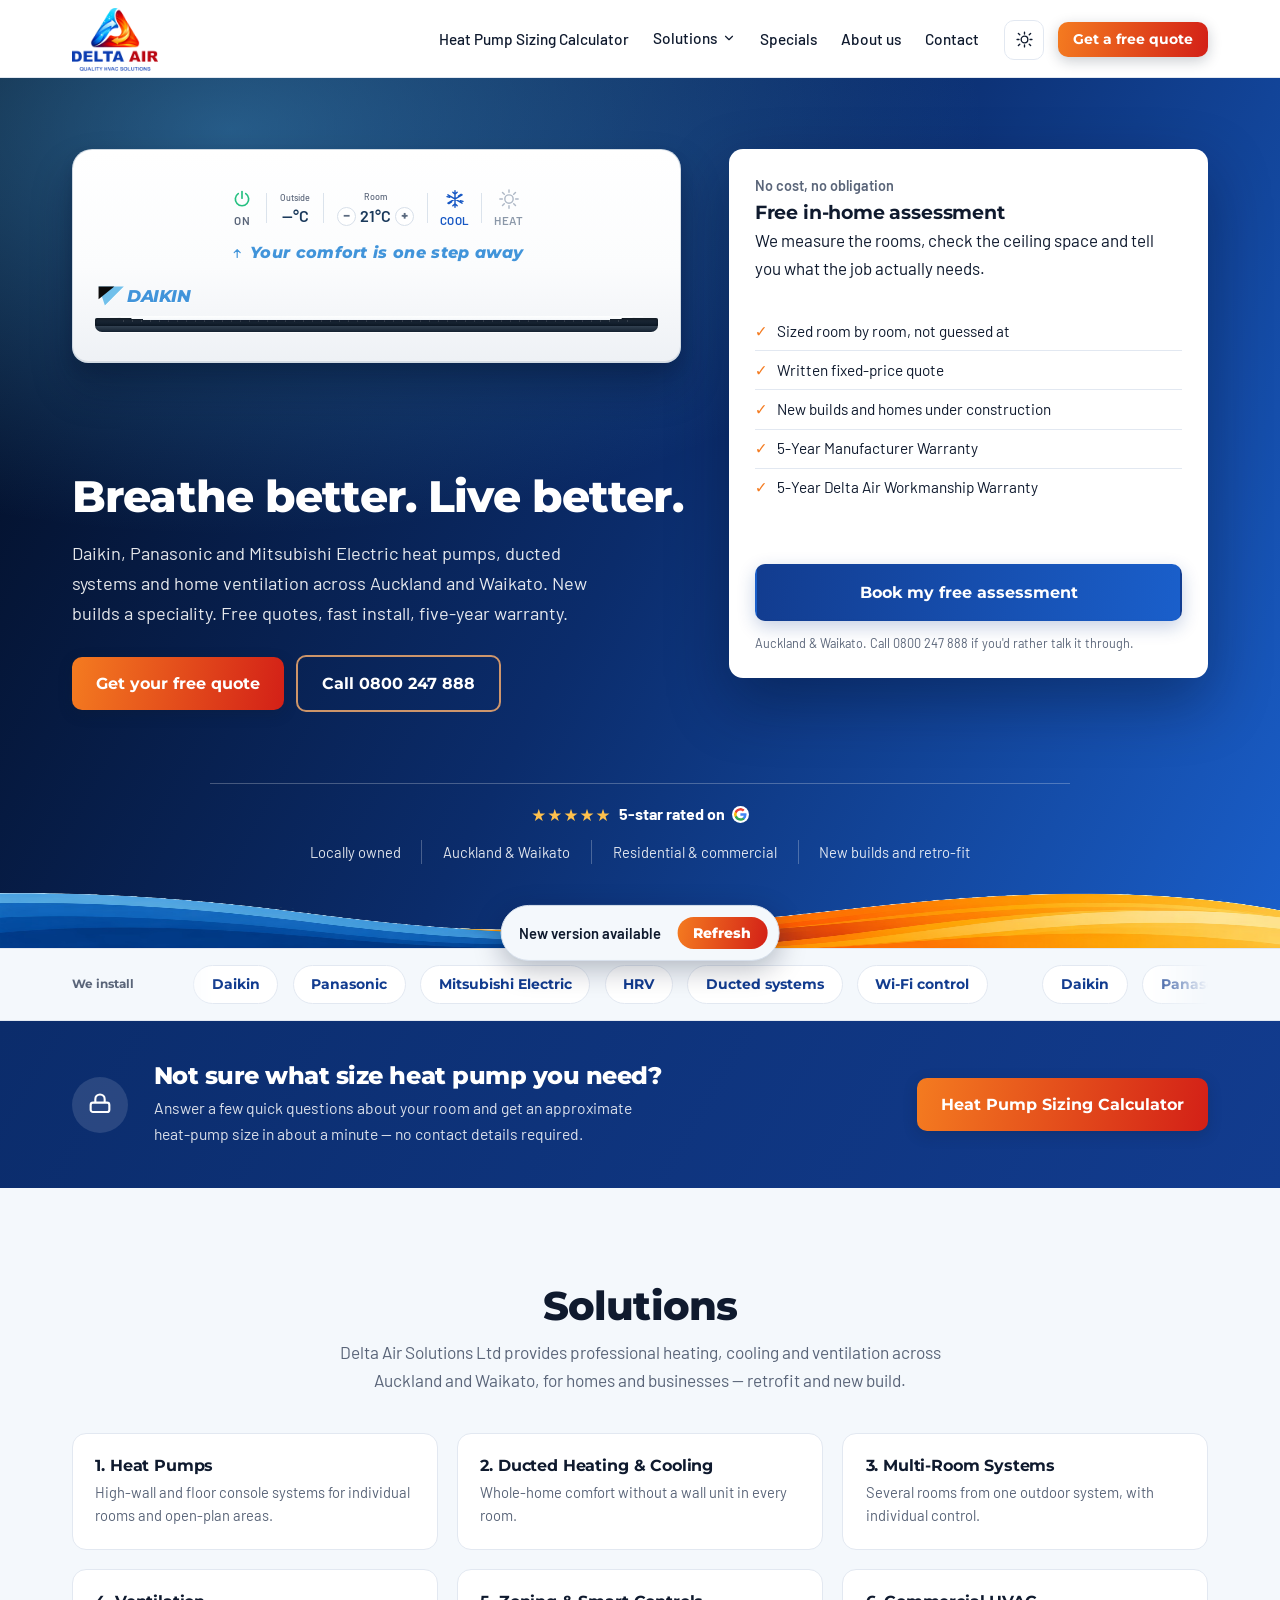
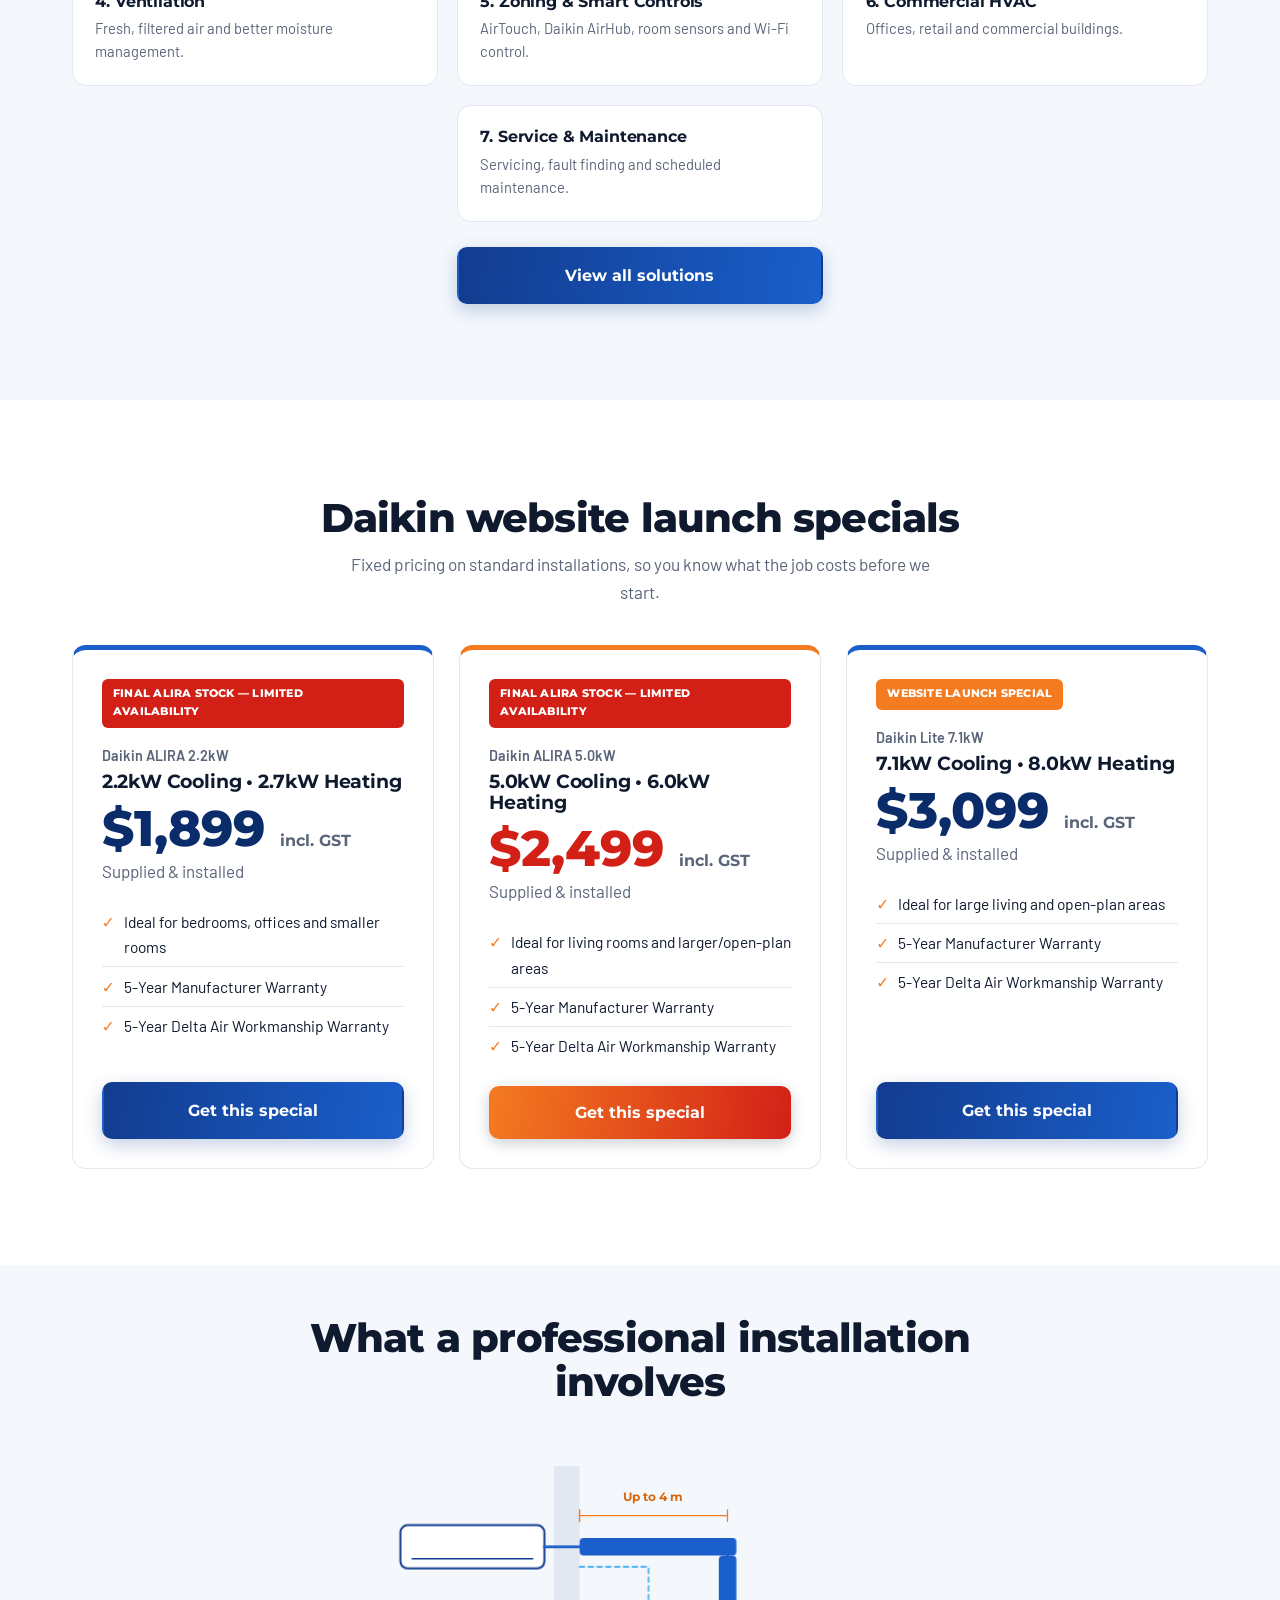
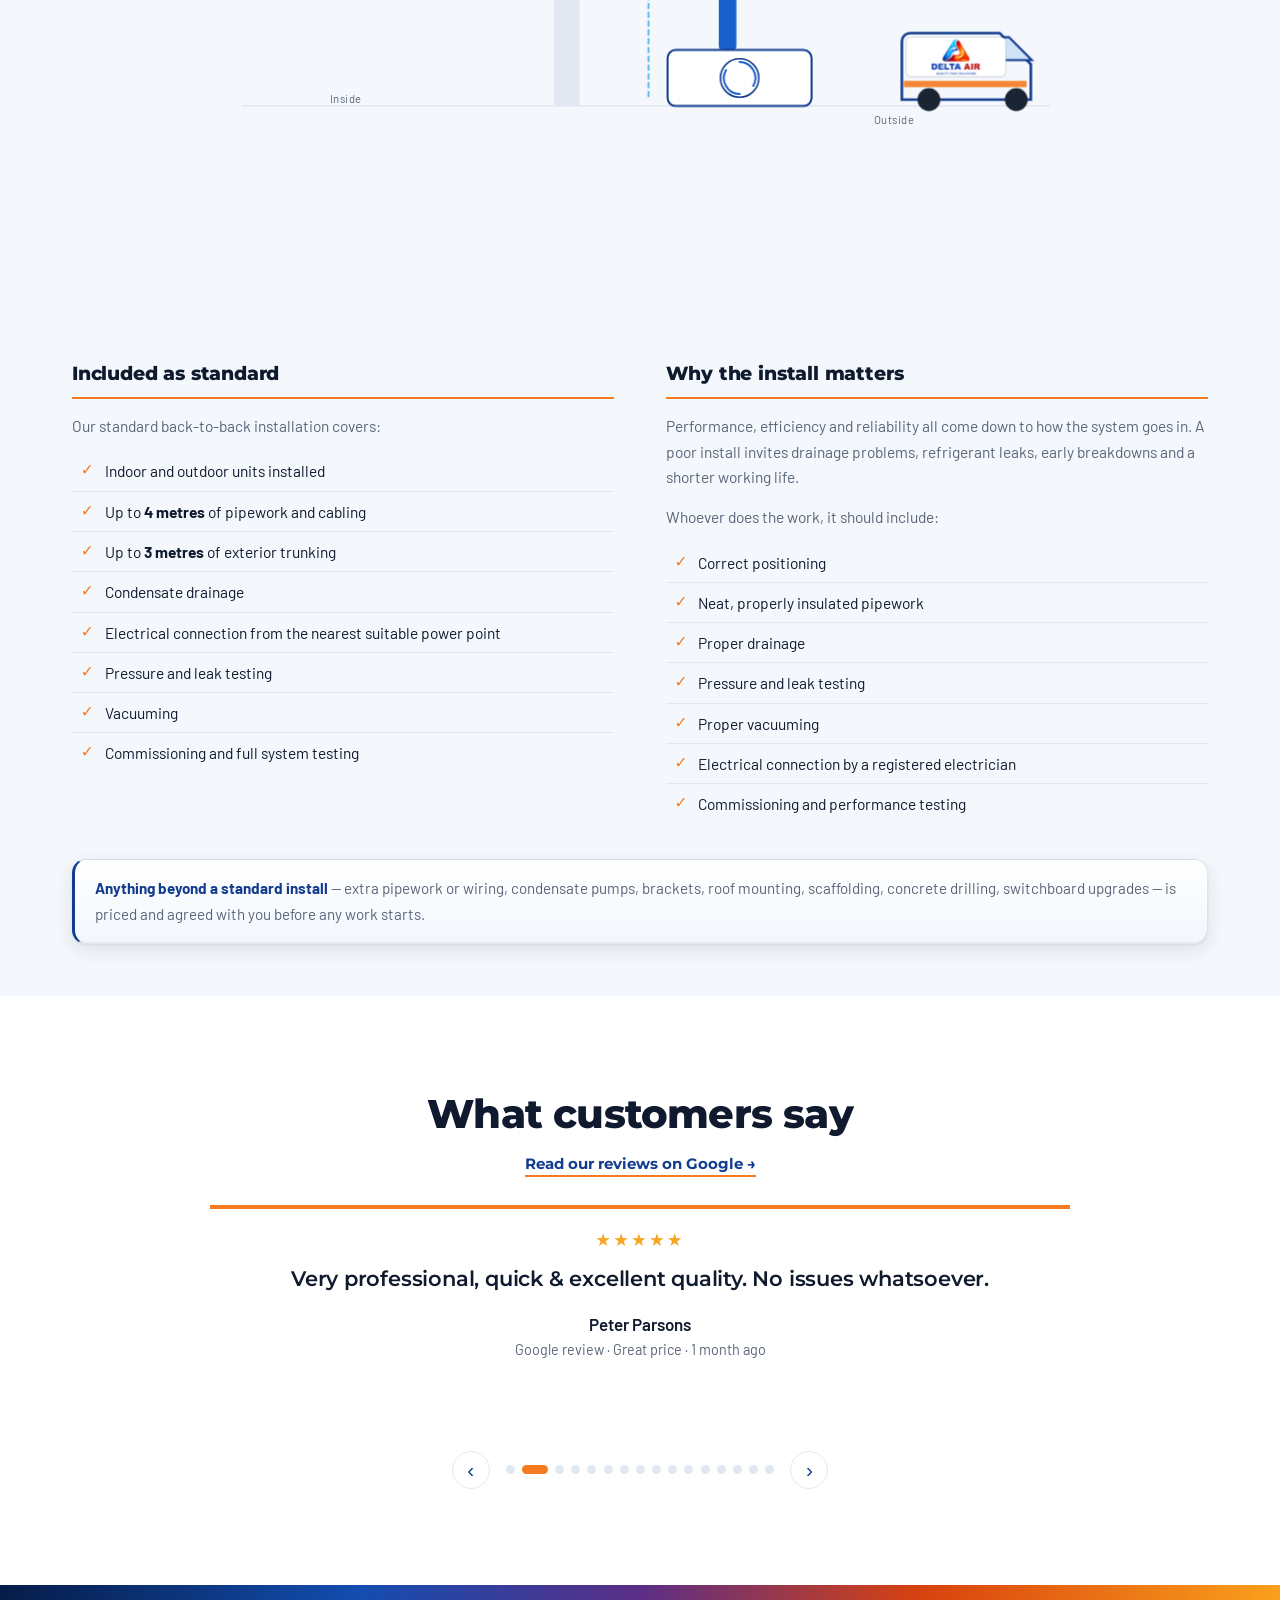
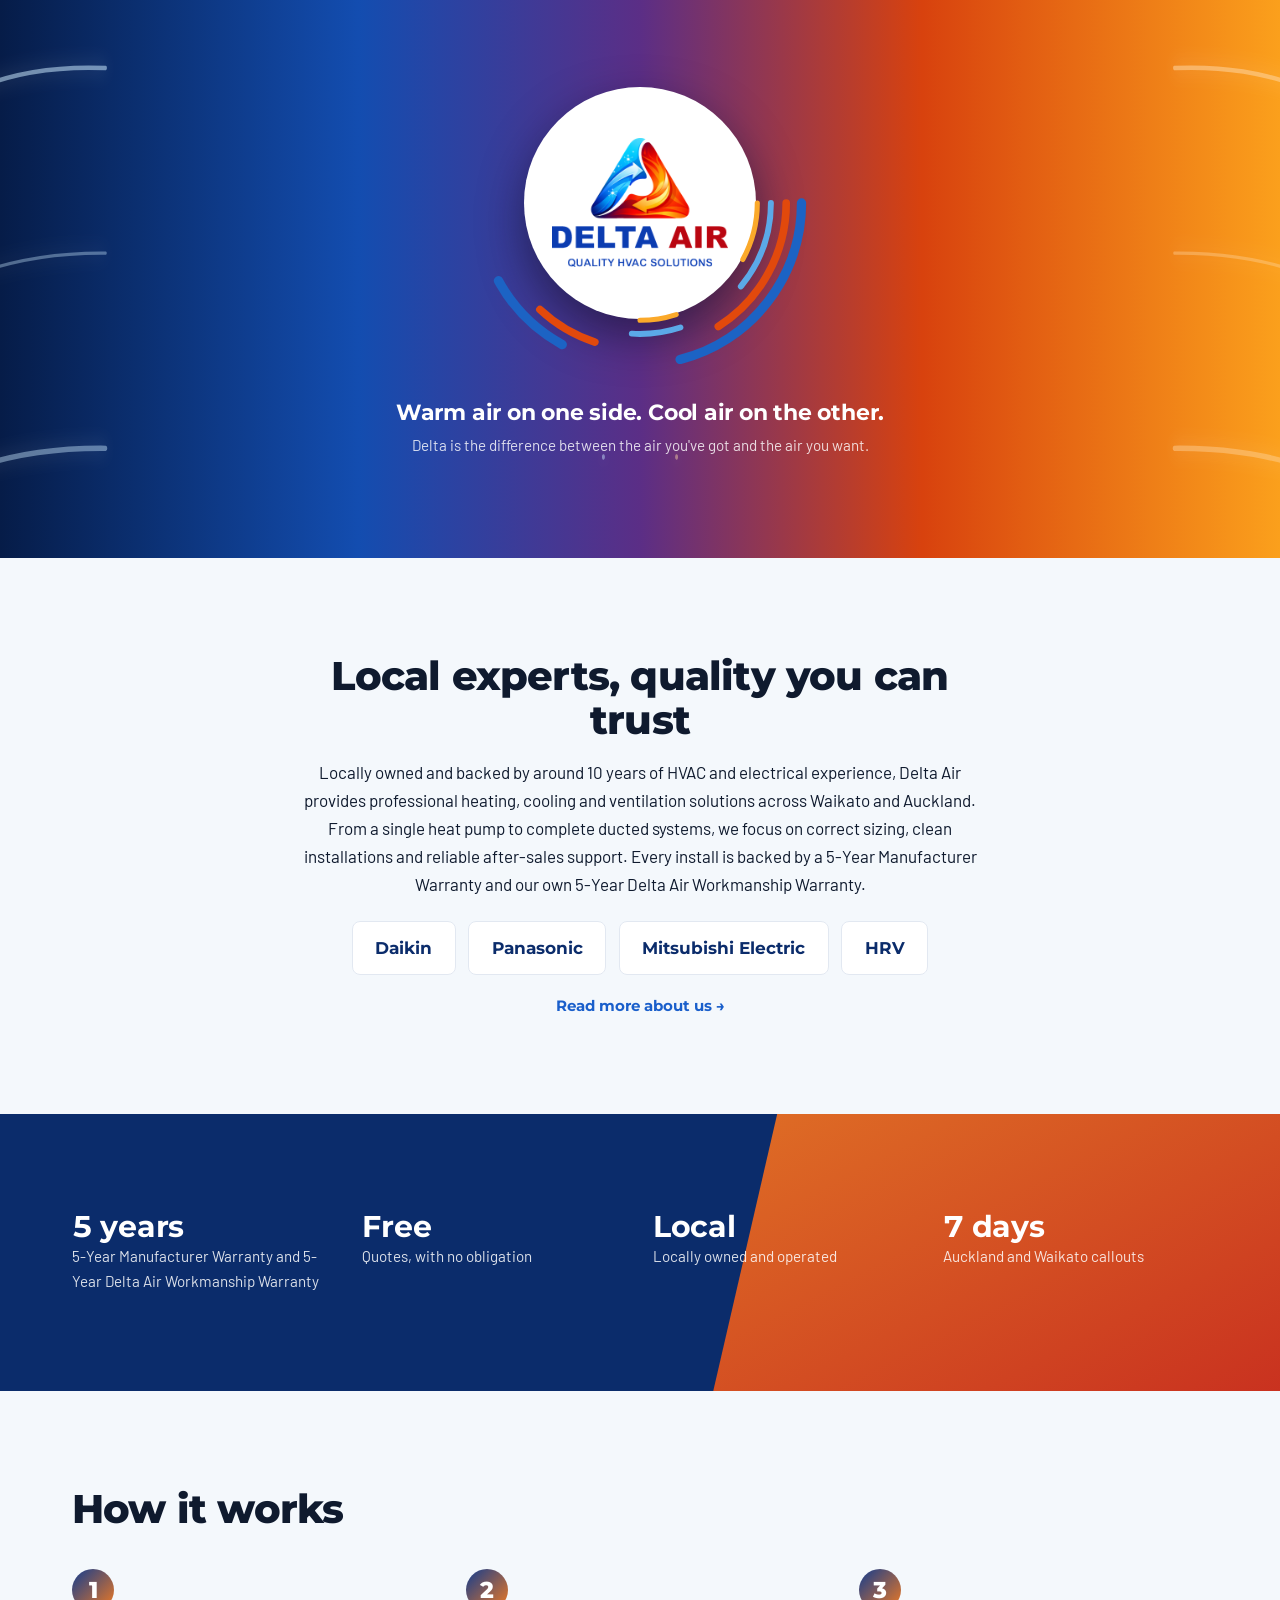
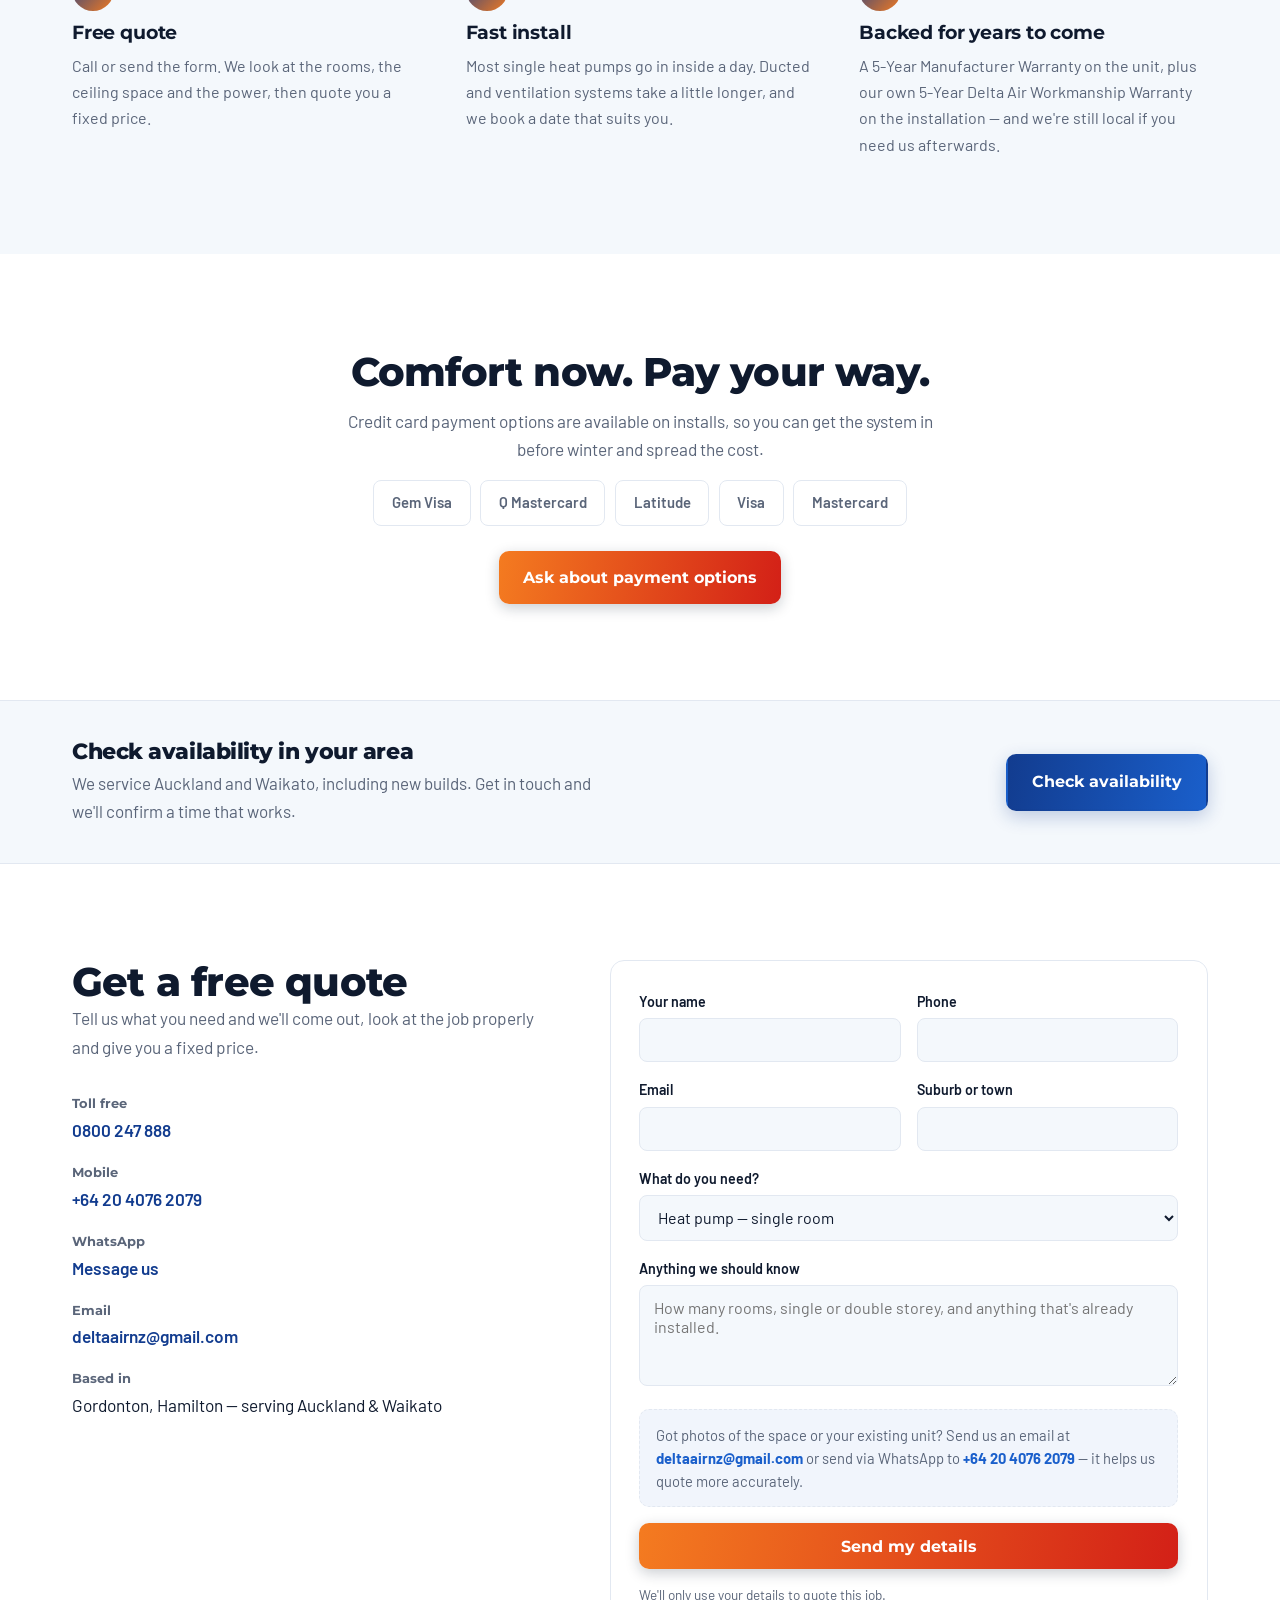
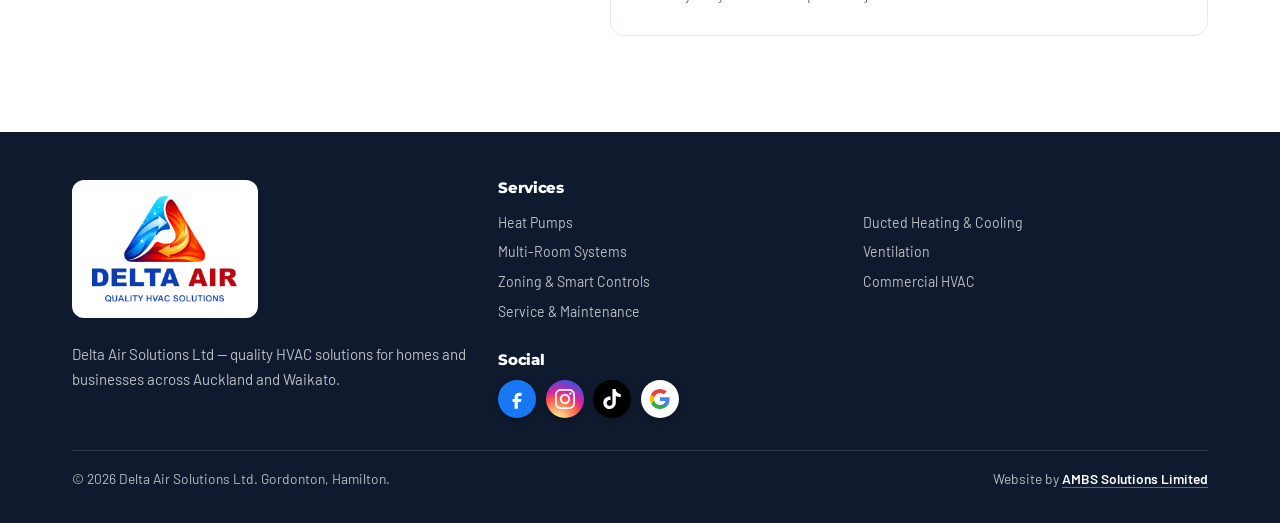
==== commit bddfd63f: "Add files via upload" ====
--- a/index.html
+++ b/index.html
@@ -49,7 +49,7 @@
 <!-- Bump this alongside CACHE_VERSION in sw.js and the version in version.json
      on every deploy — it's what the page compares against to know a new
      version has shipped. Keep all three identical. -->
-<meta name="app-version" content="delta-air-v104">
+<meta name="app-version" content="delta-air-v105">
 
 <!-- Tells Google the phone numbers, service areas and hours directly.
      UPDATE the address, hours and NZBN once confirmed, and change the
@@ -1484,9 +1484,6 @@
   background-color:transparent!important;
   background-clip:border-box!important;
 }
-
-/* Reviews heading and its Google link sit centred over the review cards. */
-.head--centred{text-align:center;max-width:70ch;margin-left:auto;margin-right:auto}
 .revs__link--centred{text-align:center}
 
 /* The reviews carousel has a max-width but no auto margins, so it sat left
@@ -2098,625 +2095,18 @@
    being set smaller (13.8px vs 14.7px). The guard existed only on the promo
    strip; applying it at the root makes every declared size authoritative. */
 html{-webkit-text-size-adjust:100%;text-size-adjust:100%}
-
-
-
-/* ===== Installation: what's included vs what good looks like =====
-   Two parallel lists rather than two prose cards. The content is a
-   specification on one side and a quality checklist on the other, so it is
-   set as lists with the quantities (4m, 3m) carrying weight -- those are the
-   numbers a customer compares between quotes. The caveat sits below both
-   because it governs both, not just the inclusions. */
-.installpair{
-  display:grid;
-  grid-template-columns:repeat(auto-fit,minmax(min(320px,100%),1fr));
-  gap:clamp(1.6rem,4vw,3.2rem);
-  align-items:start;
-}
-.installpair__col h3{
-  margin:0 0 .6rem;
-  font-family:"Montserrat",sans-serif;
-  font-weight:800;
-  font-size:1.16rem;
-  line-height:1.25;
-  color:var(--ink,#0F1A2E);
-  padding-bottom:.7rem;
-  border-bottom:2px solid var(--orange-500,#F2790A);
-}
-.installpair__intro{
-  margin:.9rem 0 .8rem;
-  font-size:.97rem;
-  line-height:1.65;
-  color:var(--muted,#5A6579);
-}
-.installpair__spec{list-style:none;margin:0;padding:0}
-.installpair__spec li{
-  display:flex;
-  gap:.6rem;
-  align-items:flex-start;
-  padding:.5rem 0;
-  font-size:.97rem;
-  line-height:1.5;
-  color:var(--ink,#0F1A2E);
-  border-bottom:1px solid var(--line,#E2E8F1);
-}
-.installpair__spec li:last-child{border-bottom:0}
-.installpair__spec .tick{color:var(--orange-500,#F2790A);font-weight:800;flex:none;line-height:1.5}
-.installpair__spec b{font-weight:700}
-/* Embossed plate, matching the diagram's write-up card. The leading edge and
-   the tint follow the hero unit's mode — blue on COOL, orange on HEAT — via
-   data-hero-mode mirrored onto <html> by setMode(). Pages without the hero
-   unit (the calculator) fall back to the brand blue default below. */
-.installpair__caveat{
-  --caveat-edge:#123C8F;
-  --caveat-text:#123C8F;
-  --caveat-top:#FFFFFF;
-  --caveat-bot:#F2F7FD;
-  margin:clamp(1.6rem,3vw,2.2rem) 0 0;
-  padding:1.05rem 1.25rem;
-  background:linear-gradient(180deg,var(--caveat-top) 0%,var(--caveat-bot) 100%);
-  border:1px solid rgba(15,26,46,.10);
-  border-left:3px solid var(--caveat-edge);
-  border-radius:14px;
-  box-shadow:
-    inset 0 1px 0 rgba(255,255,255,.95),
-    inset 0 -1px 0 rgba(15,26,46,.05),
-    0 1px 2px rgba(15,26,46,.07),
-    0 6px 18px rgba(15,26,46,.10);
-  transition:border-left-color .4s ease,background .4s ease;
-  font-size:.95rem;
-  line-height:1.65;
-  color:var(--muted,#5A6579);
-}
-html[data-hero-mode="cooling"] .installpair__caveat{
-  --caveat-edge:#123C8F;--caveat-text:#123C8F;--caveat-bot:#F2F7FD}
-html[data-hero-mode="heating"] .installpair__caveat{
-  --caveat-edge:#F2790A;--caveat-text:#A64E08;--caveat-bot:#FDF6EF}
-
-/* The opening phrase carries the mode colour. The edge bar can use the vivid
-   orange, but text cannot -- #F2790A on white is 2.9:1. #A64E08 is 5.40:1. */
-.installpair__lead{font-weight:700;color:var(--caveat-text);transition:color .4s ease}
 @media (prefers-reduced-motion:reduce){.installpair__lead{transition:none}}
-@media (prefers-reduced-motion:reduce){
-  .installpair__caveat{transition:none}
-}
-@media (prefers-color-scheme: dark){
-  html:not([data-theme="light"]) .installpair__col h3{color:#F2F6FB}
-  html:not([data-theme="light"]) .installpair__spec li{
-    color:rgba(255,255,255,.88);border-bottom-color:rgba(255,255,255,.12)}
-  html:not([data-theme="light"]) .installpair__intro,
-  html:not([data-theme="light"]) .installpair__caveat{color:rgba(255,255,255,.75)}
-  html:not([data-theme="light"]) .installpair__caveat{
-    --caveat-top:#16233A;--caveat-bot:#101A2C;
-    border-color:rgba(255,255,255,.10);
-    border-left-color:var(--caveat-edge);
-    box-shadow:
-      inset 0 1px 0 rgba(255,255,255,.07),
-      inset 0 -1px 0 rgba(0,0,0,.35),
-      0 2px 4px rgba(0,0,0,.35),
-      0 8px 22px rgba(0,0,0,.45)}
-  html:not([data-theme="light"])[data-hero-mode="cooling"] .installpair__caveat{--caveat-edge:#7FB0FF;--caveat-text:#7FB0FF}
-  html:not([data-theme="light"])[data-hero-mode="heating"] .installpair__caveat{--caveat-edge:#FF9A5A;--caveat-text:#FFA24D}
-  html:not([data-theme="light"]) .installpair__caveat{--caveat-edge:#7FB0FF;--caveat-text:#7FB0FF}
-}
-html[data-theme="dark"] .installpair__col h3{color:#F2F6FB}
-html[data-theme="dark"] .installpair__spec li{
-  color:rgba(255,255,255,.88);border-bottom-color:rgba(255,255,255,.12)}
-html[data-theme="dark"] .installpair__intro,
-html[data-theme="dark"] .installpair__caveat{color:rgba(255,255,255,.75)}
-html[data-theme="dark"] .installpair__caveat{
-  --caveat-top:#16233A;--caveat-bot:#101A2C;
-  --caveat-edge:#7FB0FF;
-  --caveat-text:#7FB0FF;
-  border-color:rgba(255,255,255,.10);
-  border-left-color:var(--caveat-edge);
-  box-shadow:
-    inset 0 1px 0 rgba(255,255,255,.07),
-    inset 0 -1px 0 rgba(0,0,0,.35),
-    0 2px 4px rgba(0,0,0,.35),
-    0 8px 22px rgba(0,0,0,.45)}
-html[data-theme="dark"][data-hero-mode="heating"] .installpair__caveat{--caveat-edge:#FF9A5A;--caveat-text:#FFA24D}
-
-/* ===== Standard install, drawn =====
-   Most people don't know what "back-to-back" means, and it is the single thing
-   that decides whether a quote is simple or complicated. A cross-section says
-   it faster than the paragraph did, and gives the 4m/3m figures something to
-   attach to. Line art rather than illustration: this is a spec, not decor. */
-.installdiag{margin:0 0 clamp(1.8rem,4vw,2.6rem);text-align:center}
-.installdiag svg{
-  width:100%;
-  max-width:860px;
-  height:auto;
-  display:block;
-  margin:0 auto;
-  overflow:visible;
-}
-.installdiag figcaption{
-  margin-top:.9rem;
-  font-size:.92rem;
-  line-height:1.55;
-  color:var(--muted,#5A6579);
-  max-width:56ch;
-  margin-inline:auto;
-}
-.idg-ground{stroke:var(--line,#E2E8F1);stroke-width:2}
-.idg-wall{fill:var(--line,#E2E8F1);opacity:.65}
-.idg-unit{fill:var(--card,#fff);stroke:var(--blue-800,#123C8F);stroke-width:2.5}
-.idg-vent{stroke:var(--blue-800,#123C8F);stroke-width:2;opacity:.45}
-.idg-air{fill:none;stroke:var(--blue-400,#4FB2EE);stroke-width:2.5;stroke-linecap:round;opacity:.8}
-.idg-pipe{fill:none;stroke:var(--blue-600,#1A5FCB);stroke-width:3.5;stroke-linecap:round;stroke-linejoin:round}
-.idg-trunk{fill:var(--blue-600,#1A5FCB);opacity:.16}
-.idg-drain{fill:none;stroke:var(--blue-400,#4FB2EE);stroke-width:2.2;stroke-dasharray:6 5;stroke-linecap:round}
-.idg-fan{fill:none;stroke:var(--blue-800,#123C8F);stroke-width:2;opacity:.5}
-.idg-fanblade{fill:none;stroke:var(--blue-600,#1A5FCB);stroke-width:2.5;stroke-linecap:round}
-.idg-dim line{stroke:var(--orange-500,#F2790A);stroke-width:1.8}
-.idg-dim text{fill:var(--orange-600,#D9660A);font-family:"Montserrat",sans-serif;font-weight:700;font-size:15px}
-.idg-call line{stroke:var(--muted,#5A6579);stroke-width:1.4;opacity:.55}
-.idg-call text{fill:var(--muted,#5A6579);font-family:"Barlow",sans-serif;font-size:15px}
-.idg-side{fill:var(--muted,#5A6579);font-family:"Barlow",sans-serif;font-size:14px;letter-spacing:.04em;opacity:.8}
-@media (prefers-color-scheme: dark){
-  html:not([data-theme="light"]) .installdiag figcaption{color:rgba(255,255,255,.72)}
-  html:not([data-theme="light"]) .idg-ground{stroke:rgba(255,255,255,.22)}
-  html:not([data-theme="light"]) .idg-wall{fill:rgba(255,255,255,.14);opacity:1}
-  html:not([data-theme="light"]) .idg-unit{fill:#0F1A2E;stroke:#9CC6FF}
-  html:not([data-theme="light"]) .idg-vent{stroke:#9CC6FF}
-  html:not([data-theme="light"]) .idg-pipe,
-  html:not([data-theme="light"]) .idg-fanblade{stroke:#9CC6FF}
-  html:not([data-theme="light"]) .idg-trunk{fill:#9CC6FF;opacity:.2}
-  html:not([data-theme="light"]) .idg-fan{stroke:#9CC6FF;opacity:.45}
-  html:not([data-theme="light"]) .idg-dim text{fill:#FFAE63}
-  html:not([data-theme="light"]) .idg-dim line{stroke:#FF9A5A}
-  html:not([data-theme="light"]) .idg-call line{stroke:rgba(255,255,255,.4)}
-  html:not([data-theme="light"]) .idg-call text,
-  html:not([data-theme="light"]) .idg-side{fill:rgba(255,255,255,.72)}
-}
-html[data-theme="dark"] .installdiag figcaption{color:rgba(255,255,255,.72)}
-html[data-theme="dark"] .idg-ground{stroke:rgba(255,255,255,.22)}
-html[data-theme="dark"] .idg-wall{fill:rgba(255,255,255,.14);opacity:1}
-html[data-theme="dark"] .idg-unit{fill:#0F1A2E;stroke:#9CC6FF}
-html[data-theme="dark"] .idg-vent{stroke:#9CC6FF}
-html[data-theme="dark"] .idg-pipe,
-html[data-theme="dark"] .idg-fanblade{stroke:#9CC6FF}
-html[data-theme="dark"] .idg-trunk{fill:#9CC6FF;opacity:.2}
-html[data-theme="dark"] .idg-fan{stroke:#9CC6FF;opacity:.45}
-html[data-theme="dark"] .idg-dim text{fill:#FFAE63}
-html[data-theme="dark"] .idg-dim line{stroke:#FF9A5A}
-html[data-theme="dark"] .idg-call line{stroke:rgba(255,255,255,.4)}
-html[data-theme="dark"] .idg-call text,
-html[data-theme="dark"] .idg-side{fill:rgba(255,255,255,.72)}
-
-/* The list rows were display:flex, so every text node between the tick and the
-   <b> became its own flex item -- "Up to | 4 metres | of pipework" rendered as
-   three columns. Block rows with an inline tick let the text wrap normally. */
-.installpair__spec li{display:block;padding-left:2.05rem;position:relative}
-.installpair__spec li .tick{position:absolute;left:.55rem;top:.5rem}
-
-/* The diagram is drawn on a 900-unit canvas; squeezed into a 350px phone the
-   labels fall below 6px. Hold a legible minimum and let the figure scroll
-   sideways within itself rather than shrinking the type into illegibility. */
-
-/* ===== Interactive install diagram =====
-   Static callout labels crowded the drawing and were unreadable on a phone.
-   The labels now live in a panel below, revealed on hover, focus or tap, so
-   the drawing stays clean and every part gets a full sentence instead of two
-   words. Keyboard-reachable; the panel is aria-live so it is announced. */
-.installdiag{margin:0 0 clamp(1.8rem,4vw,2.6rem)}
-.installdiag svg{width:100%;max-width:860px;height:auto;display:block;margin:0 auto}
-.idg-hit{fill:transparent;stroke:none}
-.idg-hot{cursor:pointer;outline:none}
-.idg-hot .idg-unit,.idg-hot .idg-pipe,.idg-hot .idg-trunk,
-.idg-hot .idg-drain,.idg-hot .idg-fan,.idg-hot .idg-fanblade,
-.idg-hot .idg-air,.idg-hot .idg-vent,.idg-hot .idg-dim{
-  transition:opacity .18s ease, stroke-width .18s ease;
-}
-/* dim the parts you are not looking at, rather than glowing the one you are */
-.installdiag.is-picked .idg-hot{opacity:.32}
-.installdiag.is-picked .idg-hot.is-on{opacity:1}
-.idg-hot.is-on .idg-pipe{stroke-width:5}
-.idg-hot.is-on .idg-unit{stroke-width:3.5}
-.idg-hot:focus-visible .idg-hit{
-  stroke:var(--orange-500,#F2790A);stroke-width:2.5;stroke-dasharray:5 4;fill:none}
-.installdiag__hint{
-  margin:.7rem auto 0;text-align:center;font-size:.86rem;
-  color:var(--muted,#5A6579);opacity:.85}
-.installdiag__panel{
-  margin:.9rem auto 0;max-width:640px;
-  /* embossed: a raised plate rather than a flat card — soft top highlight,
-     grounded drop shadow, and the orange rule down the leading edge */
-  background:linear-gradient(180deg,#FFFFFF 0%,#F7FAFD 100%);
-  border:1px solid rgba(15,26,46,.10);
-  border-left:3px solid var(--orange-500,#F2790A);
-  border-radius:14px;
-  padding:1.05rem 1.25rem;
-  min-height:118px;
-  box-shadow:
-    inset 0 1px 0 rgba(255,255,255,.95),
-    inset 0 -1px 0 rgba(15,26,46,.05),
-    0 1px 2px rgba(15,26,46,.07),
-    0 6px 18px rgba(15,26,46,.10);
-}
-.installdiag__panel{text-align:left}
-.installdiag__panel h4{
-  margin:0 0 .4rem;font-family:"Montserrat",sans-serif;font-weight:800;
-  font-size:1rem;line-height:1.3;color:var(--ink,#0F1A2E)}
-.installdiag__panel p{margin:0;font-size:.95rem;line-height:1.6;color:var(--muted,#5A6579)}
-@media(prefers-reduced-motion:reduce){
-  .installdiag .idg-hot *{transition:none}
-}
-@media(max-width:700px){
-  .installdiag svg{min-width:0}
-  .installdiag__panel{min-height:150px}
-}
-@media (prefers-color-scheme: dark){
-  html:not([data-theme="light"]) .installdiag__panel{
-    background:linear-gradient(180deg,#16233A 0%,#101A2C 100%);
-    border-color:rgba(255,255,255,.10);
-    border-left-color:#FF9A5A;
-    box-shadow:
-      inset 0 1px 0 rgba(255,255,255,.07),
-      inset 0 -1px 0 rgba(0,0,0,.35),
-      0 2px 4px rgba(0,0,0,.35),
-      0 8px 22px rgba(0,0,0,.45)}
-  html:not([data-theme="light"]) .installdiag__panel h4{color:#F2F6FB}
-  html:not([data-theme="light"]) .installdiag__panel p,
-  html:not([data-theme="light"]) .installdiag__hint{color:rgba(255,255,255,.75)}
-}
-html[data-theme="dark"] .installdiag__panel{
-  background:linear-gradient(180deg,#16233A 0%,#101A2C 100%);
-  border-color:rgba(255,255,255,.10);
-  border-left-color:#FF9A5A;
-  box-shadow:
-    inset 0 1px 0 rgba(255,255,255,.07),
-    inset 0 -1px 0 rgba(0,0,0,.35),
-    0 2px 4px rgba(0,0,0,.35),
-    0 8px 22px rgba(0,0,0,.45)}
-html[data-theme="dark"] .installdiag__panel h4{color:#F2F6FB}
-html[data-theme="dark"] .installdiag__panel p,
-html[data-theme="dark"] .installdiag__hint{color:rgba(255,255,255,.75)}
-
-/* ===== Diagram animation =====
-   Two layers, kept separate so they don't fight each other:
-   1. A one-off build-in when the figure scrolls into view, animating the
-      CHILDREN of each hotspot group. The hover dimming animates the GROUP's
-      opacity, so the two compose instead of overriding one another.
-   2. Continuous motion on the fan and airflow, which is what makes the thing
-      read as a working system rather than a drawing.
-   All of it is off under prefers-reduced-motion. */
-/* Hidden only once the script has confirmed it is running (.js-anim). Without
-   JS, or if the script throws, the diagram renders fully rather than staying
-   invisible behind an animation that will never start. */
-.installdiag.js-anim svg .idg-hot > *,
-.installdiag.js-anim svg .idg-wall,
-.installdiag.js-anim svg .idg-ground,
-.installdiag.js-anim svg .idg-side{opacity:0}
-.installdiag.is-ready svg .idg-hot > *,
-.installdiag.is-ready svg .idg-wall,
-.installdiag.is-ready svg .idg-ground,
-.installdiag.is-ready svg .idg-side{
-  animation:idgIn .5s ease-out forwards;
-}
 @keyframes idgIn{from{opacity:0;transform:translateY(6px)}to{opacity:1;transform:none}}
-
-/* build order: structure, then indoor unit, pipe run, trunking, drain, outdoor */
-.installdiag.is-ready svg .idg-ground{animation-delay:0s}
-.installdiag.is-ready svg .idg-wall{animation-delay:.08s}
-.installdiag.is-ready svg .idg-side{animation-delay:.16s}
-.installdiag.is-ready svg .idg-hot[data-part="indoor"] > *{animation-delay:.24s}
-.installdiag.is-ready svg .idg-hot[data-part="pipe"] > *{animation-delay:.42s}
-.installdiag.is-ready svg .idg-hot[data-part="trunk"] > *{animation-delay:.62s}
-.installdiag.is-ready svg .idg-hot[data-part="drain"] > *{animation-delay:.78s}
-.installdiag.is-ready svg .idg-hot[data-part="outdoor"] > *{animation-delay:.9s}
-
-/* the pipe draws itself along its length rather than just fading in */
-.installdiag.is-ready svg .idg-pipe{
-  stroke-dasharray:420;
-  stroke-dashoffset:420;
-  animation:idgIn .3s ease-out .42s forwards, idgDraw 1s ease-out .42s forwards;
-}
 @keyframes idgDraw{to{stroke-dashoffset:0}}
-
-/* continuous: the fan turns, the air moves */
-.installdiag.is-ready svg .idg-fanblade{
-  transform-box:view-box;transform-origin:662px 295px;
-  animation:idgIn .4s ease-out .9s forwards, idgSpin 3.2s linear 1.3s infinite;
-}
 @keyframes idgSpin{to{transform:rotate(360deg)}}
-/* Airflow only once the system is actually running. The arcs used to puff from
-   the moment the drawing built itself, which said the unit was blowing air
-   before it had been mounted. They now wait for the commissioning stage and
-   stay on from then, because the system has been left running. */
-/* These selectors carry .idg-hot deliberately. The build-in rule
-   ".installdiag.is-ready svg .idg-hot > *" runs idgIn forwards, which lands on
-   opacity:1, so a plainer .idg-air selector loses the specificity fight and the
-   arcs stay visible however hard you hide them. */
-.installdiag.js-anim svg .idg-hot > .idg-air{animation:none;opacity:0}
-.installdiag.is-ready.is-running svg .idg-hot > .idg-air{
-  animation:idgIn .4s ease-out forwards, idgPuff 3s ease-in-out .9s infinite;
-}
-.installdiag.is-ready.is-running svg .idg-hot > .idg-air:nth-of-type(2){animation-delay:.36s,1.35s}
-@media(prefers-reduced-motion:reduce){
-  .installdiag.is-ready.is-running svg .idg-hot > .idg-air{opacity:.8;animation:none}
-}
 @keyframes idgPuff{
   0%,100%{opacity:.35;transform:translateX(0)}
   45%{opacity:.9;transform:translateX(14px)}
 }
-/* condensate creeping down the drain line */
-.installdiag.is-ready svg .idg-drain{
-  animation:idgIn .4s ease-out .78s forwards, idgDrip 4s linear 1.4s infinite;
-}
 @keyframes idgDrip{to{stroke-dashoffset:-44}}
-
-@media(prefers-reduced-motion:reduce){
-  /* Must match the .js-anim specificity that hides these, or the override
-     loses and the diagram renders empty for anyone who reduces motion. */
-  .installdiag.js-anim svg .idg-hot > *,
-  .installdiag.js-anim svg .idg-wall,
-  .installdiag.js-anim svg .idg-ground,
-  .installdiag.js-anim svg .idg-side{opacity:1!important}
-  .installdiag svg *{animation:none!important;stroke-dashoffset:0!important}
-}
-
-/* ===== Walkthrough: stages, badges, controls ===== */
-.installdiag__step{
-  margin:0 0 .3rem;font-family:"Montserrat",sans-serif;font-weight:700;
-  font-size:.76rem;letter-spacing:.06em;text-transform:uppercase;
-  color:var(--orange-600,#D9660A)}
-.installdiag__why{
-  margin:.6rem 0 0;padding-top:.6rem;border-top:1px dashed var(--line,#E2E8F1);
-  font-size:.9rem;line-height:1.55;color:var(--muted,#5A6579);font-style:italic}
-.installdiag__why::before{content:"Why it matters: ";font-style:normal;font-weight:700;color:var(--ink,#0F1A2E)}
-.installdiag__nav{
-  display:flex;align-items:center;justify-content:center;gap:.9rem;
-  margin:.9rem auto 0;max-width:640px;flex-wrap:wrap}
-.installdiag__btn{
-  appearance:none;border:1px solid var(--line,#E2E8F1);background:var(--card,#fff);
-  color:var(--ink,#0F1A2E);font-family:"Montserrat",sans-serif;font-weight:700;
-  font-size:.88rem;padding:.55rem 1rem;border-radius:999px;cursor:pointer;
-  transition:background .18s ease,border-color .18s ease,opacity .18s ease}
-.installdiag__btn:hover:not(:disabled){border-color:var(--orange-500,#F2790A)}
-.installdiag__btn:disabled{opacity:.4;cursor:default}
-.installdiag__btn:focus-visible{outline:2px solid var(--orange-500,#F2790A);outline-offset:2px}
-.installdiag__dots{display:flex;gap:.45rem}
-.installdiag__dot{
-  width:9px;height:9px;border-radius:50%;background:var(--line,#E2E8F1);
-  cursor:pointer;transition:background .18s ease,width .18s ease}
-.installdiag__dot.is-on{background:var(--orange-500,#F2790A);width:22px;border-radius:5px}
-@media (prefers-color-scheme: dark){
-  html:not([data-theme="light"]) .installdiag__step{color:#FFAE63}
-  html:not([data-theme="light"]) .installdiag__why{
-    color:rgba(255,255,255,.72);border-top-color:rgba(255,255,255,.18)}
-  html:not([data-theme="light"]) .installdiag__why::before{color:#F2F6FB}
-  html:not([data-theme="light"]) .installdiag__btn{
-    background:var(--surface-2,#111B2C);border-color:rgba(255,255,255,.18);color:#F2F6FB}
-  html:not([data-theme="light"]) .installdiag__dot{background:rgba(255,255,255,.22)}
-}
-html[data-theme="dark"] .installdiag__step{color:#FFAE63}
-html[data-theme="dark"] .installdiag__why{
-  color:rgba(255,255,255,.72);border-top-color:rgba(255,255,255,.18)}
-html[data-theme="dark"] .installdiag__why::before{color:#F2F6FB}
-html[data-theme="dark"] .installdiag__btn{
-  background:var(--surface-2,#111B2C);border-color:rgba(255,255,255,.18);color:#F2F6FB}
-html[data-theme="dark"] .installdiag__dot{background:rgba(255,255,255,.22)}
-/* ===== The installer =====
-   Parked off-stage until a walkthrough stage is chosen, then walks to the part
-   being described. Parts already fitted stay solid, parts still to come are
-   ghosted, so the drawing reads as a job in progress. */
-.idg-worker{opacity:0;transform:translate(300px,330px);transition:transform .55s cubic-bezier(.4,0,.2,1),opacity .3s ease}
-.idg-worker.is-active{opacity:1}
-.idg-ladder{opacity:0;transition:opacity .3s ease}
-.idg-ladder line{stroke:var(--muted,#5A6579);stroke-width:3;stroke-linecap:round;opacity:.55}
-.idg-worker.on-ladder .idg-ladder{opacity:1}
-.idg-worker.on-ladder .idg-person{transform:translateY(-54px);transition:transform .45s ease}
-.idg-person{transition:transform .45s ease}
-/* the working arm keeps busy while the stage is shown */
-.idg-worker.is-active .idg-arm{
-  transform-box:fill-box;transform-origin:0% 100%;
-  animation:idgWork 1.1s ease-in-out infinite}
 @keyframes idgWork{0%,100%{transform:rotate(0deg)}50%{transform:rotate(-16deg)}}
-/* build progress */
-.installdiag.is-picked .idg-hot.is-done{opacity:.75}
-.installdiag.is-picked .idg-hot.is-pending{opacity:.12}
-.installdiag.is-picked .idg-hot.is-pending @media(prefers-reduced-motion:reduce){
-  .idg-worker,.idg-person,.idg-ladder{transition:none}
-  .idg-worker.is-active .idg-arm{animation:none}
-}
-@media (prefers-color-scheme: dark){
-  html:not([data-theme="light"]) .idg-torso{fill:#4A7FD4}
-  html:not([data-theme="light"]) .idg-limb{stroke:#4A7FD4}
-  html:not([data-theme="light"]) .idg-head{stroke:#4A7FD4}
-  html:not([data-theme="light"]) .idg-ladder line{stroke:rgba(255,255,255,.55)}
-}
-html[data-theme="dark"] .idg-torso{fill:#4A7FD4}
-html[data-theme="dark"] .idg-limb{stroke:#4A7FD4}
-html[data-theme="dark"] .idg-head{stroke:#4A7FD4}
-html[data-theme="dark"] .idg-ladder line{stroke:rgba(255,255,255,.55)}
-
-/* ===== Installer detail: kit, tools per stage ===== */
-.idg-boot{fill:#1E2A3D}
-.idg-leg{stroke:#2B3A52;stroke-width:9;stroke-linecap:round;fill:none}
-.idg-torso{fill:var(--blue-800,#123C8F)}
-.idg-vest{fill:#FFD24A;opacity:.95}
-.idg-belt{fill:#5A4630}
-.idg-pouch{fill:#6E573B}
-.idg-limb{stroke:var(--blue-800,#123C8F);stroke-width:7;stroke-linecap:round;fill:none}
-.idg-glove{fill:#E8A33D}
-.idg-head{fill:#F0C39B;stroke:#D9A377;stroke-width:1.2}
-.idg-ear{fill:none;stroke:#D9A377;stroke-width:1.6}
-.idg-hat{fill:var(--orange-500,#F2790A)}
-/* tools: only the one for the current stage is drawn */
-.idg-tool{display:none;fill:#2B3A52}
-.idg-bit{stroke:#8B97A8;stroke-width:3;stroke-linecap:round;fill:none}
-.idg-pipecoil{fill:none;stroke:#9CC6FF;stroke-width:4;stroke-linecap:round}
-.idg-jaw{fill:#2B3A52}
-.idg-tool--gauge circle{fill:#fff;stroke:#2B3A52;stroke-width:3}
-.idg-worker[data-tool="drill"]    .idg-tool--drill,
-.idg-worker[data-tool="pipe"]     .idg-tool--pipe,
-.idg-worker[data-tool="driver"]   .idg-tool--driver,
-.idg-worker[data-tool="spanner"]  .idg-tool--spanner,
-.idg-worker[data-tool="gauge"]    .idg-tool--gauge{display:block}
-/* the whole arm works, tool included */
-.idg-worker.is-active .idg-arm{
-  transform-box:fill-box;transform-origin:0% 100%;
-  animation:idgWork 1.1s ease-in-out infinite}
-@media(prefers-reduced-motion:reduce){ .idg-worker.is-active .idg-arm{animation:none} }
-@media (prefers-color-scheme: dark){
-  html:not([data-theme="light"]) .idg-torso{fill:#2F63B8}
-  html:not([data-theme="light"]) .idg-limb{stroke:#2F63B8}
-  html:not([data-theme="light"]) .idg-leg{stroke:#3B4C68}
-}
-html[data-theme="dark"] .idg-torso{fill:#2F63B8}
-html[data-theme="dark"] .idg-limb{stroke:#2F63B8}
-html[data-theme="dark"] .idg-leg{stroke:#3B4C68}
-
-/* ===== Installer detail ===== */
-.idg-boot{fill:#1B2433}
-.idg-leg{stroke:#2C3E5C;stroke-width:8;stroke-linecap:round;fill:none}
-.idg-torso{fill:var(--blue-800,#123C8F)}
-.idg-vest{fill:#FFD84D;opacity:.95}
-.idg-belt{fill:#6B4A2B}
-.idg-pouch{fill:#8A5F35}
-.idg-glove{fill:#1B2433}
-.idg-head{fill:#F0C49B;stroke:#D9A87A;stroke-width:1.2}
-.idg-ear{fill:none;stroke:#D9A87A;stroke-width:1.6}
-.idg-hat{fill:var(--orange-500,#F2790A)}
-.idg-limb{stroke:var(--blue-800,#123C8F);stroke-width:7;stroke-linecap:round;fill:none}
-/* tools: only the one for the current stage is shown */
-.idg-tool{display:none;fill:#3A4657}
-.idg-bit{stroke:#8E9AAC;stroke-width:3.5;stroke-linecap:round;fill:none}
-.idg-pipecoil{fill:none;stroke:#9AA7B8;stroke-width:4;stroke-linecap:round}
-.idg-jaw{fill:#8E9AAC}
-.idg-worker[data-tool="drill"]    .idg-tool--drill,
-.idg-worker[data-tool="pipe"]     .idg-tool--pipe,
-.idg-worker[data-tool="driver"]   .idg-tool--driver,
-.idg-worker[data-tool="spanner"]  .idg-tool--spanner,
-.idg-worker[data-tool="gauge"]    .idg-tool--gauge{display:block}
-@media (prefers-color-scheme: dark){
-  html:not([data-theme="light"]) .idg-torso{fill:#2E5FA8}
-  html:not([data-theme="light"]) .idg-limb{stroke:#2E5FA8}
-}
-html[data-theme="dark"] .idg-torso{fill:#2E5FA8}
-html[data-theme="dark"] .idg-limb{stroke:#2E5FA8}
-
-/* Delta Air mark on the installer's overalls */
-.idg-brandmark path{fill:url(#idgBrand)}
-.idg-brandmark__notch{fill:var(--blue-800,#123C8F)!important}
-@media (prefers-color-scheme: dark){
-  html:not([data-theme="light"]) .idg-brandmark__notch{fill:#2E5FA8!important}
-}
-html[data-theme="dark"] .idg-brandmark__notch{fill:#2E5FA8!important}
-
-/* ===== The van =====
-   Arrives from off-canvas, parks while the job runs, then drives off. The
-   scene was widened to 1075 units so the van has somewhere to stand without
-   sitting on top of the outdoor unit. */
-.idg-van{transform:translateX(230px);opacity:0;transition:transform 1.4s cubic-bezier(.3,0,.2,1),opacity .4s ease}
-.idg-van.is-here{transform:translateX(0);opacity:1}
-.idg-van.is-gone{transform:translateX(230px);opacity:0}
-.idg-van__shell{fill:#F4F7FB;stroke:var(--blue-800,#123C8F);stroke-width:2.5}
-.idg-van__glass{fill:#CFE2F6;stroke:var(--blue-800,#123C8F);stroke-width:2}
-.idg-van__stripe{fill:var(--orange-500,#F2790A);opacity:.9}
-.idg-van__mark path{fill:url(#idgBrand)}
-.idg-van__wheel circle{fill:#1B2433}
-.idg-van__hub{fill:#8E9AAC}
-@media(prefers-reduced-motion:reduce){ .idg-van{transition:none} }
-/* The van keeps its livery in dark mode. It is a branded vehicle, not part of
-   the page furniture, so it is the same colour whatever the theme. */
-/* ===== Smooth stage changes =====
-   The group opacity (which drives the done/pending dimming) had no transition,
-   so parts popped between states while the installer glided. Everything that
-   changes on a stage switch now eases over the same ~.5s. */
-.idg-hot{transition:opacity .5s ease}
-.idg-hot .idg-worker{transition:transform .8s cubic-bezier(.45,.05,.2,1),opacity .4s ease}
-.idg-worker .idg-tool{transition:opacity .25s ease}
-/* panel copy cross-fades rather than snapping */
-.installdiag__panel{transition:opacity .22s ease}
-.installdiag__panel.is-swapping{opacity:0}
-@media(prefers-reduced-motion:reduce){
-  .idg-hot,.idg-worker,.installdiag__panel{transition:none}
-}
-
-
-/* Real logo on the van, on a white decal so it reads in both colour schemes */
-.idg-van__decal{fill:#fff;stroke:rgba(15,26,46,.14);stroke-width:1}
-
-/* ===== Stage colours, taken from the logo =====
-   1 dark blue · 2 light blue · 3 white · 4 orange · 5 light orange.
-   One variable drives the rail thumb, the panel's leading rule and the stage
-   label, so each stage reads as its own colour without repeating values. */
-.installdiag[data-stage="1"]{--stage:#123C8F;--stage-ink:#FFFFFF;--stage-edge:#123C8F}
-.installdiag[data-stage="2"]{--stage:#4FB2EE;--stage-ink:#0B2C6B;--stage-edge:#4FB2EE}
-.installdiag[data-stage="3"]{--stage:#FFFFFF;--stage-ink:#0F1A2E;--stage-edge:#C9D6E5}
-.installdiag[data-stage="4"]{--stage:#F2790A;--stage-ink:#2B1400;--stage-edge:#F2790A}
-.installdiag[data-stage="5"]{--stage:#FFB877;--stage-ink:#6B3A05;--stage-edge:#FFB877}
-
-
-/* the write-up plate picks up the same colour on its leading edge and label */
-.installdiag__panel{
-  border-left-color:var(--stage-edge,var(--orange-500,#F2790A));
-  transition:opacity .22s ease, border-left-color .45s ease;
-}
-.installdiag__step{color:var(--stage-label,var(--orange-600,#D9660A));transition:color .45s ease}
-.installdiag[data-stage="1"]{--stage-label:#123C8F}
-.installdiag[data-stage="2"]{--stage-label:#1E7FC0}
-.installdiag[data-stage="3"]{--stage-label:#5A6579}
-.installdiag[data-stage="4"]{--stage-label:#D9660A}
-.installdiag[data-stage="5"]{--stage-label:#B5702A}
-@media (prefers-color-scheme: dark){
-  html:not([data-theme="light"]) .installdiag[data-stage="1"]{--stage:#2E6FD4;--stage-ink:#fff;--stage-label:#7FB0FF}
-  html:not([data-theme="light"]) .installdiag[data-stage="3"]{--stage:#E8EEF6;--stage-ink:#0F1A2E;--stage-label:#C3CEDC}
-  html:not([data-theme="light"]) .installdiag[data-stage="5"]{--stage-label:#FFC08A}
-}
-html[data-theme="dark"] .installdiag[data-stage="1"]{--stage:#2E6FD4;--stage-ink:#fff;--stage-label:#7FB0FF}
-html[data-theme="dark"] .installdiag[data-stage="3"]{--stage:#E8EEF6;--stage-ink:#0F1A2E;--stage-label:#C3CEDC}
-html[data-theme="dark"] .installdiag[data-stage="5"]{--stage-label:#FFC08A}
-
-/* Stage label in the brand colours ==================================
-   The label is meant to take its colour from --stage-label, but that
-   declaration was not reaching the element and every stage rendered in the
-   muted grey. These name the figure and the label together, so the colour is
-   applied directly rather than through an inherited custom property.
-   Colours are the five from the logo, darkened only where needed to clear
-   4.5:1 on the card. */
-.installdiag[data-stage="1"] .installdiag__step{color:#123C8F}
-.installdiag[data-stage="2"] .installdiag__step{color:#1A6FA8}
-.installdiag[data-stage="3"] .installdiag__step{color:#5A6579}
-.installdiag[data-stage="4"] .installdiag__step{color:#A64E08}
-.installdiag[data-stage="5"] .installdiag__step{color:#9C6024}
-@media (prefers-color-scheme: dark){
-  html:not([data-theme="light"]) .installdiag[data-stage="1"] .installdiag__step{color:#7FB0FF}
-  html:not([data-theme="light"]) .installdiag[data-stage="2"] .installdiag__step{color:#79C6F5}
-  html:not([data-theme="light"]) .installdiag[data-stage="3"] .installdiag__step{color:#C3CEDC}
-  html:not([data-theme="light"]) .installdiag[data-stage="4"] .installdiag__step{color:#FFA24D}
-  html:not([data-theme="light"]) .installdiag[data-stage="5"] .installdiag__step{color:#FFC08A}
-}
-html[data-theme="dark"] .installdiag[data-stage="1"] .installdiag__step{color:#7FB0FF}
-html[data-theme="dark"] .installdiag[data-stage="2"] .installdiag__step{color:#79C6F5}
-html[data-theme="dark"] .installdiag[data-stage="3"] .installdiag__step{color:#C3CEDC}
-html[data-theme="dark"] .installdiag[data-stage="4"] .installdiag__step{color:#FFA24D}
-html[data-theme="dark"] .installdiag[data-stage="5"] .installdiag__step{color:#FFC08A}
-
-/* Handover pose: the tool arm gives way to a thumbs up */
-.idg-thumbsup{display:none}
-.idg-worker.is-done .idg-thumbsup{display:block}
-.idg-worker.is-done .idg-arm{display:none;animation:none}
-
-/* Van scaled from its ground-right corner so the logo is legible; it still
-   parks well clear of the outdoor unit. */
-.idg-van{transform-box:view-box;transform-origin:1026px 322px}
-.idg-van.is-here{transform:translateX(0) scale(1.3)}
-.idg-van.is-gone{transform:translateX(230px) scale(1.3)}
-
-/* One state for "he is inside the cab", played forwards when he climbs in and
-   backwards when he gets out, so arriving and leaving mirror each other.
-   transform-origin at the feet means he shrinks down into the doorway rather
-   than towards his own middle. */
-.idg-worker.is-invan,
-.idg-worker.is-active.is-invan{
-  opacity:0;
-  transform-origin:center bottom;
-}
-.idg-worker.is-invan .idg-person{transform:translateY(6px) scale(.86)}
+/* The install-walkthrough rules that used to live here now live only in
+   shared.css, so the homepage and calculator share one source. */
 </style>
 <link rel="stylesheet" href="shared.css">
 </head>
@@ -3007,7 +2397,7 @@
 
 
 
-  <section class="section section--tint">
+  <section class="section section--tint installsection" id="installdetail">
     <div class="wrap">
       <div class="head head--centred"><h2>What a professional installation involves</h2></div>
 
--- a/shared.css
+++ b/shared.css
@@ -1760,3 +1760,27 @@
   transform-origin:center bottom;
 }
 .idg-worker.is-invan .idg-person{transform:translateY(6px) scale(.86)}
+
+
+/* ===== Calculator-only: the install walkthrough sits on a page whose
+   --surface-2 is white and whose h2 scale is smaller, so the section pins its
+   own background and heading size. Scoped to .installsection, which exists
+   only on calculator.html. ===== */
+
+/* The install walkthrough is lifted from the homepage and has to look identical
+   on both pages. This page defines --surface-2 as white (the homepage uses it
+   for the section tint) and runs a smaller h2 scale, so the section arrived
+   untinted with a 24px heading instead of 40px. Pin just this section to the
+   homepage values; the rest of the page keeps its own. */
+.installsection{background:#F4F8FC}
+.installsection .head h2{font-size:clamp(1.6rem,3.2vw,2.5rem)}
+@media (prefers-color-scheme: dark){
+  html:not([data-theme="light"]) .installsection{background:#111B2C}
+}
+html[data-theme="dark"] .installsection{background:#111B2C}
+
+
+/* The walkthrough is a tall section already — the generic .section padding
+   (54px phone / 96px desktop) left a large empty band above the heading and
+   below the caveat. Pulled in on both pages from this one rule. */
+.installsection{padding:clamp(2rem,4vw,3.5rem) 0}
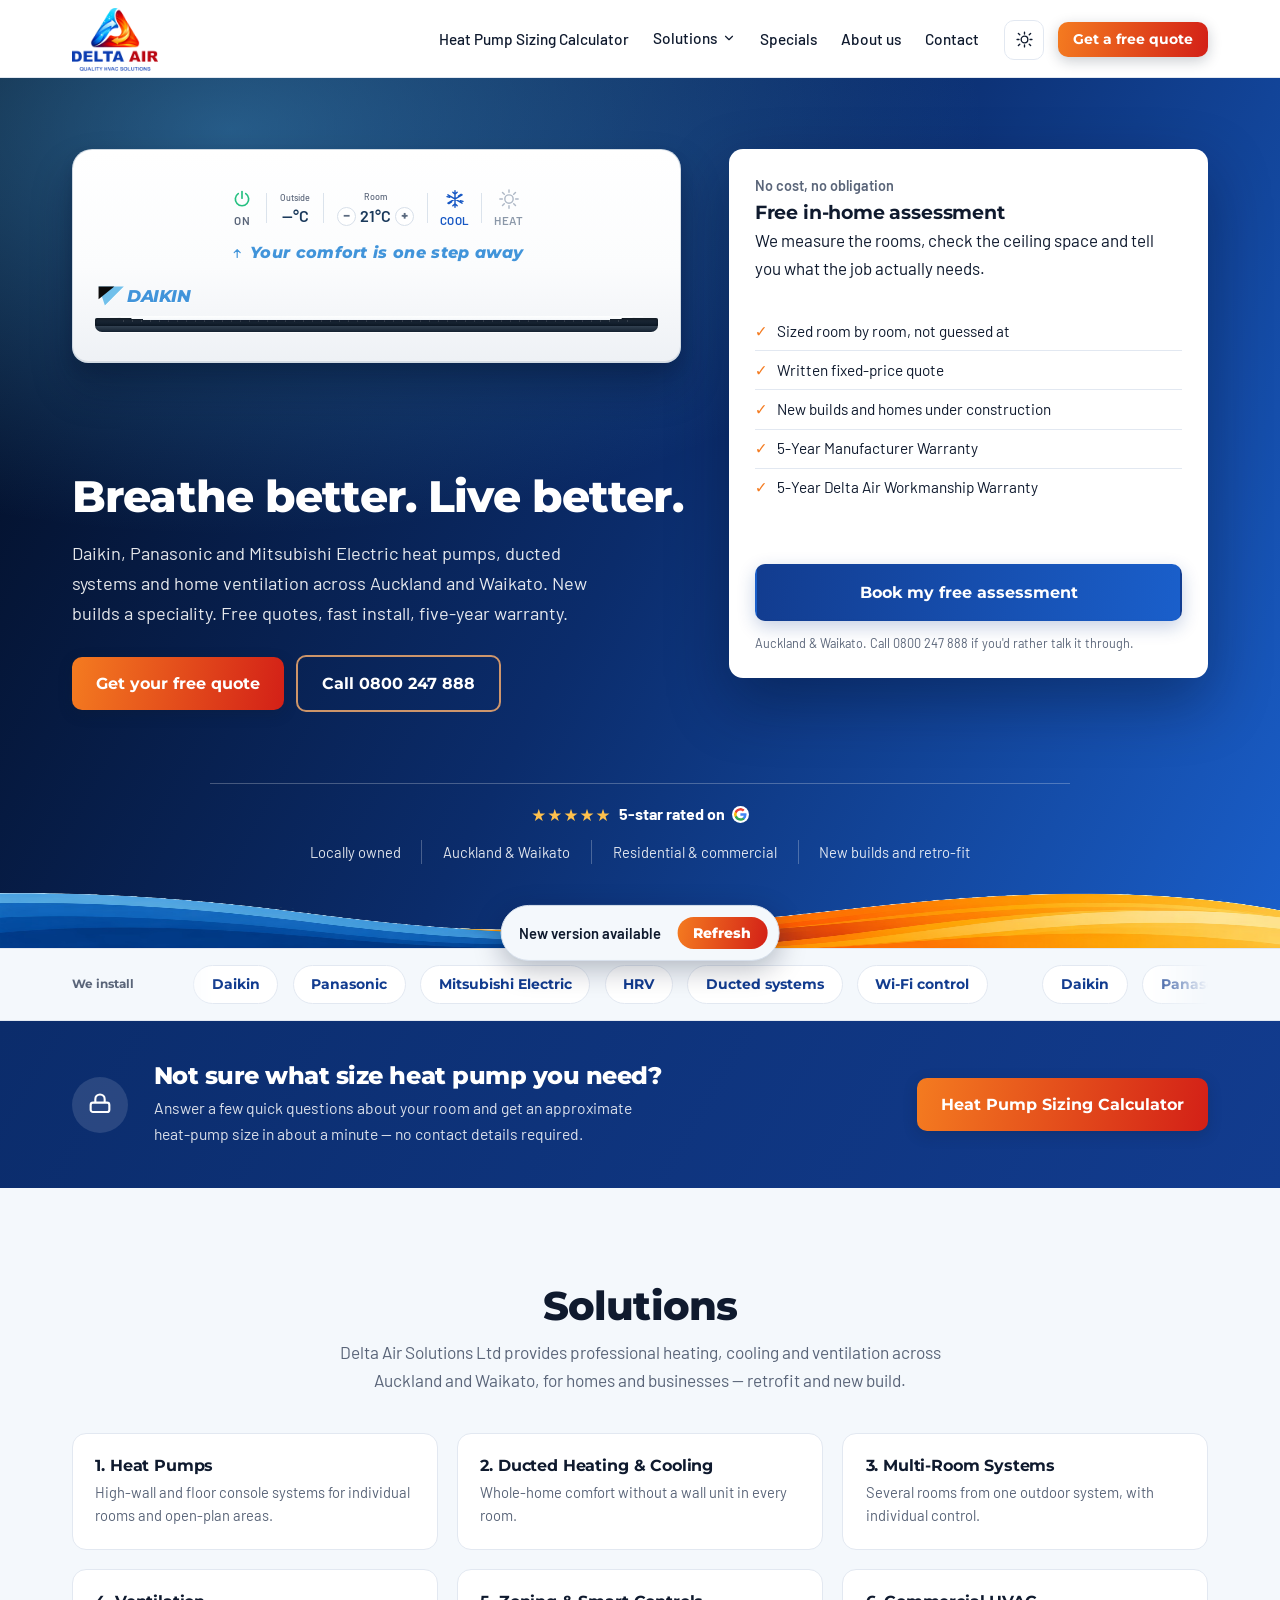
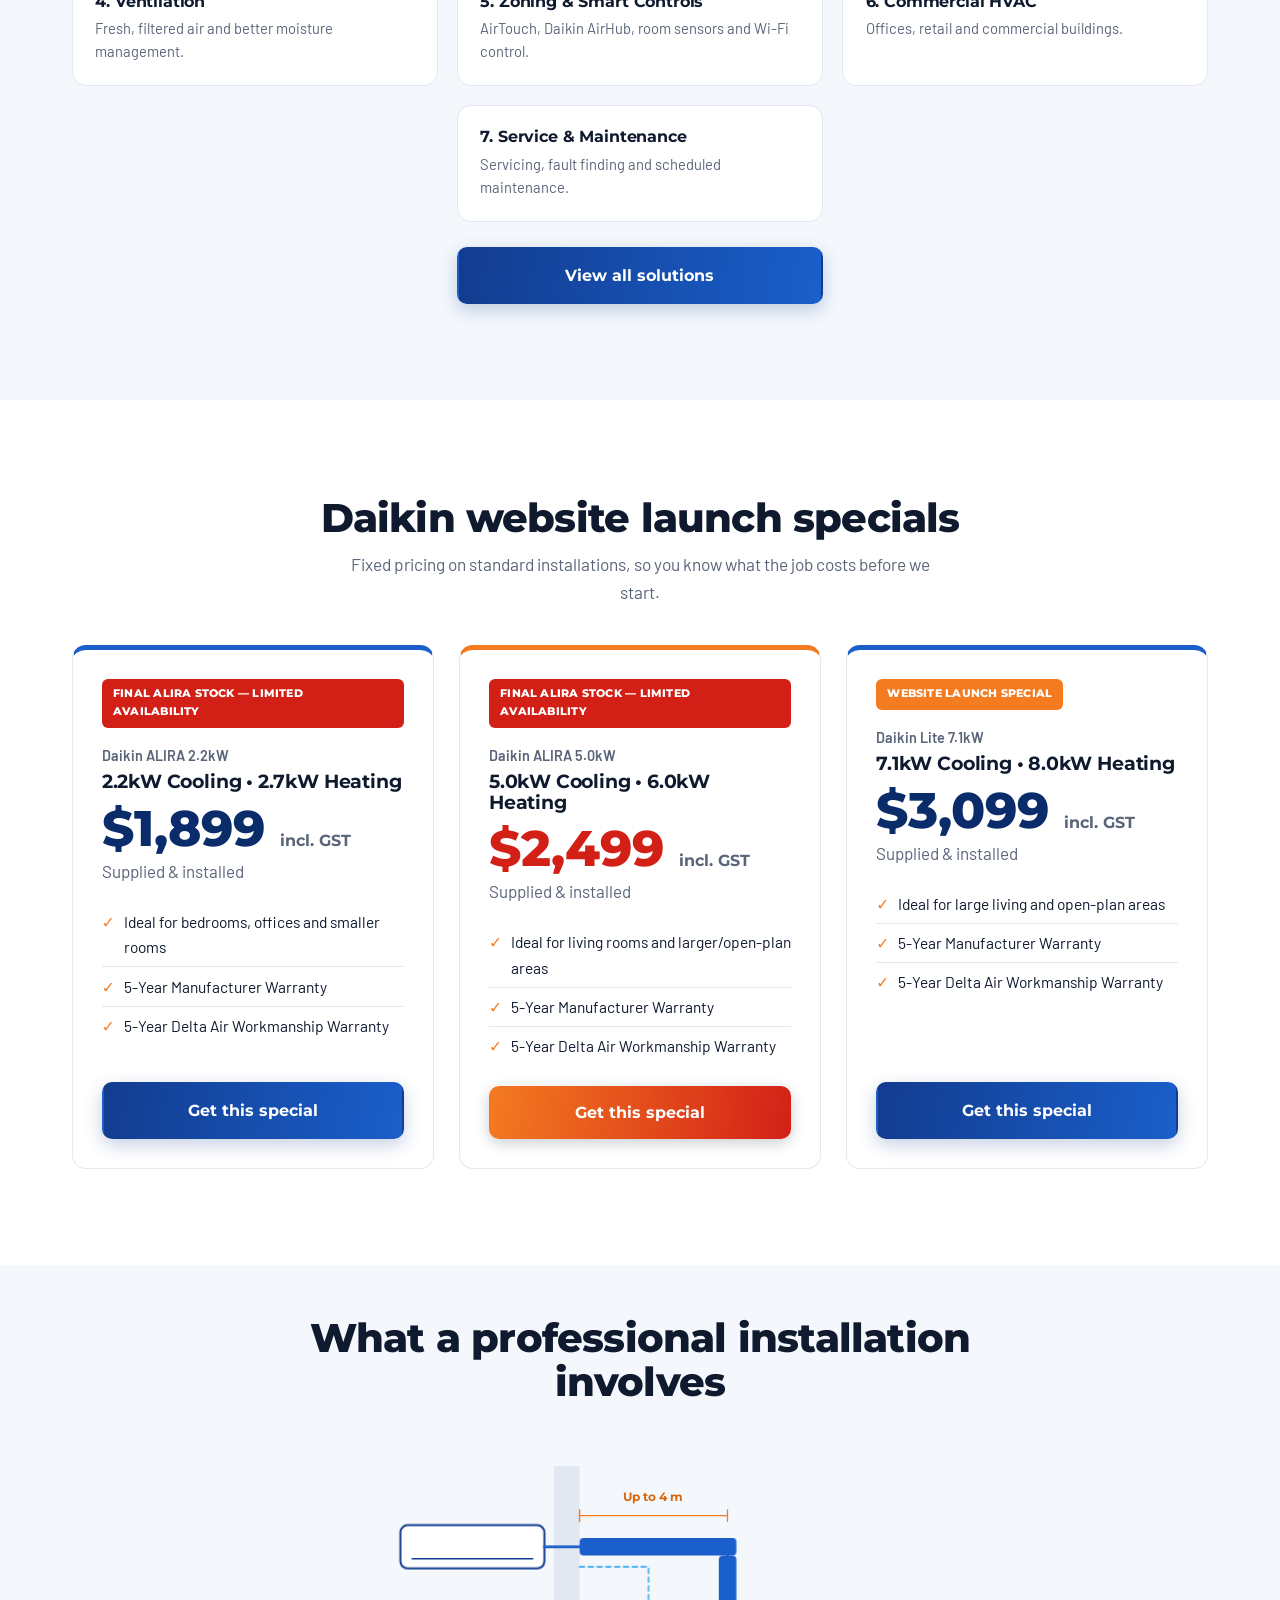
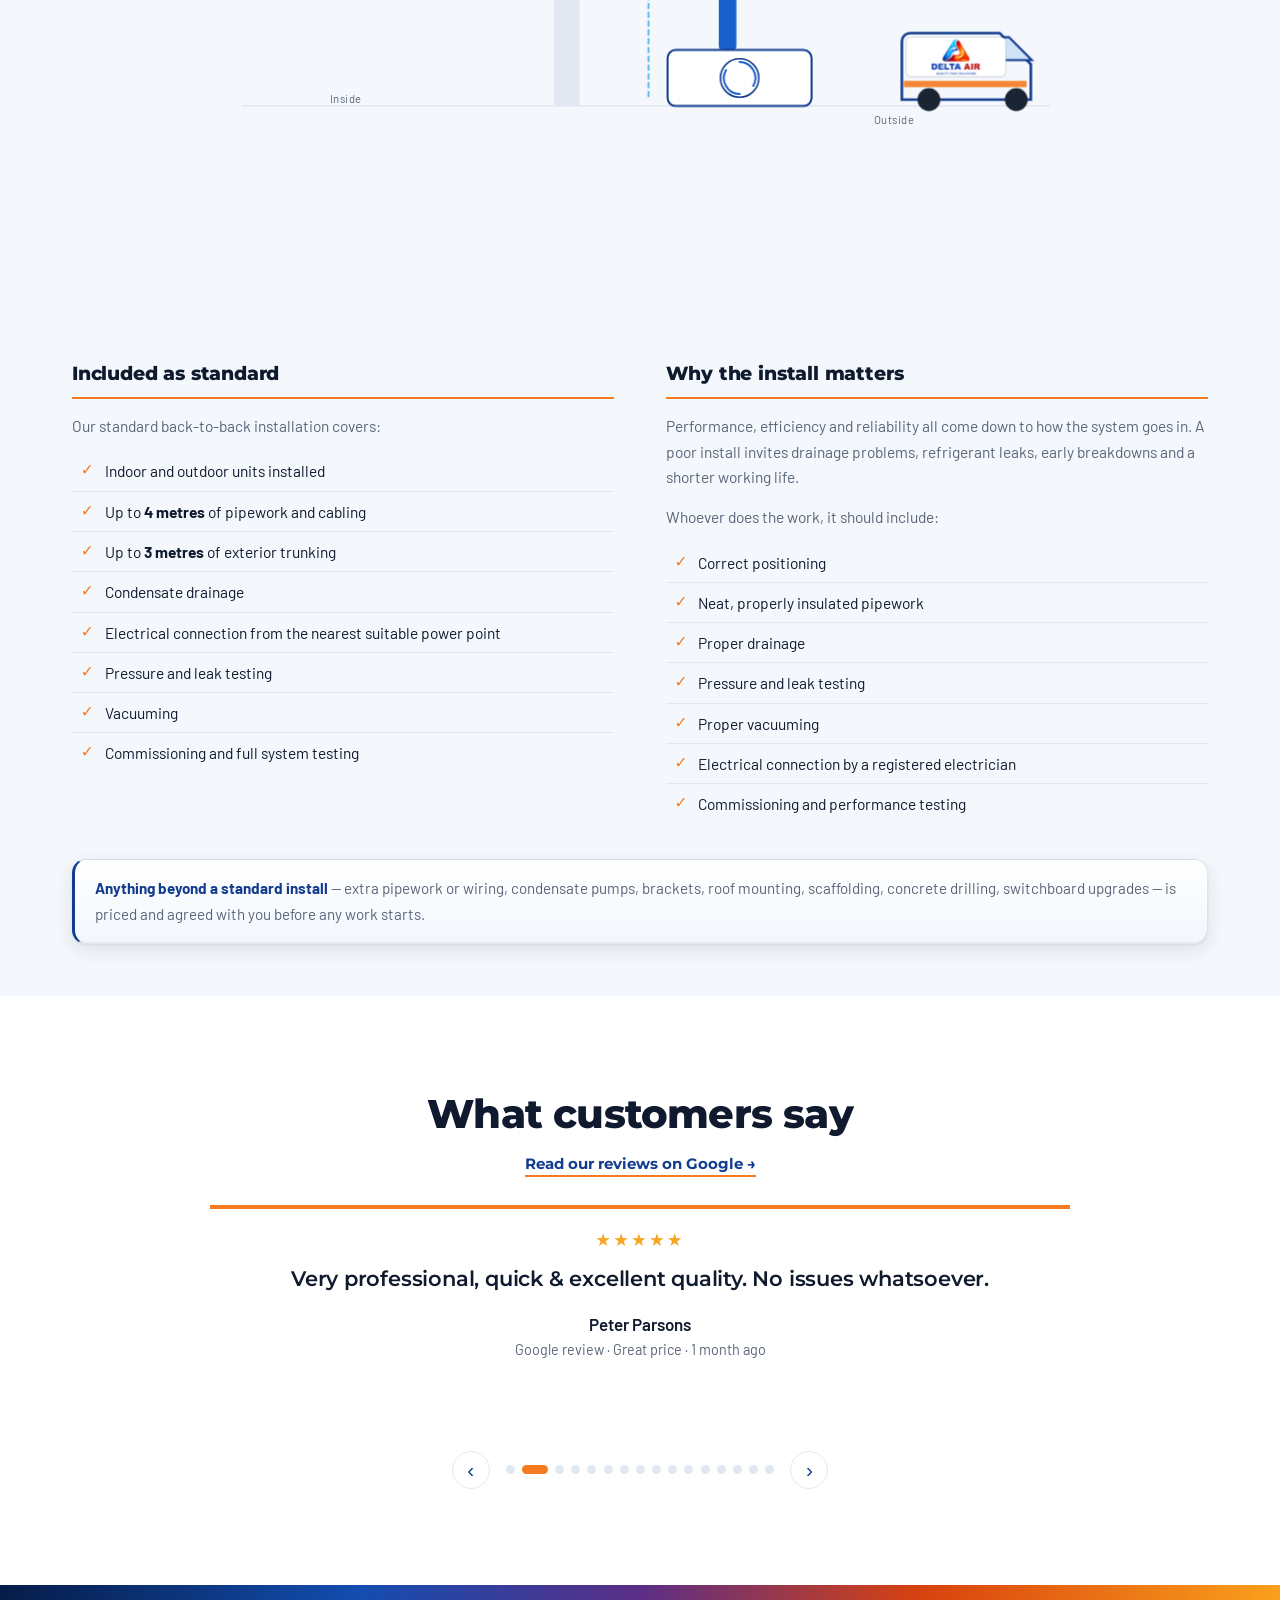
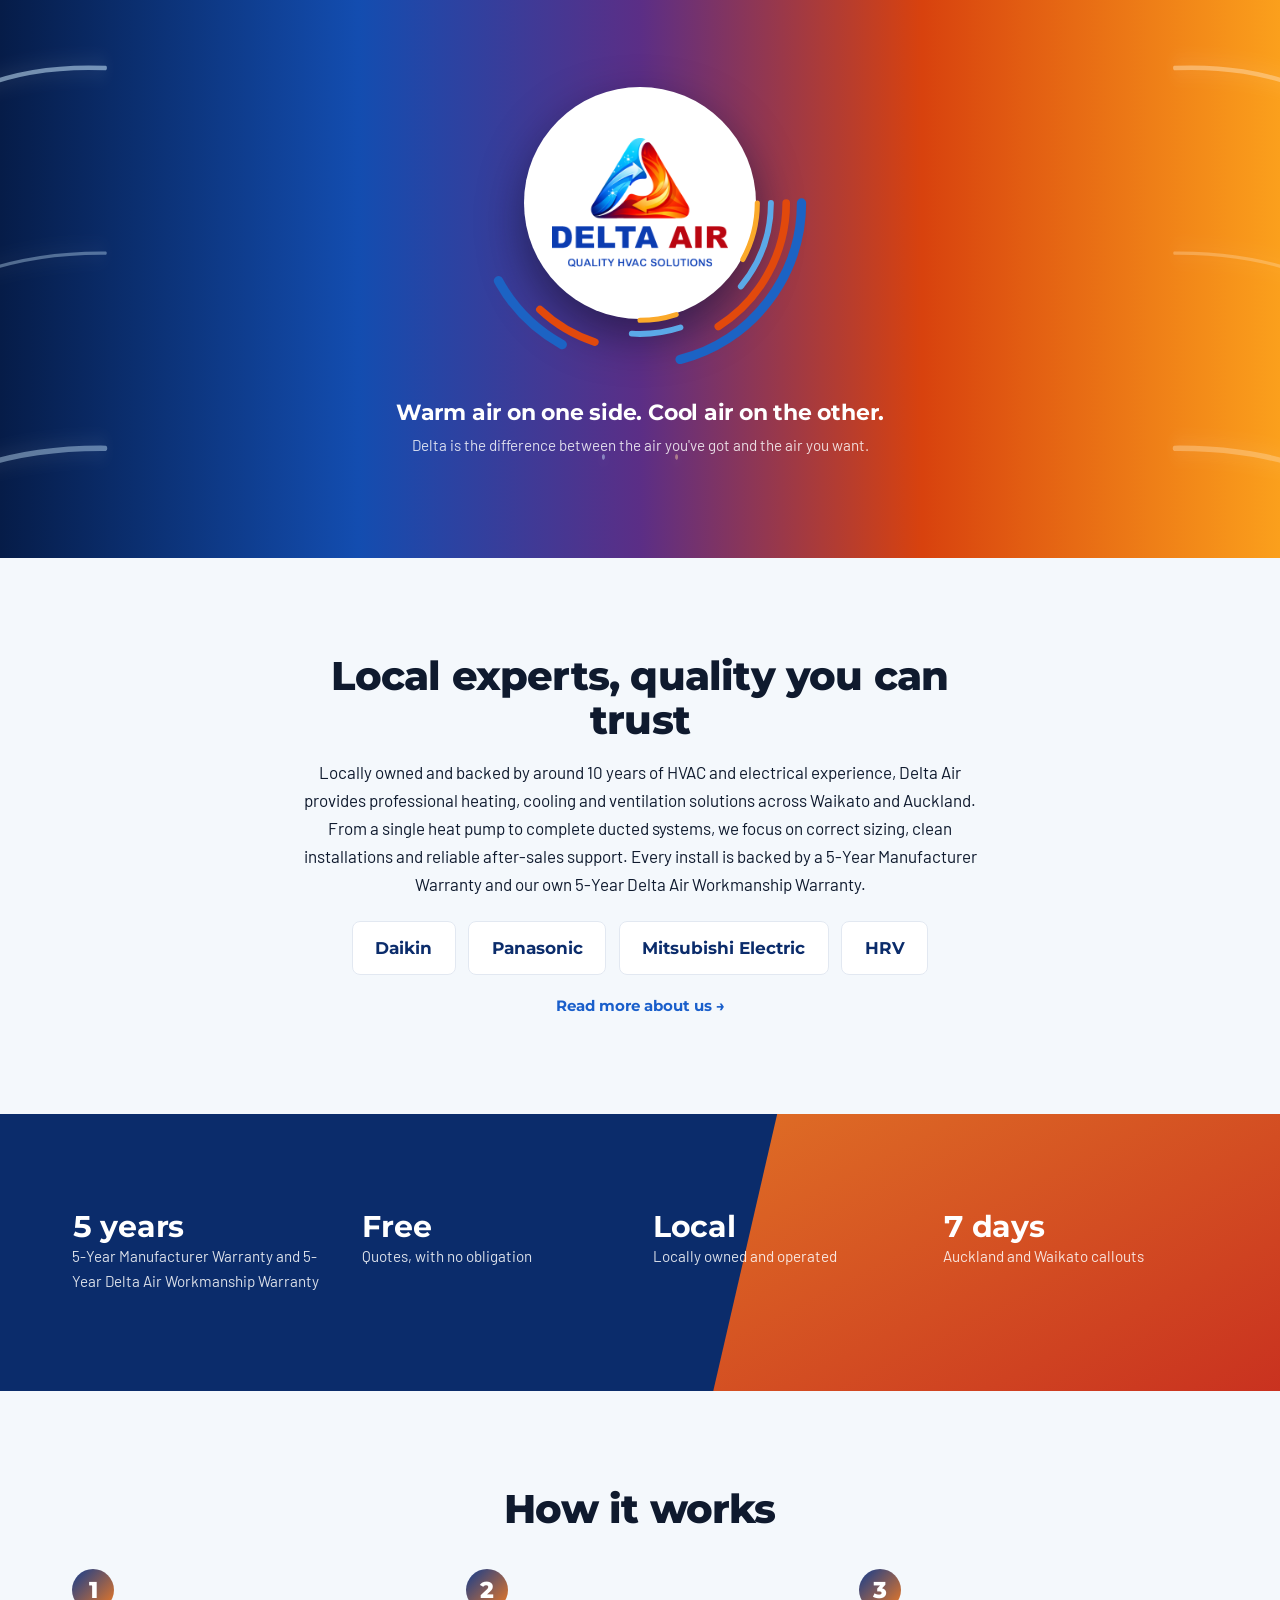
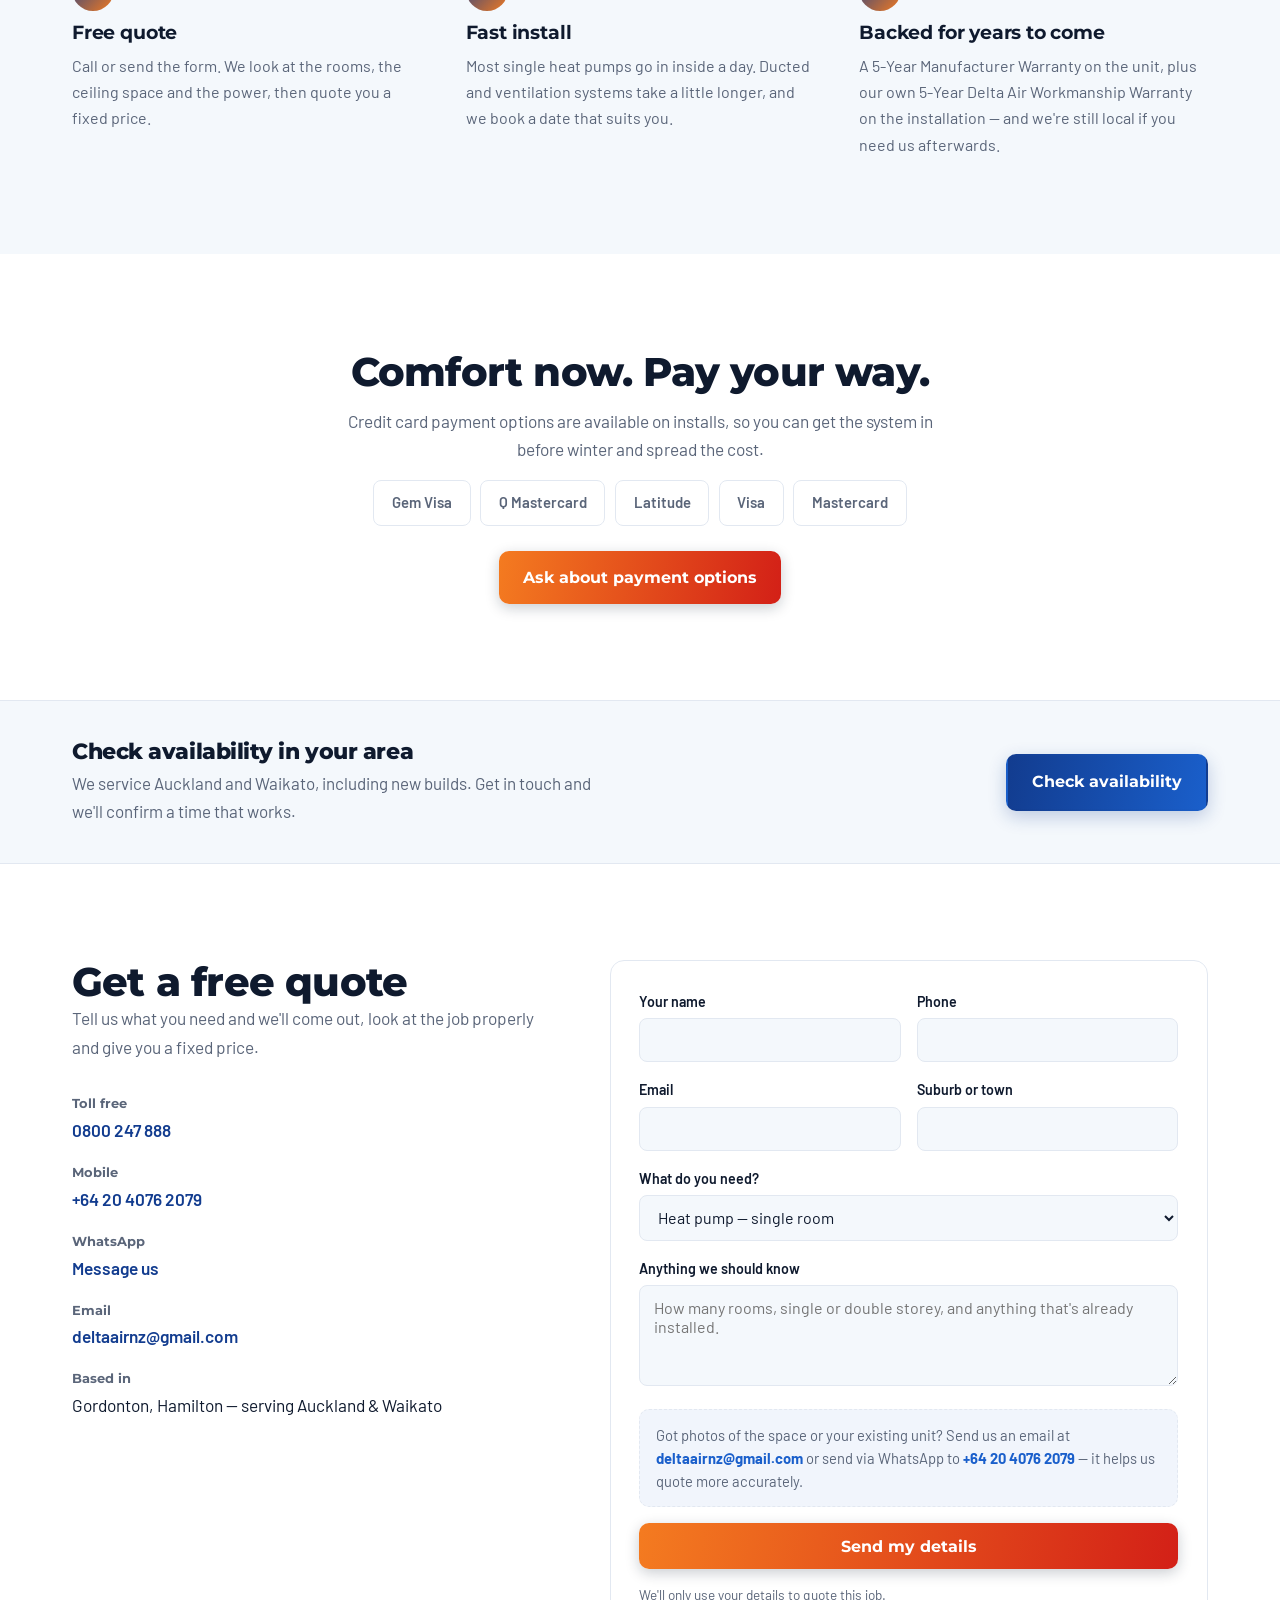
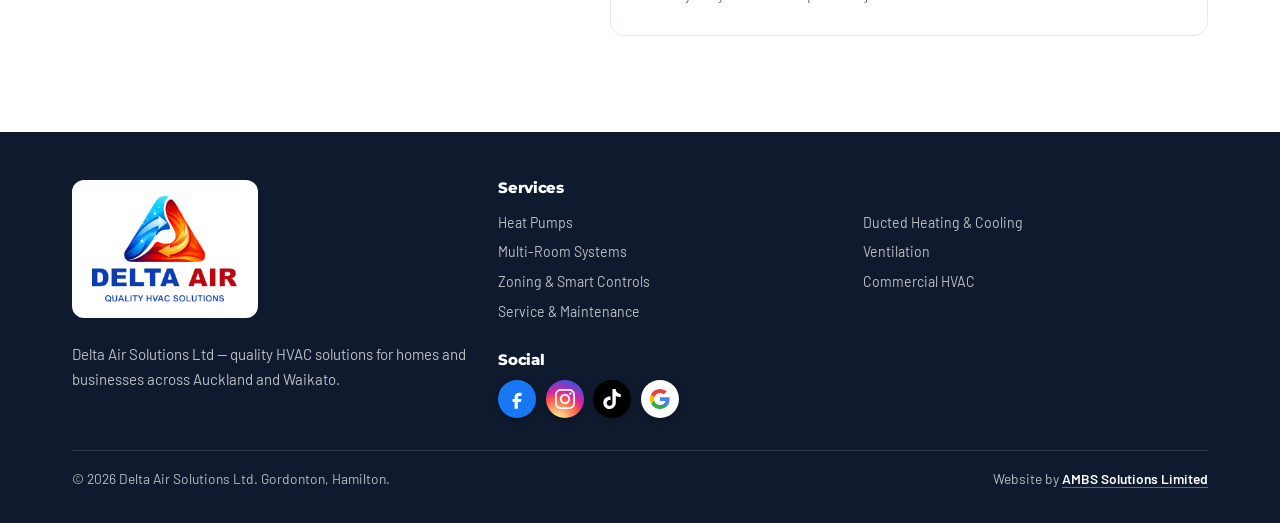
==== commit e4c490b1: "Add files via upload" ====
--- a/index.html
+++ b/index.html
@@ -1484,6 +1484,9 @@
   background-color:transparent!important;
   background-clip:border-box!important;
 }
+
+/* Reviews heading and its Google link sit centred over the review cards. */
+.head--centred{text-align:center;max-width:70ch;margin-left:auto;margin-right:auto}
 .revs__link--centred{text-align:center}
 
 /* The reviews carousel has a max-width but no auto margins, so it sat left
@@ -2095,18 +2098,631 @@
    being set smaller (13.8px vs 14.7px). The guard existed only on the promo
    strip; applying it at the root makes every declared size authoritative. */
 html{-webkit-text-size-adjust:100%;text-size-adjust:100%}
+
+
+
+/* ===== Installation: what's included vs what good looks like =====
+   Two parallel lists rather than two prose cards. The content is a
+   specification on one side and a quality checklist on the other, so it is
+   set as lists with the quantities (4m, 3m) carrying weight -- those are the
+   numbers a customer compares between quotes. The caveat sits below both
+   because it governs both, not just the inclusions. */
+.installpair{
+  display:grid;
+  grid-template-columns:repeat(auto-fit,minmax(min(320px,100%),1fr));
+  gap:clamp(1.6rem,4vw,3.2rem);
+  align-items:start;
+}
+.installpair__col h3{
+  margin:0 0 .6rem;
+  font-family:"Montserrat",sans-serif;
+  font-weight:800;
+  font-size:1.16rem;
+  line-height:1.25;
+  color:var(--ink,#0F1A2E);
+  padding-bottom:.7rem;
+  border-bottom:2px solid var(--orange-500,#F2790A);
+}
+.installpair__intro{
+  margin:.9rem 0 .8rem;
+  font-size:.97rem;
+  line-height:1.65;
+  color:var(--muted,#5A6579);
+}
+.installpair__spec{list-style:none;margin:0;padding:0}
+.installpair__spec li{
+  display:flex;
+  gap:.6rem;
+  align-items:flex-start;
+  padding:.5rem 0;
+  font-size:.97rem;
+  line-height:1.5;
+  color:var(--ink,#0F1A2E);
+  border-bottom:1px solid var(--line,#E2E8F1);
+}
+.installpair__spec li:last-child{border-bottom:0}
+.installpair__spec .tick{color:var(--orange-500,#F2790A);font-weight:800;flex:none;line-height:1.5}
+.installpair__spec b{font-weight:700}
+/* Embossed plate, matching the diagram's write-up card. The leading edge and
+   the tint follow the hero unit's mode — blue on COOL, orange on HEAT — via
+   data-hero-mode mirrored onto <html> by setMode(). Pages without the hero
+   unit (the calculator) fall back to the brand blue default below. */
+.installpair__caveat{
+  --caveat-edge:#123C8F;
+  --caveat-text:#123C8F;
+  --caveat-top:#FFFFFF;
+  --caveat-bot:#F2F7FD;
+  margin:clamp(1.6rem,3vw,2.2rem) 0 0;
+  padding:1.05rem 1.25rem;
+  background:linear-gradient(180deg,var(--caveat-top) 0%,var(--caveat-bot) 100%);
+  border:1px solid rgba(15,26,46,.10);
+  border-left:3px solid var(--caveat-edge);
+  border-radius:14px;
+  box-shadow:
+    inset 0 1px 0 rgba(255,255,255,.95),
+    inset 0 -1px 0 rgba(15,26,46,.05),
+    0 1px 2px rgba(15,26,46,.07),
+    0 6px 18px rgba(15,26,46,.10);
+  transition:border-left-color .4s ease,background .4s ease;
+  font-size:.95rem;
+  line-height:1.65;
+  color:var(--muted,#5A6579);
+}
+html[data-hero-mode="cooling"] .installpair__caveat{
+  --caveat-edge:#123C8F;--caveat-text:#123C8F;--caveat-bot:#F2F7FD}
+html[data-hero-mode="heating"] .installpair__caveat{
+  --caveat-edge:#F2790A;--caveat-text:#A64E08;--caveat-bot:#FDF6EF}
+
+/* The opening phrase carries the mode colour. The edge bar can use the vivid
+   orange, but text cannot -- #F2790A on white is 2.9:1. #A64E08 is 5.40:1. */
+.installpair__lead{font-weight:700;color:var(--caveat-text);transition:color .4s ease}
 @media (prefers-reduced-motion:reduce){.installpair__lead{transition:none}}
+@media (prefers-reduced-motion:reduce){
+  .installpair__caveat{transition:none}
+}
+@media (prefers-color-scheme: dark){
+  html:not([data-theme="light"]) .installpair__col h3{color:#F2F6FB}
+  html:not([data-theme="light"]) .installpair__spec li{
+    color:rgba(255,255,255,.88);border-bottom-color:rgba(255,255,255,.12)}
+  html:not([data-theme="light"]) .installpair__intro,
+  html:not([data-theme="light"]) .installpair__caveat{color:rgba(255,255,255,.75)}
+  html:not([data-theme="light"]) .installpair__caveat{
+    --caveat-top:#16233A;--caveat-bot:#101A2C;
+    border-color:rgba(255,255,255,.10);
+    border-left-color:var(--caveat-edge);
+    box-shadow:
+      inset 0 1px 0 rgba(255,255,255,.07),
+      inset 0 -1px 0 rgba(0,0,0,.35),
+      0 2px 4px rgba(0,0,0,.35),
+      0 8px 22px rgba(0,0,0,.45)}
+  html:not([data-theme="light"])[data-hero-mode="cooling"] .installpair__caveat{--caveat-edge:#7FB0FF;--caveat-text:#7FB0FF}
+  html:not([data-theme="light"])[data-hero-mode="heating"] .installpair__caveat{--caveat-edge:#FF9A5A;--caveat-text:#FFA24D}
+  html:not([data-theme="light"]) .installpair__caveat{--caveat-edge:#7FB0FF;--caveat-text:#7FB0FF}
+}
+html[data-theme="dark"] .installpair__col h3{color:#F2F6FB}
+html[data-theme="dark"] .installpair__spec li{
+  color:rgba(255,255,255,.88);border-bottom-color:rgba(255,255,255,.12)}
+html[data-theme="dark"] .installpair__intro,
+html[data-theme="dark"] .installpair__caveat{color:rgba(255,255,255,.75)}
+html[data-theme="dark"] .installpair__caveat{
+  --caveat-top:#16233A;--caveat-bot:#101A2C;
+  --caveat-edge:#7FB0FF;
+  --caveat-text:#7FB0FF;
+  border-color:rgba(255,255,255,.10);
+  border-left-color:var(--caveat-edge);
+  box-shadow:
+    inset 0 1px 0 rgba(255,255,255,.07),
+    inset 0 -1px 0 rgba(0,0,0,.35),
+    0 2px 4px rgba(0,0,0,.35),
+    0 8px 22px rgba(0,0,0,.45)}
+html[data-theme="dark"][data-hero-mode="heating"] .installpair__caveat{--caveat-edge:#FF9A5A;--caveat-text:#FFA24D}
+
+/* ===== Standard install, drawn =====
+   Most people don't know what "back-to-back" means, and it is the single thing
+   that decides whether a quote is simple or complicated. A cross-section says
+   it faster than the paragraph did, and gives the 4m/3m figures something to
+   attach to. Line art rather than illustration: this is a spec, not decor. */
+.installdiag{margin:0 0 clamp(1.8rem,4vw,2.6rem);text-align:center}
+.installdiag svg{
+  width:100%;
+  max-width:860px;
+  height:auto;
+  display:block;
+  margin:0 auto;
+  overflow:visible;
+}
+.installdiag figcaption{
+  margin-top:.9rem;
+  font-size:.92rem;
+  line-height:1.55;
+  color:var(--muted,#5A6579);
+  max-width:56ch;
+  margin-inline:auto;
+}
+.idg-ground{stroke:var(--line,#E2E8F1);stroke-width:2}
+.idg-wall{fill:var(--line,#E2E8F1);opacity:.65}
+.idg-unit{fill:var(--card,#fff);stroke:var(--blue-800,#123C8F);stroke-width:2.5}
+.idg-vent{stroke:var(--blue-800,#123C8F);stroke-width:2;opacity:.45}
+.idg-air{fill:none;stroke:var(--blue-400,#4FB2EE);stroke-width:2.5;stroke-linecap:round;opacity:.8}
+.idg-pipe{fill:none;stroke:var(--blue-600,#1A5FCB);stroke-width:3.5;stroke-linecap:round;stroke-linejoin:round}
+.idg-trunk{fill:var(--blue-600,#1A5FCB);opacity:.16}
+.idg-drain{fill:none;stroke:var(--blue-400,#4FB2EE);stroke-width:2.2;stroke-dasharray:6 5;stroke-linecap:round}
+.idg-fan{fill:none;stroke:var(--blue-800,#123C8F);stroke-width:2;opacity:.5}
+.idg-fanblade{fill:none;stroke:var(--blue-600,#1A5FCB);stroke-width:2.5;stroke-linecap:round}
+.idg-dim line{stroke:var(--orange-500,#F2790A);stroke-width:1.8}
+.idg-dim text{fill:var(--orange-600,#D9660A);font-family:"Montserrat",sans-serif;font-weight:700;font-size:15px}
+.idg-call line{stroke:var(--muted,#5A6579);stroke-width:1.4;opacity:.55}
+.idg-call text{fill:var(--muted,#5A6579);font-family:"Barlow",sans-serif;font-size:15px}
+.idg-side{fill:var(--muted,#5A6579);font-family:"Barlow",sans-serif;font-size:14px;letter-spacing:.04em;opacity:.8}
+@media (prefers-color-scheme: dark){
+  html:not([data-theme="light"]) .installdiag figcaption{color:rgba(255,255,255,.72)}
+  html:not([data-theme="light"]) .idg-ground{stroke:rgba(255,255,255,.22)}
+  html:not([data-theme="light"]) .idg-wall{fill:rgba(255,255,255,.14);opacity:1}
+  html:not([data-theme="light"]) .idg-unit{fill:#0F1A2E;stroke:#9CC6FF}
+  html:not([data-theme="light"]) .idg-vent{stroke:#9CC6FF}
+  html:not([data-theme="light"]) .idg-pipe,
+  html:not([data-theme="light"]) .idg-fanblade{stroke:#9CC6FF}
+  html:not([data-theme="light"]) .idg-trunk{fill:#9CC6FF;opacity:.2}
+  html:not([data-theme="light"]) .idg-fan{stroke:#9CC6FF;opacity:.45}
+  html:not([data-theme="light"]) .idg-dim text{fill:#FFAE63}
+  html:not([data-theme="light"]) .idg-dim line{stroke:#FF9A5A}
+  html:not([data-theme="light"]) .idg-call line{stroke:rgba(255,255,255,.4)}
+  html:not([data-theme="light"]) .idg-call text,
+  html:not([data-theme="light"]) .idg-side{fill:rgba(255,255,255,.72)}
+}
+html[data-theme="dark"] .installdiag figcaption{color:rgba(255,255,255,.72)}
+html[data-theme="dark"] .idg-ground{stroke:rgba(255,255,255,.22)}
+html[data-theme="dark"] .idg-wall{fill:rgba(255,255,255,.14);opacity:1}
+html[data-theme="dark"] .idg-unit{fill:#0F1A2E;stroke:#9CC6FF}
+html[data-theme="dark"] .idg-vent{stroke:#9CC6FF}
+html[data-theme="dark"] .idg-pipe,
+html[data-theme="dark"] .idg-fanblade{stroke:#9CC6FF}
+html[data-theme="dark"] .idg-trunk{fill:#9CC6FF;opacity:.2}
+html[data-theme="dark"] .idg-fan{stroke:#9CC6FF;opacity:.45}
+html[data-theme="dark"] .idg-dim text{fill:#FFAE63}
+html[data-theme="dark"] .idg-dim line{stroke:#FF9A5A}
+html[data-theme="dark"] .idg-call line{stroke:rgba(255,255,255,.4)}
+html[data-theme="dark"] .idg-call text,
+html[data-theme="dark"] .idg-side{fill:rgba(255,255,255,.72)}
+
+/* The list rows were display:flex, so every text node between the tick and the
+   <b> became its own flex item -- "Up to | 4 metres | of pipework" rendered as
+   three columns. Block rows with an inline tick let the text wrap normally. */
+.installpair__spec li{display:block;padding-left:2.05rem;position:relative}
+.installpair__spec li .tick{position:absolute;left:.55rem;top:.5rem}
+
+/* The diagram is drawn on a 900-unit canvas; squeezed into a 350px phone the
+   labels fall below 6px. Hold a legible minimum and let the figure scroll
+   sideways within itself rather than shrinking the type into illegibility. */
+
+/* ===== Interactive install diagram =====
+   Static callout labels crowded the drawing and were unreadable on a phone.
+   The labels now live in a panel below, revealed on hover, focus or tap, so
+   the drawing stays clean and every part gets a full sentence instead of two
+   words. Keyboard-reachable; the panel is aria-live so it is announced. */
+.installdiag{margin:0 0 clamp(1.8rem,4vw,2.6rem)}
+.installdiag svg{width:100%;max-width:860px;height:auto;display:block;margin:0 auto}
+.idg-hit{fill:transparent;stroke:none}
+.idg-hot{cursor:pointer;outline:none}
+.idg-hot .idg-unit,.idg-hot .idg-pipe,.idg-hot .idg-trunk,
+.idg-hot .idg-drain,.idg-hot .idg-fan,.idg-hot .idg-fanblade,
+.idg-hot .idg-air,.idg-hot .idg-vent,.idg-hot .idg-dim{
+  transition:opacity .18s ease, stroke-width .18s ease;
+}
+/* dim the parts you are not looking at, rather than glowing the one you are */
+.installdiag.is-picked .idg-hot{opacity:.32}
+.installdiag.is-picked .idg-hot.is-on{opacity:1}
+.idg-hot.is-on .idg-pipe{stroke-width:5}
+.idg-hot.is-on .idg-unit{stroke-width:3.5}
+.idg-hot:focus-visible .idg-hit{
+  stroke:var(--orange-500,#F2790A);stroke-width:2.5;stroke-dasharray:5 4;fill:none}
+.installdiag__hint{
+  margin:.7rem auto 0;text-align:center;font-size:.86rem;
+  color:var(--muted,#5A6579);opacity:.85}
+.installdiag__panel{
+  margin:.9rem auto 0;max-width:640px;
+  /* embossed: a raised plate rather than a flat card — soft top highlight,
+     grounded drop shadow, and the orange rule down the leading edge */
+  background:linear-gradient(180deg,#FFFFFF 0%,#F7FAFD 100%);
+  border:1px solid rgba(15,26,46,.10);
+  border-left:3px solid var(--orange-500,#F2790A);
+  border-radius:14px;
+  padding:1.05rem 1.25rem;
+  min-height:118px;
+  box-shadow:
+    inset 0 1px 0 rgba(255,255,255,.95),
+    inset 0 -1px 0 rgba(15,26,46,.05),
+    0 1px 2px rgba(15,26,46,.07),
+    0 6px 18px rgba(15,26,46,.10);
+}
+.installdiag__panel{text-align:left}
+.installdiag__panel h4{
+  margin:0 0 .4rem;font-family:"Montserrat",sans-serif;font-weight:800;
+  font-size:1rem;line-height:1.3;color:var(--ink,#0F1A2E)}
+.installdiag__panel p{margin:0;font-size:.95rem;line-height:1.6;color:var(--muted,#5A6579)}
+@media(prefers-reduced-motion:reduce){
+  .installdiag .idg-hot *{transition:none}
+}
+@media(max-width:700px){
+  .installdiag svg{min-width:0}
+  .installdiag__panel{min-height:150px}
+}
+@media (prefers-color-scheme: dark){
+  html:not([data-theme="light"]) .installdiag__panel{
+    background:linear-gradient(180deg,#16233A 0%,#101A2C 100%);
+    border-color:rgba(255,255,255,.10);
+    border-left-color:#FF9A5A;
+    box-shadow:
+      inset 0 1px 0 rgba(255,255,255,.07),
+      inset 0 -1px 0 rgba(0,0,0,.35),
+      0 2px 4px rgba(0,0,0,.35),
+      0 8px 22px rgba(0,0,0,.45)}
+  html:not([data-theme="light"]) .installdiag__panel h4{color:#F2F6FB}
+  html:not([data-theme="light"]) .installdiag__panel p,
+  html:not([data-theme="light"]) .installdiag__hint{color:rgba(255,255,255,.75)}
+}
+html[data-theme="dark"] .installdiag__panel{
+  background:linear-gradient(180deg,#16233A 0%,#101A2C 100%);
+  border-color:rgba(255,255,255,.10);
+  border-left-color:#FF9A5A;
+  box-shadow:
+    inset 0 1px 0 rgba(255,255,255,.07),
+    inset 0 -1px 0 rgba(0,0,0,.35),
+    0 2px 4px rgba(0,0,0,.35),
+    0 8px 22px rgba(0,0,0,.45)}
+html[data-theme="dark"] .installdiag__panel h4{color:#F2F6FB}
+html[data-theme="dark"] .installdiag__panel p,
+html[data-theme="dark"] .installdiag__hint{color:rgba(255,255,255,.75)}
+
+/* ===== Diagram animation =====
+   Two layers, kept separate so they don't fight each other:
+   1. A one-off build-in when the figure scrolls into view, animating the
+      CHILDREN of each hotspot group. The hover dimming animates the GROUP's
+      opacity, so the two compose instead of overriding one another.
+   2. Continuous motion on the fan and airflow, which is what makes the thing
+      read as a working system rather than a drawing.
+   All of it is off under prefers-reduced-motion. */
+/* Hidden only once the script has confirmed it is running (.js-anim). Without
+   JS, or if the script throws, the diagram renders fully rather than staying
+   invisible behind an animation that will never start. */
+.installdiag.js-anim svg .idg-hot > *,
+.installdiag.js-anim svg .idg-wall,
+.installdiag.js-anim svg .idg-ground,
+.installdiag.js-anim svg .idg-side{opacity:0}
+.installdiag.is-ready svg .idg-hot > *,
+.installdiag.is-ready svg .idg-wall,
+.installdiag.is-ready svg .idg-ground,
+.installdiag.is-ready svg .idg-side{
+  animation:idgIn .5s ease-out forwards;
+}
 @keyframes idgIn{from{opacity:0;transform:translateY(6px)}to{opacity:1;transform:none}}
+
+/* build order: structure, then indoor unit, pipe run, trunking, drain, outdoor */
+.installdiag.is-ready svg .idg-ground{animation-delay:0s}
+.installdiag.is-ready svg .idg-wall{animation-delay:.08s}
+.installdiag.is-ready svg .idg-side{animation-delay:.16s}
+.installdiag.is-ready svg .idg-hot[data-part="indoor"] > *{animation-delay:.24s}
+.installdiag.is-ready svg .idg-hot[data-part="pipe"] > *{animation-delay:.42s}
+.installdiag.is-ready svg .idg-hot[data-part="trunk"] > *{animation-delay:.62s}
+.installdiag.is-ready svg .idg-hot[data-part="drain"] > *{animation-delay:.78s}
+.installdiag.is-ready svg .idg-hot[data-part="outdoor"] > *{animation-delay:.9s}
+
+/* the pipe draws itself along its length rather than just fading in */
+.installdiag.is-ready svg .idg-pipe{
+  stroke-dasharray:420;
+  stroke-dashoffset:420;
+  animation:idgIn .3s ease-out .42s forwards, idgDraw 1s ease-out .42s forwards;
+}
 @keyframes idgDraw{to{stroke-dashoffset:0}}
+
+/* continuous: the fan turns, the air moves */
+.installdiag.is-ready svg .idg-fanblade{
+  transform-box:view-box;transform-origin:662px 295px;
+  animation:idgIn .4s ease-out .9s forwards, idgSpin 3.2s linear 1.3s infinite;
+}
 @keyframes idgSpin{to{transform:rotate(360deg)}}
+/* Airflow only once the system is actually running. The arcs used to puff from
+   the moment the drawing built itself, which said the unit was blowing air
+   before it had been mounted. They now wait for the commissioning stage and
+   stay on from then, because the system has been left running. */
+/* These selectors carry .idg-hot deliberately. The build-in rule
+   ".installdiag.is-ready svg .idg-hot > *" runs idgIn forwards, which lands on
+   opacity:1, so a plainer .idg-air selector loses the specificity fight and the
+   arcs stay visible however hard you hide them. */
+.installdiag.js-anim svg .idg-hot > .idg-air{animation:none;opacity:0}
+.installdiag.is-ready.is-running svg .idg-hot > .idg-air{
+  animation:idgIn .4s ease-out forwards, idgPuff 3s ease-in-out .9s infinite;
+}
+.installdiag.is-ready.is-running svg .idg-hot > .idg-air:nth-of-type(2){animation-delay:.36s,1.35s}
+@media(prefers-reduced-motion:reduce){
+  .installdiag.is-ready.is-running svg .idg-hot > .idg-air{opacity:.8;animation:none}
+}
 @keyframes idgPuff{
   0%,100%{opacity:.35;transform:translateX(0)}
   45%{opacity:.9;transform:translateX(14px)}
 }
+/* condensate creeping down the drain line */
+.installdiag.is-ready svg .idg-drain{
+  animation:idgIn .4s ease-out .78s forwards, idgDrip 4s linear 1.4s infinite;
+}
 @keyframes idgDrip{to{stroke-dashoffset:-44}}
+
+@media(prefers-reduced-motion:reduce){
+  /* Must match the .js-anim specificity that hides these, or the override
+     loses and the diagram renders empty for anyone who reduces motion. */
+  .installdiag.js-anim svg .idg-hot > *,
+  .installdiag.js-anim svg .idg-wall,
+  .installdiag.js-anim svg .idg-ground,
+  .installdiag.js-anim svg .idg-side{opacity:1!important}
+  .installdiag svg *{animation:none!important;stroke-dashoffset:0!important}
+}
+
+/* ===== Walkthrough: stages, badges, controls ===== */
+.installdiag__step{
+  margin:0 0 .3rem;font-family:"Montserrat",sans-serif;font-weight:700;
+  font-size:.76rem;letter-spacing:.06em;text-transform:uppercase;
+  color:var(--orange-600,#D9660A)}
+.installdiag__why{
+  margin:.6rem 0 0;padding-top:.6rem;border-top:1px dashed var(--line,#E2E8F1);
+  font-size:.9rem;line-height:1.55;color:var(--muted,#5A6579);font-style:italic}
+.installdiag__why::before{content:"Why it matters: ";font-style:normal;font-weight:700;color:var(--ink,#0F1A2E)}
+.installdiag__nav{
+  display:flex;align-items:center;justify-content:center;gap:.9rem;
+  margin:.9rem auto 0;max-width:640px;flex-wrap:wrap}
+.installdiag__btn{
+  appearance:none;border:1px solid var(--line,#E2E8F1);background:var(--card,#fff);
+  color:var(--ink,#0F1A2E);font-family:"Montserrat",sans-serif;font-weight:700;
+  font-size:.88rem;padding:.55rem 1rem;border-radius:999px;cursor:pointer;
+  transition:background .18s ease,border-color .18s ease,opacity .18s ease}
+.installdiag__btn:hover:not(:disabled){border-color:var(--orange-500,#F2790A)}
+.installdiag__btn:disabled{opacity:.4;cursor:default}
+.installdiag__btn:focus-visible{outline:2px solid var(--orange-500,#F2790A);outline-offset:2px}
+.installdiag__dots{display:flex;gap:.45rem}
+.installdiag__dot{
+  width:9px;height:9px;border-radius:50%;background:var(--line,#E2E8F1);
+  cursor:pointer;transition:background .18s ease,width .18s ease}
+.installdiag__dot.is-on{background:var(--orange-500,#F2790A);width:22px;border-radius:5px}
+@media (prefers-color-scheme: dark){
+  html:not([data-theme="light"]) .installdiag__step{color:#FFAE63}
+  html:not([data-theme="light"]) .installdiag__why{
+    color:rgba(255,255,255,.72);border-top-color:rgba(255,255,255,.18)}
+  html:not([data-theme="light"]) .installdiag__why::before{color:#F2F6FB}
+  html:not([data-theme="light"]) .installdiag__btn{
+    background:var(--surface-2,#111B2C);border-color:rgba(255,255,255,.18);color:#F2F6FB}
+  html:not([data-theme="light"]) .installdiag__dot{background:rgba(255,255,255,.22)}
+}
+html[data-theme="dark"] .installdiag__step{color:#FFAE63}
+html[data-theme="dark"] .installdiag__why{
+  color:rgba(255,255,255,.72);border-top-color:rgba(255,255,255,.18)}
+html[data-theme="dark"] .installdiag__why::before{color:#F2F6FB}
+html[data-theme="dark"] .installdiag__btn{
+  background:var(--surface-2,#111B2C);border-color:rgba(255,255,255,.18);color:#F2F6FB}
+html[data-theme="dark"] .installdiag__dot{background:rgba(255,255,255,.22)}
+/* ===== The installer =====
+   Parked off-stage until a walkthrough stage is chosen, then walks to the part
+   being described. Parts already fitted stay solid, parts still to come are
+   ghosted, so the drawing reads as a job in progress. */
+.idg-worker{opacity:0;transform:translate(300px,330px);transition:transform .55s cubic-bezier(.4,0,.2,1),opacity .3s ease}
+.idg-worker.is-active{opacity:1}
+.idg-ladder{opacity:0;transition:opacity .3s ease}
+.idg-ladder line{stroke:var(--muted,#5A6579);stroke-width:3;stroke-linecap:round;opacity:.55}
+.idg-worker.on-ladder .idg-ladder{opacity:1}
+.idg-worker.on-ladder .idg-person{transform:translateY(-54px);transition:transform .45s ease}
+.idg-person{transition:transform .45s ease}
+/* the working arm keeps busy while the stage is shown */
+.idg-worker.is-active .idg-arm{
+  transform-box:fill-box;transform-origin:0% 100%;
+  animation:idgWork 1.1s ease-in-out infinite}
 @keyframes idgWork{0%,100%{transform:rotate(0deg)}50%{transform:rotate(-16deg)}}
-/* The install-walkthrough rules that used to live here now live only in
-   shared.css, so the homepage and calculator share one source. */
+/* build progress */
+.installdiag.is-picked .idg-hot.is-done{opacity:.75}
+.installdiag.is-picked .idg-hot.is-pending{opacity:.12}
+.installdiag.is-picked .idg-hot.is-pending @media(prefers-reduced-motion:reduce){
+  .idg-worker,.idg-person,.idg-ladder{transition:none}
+  .idg-worker.is-active .idg-arm{animation:none}
+}
+@media (prefers-color-scheme: dark){
+  html:not([data-theme="light"]) .idg-torso{fill:#4A7FD4}
+  html:not([data-theme="light"]) .idg-limb{stroke:#4A7FD4}
+  html:not([data-theme="light"]) .idg-head{stroke:#4A7FD4}
+  html:not([data-theme="light"]) .idg-ladder line{stroke:rgba(255,255,255,.55)}
+}
+html[data-theme="dark"] .idg-torso{fill:#4A7FD4}
+html[data-theme="dark"] .idg-limb{stroke:#4A7FD4}
+html[data-theme="dark"] .idg-head{stroke:#4A7FD4}
+html[data-theme="dark"] .idg-ladder line{stroke:rgba(255,255,255,.55)}
+
+/* ===== Installer detail: kit, tools per stage ===== */
+.idg-boot{fill:#1E2A3D}
+.idg-leg{stroke:#2B3A52;stroke-width:9;stroke-linecap:round;fill:none}
+.idg-torso{fill:var(--blue-800,#123C8F)}
+.idg-vest{fill:#FFD24A;opacity:.95}
+.idg-belt{fill:#5A4630}
+.idg-pouch{fill:#6E573B}
+.idg-limb{stroke:var(--blue-800,#123C8F);stroke-width:7;stroke-linecap:round;fill:none}
+.idg-glove{fill:#E8A33D}
+.idg-head{fill:#F0C39B;stroke:#D9A377;stroke-width:1.2}
+.idg-ear{fill:none;stroke:#D9A377;stroke-width:1.6}
+.idg-hat{fill:var(--orange-500,#F2790A)}
+/* tools: only the one for the current stage is drawn */
+.idg-tool{display:none;fill:#2B3A52}
+.idg-bit{stroke:#8B97A8;stroke-width:3;stroke-linecap:round;fill:none}
+.idg-pipecoil{fill:none;stroke:#9CC6FF;stroke-width:4;stroke-linecap:round}
+.idg-jaw{fill:#2B3A52}
+.idg-tool--gauge circle{fill:#fff;stroke:#2B3A52;stroke-width:3}
+.idg-worker[data-tool="drill"]    .idg-tool--drill,
+.idg-worker[data-tool="pipe"]     .idg-tool--pipe,
+.idg-worker[data-tool="driver"]   .idg-tool--driver,
+.idg-worker[data-tool="spanner"]  .idg-tool--spanner,
+.idg-worker[data-tool="gauge"]    .idg-tool--gauge{display:block}
+/* the whole arm works, tool included */
+.idg-worker.is-active .idg-arm{
+  transform-box:fill-box;transform-origin:0% 100%;
+  animation:idgWork 1.1s ease-in-out infinite}
+@media(prefers-reduced-motion:reduce){ .idg-worker.is-active .idg-arm{animation:none} }
+@media (prefers-color-scheme: dark){
+  html:not([data-theme="light"]) .idg-torso{fill:#2F63B8}
+  html:not([data-theme="light"]) .idg-limb{stroke:#2F63B8}
+  html:not([data-theme="light"]) .idg-leg{stroke:#3B4C68}
+}
+html[data-theme="dark"] .idg-torso{fill:#2F63B8}
+html[data-theme="dark"] .idg-limb{stroke:#2F63B8}
+html[data-theme="dark"] .idg-leg{stroke:#3B4C68}
+
+/* ===== Installer detail ===== */
+.idg-boot{fill:#1B2433}
+.idg-leg{stroke:#2C3E5C;stroke-width:8;stroke-linecap:round;fill:none}
+.idg-torso{fill:var(--blue-800,#123C8F)}
+.idg-vest{fill:#FFD84D;opacity:.95}
+.idg-belt{fill:#6B4A2B}
+.idg-pouch{fill:#8A5F35}
+.idg-glove{fill:#1B2433}
+.idg-head{fill:#F0C49B;stroke:#D9A87A;stroke-width:1.2}
+.idg-ear{fill:none;stroke:#D9A87A;stroke-width:1.6}
+.idg-hat{fill:var(--orange-500,#F2790A)}
+.idg-limb{stroke:var(--blue-800,#123C8F);stroke-width:7;stroke-linecap:round;fill:none}
+/* tools: only the one for the current stage is shown */
+.idg-tool{display:none;fill:#3A4657}
+.idg-bit{stroke:#8E9AAC;stroke-width:3.5;stroke-linecap:round;fill:none}
+.idg-pipecoil{fill:none;stroke:#9AA7B8;stroke-width:4;stroke-linecap:round}
+.idg-jaw{fill:#8E9AAC}
+.idg-worker[data-tool="drill"]    .idg-tool--drill,
+.idg-worker[data-tool="pipe"]     .idg-tool--pipe,
+.idg-worker[data-tool="driver"]   .idg-tool--driver,
+.idg-worker[data-tool="spanner"]  .idg-tool--spanner,
+.idg-worker[data-tool="gauge"]    .idg-tool--gauge{display:block}
+@media (prefers-color-scheme: dark){
+  html:not([data-theme="light"]) .idg-torso{fill:#2E5FA8}
+  html:not([data-theme="light"]) .idg-limb{stroke:#2E5FA8}
+}
+html[data-theme="dark"] .idg-torso{fill:#2E5FA8}
+html[data-theme="dark"] .idg-limb{stroke:#2E5FA8}
+
+/* Delta Air mark on the installer's overalls */
+.idg-brandmark path{fill:url(#idgBrand)}
+.idg-brandmark__notch{fill:var(--blue-800,#123C8F)!important}
+@media (prefers-color-scheme: dark){
+  html:not([data-theme="light"]) .idg-brandmark__notch{fill:#2E5FA8!important}
+}
+html[data-theme="dark"] .idg-brandmark__notch{fill:#2E5FA8!important}
+
+/* ===== The van =====
+   Arrives from off-canvas, parks while the job runs, then drives off. The
+   scene was widened to 1075 units so the van has somewhere to stand without
+   sitting on top of the outdoor unit. */
+.idg-van{transform:translateX(230px);opacity:0;transition:transform 1.4s cubic-bezier(.3,0,.2,1),opacity .4s ease}
+.idg-van.is-here{transform:translateX(0);opacity:1}
+.idg-van.is-gone{transform:translateX(230px);opacity:0}
+.idg-van__shell{fill:#F4F7FB;stroke:var(--blue-800,#123C8F);stroke-width:2.5}
+.idg-van__glass{fill:#CFE2F6;stroke:var(--blue-800,#123C8F);stroke-width:2}
+.idg-van__stripe{fill:var(--orange-500,#F2790A);opacity:.9}
+.idg-van__mark path{fill:url(#idgBrand)}
+.idg-van__wheel circle{fill:#1B2433}
+.idg-van__hub{fill:#8E9AAC}
+@media(prefers-reduced-motion:reduce){ .idg-van{transition:none} }
+/* The van keeps its livery in dark mode. It is a branded vehicle, not part of
+   the page furniture, so it is the same colour whatever the theme. */
+/* ===== Smooth stage changes =====
+   The group opacity (which drives the done/pending dimming) had no transition,
+   so parts popped between states while the installer glided. Everything that
+   changes on a stage switch now eases over the same ~.5s. */
+.idg-hot{transition:opacity .5s ease}
+.idg-hot .idg-worker{transition:transform .8s cubic-bezier(.45,.05,.2,1),opacity .4s ease}
+.idg-worker .idg-tool{transition:opacity .25s ease}
+/* panel copy cross-fades rather than snapping */
+.installdiag__panel{transition:opacity .22s ease}
+.installdiag__panel.is-swapping{opacity:0}
+@media(prefers-reduced-motion:reduce){
+  .idg-hot,.idg-worker,.installdiag__panel{transition:none}
+}
+
+
+/* Real logo on the van, on a white decal so it reads in both colour schemes */
+.idg-van__decal{fill:#fff;stroke:rgba(15,26,46,.14);stroke-width:1}
+
+/* ===== Stage colours, taken from the logo =====
+   1 dark blue · 2 light blue · 3 white · 4 orange · 5 light orange.
+   One variable drives the rail thumb, the panel's leading rule and the stage
+   label, so each stage reads as its own colour without repeating values. */
+.installdiag[data-stage="1"]{--stage:#123C8F;--stage-ink:#FFFFFF;--stage-edge:#123C8F}
+.installdiag[data-stage="2"]{--stage:#4FB2EE;--stage-ink:#0B2C6B;--stage-edge:#4FB2EE}
+.installdiag[data-stage="3"]{--stage:#FFFFFF;--stage-ink:#0F1A2E;--stage-edge:#C9D6E5}
+.installdiag[data-stage="4"]{--stage:#F2790A;--stage-ink:#2B1400;--stage-edge:#F2790A}
+.installdiag[data-stage="5"]{--stage:#FFB877;--stage-ink:#6B3A05;--stage-edge:#FFB877}
+
+
+/* the write-up plate picks up the same colour on its leading edge and label */
+.installdiag__panel{
+  border-left-color:var(--stage-edge,var(--orange-500,#F2790A));
+  transition:opacity .22s ease, border-left-color .45s ease;
+}
+.installdiag__step{color:var(--stage-label,var(--orange-600,#D9660A));transition:color .45s ease}
+.installdiag[data-stage="1"]{--stage-label:#123C8F}
+.installdiag[data-stage="2"]{--stage-label:#1E7FC0}
+.installdiag[data-stage="3"]{--stage-label:#5A6579}
+.installdiag[data-stage="4"]{--stage-label:#D9660A}
+.installdiag[data-stage="5"]{--stage-label:#B5702A}
+@media (prefers-color-scheme: dark){
+  html:not([data-theme="light"]) .installdiag[data-stage="1"]{--stage:#2E6FD4;--stage-ink:#fff;--stage-label:#7FB0FF}
+  html:not([data-theme="light"]) .installdiag[data-stage="3"]{--stage:#E8EEF6;--stage-ink:#0F1A2E;--stage-label:#C3CEDC}
+  html:not([data-theme="light"]) .installdiag[data-stage="5"]{--stage-label:#FFC08A}
+}
+html[data-theme="dark"] .installdiag[data-stage="1"]{--stage:#2E6FD4;--stage-ink:#fff;--stage-label:#7FB0FF}
+html[data-theme="dark"] .installdiag[data-stage="3"]{--stage:#E8EEF6;--stage-ink:#0F1A2E;--stage-label:#C3CEDC}
+html[data-theme="dark"] .installdiag[data-stage="5"]{--stage-label:#FFC08A}
+
+/* Stage label in the brand colours ==================================
+   The label is meant to take its colour from --stage-label, but that
+   declaration was not reaching the element and every stage rendered in the
+   muted grey. These name the figure and the label together, so the colour is
+   applied directly rather than through an inherited custom property.
+   Colours are the five from the logo, darkened only where needed to clear
+   4.5:1 on the card. */
+.installdiag[data-stage="1"] .installdiag__step{color:#123C8F}
+.installdiag[data-stage="2"] .installdiag__step{color:#1A6FA8}
+.installdiag[data-stage="3"] .installdiag__step{color:#5A6579}
+.installdiag[data-stage="4"] .installdiag__step{color:#A64E08}
+.installdiag[data-stage="5"] .installdiag__step{color:#9C6024}
+@media (prefers-color-scheme: dark){
+  html:not([data-theme="light"]) .installdiag[data-stage="1"] .installdiag__step{color:#7FB0FF}
+  html:not([data-theme="light"]) .installdiag[data-stage="2"] .installdiag__step{color:#79C6F5}
+  html:not([data-theme="light"]) .installdiag[data-stage="3"] .installdiag__step{color:#C3CEDC}
+  html:not([data-theme="light"]) .installdiag[data-stage="4"] .installdiag__step{color:#FFA24D}
+  html:not([data-theme="light"]) .installdiag[data-stage="5"] .installdiag__step{color:#FFC08A}
+}
+html[data-theme="dark"] .installdiag[data-stage="1"] .installdiag__step{color:#7FB0FF}
+html[data-theme="dark"] .installdiag[data-stage="2"] .installdiag__step{color:#79C6F5}
+html[data-theme="dark"] .installdiag[data-stage="3"] .installdiag__step{color:#C3CEDC}
+html[data-theme="dark"] .installdiag[data-stage="4"] .installdiag__step{color:#FFA24D}
+html[data-theme="dark"] .installdiag[data-stage="5"] .installdiag__step{color:#FFC08A}
+
+/* Handover pose: the tool arm gives way to a thumbs up */
+.idg-thumbsup{display:none}
+.idg-worker.is-done .idg-thumbsup{display:block}
+.idg-worker.is-done .idg-arm{display:none;animation:none}
+
+/* Van scaled from its ground-right corner so the logo is legible; it still
+   parks well clear of the outdoor unit. */
+.idg-van{transform-box:view-box;transform-origin:1026px 322px}
+.idg-van.is-here{transform:translateX(0) scale(1.3)}
+.idg-van.is-gone{transform:translateX(230px) scale(1.3)}
+
+/* One state for "he is inside the cab", played forwards when he climbs in and
+   backwards when he gets out, so arriving and leaving mirror each other.
+   transform-origin at the feet means he shrinks down into the doorway rather
+   than towards his own middle. */
+.idg-worker.is-invan,
+.idg-worker.is-active.is-invan{
+  opacity:0;
+  transform-origin:center bottom;
+}
+.idg-worker.is-invan .idg-person{transform:translateY(6px) scale(.86)}
+
+/* The walkthrough is a tall section already — the generic .section padding
+   (54px phone / 96px desktop) left a large empty band above the heading and
+   below the caveat. Duplicated inline on both pages so downloaded copies
+   still render; keep the three copies in step. */
+.installsection{padding:clamp(2rem,4vw,3.5rem) 0}
 </style>
 <link rel="stylesheet" href="shared.css">
 </head>
@@ -2323,7 +2939,7 @@
 
   <section class="section section--tint" id="solutions">
     <div class="wrap">
-      <div class="head">
+      <div class="head head--centred">
         <h2>Solutions</h2>
         <p class="lede">Delta Air Solutions Ltd provides professional heating, cooling and ventilation across Auckland and Waikato, for homes and businesses — retrofit and new build.</p>
       </div>
@@ -2344,7 +2960,7 @@
 
   <section class="section" id="offers">
     <div class="wrap">
-      <div class="head">
+      <div class="head head--centred">
         <h2>Daikin website launch specials</h2>
         <p class="lede">Fixed pricing on standard installations, so you know what the job costs before we start.</p>
       </div>
@@ -2814,7 +3430,7 @@
 
   <section class="section section--tint" id="how">
     <div class="wrap">
-      <div class="head">
+      <div class="head head--centred">
         <h2>How it works</h2>
       </div>
       <div class="steps">
--- a/shared.css
+++ b/shared.css
@@ -1762,25 +1762,8 @@
 .idg-worker.is-invan .idg-person{transform:translateY(6px) scale(.86)}
 
 
-/* ===== Calculator-only: the install walkthrough sits on a page whose
-   --surface-2 is white and whose h2 scale is smaller, so the section pins its
-   own background and heading size. Scoped to .installsection, which exists
-   only on calculator.html. ===== */
-
-/* The install walkthrough is lifted from the homepage and has to look identical
-   on both pages. This page defines --surface-2 as white (the homepage uses it
-   for the section tint) and runs a smaller h2 scale, so the section arrived
-   untinted with a 24px heading instead of 40px. Pin just this section to the
-   homepage values; the rest of the page keeps its own. */
-.installsection{background:#F4F8FC}
-.installsection .head h2{font-size:clamp(1.6rem,3.2vw,2.5rem)}
-@media (prefers-color-scheme: dark){
-  html:not([data-theme="light"]) .installsection{background:#111B2C}
-}
-html[data-theme="dark"] .installsection{background:#111B2C}
-
-
 /* The walkthrough is a tall section already — the generic .section padding
    (54px phone / 96px desktop) left a large empty band above the heading and
-   below the caveat. Pulled in on both pages from this one rule. */
+   below the caveat. Duplicated inline on both pages so downloaded copies
+   still render; keep the three copies in step. */
 .installsection{padding:clamp(2rem,4vw,3.5rem) 0}
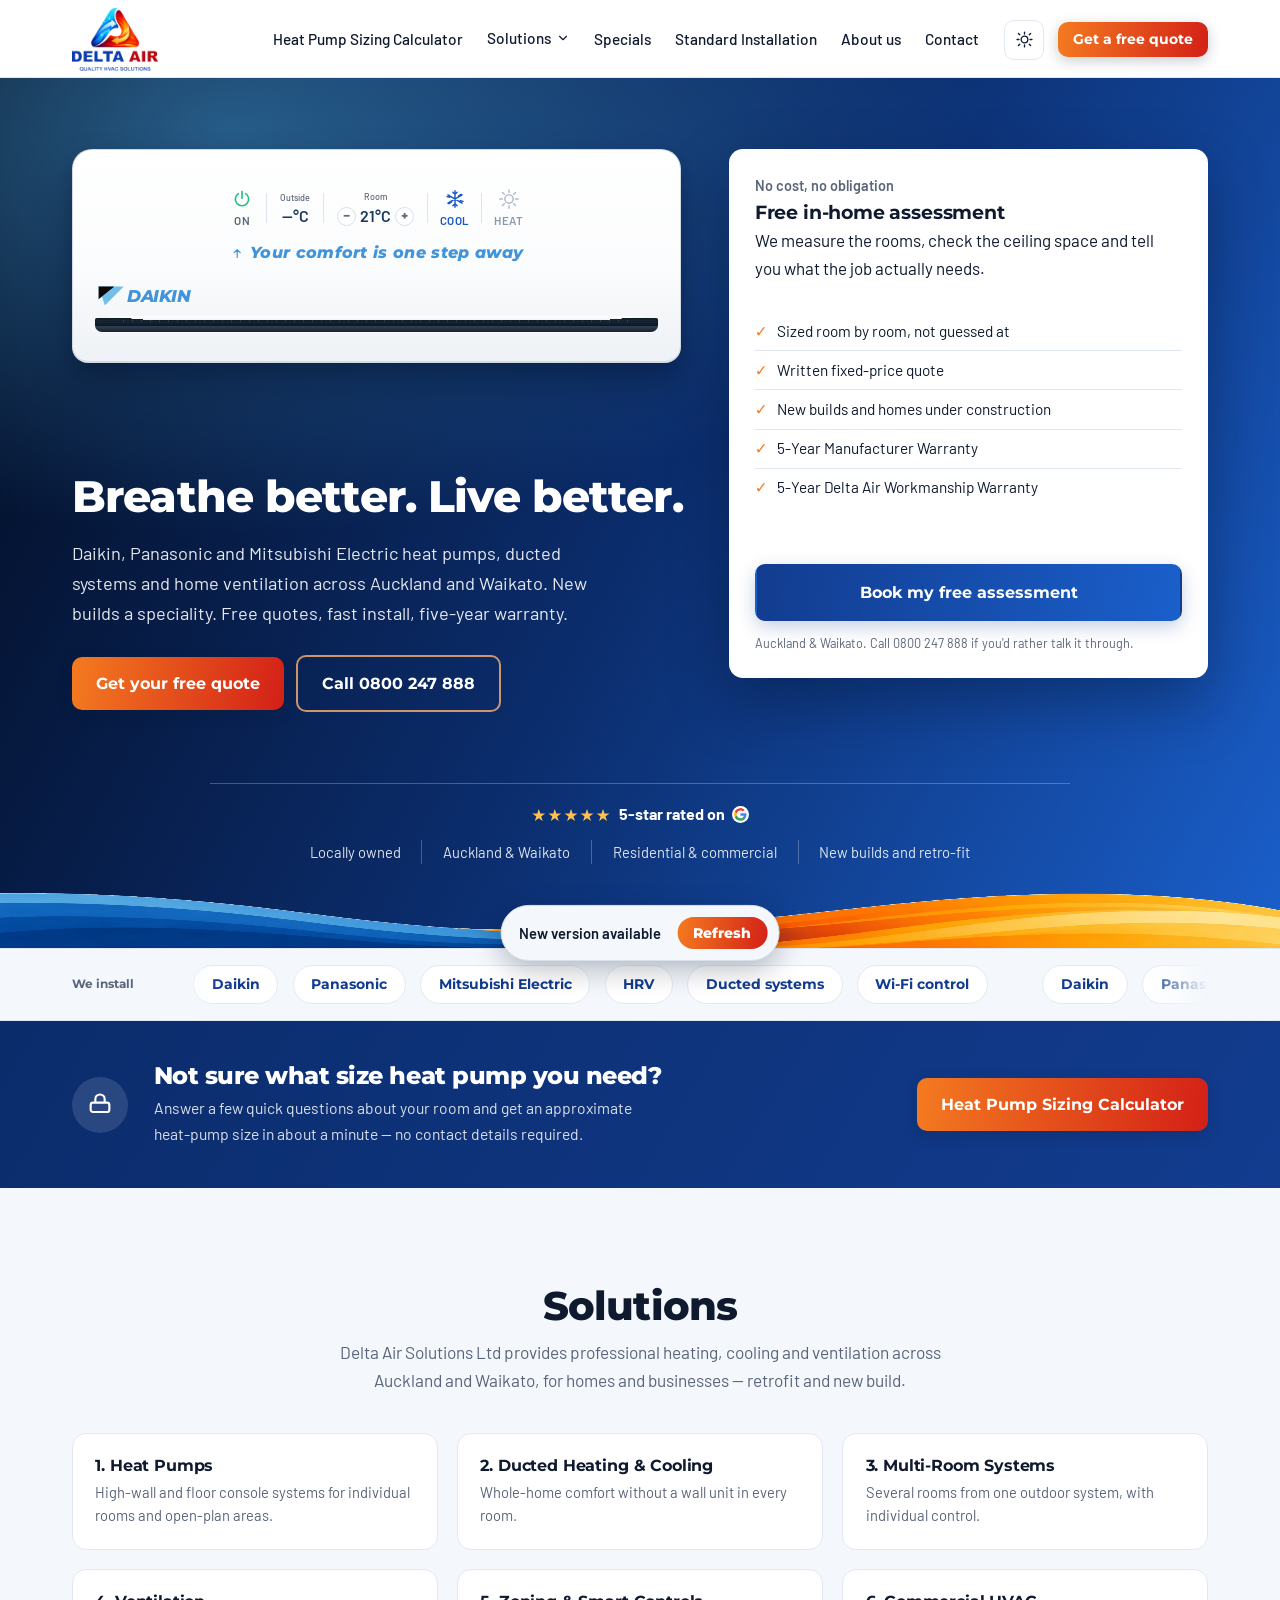
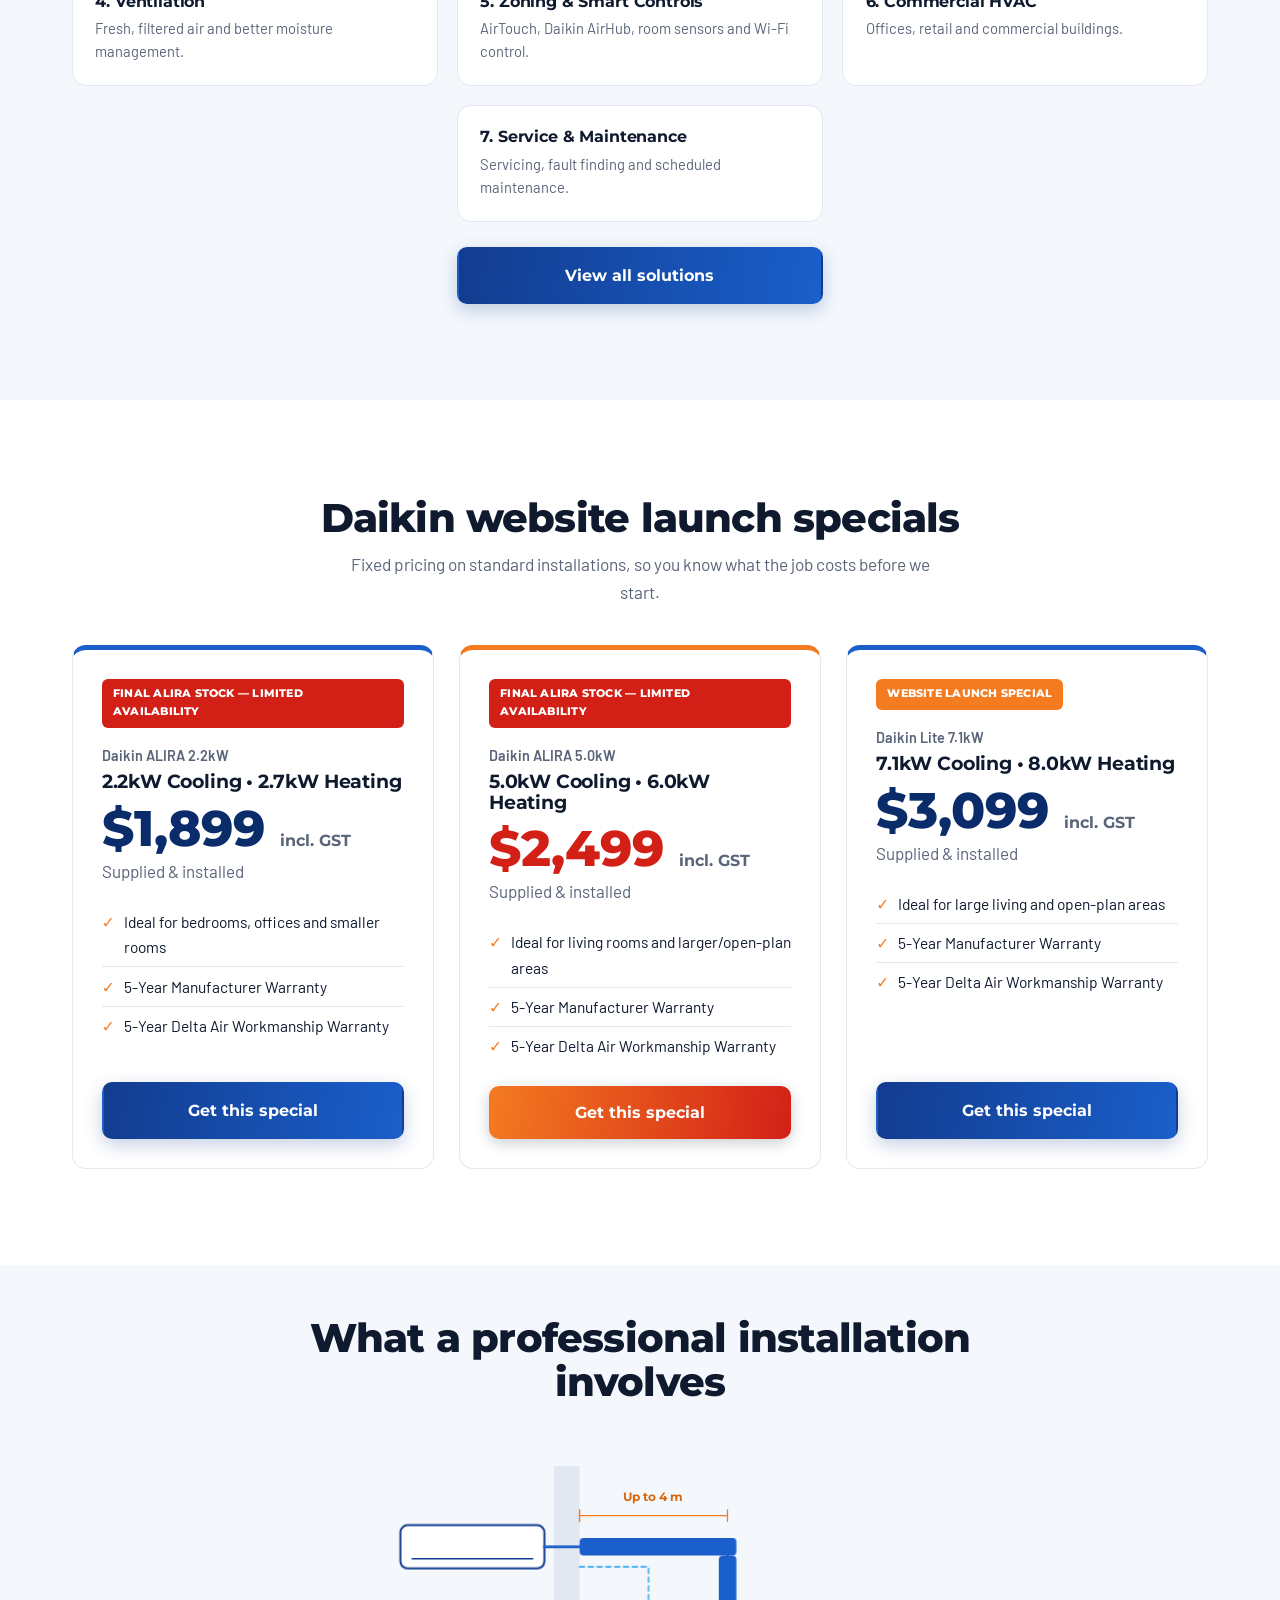
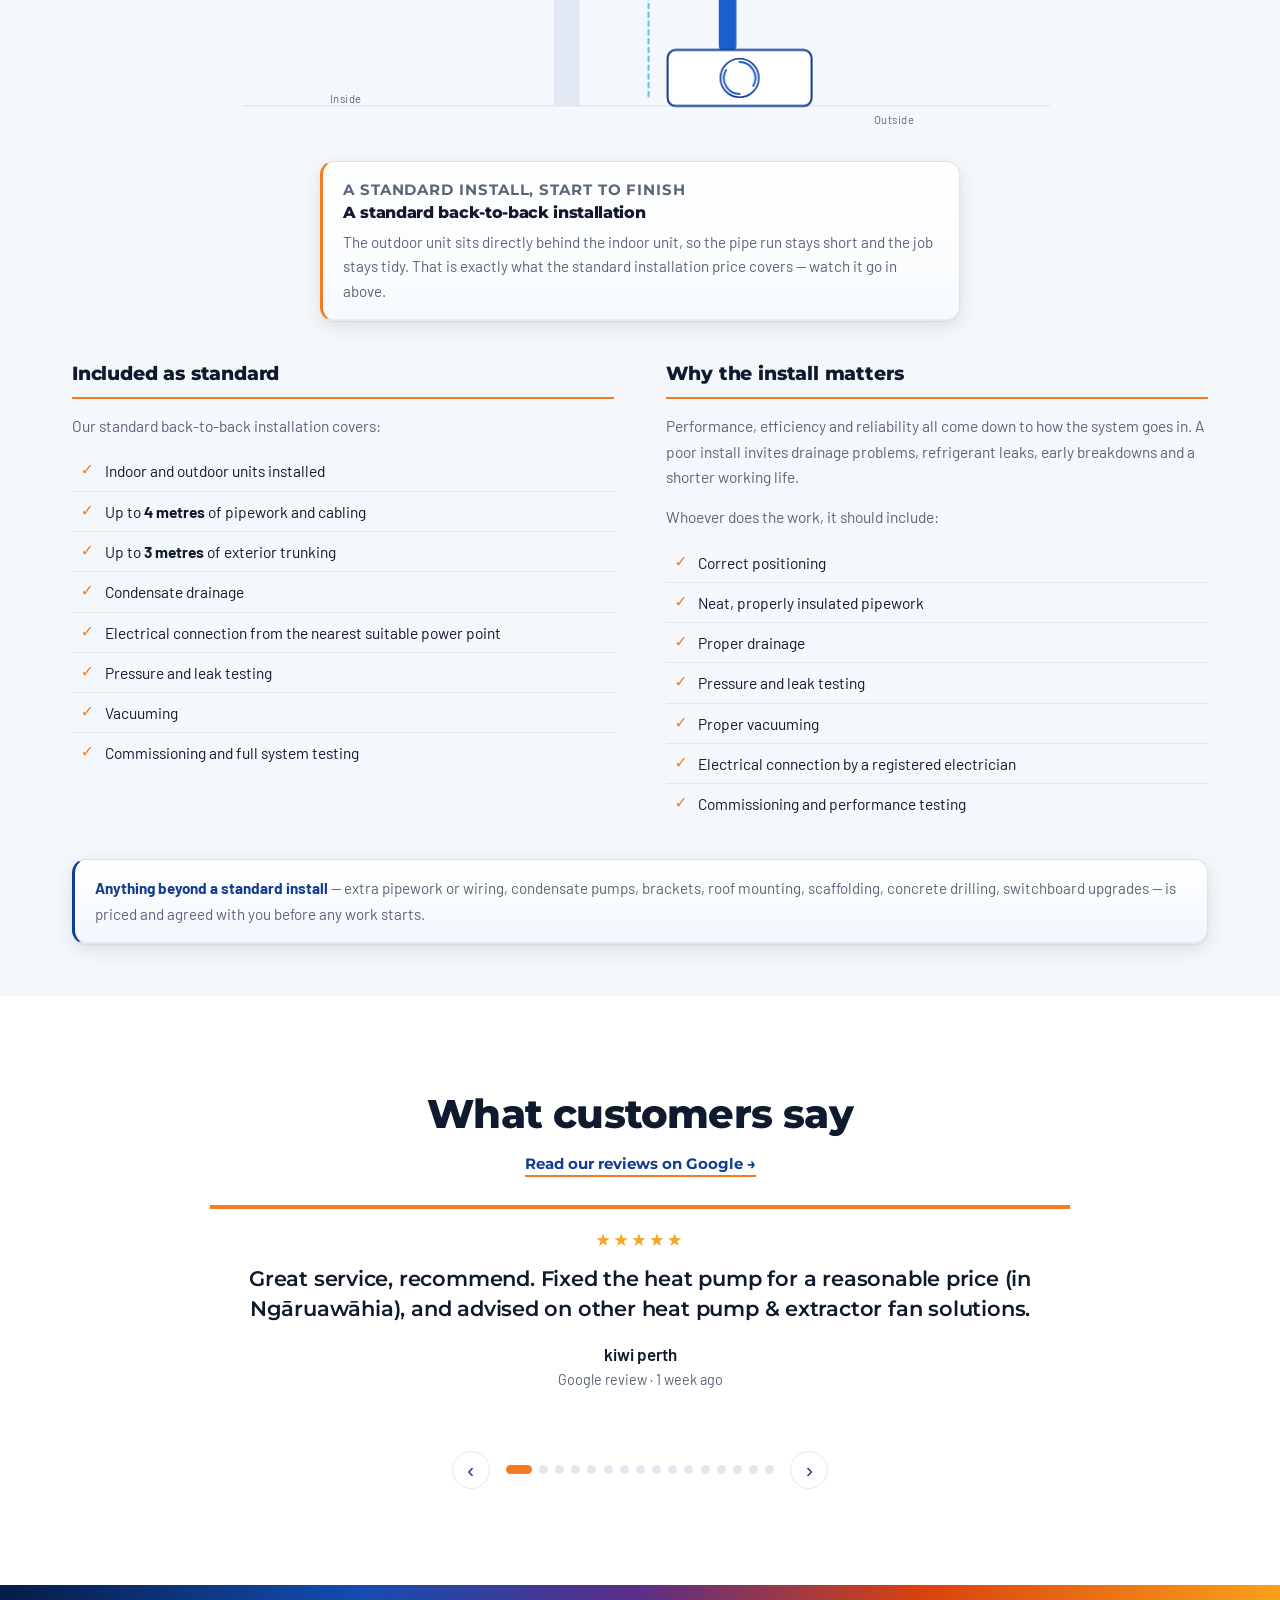
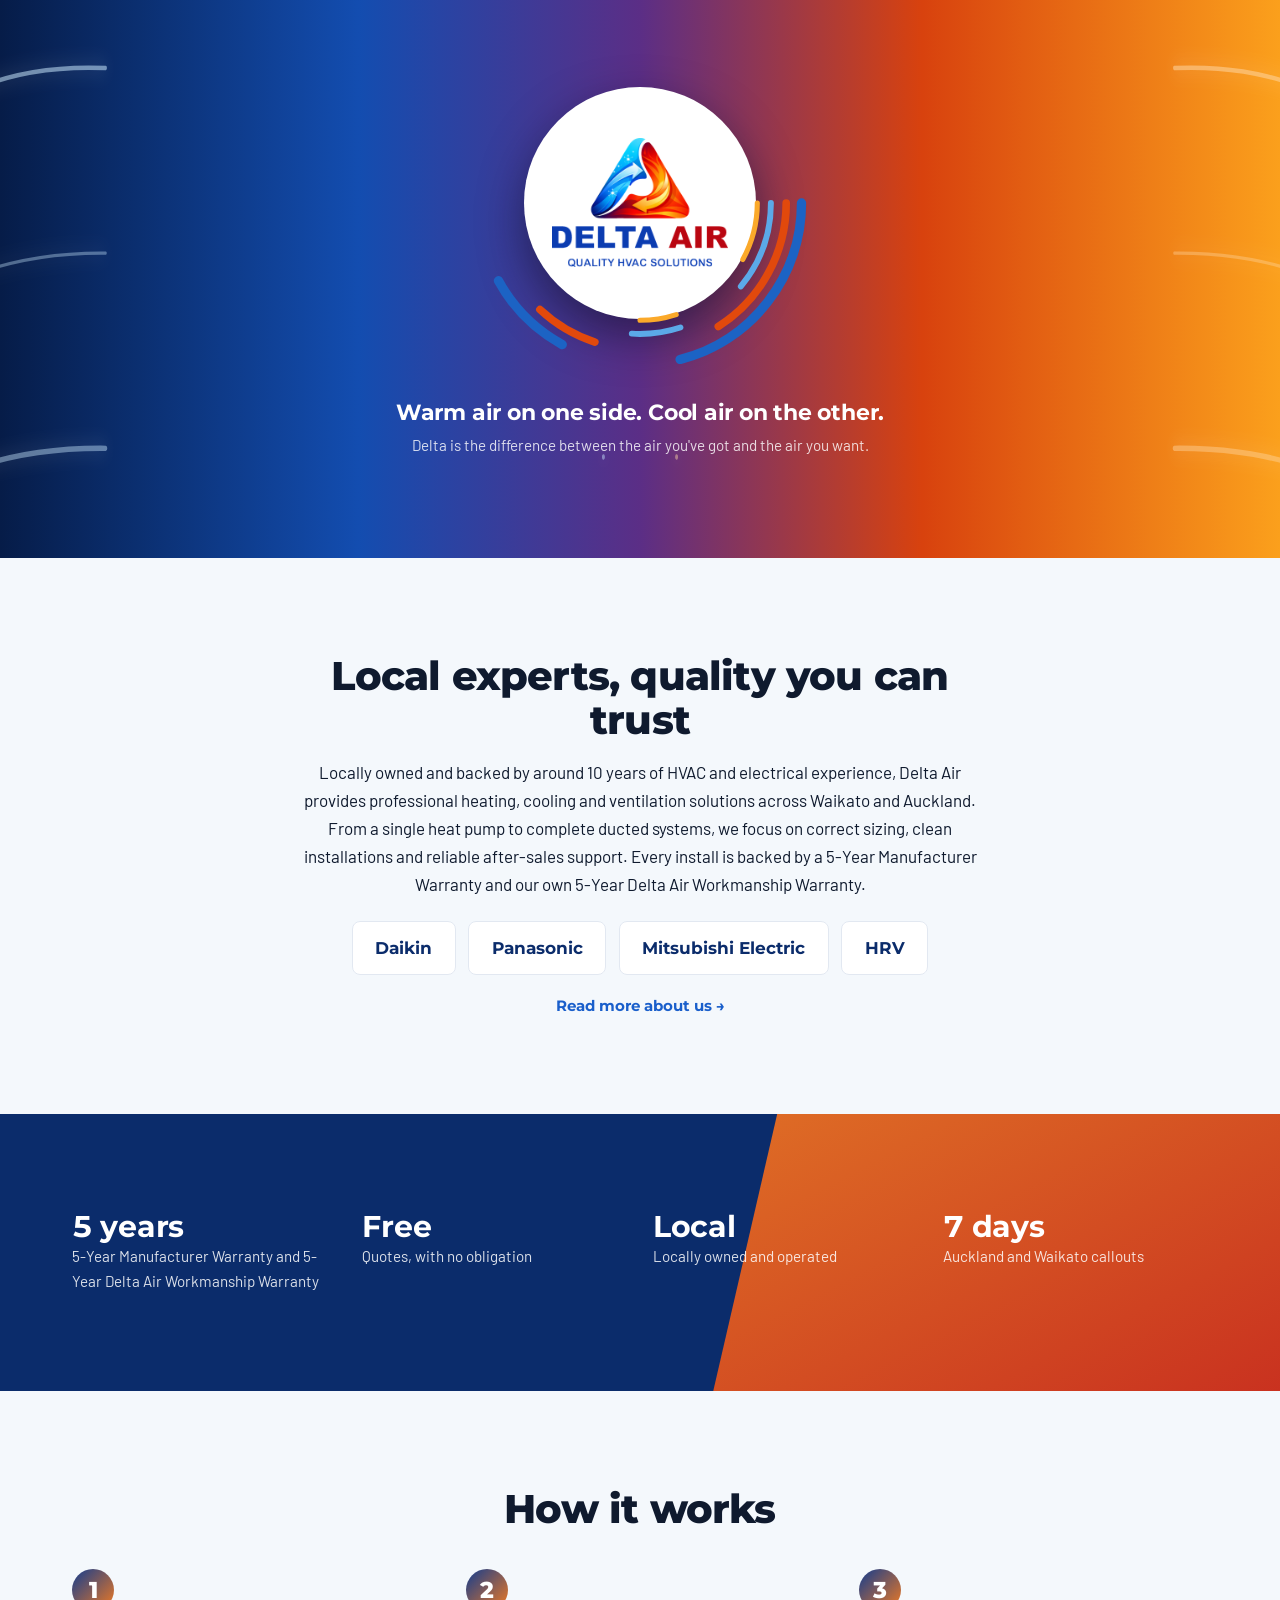
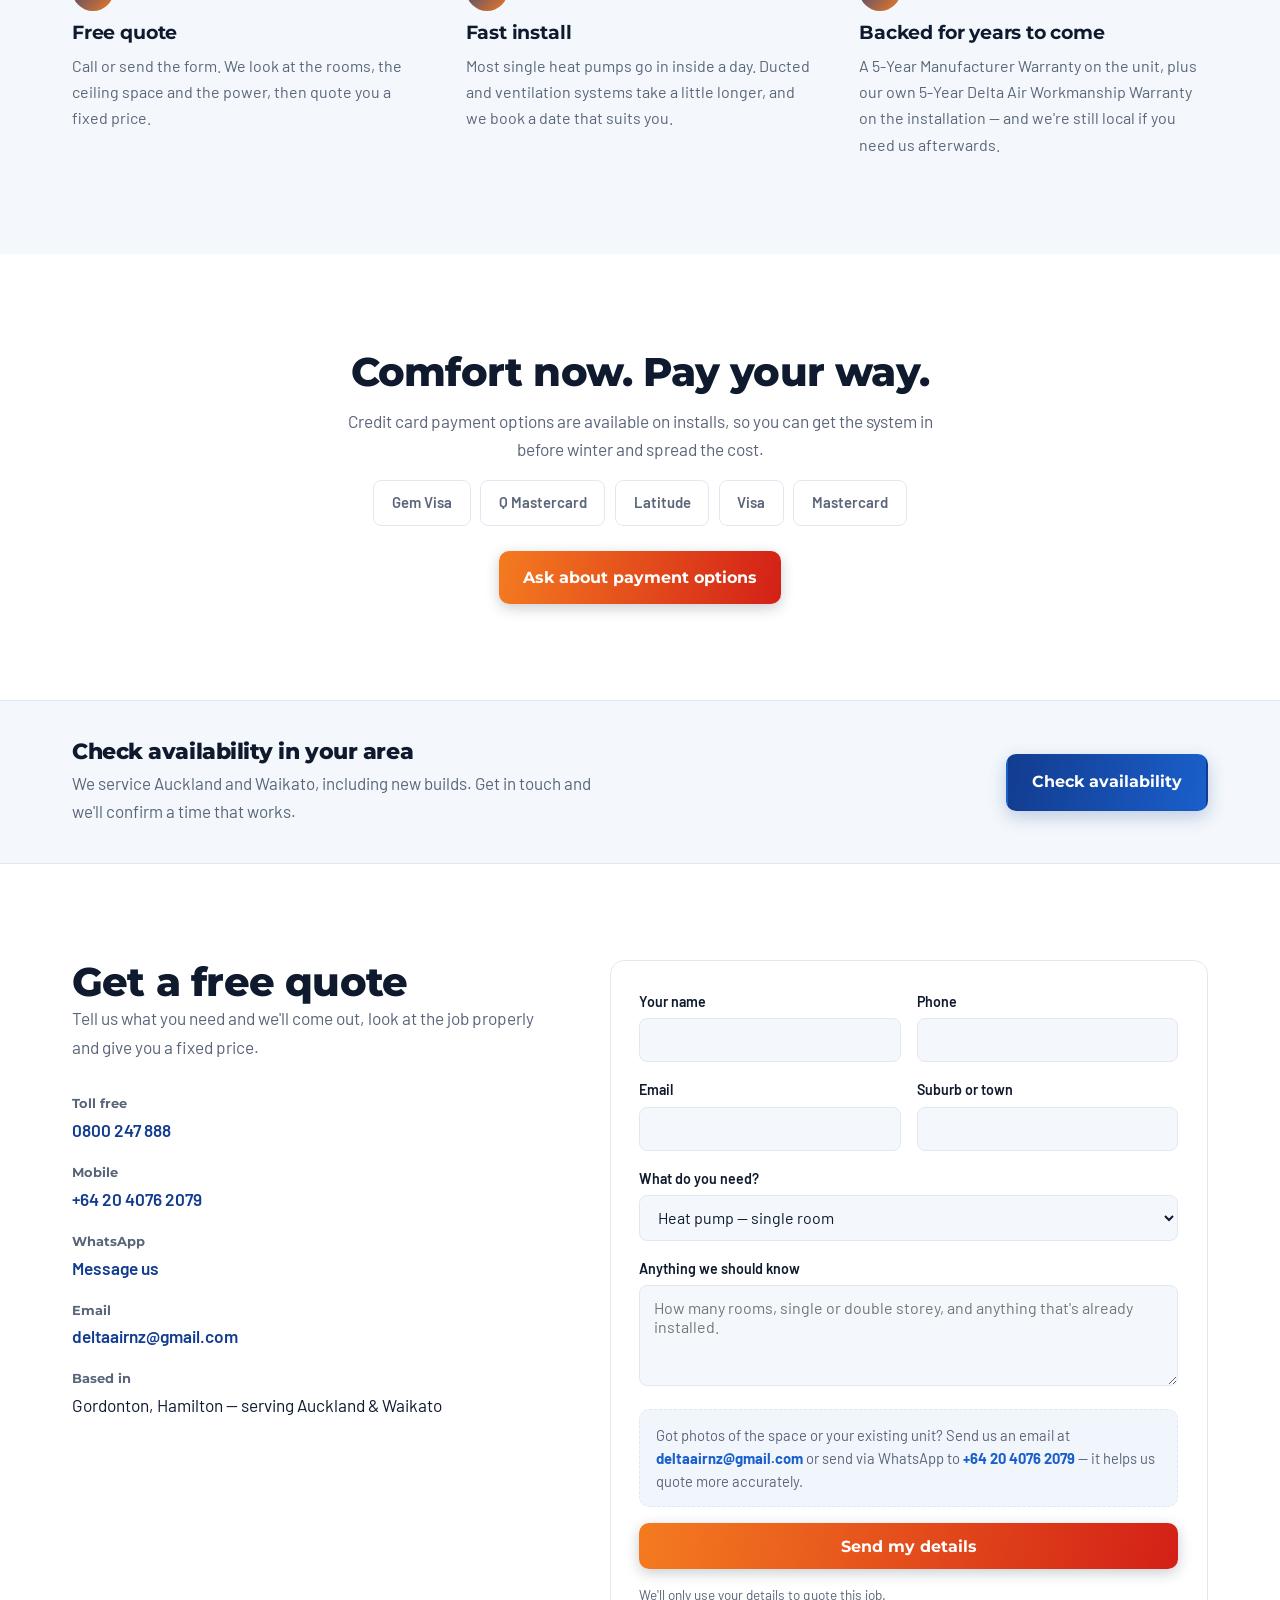
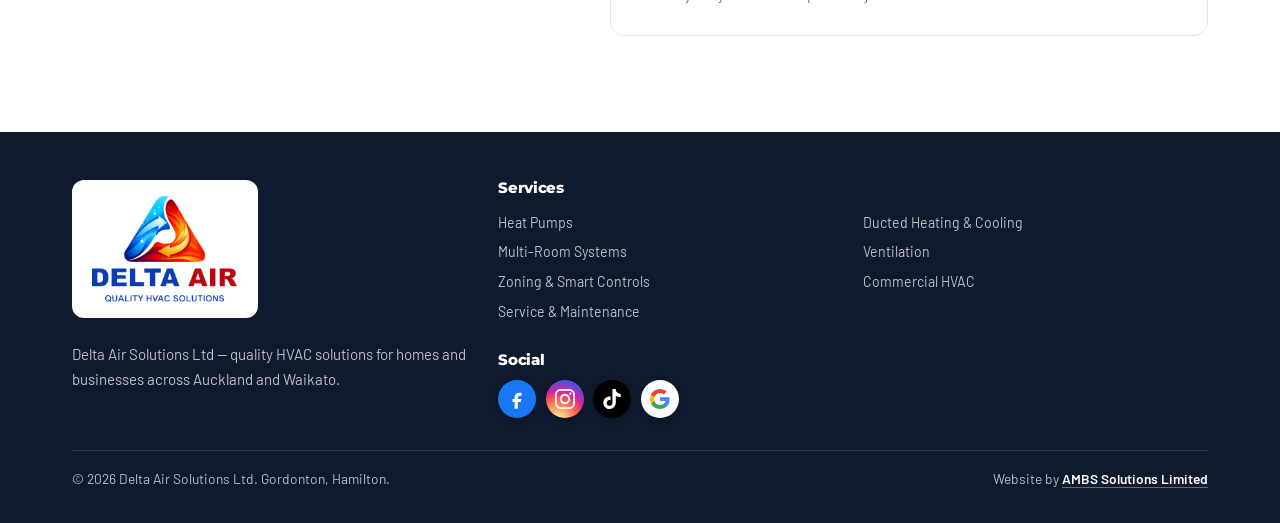
==== commit 06f6d7fa: "Add files via upload" ====
--- a/index.html
+++ b/index.html
@@ -49,7 +49,7 @@
 <!-- Bump this alongside CACHE_VERSION in sw.js and the version in version.json
      on every deploy — it's what the page compares against to know a new
      version has shipped. Keep all three identical. -->
-<meta name="app-version" content="delta-air-v105">
+<meta name="app-version" content="delta-air-v106">
 
 <!-- Tells Google the phone numbers, service areas and hours directly.
      UPDATE the address, hours and NZBN once confirmed, and change the
@@ -2723,6 +2723,12 @@
    below the caveat. Duplicated inline on both pages so downloaded copies
    still render; keep the three copies in step. */
 .installsection{padding:clamp(2rem,4vw,3.5rem) 0}
+
+/* Anchor jumps landed the heading behind the sticky header + giveaway banner
+   (104px on phones, 124px at desktop). Offset the scroll target so the heading
+   clears the stack instead of hiding under it. */
+.installsection{scroll-margin-top:120px}
+@media(min-width:1024px){.installsection{scroll-margin-top:140px}}
 </style>
 <link rel="stylesheet" href="shared.css">
 </head>
@@ -2755,6 +2761,7 @@
         </div>
       </div>
       <a href="#offers">Specials</a>
+      <a href="#installdetail">Standard Installation</a>
       <a href="about.html">About us</a>
       <a href="#contact">Contact</a>
       <a href="#" class="nav__install" id="installBtn" hidden>⬇ Install app</a>
--- a/shared.css
+++ b/shared.css
@@ -1767,3 +1767,11 @@
    below the caveat. Duplicated inline on both pages so downloaded copies
    still render; keep the three copies in step. */
 .installsection{padding:clamp(2rem,4vw,3.5rem) 0}
+
+
+
+/* Anchor jumps landed the heading behind the sticky header + giveaway banner
+   (104px on phones, 124px at desktop). Offset the scroll target so the heading
+   clears the stack instead of hiding under it. */
+.installsection{scroll-margin-top:120px}
+@media(min-width:1024px){.installsection{scroll-margin-top:140px}}
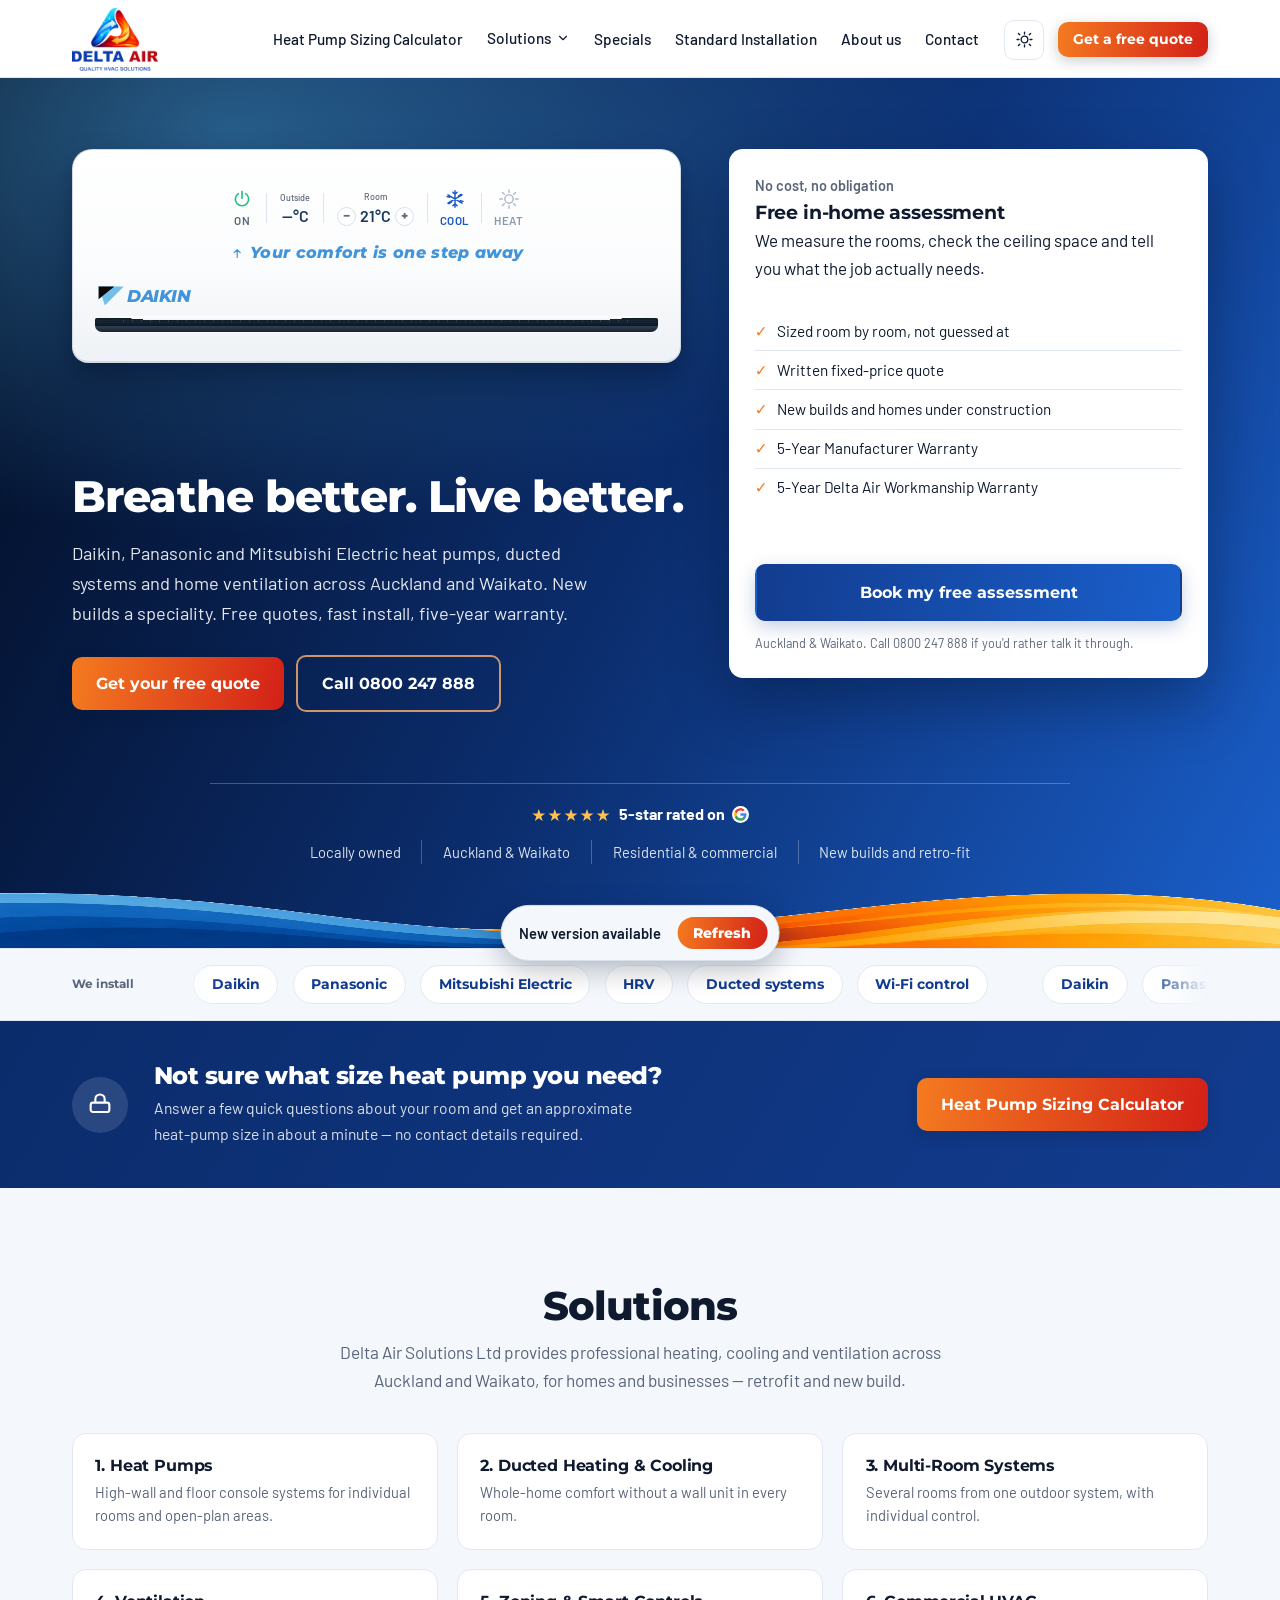
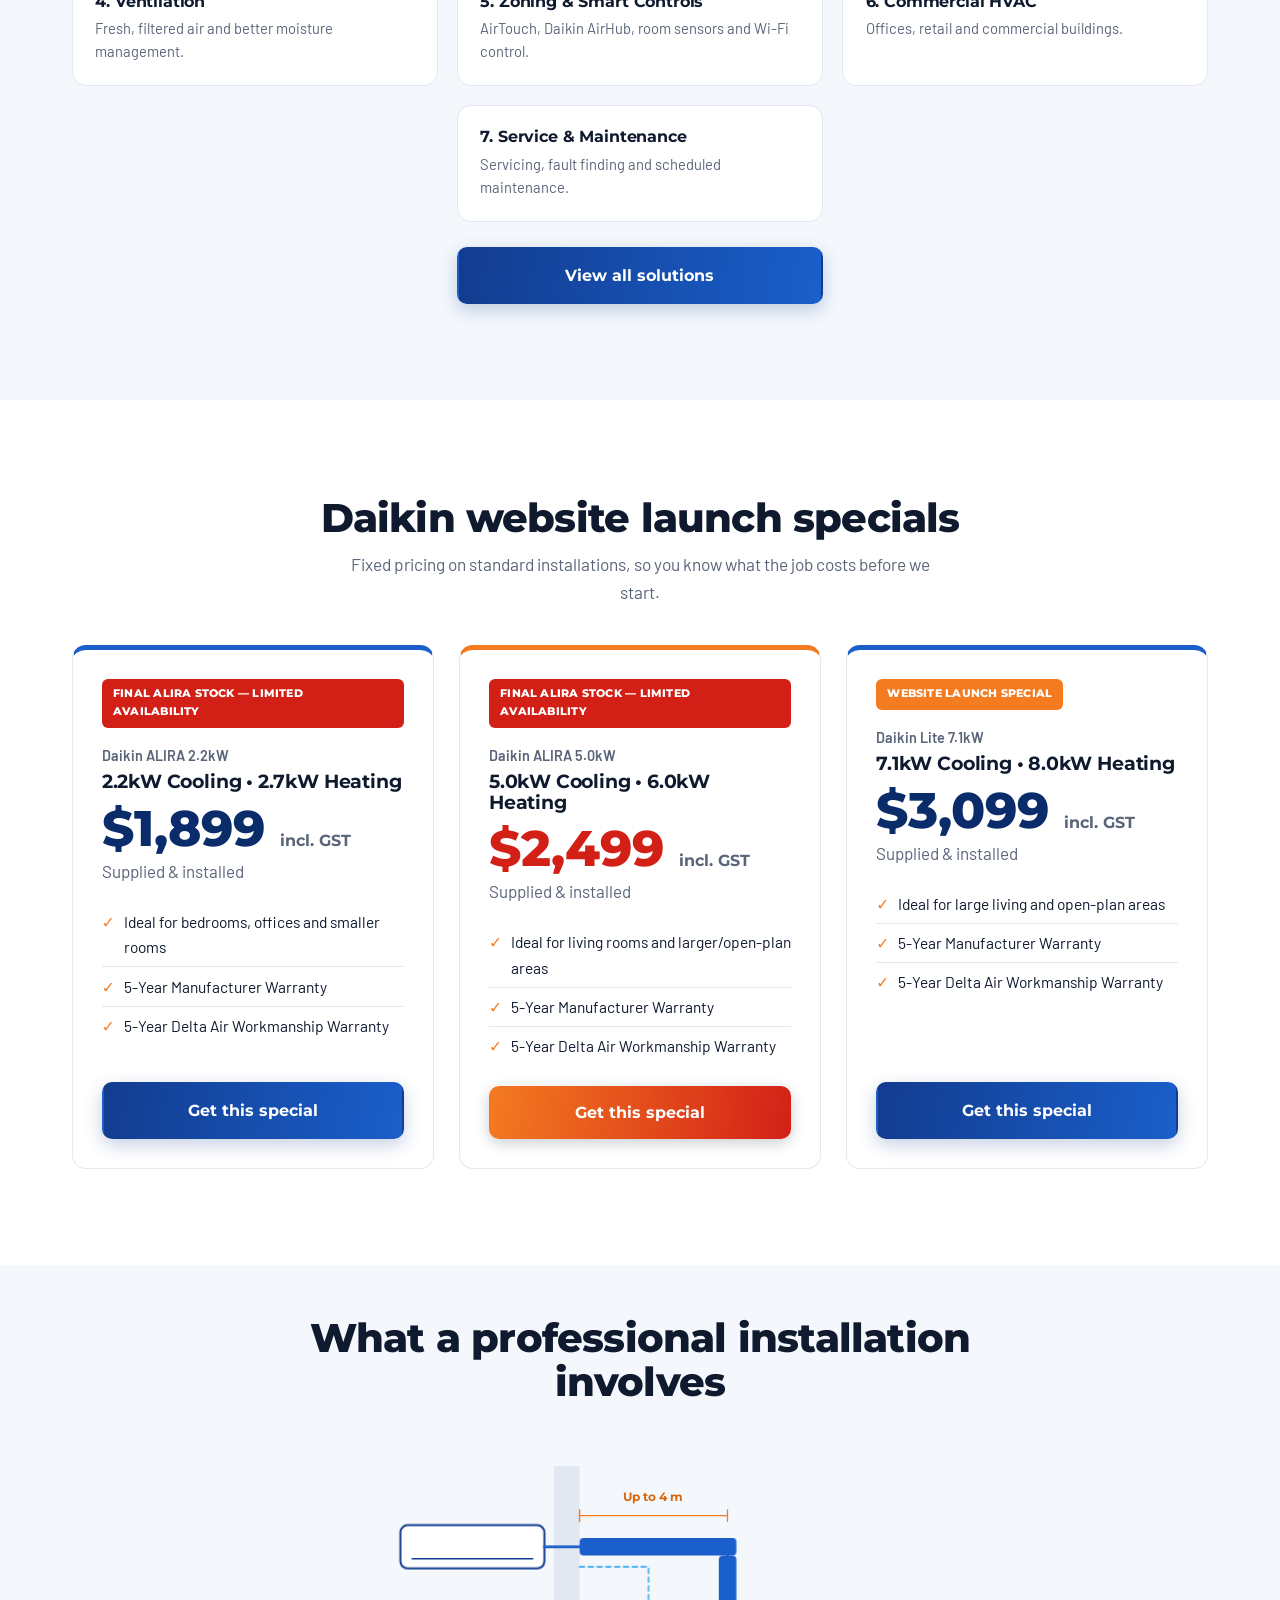
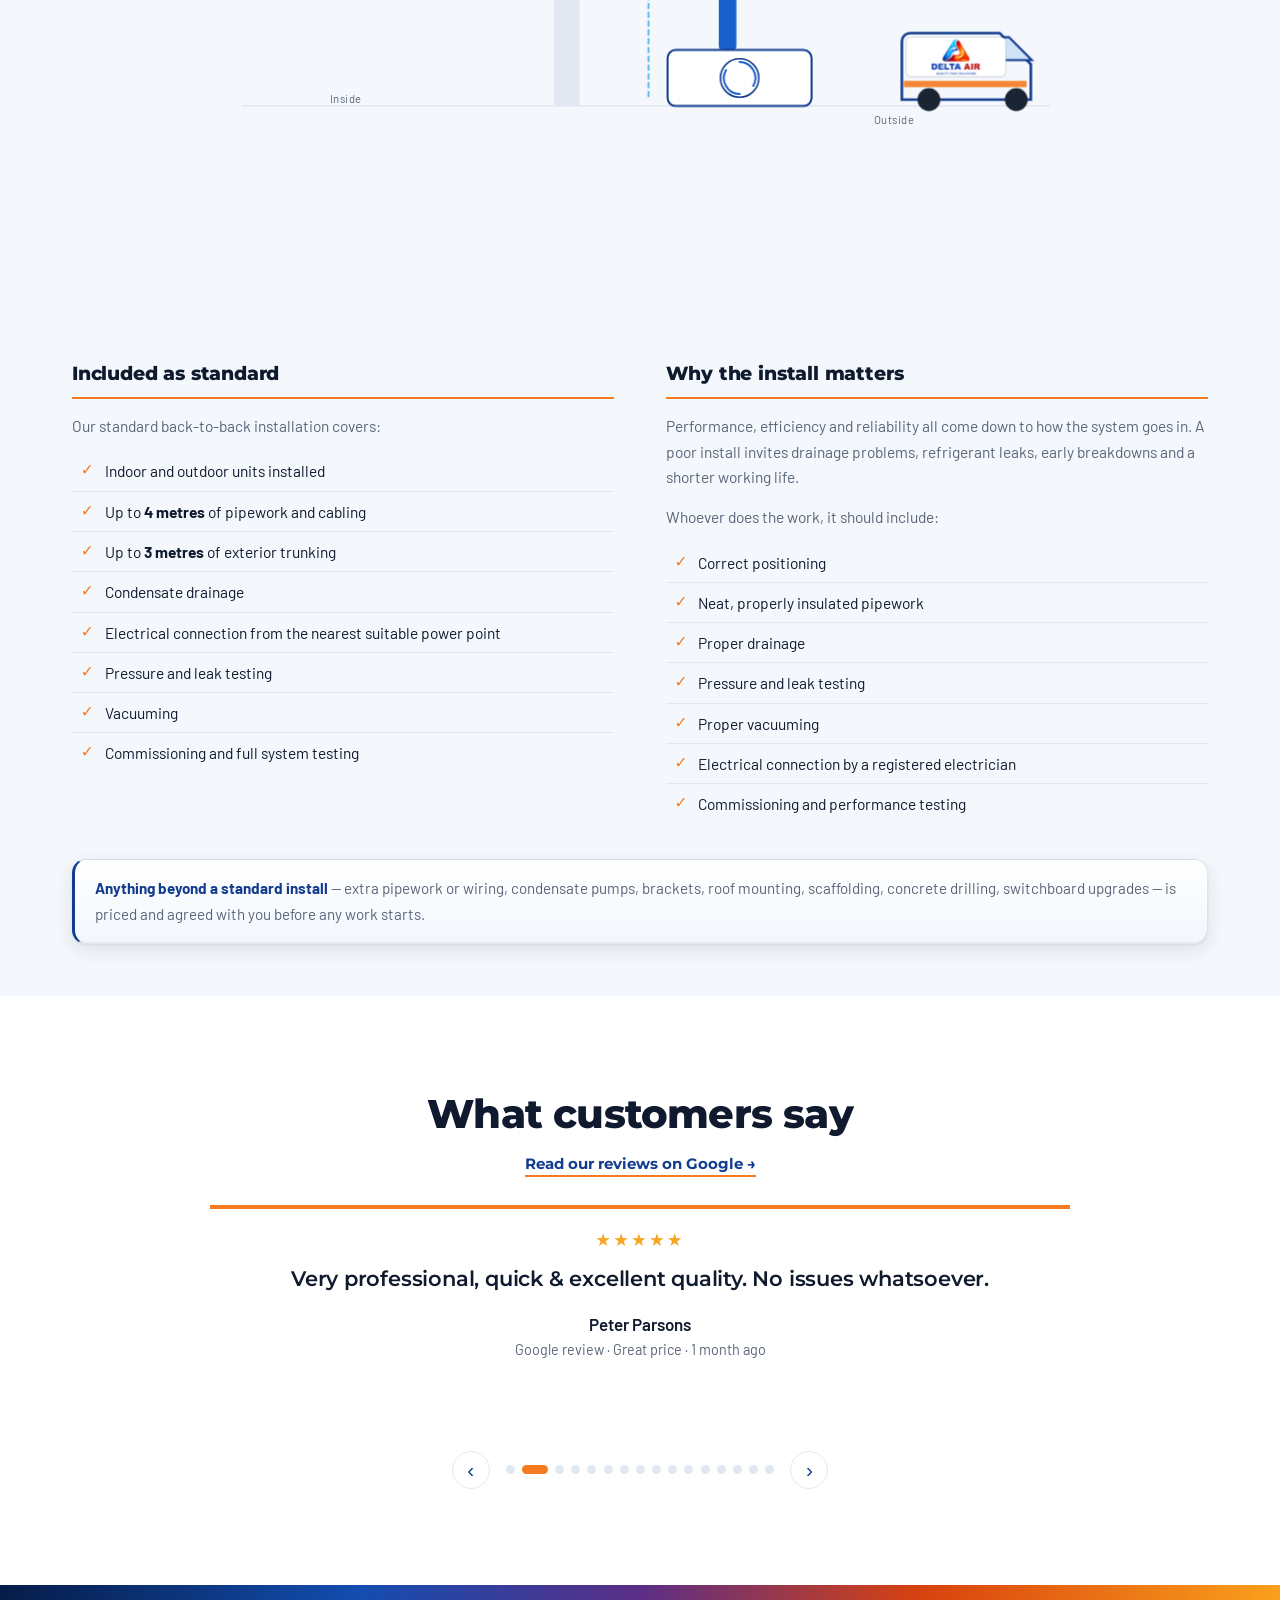
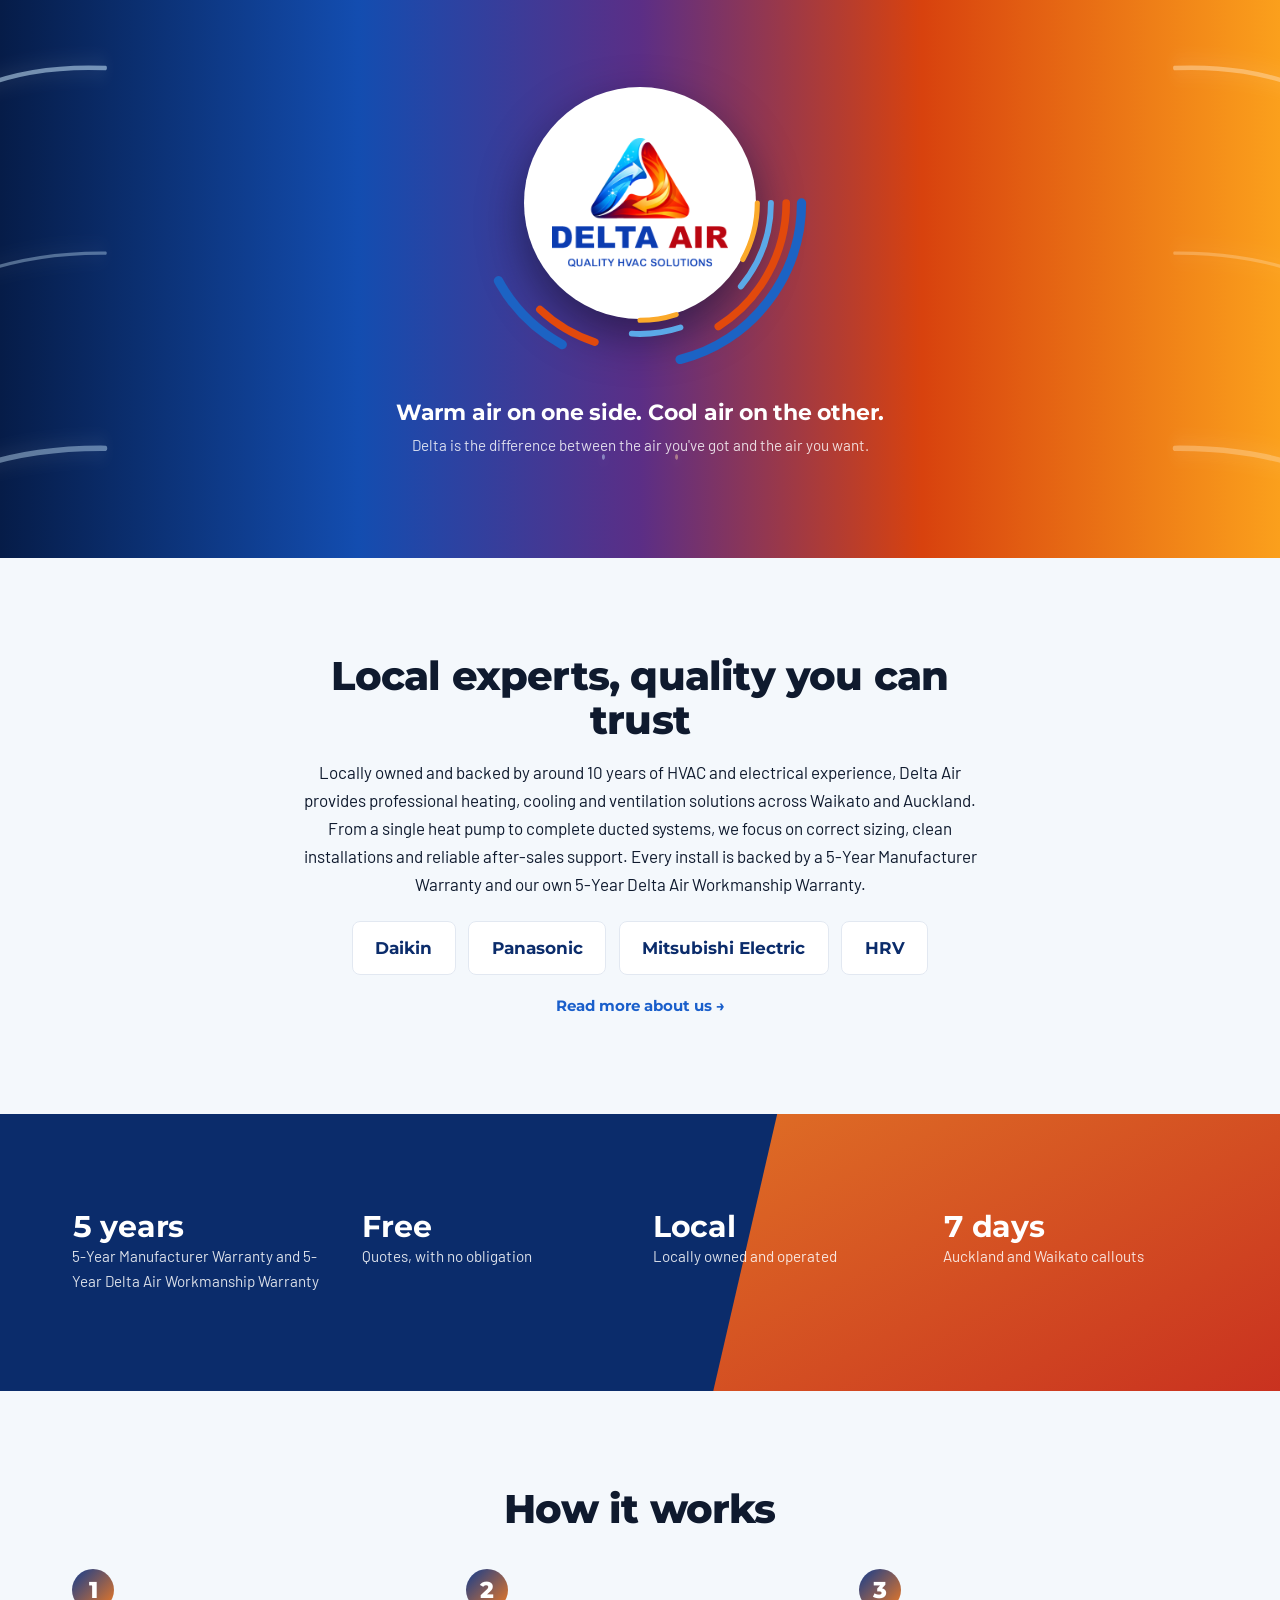
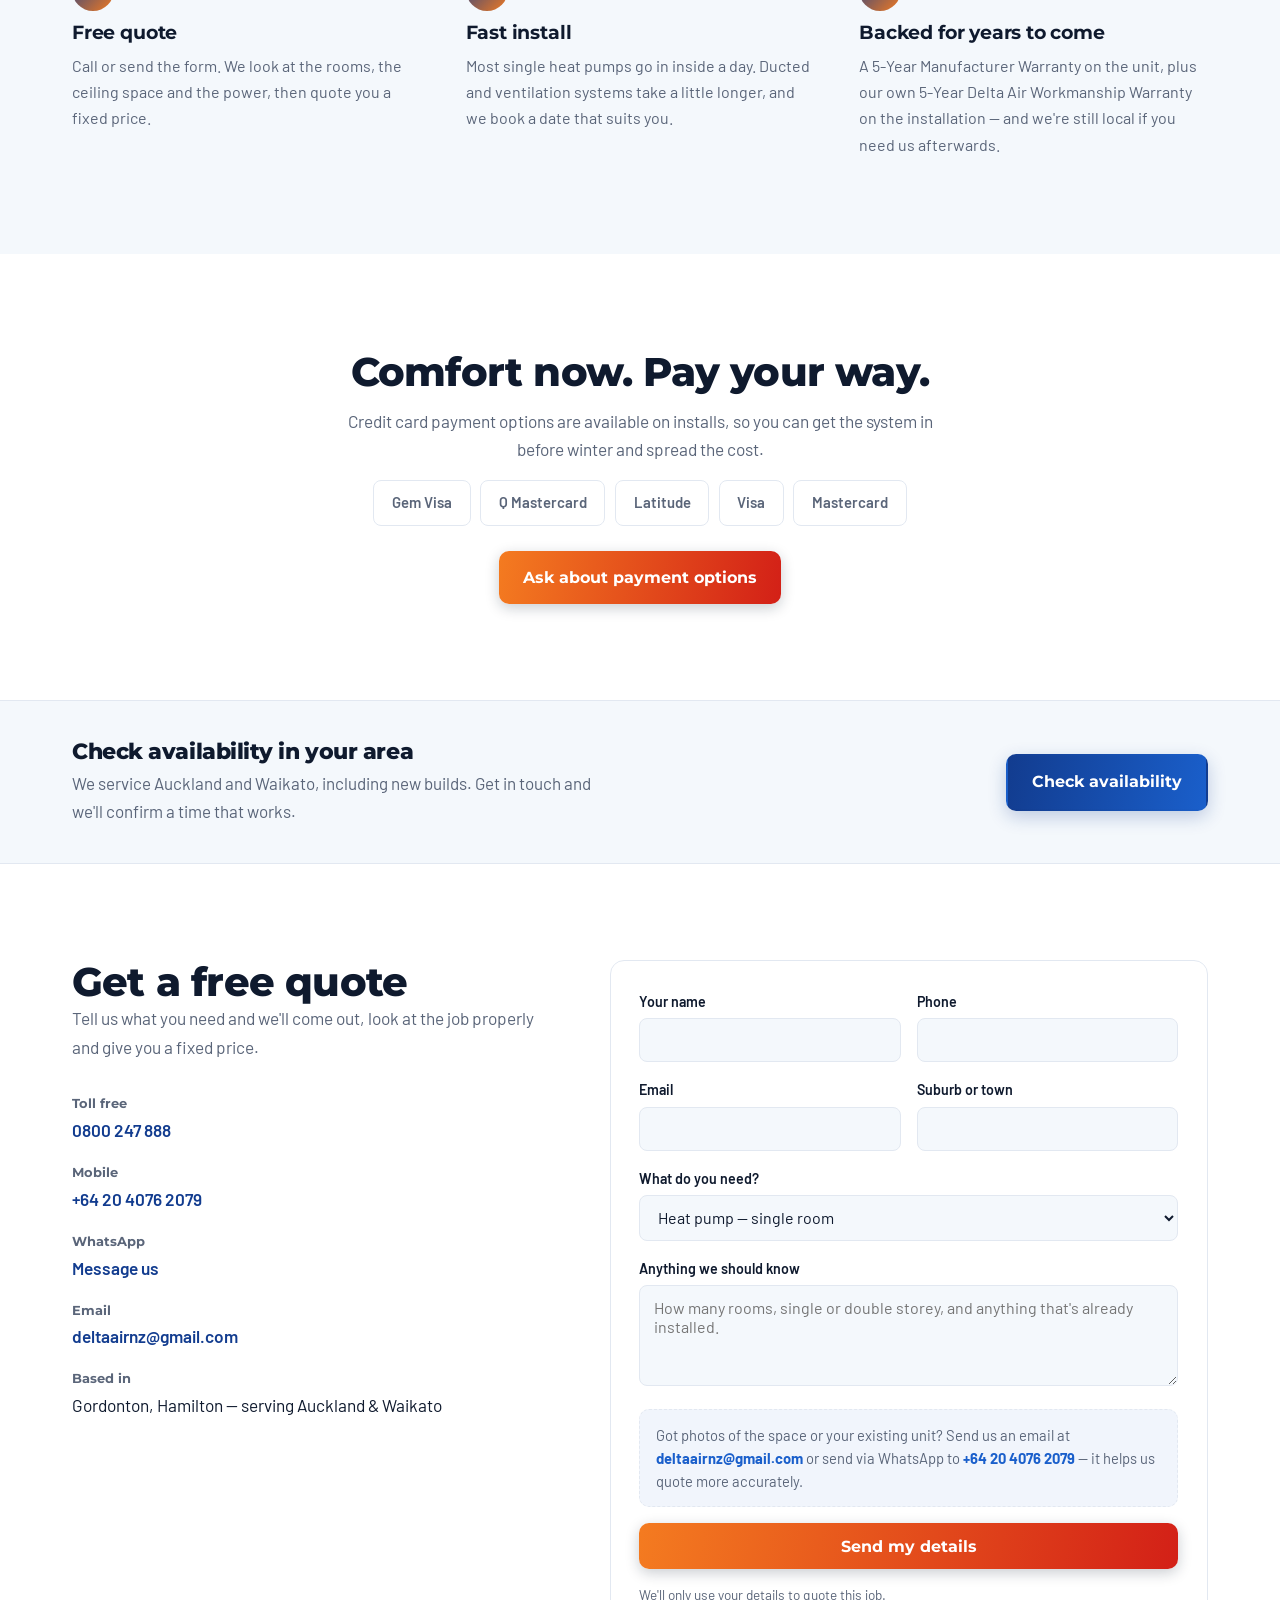
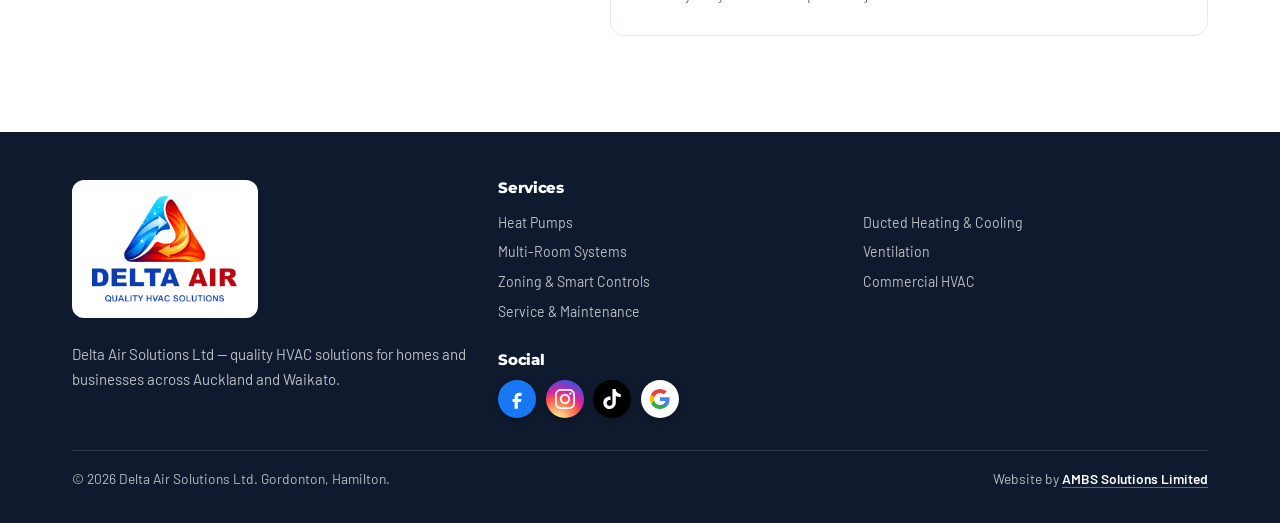
==== commit 036e8053: "Add files via upload" ====
--- a/index.html
+++ b/index.html
@@ -49,7 +49,7 @@
 <!-- Bump this alongside CACHE_VERSION in sw.js and the version in version.json
      on every deploy — it's what the page compares against to know a new
      version has shipped. Keep all three identical. -->
-<meta name="app-version" content="delta-air-v106">
+<meta name="app-version" content="delta-air-v107">
 
 <!-- Tells Google the phone numbers, service areas and hours directly.
      UPDATE the address, hours and NZBN once confirmed, and change the
@@ -3073,7 +3073,7 @@
           <g class="idg-hot" data-worker-x="720" data-ladder="1" data-tool="driver" data-part="trunk" data-step="3"
              data-title="Trunking covers the outside run"
              data-body="A moulded cover over the exterior pipework, up to 3 metres. It keeps weather and UV off the insulation and leaves the wall looking finished."
-             data-why="Bare pipe insulation perishes in a couple of Waikato summers, and efficiency drops with it.">
+             data-why="Bare pipe insulation perishes within a few summers, and efficiency drops with it.">
             <rect class="idg-hit" x="455" y="112" width="215" height="40" rx="8"/>
             <rect class="idg-hit" x="626" y="138" width="42" height="126" rx="8"/>
             <rect class="idg-trunk" x="462" y="120" width="196" height="22" rx="5"/>
